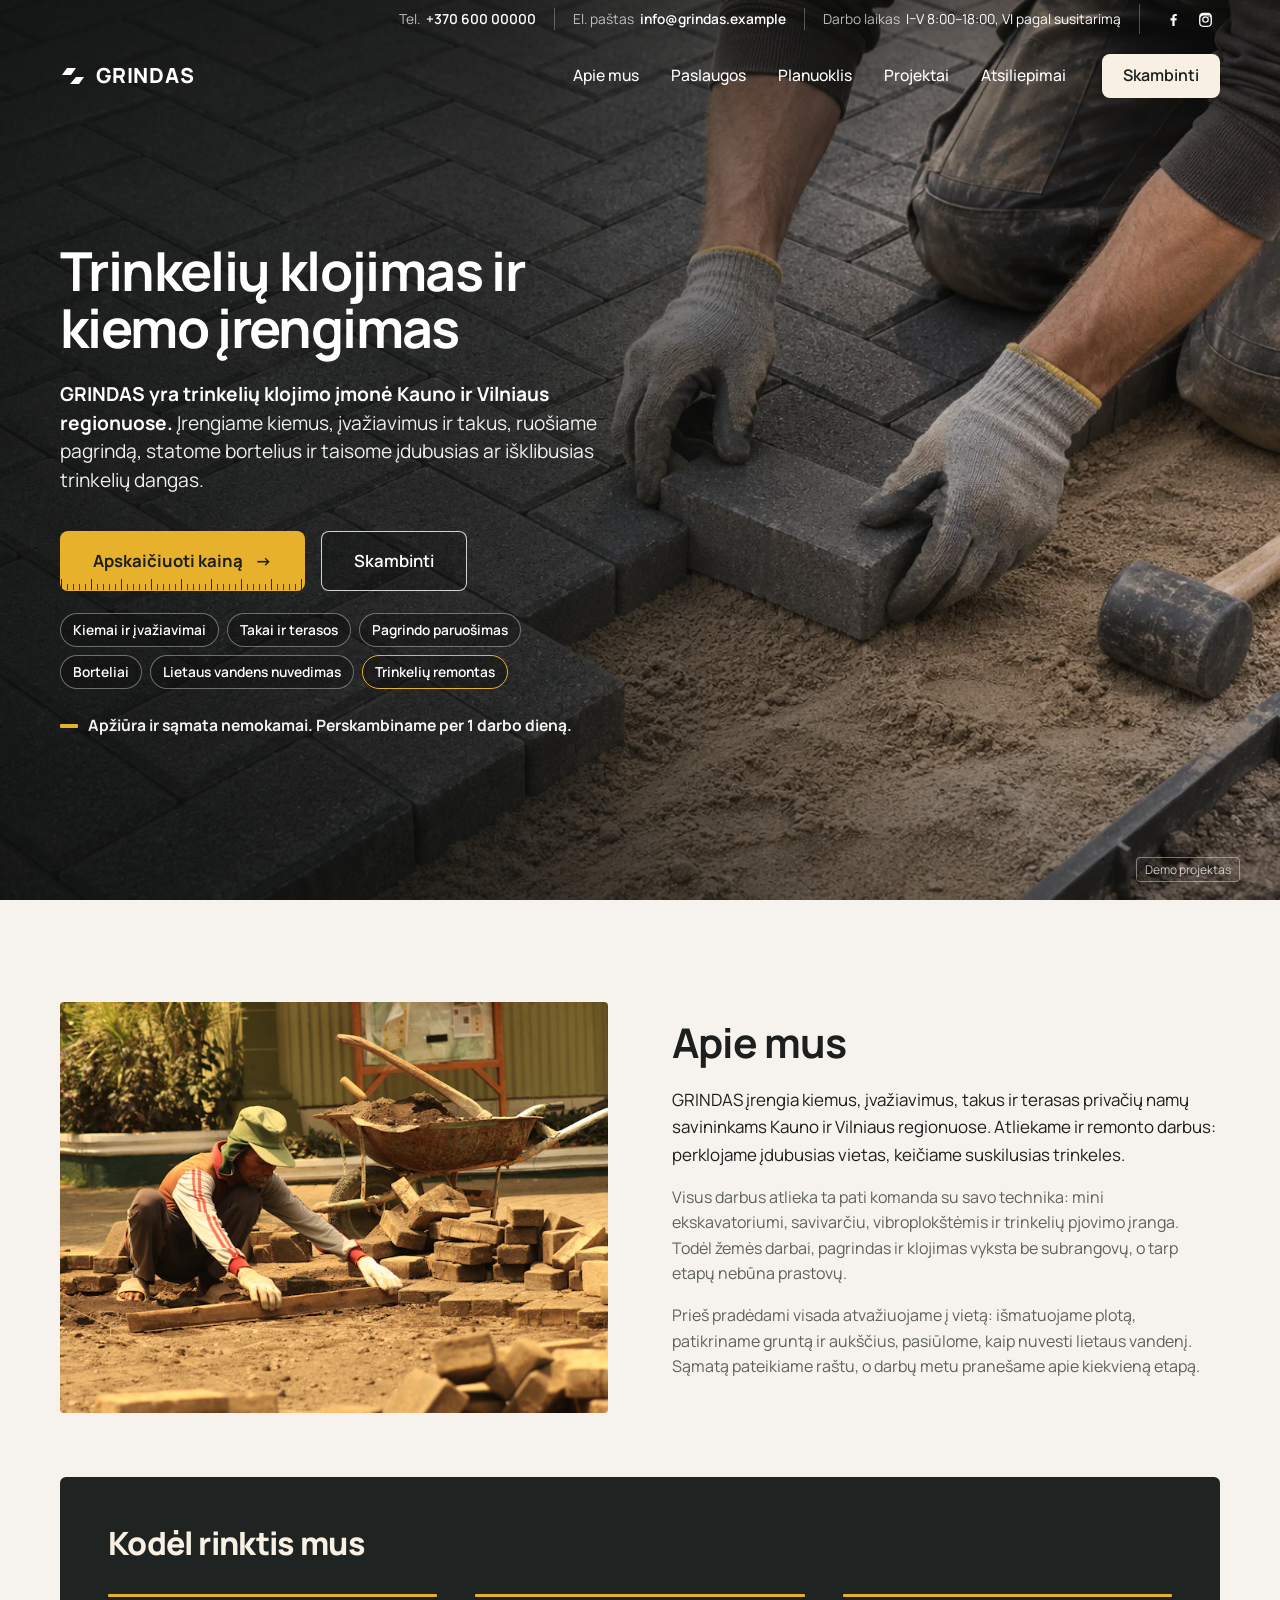
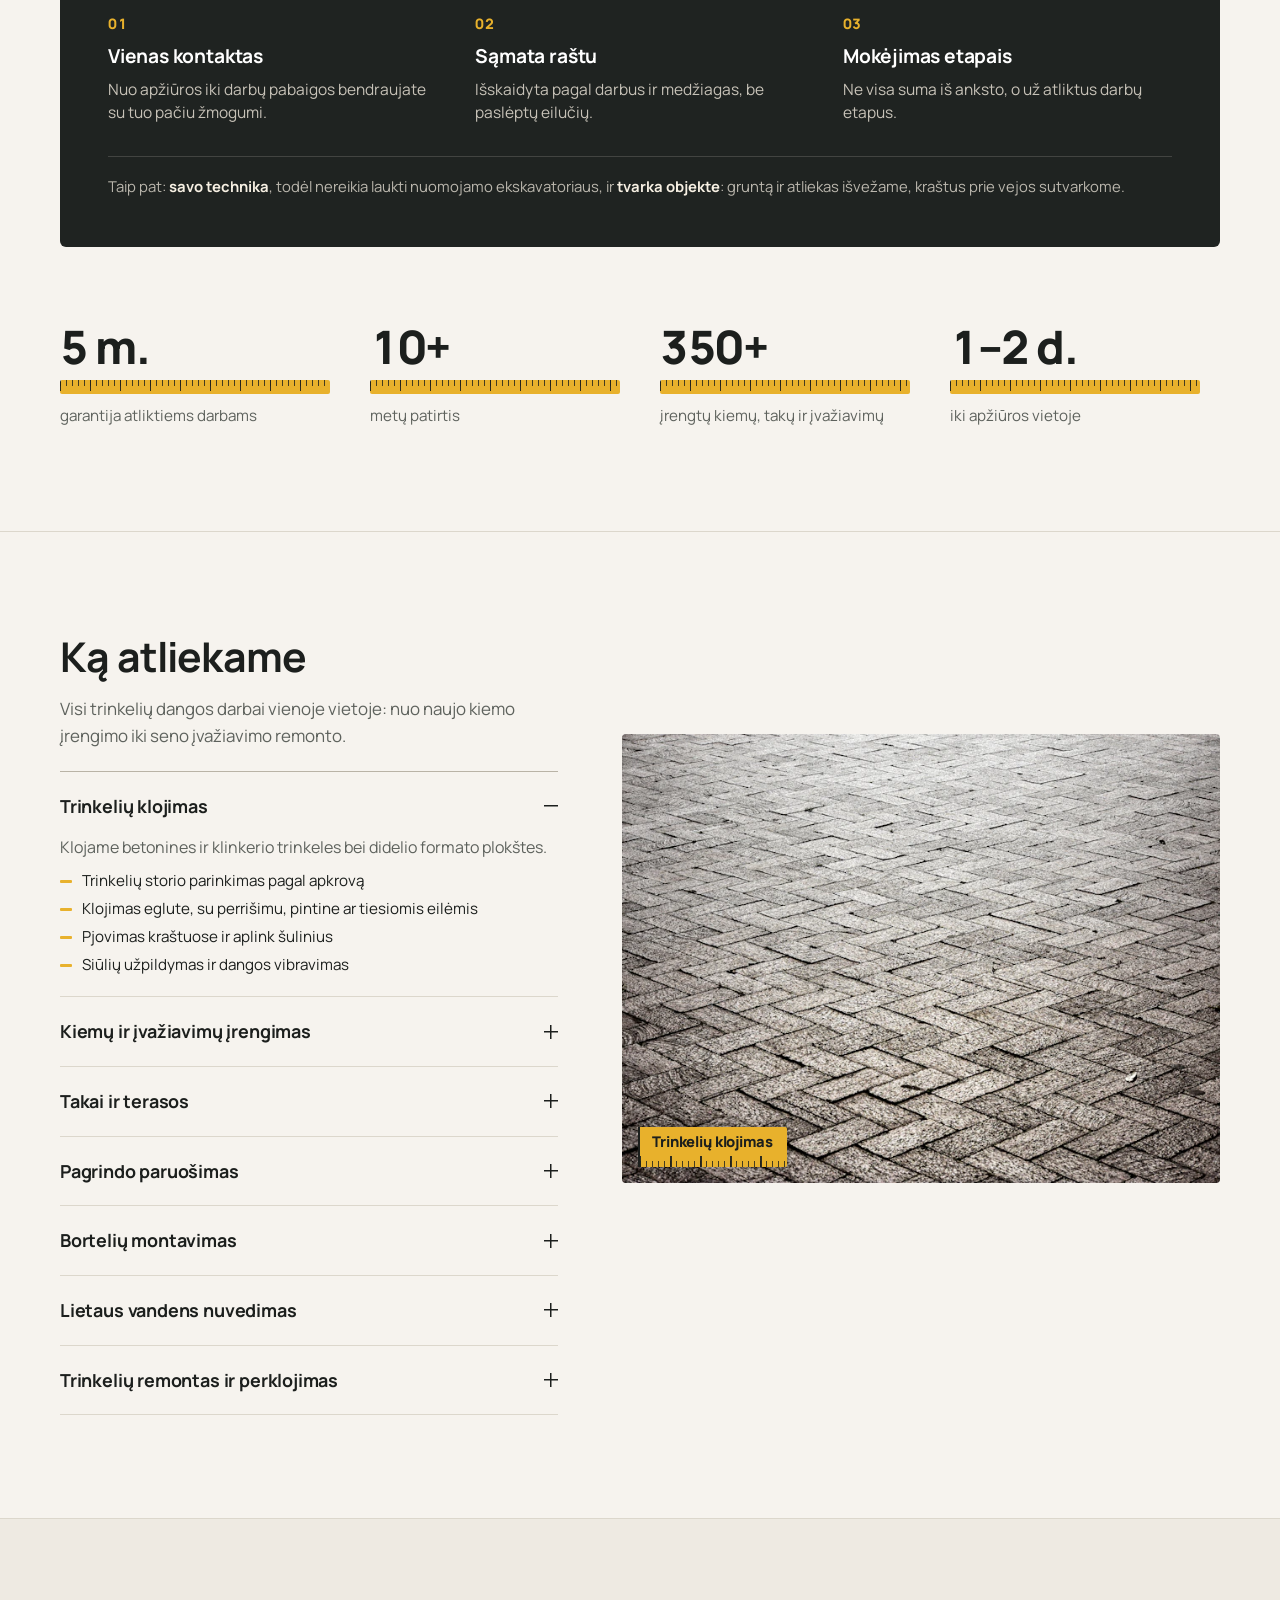
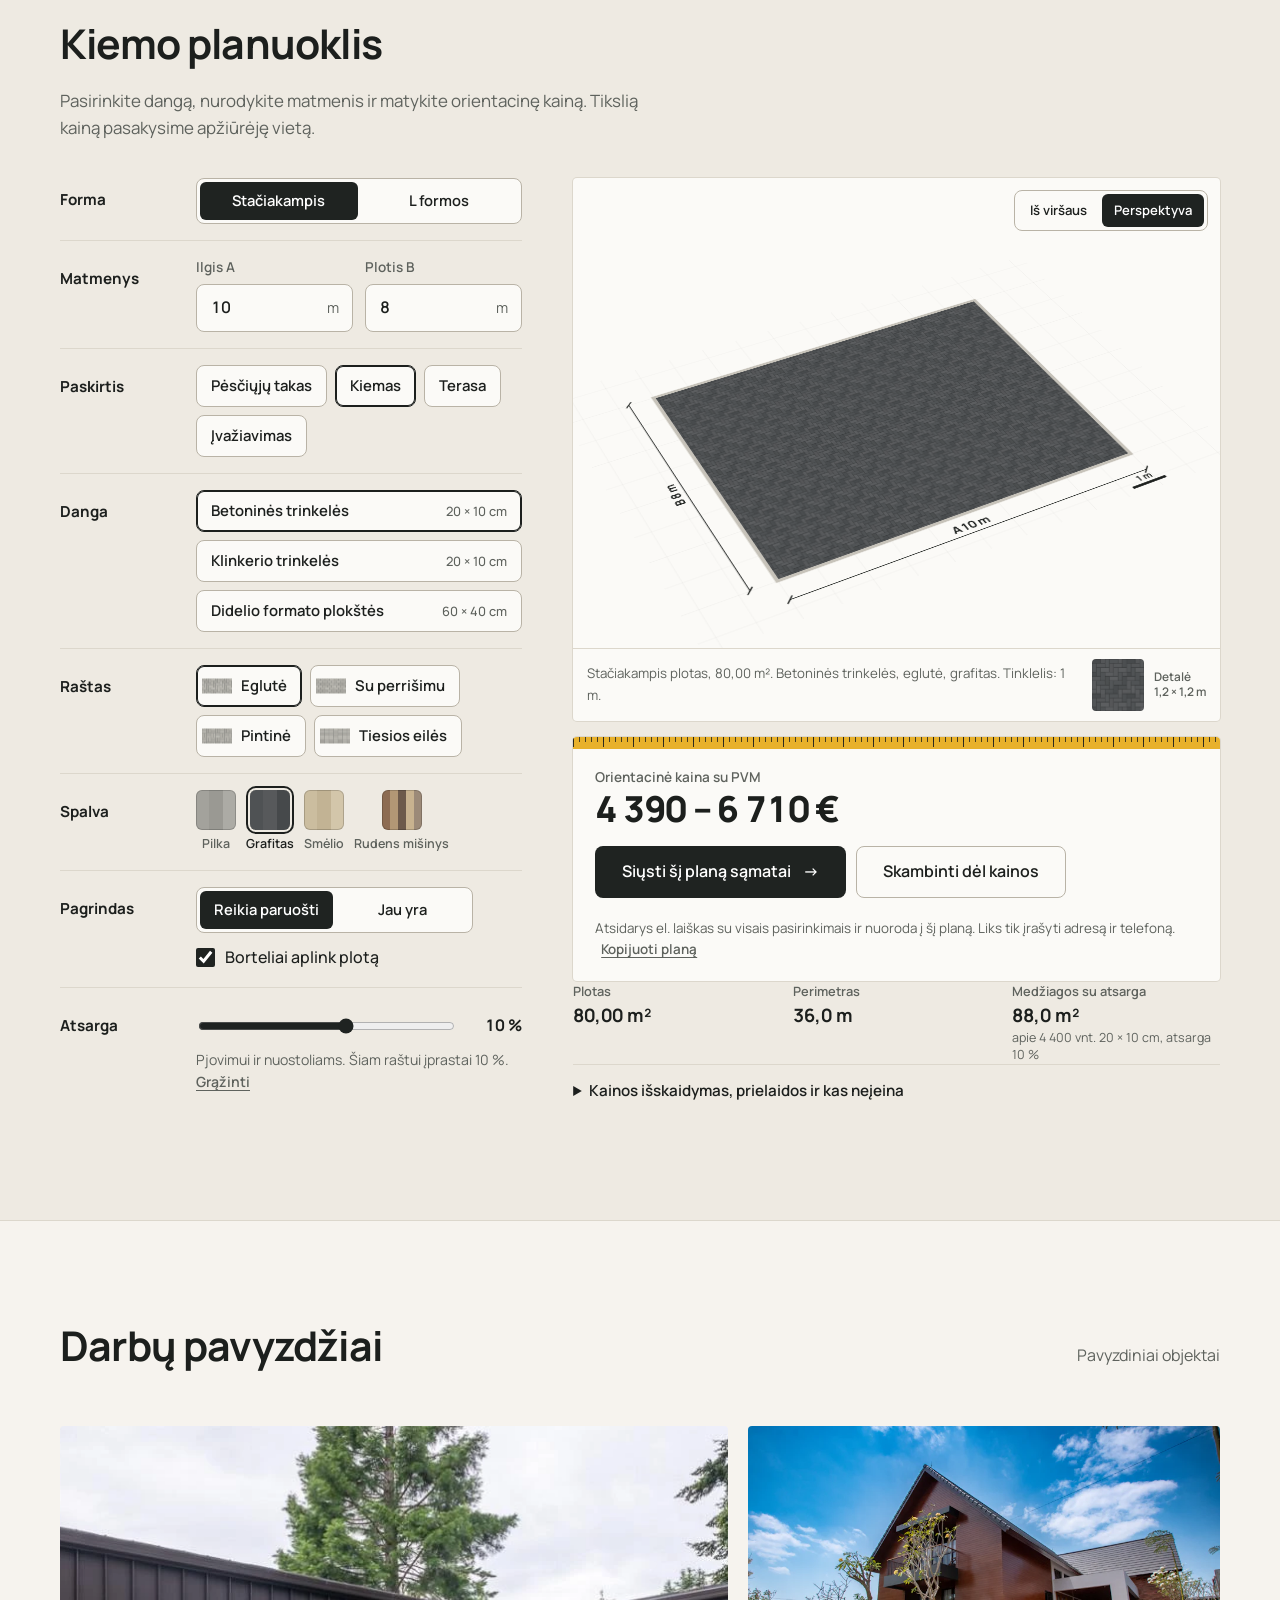
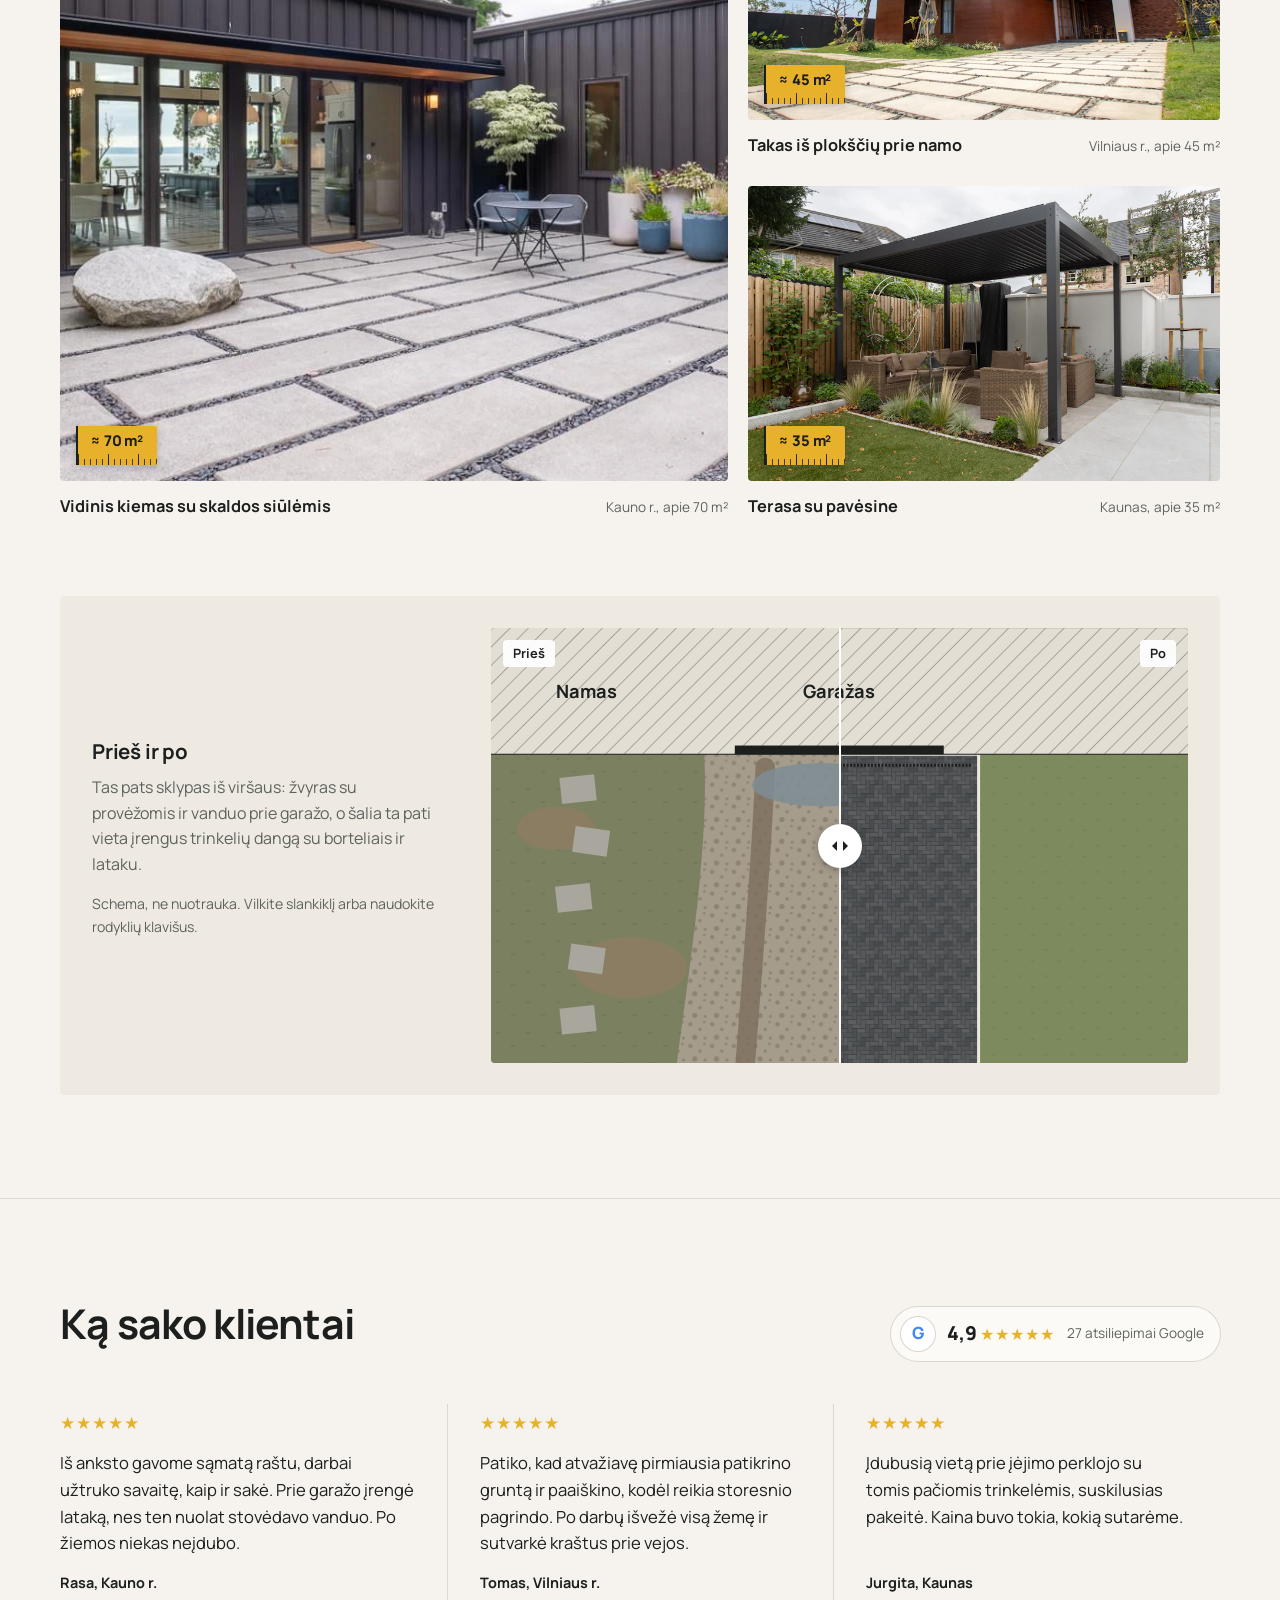
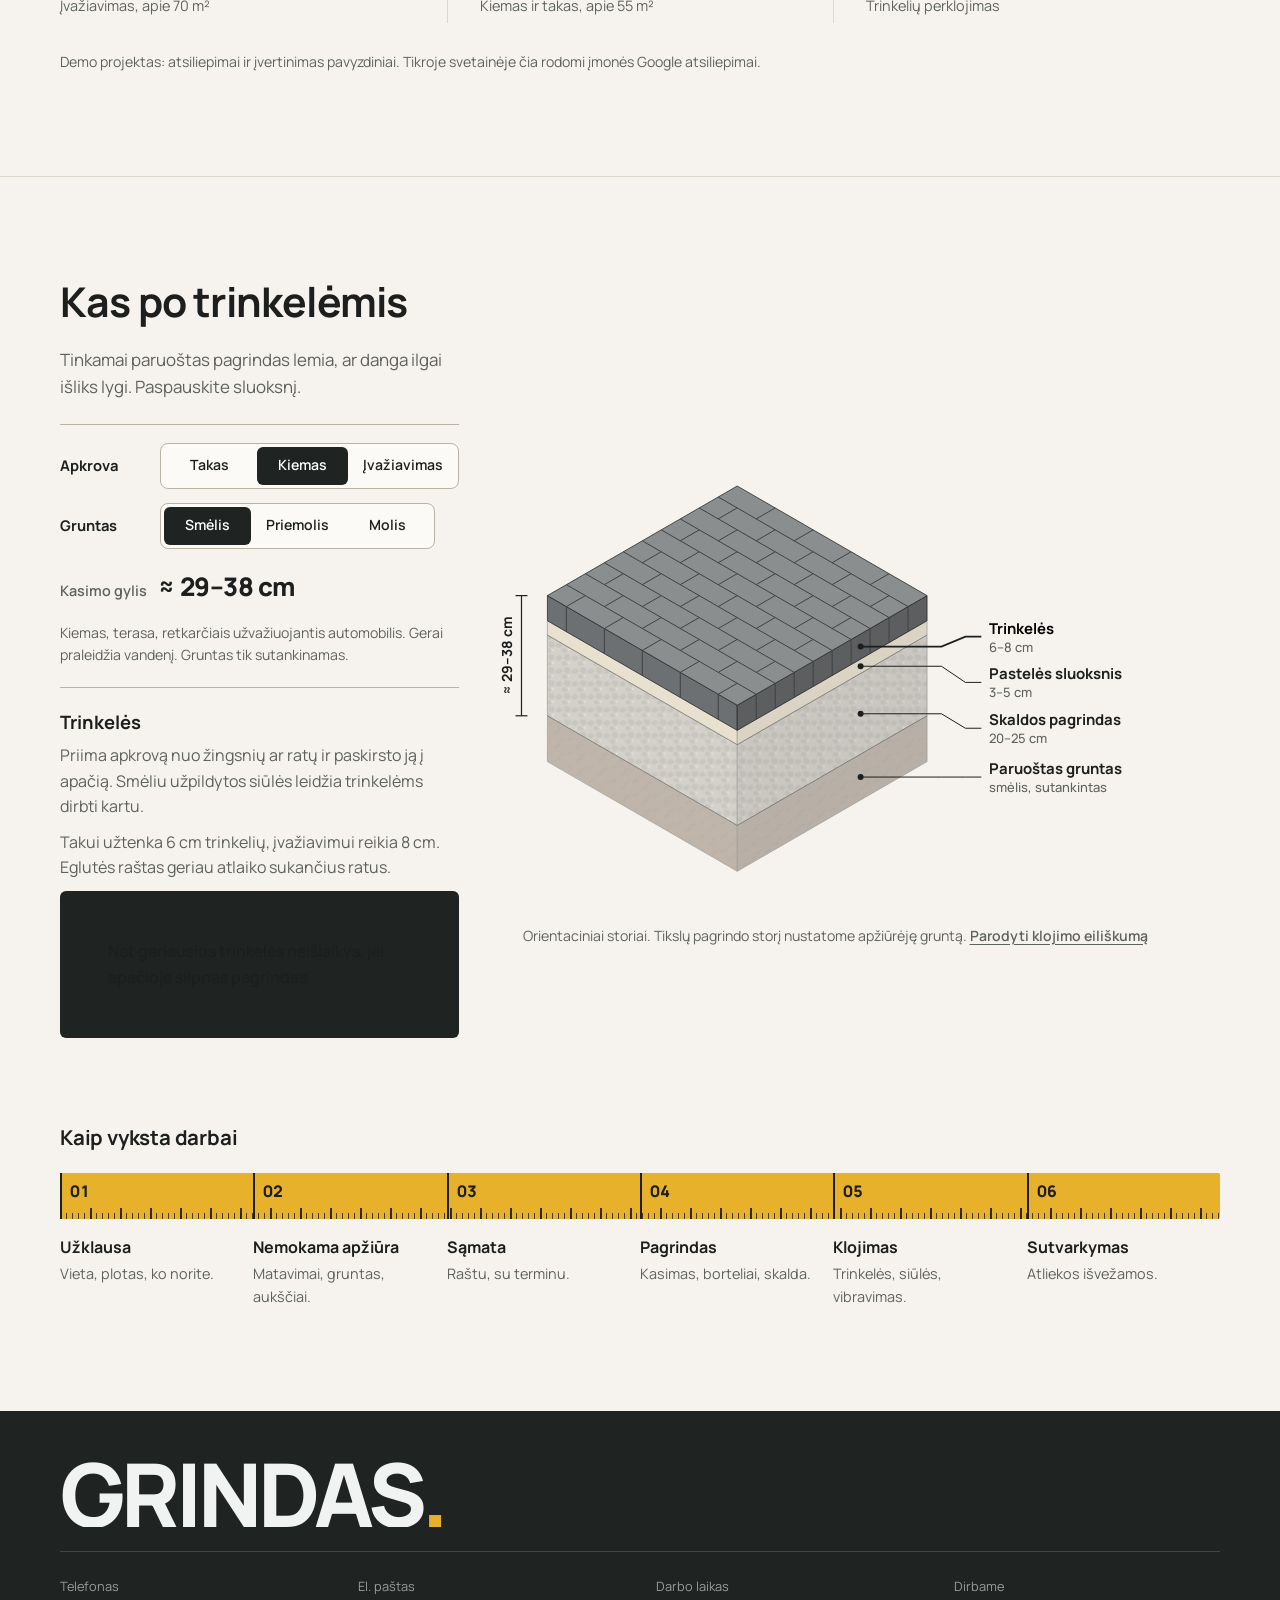
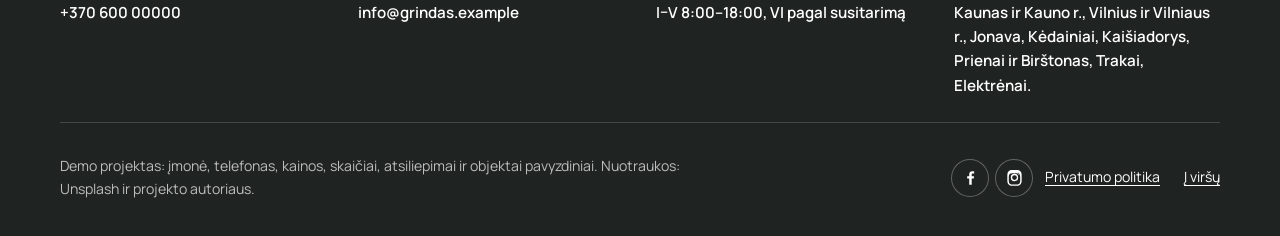
==== index.html @ e2dc3838 "Apie mus po hero, Kodėl rinktis mus blokas, telefone paslaugų nuotrauka neuždengia teksto Co-Authore" ====
<!doctype html>
<html lang="lt">
<head>
  <meta charset="utf-8">
  <meta name="viewport" content="width=device-width, initial-scale=1">
  <title>GRINDAS — trinkelių klojimas ir kiemo įrengimas</title>
  <meta name="description" content="Trinkelių klojimas, pagrindo paruošimas, bortelių montavimas ir kiemo įrengimas Kauno ir Vilniaus regionuose. Apskaičiuokite orientacinę kainą internetu.">
  <meta name="theme-color" content="#1C1F1D">
  <meta property="og:type" content="website">
  <meta property="og:locale" content="lt_LT">
  <meta property="og:title" content="GRINDAS — trinkelių klojimas ir kiemo įrengimas">
  <meta property="og:description" content="Pagrindo paruošimas, trinkelių klojimas, borteliai. Kiemo planuoklis su orientacine kaina.">
  <link rel="icon" href="assets/img/favicon.svg" type="image/svg+xml">
  <link rel="preconnect" href="https://fonts.googleapis.com">
  <link rel="preconnect" href="https://fonts.gstatic.com" crossorigin>
  <link rel="preload" as="style" href="https://fonts.googleapis.com/css2?family=Manrope:wght@400;500;600;700;800&display=swap" onload="this.onload=null;this.rel='stylesheet'">
  <noscript><link rel="stylesheet" href="https://fonts.googleapis.com/css2?family=Manrope:wght@400;500;600;700;800&display=swap"></noscript>
  <link rel="preload" as="image" href="assets/img/photos/trinkeliu-klojimas.webp" imagesrcset="assets/img/photos/trinkeliu-klojimas-900.webp 900w, assets/img/photos/trinkeliu-klojimas.webp 1672w" imagesizes="100vw" fetchpriority="high">
  <link rel="stylesheet" href="assets/css/styles.css?v=20261122-4">
  <script>
    if ("IntersectionObserver" in window && !(window.matchMedia && matchMedia("(prefers-reduced-motion: reduce)").matches)) {
      document.documentElement.classList.add("hero-anim");
    }
  </script>
</head>
<body>
  <a class="skip" href="#turinys">Pereiti prie turinio</a>

  <header class="site-header" id="virsus">
    <div class="topbar">
      <div class="wrap topbar-inner">
        <span class="tb-item"><span class="tb-label">Tel.</span> <a href="#" data-biz="phone">—</a></span>
        <span class="tb-item tb-email"><span class="tb-label">El. paštas</span> <a href="#" data-biz="email">—</a></span>
        <span class="tb-item tb-hours"><span class="tb-label">Darbo laikas</span> <span data-biz="hours">—</span></span>
        <span class="tb-item tb-social" data-social></span>
      </div>
    </div>
    <div class="wrap header-inner">
      <a class="brand" href="#virsus" aria-label="GRINDAS — į puslapio pradžią">
        <svg class="brand-mark" viewBox="0 0 26 16" aria-hidden="true"><path d="M7 0h9l-5 7H2zM16 9h8l-5 7h-9z"/></svg>
        <span>GRINDAS</span>
      </a>
      <button class="nav-toggle" type="button" aria-expanded="false" aria-controls="nav">
        <span class="nav-toggle-bars" aria-hidden="true"></span>
        <span class="nav-toggle-text">Meniu</span>
      </button>
      <nav id="nav" class="nav" aria-label="Pagrindinė navigacija">
        <ul>
          <li><a href="#apie">Apie mus</a></li>
          <li><a href="#paslaugos">Paslaugos</a></li>
          <li><a href="#planuoklis">Planuoklis</a></li>
          <li><a href="#projektai">Projektai</a></li>
          <li><a href="#atsiliepimai">Atsiliepimai</a></li>
        </ul>
        <a class="btn btn-cream nav-cta" href="#kontaktai" data-tel>Skambinti</a>
      </nav>
    </div>
  </header>

  <main id="turinys">

    <!-- 01 HERO -->
    <section class="hero" aria-labelledby="hero-title">
      <figure class="hero-photo" id="heroPhoto">
        <img src="assets/img/photos/trinkeliu-klojimas.webp"
             srcset="assets/img/photos/trinkeliu-klojimas-900.webp 900w, assets/img/photos/trinkeliu-klojimas.webp 1672w"
             sizes="100vw" width="1672" height="941" fetchpriority="high" decoding="async"
             alt="Meistras kloja trinkelę eglute ant išlyginto smėlio pagrindo">
      </figure>
      <div class="hero-shade" aria-hidden="true"></div>
      <div class="wrap hero-inner">
        <h1 id="hero-title" class="hero-title">Trinkelių klojimas ir kiemo įrengimas</h1>
        <p class="hero-lead"><strong>GRINDAS yra trinkelių klojimo įmonė Kauno ir Vilniaus regionuose.</strong> Įrengiame kiemus, įvažiavimus ir takus, ruošiame pagrindą, statome bortelius ir taisome įdubusias ar išklibusias trinkelių dangas.</p>
        <div class="hero-actions">
          <a class="btn btn-tape" href="#planuoklis">Apskaičiuoti kainą <span class="arrow" aria-hidden="true">→</span></a>
          <a class="btn btn-ghost" href="#kontaktai" data-tel>Skambinti</a>
        </div>
        <nav class="hero-services" aria-label="Paslaugos">
          <a href="#p-kiemai" data-open-service="p-kiemai">Kiemai ir įvažiavimai</a>
          <a href="#p-takai" data-open-service="p-takai">Takai ir terasos</a>
          <a href="#p-pagrindas" data-open-service="p-pagrindas">Pagrindo paruošimas</a>
          <a href="#p-borteliai" data-open-service="p-borteliai">Borteliai</a>
          <a href="#p-vanduo" data-open-service="p-vanduo">Lietaus vandens nuvedimas</a>
          <a href="#p-remontas" data-open-service="p-remontas">Trinkelių remontas</a>
        </nav>
        <ul class="hero-notes" role="list">
          <li data-promise></li>
        </ul>
      </div>
      <p class="demo-tag">Demo projektas</p>
    </section>

    <!-- APIE -->
    <section class="section about" id="apie" aria-labelledby="about-title">
      <div class="wrap about-grid">
        <figure class="about-photo">
          <img src="assets/img/photos/klojimas-darbas-800.webp"
               srcset="assets/img/photos/klojimas-darbas-800.webp 800w, assets/img/photos/klojimas-darbas.webp 1600w"
               sizes="(max-width: 900px) 100vw, 46vw" width="1600" height="1067" loading="lazy" decoding="async"
               alt="Darbininkas kloja trinkeles ant paruošto pagrindo, šalia karutis su trinkelėmis">
        </figure>
        <div class="about-text">
          <h2 id="about-title" class="h2">Apie mus</h2>
          <p class="lede">GRINDAS įrengia kiemus, įvažiavimus, takus ir terasas privačių namų savininkams Kauno ir Vilniaus regionuose. Atliekame ir remonto darbus: perklojame įdubusias vietas, keičiame suskilusias trinkeles.</p>
          <p>Visus darbus atlieka ta pati komanda su savo technika: mini ekskavatoriumi, savivarčiu, vibroplokštėmis ir trinkelių pjovimo įranga. Todėl žemės darbai, pagrindas ir klojimas vyksta be subrangovų, o tarp etapų nebūna prastovų.</p>
          <p>Prieš pradėdami visada atvažiuojame į vietą: išmatuojame plotą, patikriname gruntą ir aukščius, pasiūlome, kaip nuvesti lietaus vandenį. Sąmatą pateikiame raštu, o darbų metu pranešame apie kiekvieną etapą.</p>
        </div>
      </div>

      <div class="wrap">
        <div class="why">
          <h3 id="why-title" class="why-title">Kodėl rinktis mus</h3>
          <ol class="why-list" role="list">
            <li><span class="why-n" aria-hidden="true">01</span><h4>Vienas kontaktas</h4><p>Nuo apžiūros iki darbų pabaigos bendraujate su tuo pačiu žmogumi.</p></li>
            <li><span class="why-n" aria-hidden="true">02</span><h4>Sąmata raštu</h4><p>Išskaidyta pagal darbus ir medžiagas, be paslėptų eilučių.</p></li>
            <li><span class="why-n" aria-hidden="true">03</span><h4>Mokėjimas etapais</h4><p>Ne visa suma iš anksto, o už atliktus darbų etapus.</p></li>
          </ol>
          <p class="why-more">Taip pat: <strong>savo technika</strong>, todėl nereikia laukti nuomojamo ekskavatoriaus, ir <strong>tvarka objekte</strong>: gruntą ir atliekas išvežame, kraštus prie vejos sutvarkome.</p>
        </div>
      </div>

      <div class="wrap">
        <ul class="stats" id="trustStats" role="list"></ul>
      </div>
    </section>

    <!-- 02 PASLAUGOS -->
    <section class="section services" id="paslaugos" aria-labelledby="services-title">
      <div class="wrap services-grid">
        <div class="services-list">
          <h2 id="services-title" class="h2">Ką atliekame</h2>
          <p class="lede services-lede">Visi trinkelių dangos darbai vienoje vietoje: nuo naujo kiemo įrengimo iki seno įvažiavimo remonto.</p>
          <ul class="acc" id="serviceAcc" role="list">
            <li class="acc-item is-open" id="p-klojimas" data-photo="egle-detale" data-alt="Trinkelės, išklotos eglute, iš arti">
              <h3><button type="button" class="acc-btn" aria-expanded="true" aria-controls="acc-1" id="accb-1">Trinkelių klojimas</button></h3>
              <div class="acc-panel" id="acc-1" role="region" aria-labelledby="accb-1">
                <p>Klojame betonines ir klinkerio trinkeles bei didelio formato plokštes.</p>
                <ul class="acc-list">
                  <li>Trinkelių storio parinkimas pagal apkrovą</li>
                  <li>Klojimas eglute, su perrišimu, pintine ar tiesiomis eilėmis</li>
                  <li>Pjovimas kraštuose ir aplink šulinius</li>
                  <li>Siūlių užpildymas ir dangos vibravimas</li>
                </ul>
              </div>
            </li>
            <li class="acc-item" id="p-kiemai" data-photo="kiemas-aikstele" data-alt="Trinkelėmis išklota aikštelė kieme">
              <h3><button type="button" class="acc-btn" aria-expanded="false" aria-controls="acc-2" id="accb-2">Kiemų ir įvažiavimų įrengimas</button></h3>
              <div class="acc-panel" id="acc-2" role="region" aria-labelledby="accb-2" hidden>
                <p>Naujas kiemas ar įvažiavimas nuo nulio arba žvyro pakeitimas trinkelėmis.</p>
                <ul class="acc-list">
                  <li>Vietos automobiliams ir posūkių planavimas</li>
                  <li>Nuolydžiai nuo namo ir garažo</li>
                  <li>Storesnės trinkelės ir tvirtesnis pagrindas įvažiavimui</li>
                  <li>Sujungimas su gatve, vartais ir laiptais</li>
                </ul>
              </div>
            </li>
            <li class="acc-item" id="p-takai" data-photo="takas-sodas" data-alt="Trinkelių takas per sodą">
              <h3><button type="button" class="acc-btn" aria-expanded="false" aria-controls="acc-3" id="accb-3">Takai ir terasos</button></h3>
              <div class="acc-panel" id="acc-3" role="region" aria-labelledby="accb-3" hidden>
                <p>Takai nuo vartų iki durų, aplink namą ar į sodą ir terasos prie namo.</p>
                <ul class="acc-list">
                  <li>Patogaus pločio parinkimas</li>
                  <li>Vejos borteliai, kad žolė neužaugtų ant tako</li>
                  <li>Laipteliai ir aukščių perėjimai</li>
                  <li>Terasos iš plokščių su nuolydžiu nuo sienos</li>
                </ul>
              </div>
            </li>
            <li class="acc-item" id="p-pagrindas" data-photo="ivaziavimas-pries" data-alt="Žvyruotas privažiavimas su provėžomis prieš darbus">
              <h3><button type="button" class="acc-btn" aria-expanded="false" aria-controls="acc-4" id="accb-4">Pagrindo paruošimas</button></h3>
              <div class="acc-panel" id="acc-4" role="region" aria-labelledby="accb-4" hidden>
                <p>Nuo pagrindo priklauso, ar danga po kelių žiemų neįdubs.</p>
                <ul class="acc-list">
                  <li>Augalinio sluoksnio nukasimas ir grunto išvežimas</li>
                  <li>Geotekstilė molingame grunte</li>
                  <li>Skaldos pagrindas, tankinamas sluoksniais</li>
                  <li>Aukščių ir nuolydžių formavimas</li>
                </ul>
              </div>
            </li>
            <li class="acc-item" id="p-borteliai" data-photo="takas-borteliai" data-alt="Lenktas trinkelių takas su borteliais tarp krūmų">
              <h3><button type="button" class="acc-btn" aria-expanded="false" aria-controls="acc-5" id="accb-5">Bortelių montavimas</button></h3>
              <div class="acc-panel" id="acc-5" role="region" aria-labelledby="accb-5" hidden>
                <p>Bortelis laiko dangos kraštą, kad trinkelės neišsiskirstytų.</p>
                <ul class="acc-list">
                  <li>Kelio ir šaligatvio borteliai ant betono pado</li>
                  <li>Vejos ir plastikiniai borteliai</li>
                  <li>Pakelti borteliai prie gatvės ir įvažiavimo</li>
                  <li>Senų, išvirtusių bortelių perstatymas</li>
                </ul>
              </div>
            </li>
            <li class="acc-item" id="p-vanduo" data-photo="terasa-plokstes" data-alt="Plokščių terasa palei namą su lietaus vandens grotelėmis">
              <h3><button type="button" class="acc-btn" aria-expanded="false" aria-controls="acc-6" id="accb-6">Lietaus vandens nuvedimas</button></h3>
              <div class="acc-panel" id="acc-6" role="region" aria-labelledby="accb-6" hidden>
                <p>Kad vanduo nebėgtų į garažą, rūsį ar prie pamatų.</p>
                <ul class="acc-list">
                  <li>Nuolydžiai nuo pastato</li>
                  <li>Linijiniai latakai prie garažo vartų ir įvažiavimo</li>
                  <li>Lietaus šulinėliai ir vamzdynai</li>
                  <li>Prijungimas prie drenažo ar esamos sistemos</li>
                </ul>
              </div>
            </li>
            <li class="acc-item" id="p-remontas" data-photo="klojimas-eiga" data-alt="Perklojamos trinkelės, šalia sukrauti blokeliai">
              <h3><button type="button" class="acc-btn" aria-expanded="false" aria-controls="acc-7" id="accb-7">Trinkelių remontas ir perklojimas</button></h3>
              <div class="acc-panel" id="acc-7" role="region" aria-labelledby="accb-7" hidden>
                <p>Taisome esamas trinkelių dangas, net jei jas klojo kiti.</p>
                <ul class="acc-list">
                  <li>Įdubusių vietų ir provėžų išlyginimas</li>
                  <li>Iškilusių ir išklibusių trinkelių perklojimas</li>
                  <li>Suskilusių trinkelių keitimas naujomis</li>
                  <li>Dangos atstatymas po vandentiekio, kanalizacijos ar kabelių darbų</li>
                  <li>Išplautų siūlių užpildymas ir žolės pašalinimas</li>
                </ul>
              </div>
            </li>
          </ul>
        </div>
        <figure class="services-photo" aria-live="polite">
          <img id="servicePhoto" src="assets/img/photos/egle-detale-800.webp"
               width="800" height="533" decoding="async"
               alt="Trinkelės, išklotos eglute, iš arti">
          <span class="tape-tag" id="servicePhotoTag" aria-hidden="true">Trinkelių klojimas</span>
        </figure>
      </div>
    </section>

    <!-- 03 PLANUOKLIS -->
    <section class="section planner" id="planuoklis" aria-labelledby="planner-title">
      <div class="wrap">
        <header class="section-head">
          <h2 id="planner-title" class="h2">Kiemo planuoklis</h2>
          <p class="lede">Pasirinkite dangą, nurodykite matmenis ir matykite orientacinę kainą. Tikslią kainą pasakysime apžiūrėję vietą.</p>
        </header>

        <div class="planner-grid">
          <form class="planner-form" id="plannerForm" novalidate aria-label="Kiemo parametrai">

            <div class="pf-row">
              <span class="pf-label" id="lbl-shape">Forma</span>
              <div class="seg" role="radiogroup" aria-labelledby="lbl-shape">
                <label><input type="radio" name="shape" value="rect" checked><span>Stačiakampis</span></label>
                <label><input type="radio" name="shape" value="l"><span>L formos</span></label>
              </div>
            </div>

            <div class="pf-row">
              <span class="pf-label">Matmenys</span>
              <div class="dims">
                <label class="field">
                  <span class="field-label">Ilgis A</span>
                  <span class="unit-wrap"><input type="text" inputmode="decimal" name="a" value="10" autocomplete="off" aria-describedby="err-a"><span class="unit">m</span></span>
                  <span class="field-err" id="err-a" aria-live="polite"></span>
                </label>
                <label class="field">
                  <span class="field-label">Plotis B</span>
                  <span class="unit-wrap"><input type="text" inputmode="decimal" name="b" value="8" autocomplete="off" aria-describedby="err-b"><span class="unit">m</span></span>
                  <span class="field-err" id="err-b" aria-live="polite"></span>
                </label>
                <label class="field l-only">
                  <span class="field-label">Išpjova a</span>
                  <span class="unit-wrap"><input type="text" inputmode="decimal" name="ca" value="4" autocomplete="off" aria-describedby="err-ca"><span class="unit">m</span></span>
                  <span class="field-err" id="err-ca" aria-live="polite"></span>
                </label>
                <label class="field l-only">
                  <span class="field-label">Išpjova b</span>
                  <span class="unit-wrap"><input type="text" inputmode="decimal" name="cb" value="3" autocomplete="off" aria-describedby="err-cb"><span class="unit">m</span></span>
                  <span class="field-err" id="err-cb" aria-live="polite"></span>
                </label>
              </div>
            </div>
            <p class="hint l-only">Iš stačiakampio A × B atimamas kampas a × b, pvz., ten, kur stovi namas.</p>

            <div class="pf-row">
              <span class="pf-label" id="lbl-use">Paskirtis</span>
              <div class="chips" id="useChips" role="radiogroup" aria-labelledby="lbl-use"></div>
            </div>

            <div class="pf-row">
              <span class="pf-label" id="lbl-mat">Danga</span>
              <div>
                <div class="chips chips-stack" id="materialChips" role="radiogroup" aria-labelledby="lbl-mat"></div>
                <p class="hint warn" id="materialWarn" hidden></p>
              </div>
            </div>

            <div class="pf-row">
              <span class="pf-label" id="lbl-pat">Raštas</span>
              <div class="chips" id="patternChips" role="radiogroup" aria-labelledby="lbl-pat"></div>
            </div>

            <div class="pf-row">
              <span class="pf-label" id="lbl-col">Spalva</span>
              <div class="swatches" id="colorChips" role="radiogroup" aria-labelledby="lbl-col"></div>
            </div>

            <div class="pf-row">
              <span class="pf-label" id="lbl-prep">Pagrindas</span>
              <div>
                <div class="seg" role="radiogroup" aria-labelledby="lbl-prep">
                  <label><input type="radio" name="prep" value="yes" checked><span>Reikia paruošti</span></label>
                  <label><input type="radio" name="prep" value="no"><span>Jau yra</span></label>
                </div>
                <label class="check"><input type="checkbox" name="curbs" checked><span>Borteliai aplink plotą</span></label>
              </div>
            </div>

            <div class="pf-row">
              <span class="pf-label" id="lbl-waste">Atsarga</span>
              <div>
                <div class="range-row">
                  <input type="range" name="waste" min="3" max="15" step="1" value="10" aria-labelledby="lbl-waste" aria-describedby="wasteHint">
                  <output name="wasteOut" for="waste">10 %</output>
                </div>
                <p class="hint" id="wasteHint">Pjovimui ir nuostoliams. Šiam raštui įprastai <span id="wasteSuggest">10</span> %. <button type="button" class="link-btn" id="wasteReset">Grąžinti</button></p>
              </div>
            </div>
          </form>

          <div class="planner-view">
            <figure class="pv-figure is-iso">
              <div class="pv-toolbar">
                <div class="pv-views" role="group" aria-label="Plano vaizdas">
                  <button type="button" class="pv-view" data-view="top" aria-pressed="false">Iš viršaus</button>
                  <button type="button" class="pv-view" data-view="iso" aria-pressed="true">Perspektyva</button>
                </div>
              </div>
              <div class="pv-stage">
                <svg id="plannerSvg" role="img" aria-labelledby="plannerSvgDesc" preserveAspectRatio="xMidYMid meet"></svg>
              </div>
              <div class="pv-foot">
                <figcaption id="plannerSvgDesc" class="pv-caption" aria-live="polite"></figcaption>
                <div class="pv-detail" aria-hidden="true">
                  <svg viewBox="0 0 1.2 1.2"><rect id="pvDetailRect" width="1.2" height="1.2"/></svg>
                  <span>Detalė<br>1,2 × 1,2 m</span>
                </div>
              </div>
            </figure>

            <p class="plan-shared" id="planShared" role="status" hidden>Atidarytas planas iš nuorodos: rodomi tie patys matmenys ir pasirinkimai, kuriuos matė klientas.</p>
            <div class="pv-results" aria-live="polite">
              <div class="price-box">
                <div>
                  <span class="price-label">Orientacinė kaina su PVM</span>
                  <span class="price-big" id="priceBig">—</span>
                </div>
                <div class="price-actions">
                  <button type="button" class="btn btn-dark" id="sendPlan">Siųsti šį planą sąmatai <span class="arrow" aria-hidden="true">→</span></button>
                  <a class="btn btn-line-dark" href="#kontaktai" data-tel>Skambinti dėl kainos</a>
                </div>
                <p class="send-note">
                  Atsidarys el. laiškas su visais pasirinkimais ir nuoroda į šį planą. Liks tik įrašyti adresą ir telefoną.
                  <button type="button" class="link-btn" id="copyPlan">Kopijuoti planą</button>
                  <span class="copy-status" id="copyStatus" role="status"></span>
                </p>
              </div>
              <div class="pv-key">
                <div class="pv-metric"><span class="pvm-label">Plotas</span><span class="pvm-value" id="rArea">—</span></div>
                <div class="pv-metric"><span class="pvm-label">Perimetras</span><span class="pvm-value" id="rPerim">—</span></div>
                <div class="pv-metric"><span class="pvm-label">Medžiagos su atsarga</span><span class="pvm-value" id="rQty">—</span><span class="pvm-sub" id="rQtySub"></span></div>
              </div>
              <p class="pv-error" id="plannerError" role="alert" hidden></p>
              <p class="hint" id="minOrderNote" hidden></p>

              <details class="breakdown">
                <summary>Kainos išskaidymas, prielaidos ir kas neįeina</summary>
                <table class="estimate" id="estimateTable">
                  <caption class="sr-only">Orientacinė kaina, EUR su PVM</caption>
                  <thead><tr><th scope="col">Darbai ir medžiagos</th><th scope="col">Nuo</th><th scope="col">Iki</th></tr></thead>
                  <tbody id="estimateBody"></tbody>
                  <tfoot><tr><th scope="row">Iš viso</th><td id="tLow">—</td><td id="tHigh">—</td></tr></tfoot>
                </table>
                <div class="assumptions-grid">
                  <div>
                    <h3 class="h4">Neįeina</h3>
                    <ul>
                      <li>Latakai, šulinėliai, drenažas.</li>
                      <li>Senos dangos ardymas ir išvežimas.</li>
                      <li>Atraminės sienelės, laiptai.</li>
                      <li>Vejos atkūrimas.</li>
                    </ul>
                  </div>
                  <div>
                    <h3 class="h4">Svarbu</h3>
                    <p>Tai orientacinis skaičiavimas, ne pasiūlymas. Kaina priklauso nuo grunto, aukščių, privažiavimo ir gamintojo. Pagrindo storį ir dangos tinkamumą nustatome tik apžiūrėję vietą.</p>
                  </div>
                </div>
              </details>
            </div>
          </div>
        </div>
      </div>
    </section>

    <!-- 04 PROJEKTAI -->
    <section class="section works" id="projektai" aria-labelledby="works-title">
      <div class="wrap">
        <header class="section-head section-head-row">
          <h2 id="works-title" class="h2">Darbų pavyzdžiai</h2>
          <p class="muted">Pavyzdiniai objektai</p>
        </header>
        <ul class="projects" id="projects" role="list"></ul>

        <div class="ba">
          <div class="ba-text">
            <h3 class="h3">Prieš ir po</h3>
            <p>Tas pats sklypas iš viršaus: žvyras su provėžomis ir vanduo prie garažo, o šalia ta pati vieta įrengus trinkelių dangą su borteliais ir lataku.</p>
            <p class="hint">Schema, ne nuotrauka. Vilkite slankiklį arba naudokite rodyklių klavišus.</p>
          </div>
          <div class="ba-stage" id="baStage">
            <svg class="ba-img ba-before" id="baBefore" viewBox="0 0 16 10" preserveAspectRatio="xMidYMid slice" role="img" aria-label="Prieš: žvyruotas įvažiavimas su provėžomis ir balomis"></svg>
            <div class="ba-clip" id="baClip">
              <svg class="ba-img ba-after" id="baAfter" viewBox="0 0 16 10" preserveAspectRatio="xMidYMid slice" role="img" aria-label="Po: įvažiavimas iš trinkelių eglute, su borteliais ir lataku"></svg>
            </div>
            <div class="ba-handle" id="baHandle" aria-hidden="true"><span></span></div>
            <span class="ba-tag ba-tag-before">Prieš</span>
            <span class="ba-tag ba-tag-after">Po</span>
            <label class="sr-only" for="baRange">Palyginimo slankiklis</label>
            <input type="range" id="baRange" class="ba-range" min="0" max="100" value="50" step="1">
          </div>
        </div>
      </div>
    </section>

    <!-- ATSILIEPIMAI -->
    <section class="section reviews" id="atsiliepimai" aria-labelledby="reviews-title">
      <div class="wrap">
        <header class="section-head section-head-row">
          <h2 id="reviews-title" class="h2">Ką sako klientai</h2>
          <a class="g-rating" id="gRating" href="#" target="_blank" rel="noopener">
            <span class="g-mark" aria-hidden="true">G</span>
            <span class="g-score"><strong id="gScore">—</strong> <span class="stars" aria-hidden="true">★★★★★</span></span>
            <span class="g-count" id="gCount">—</span>
          </a>
        </header>
        <ul class="review-list" id="reviewList" role="list"></ul>
        <p class="hint" id="reviewsDemo" hidden>Demo projektas: atsiliepimai ir įvertinimas pavyzdiniai. Tikroje svetainėje čia rodomi įmonės Google atsiliepimai.</p>
      </div>
    </section>

    <!-- 05 SLUOKSNIAI + EIGA -->
    <section class="section layers" id="pagrindas" aria-labelledby="base-title">
      <div class="wrap">
        <div class="layers-grid">
          <div class="layers-text">
            <h2 id="base-title" class="h2">Kas po trinkelėmis</h2>
            <p class="lede">Tinkamai paruoštas pagrindas lemia, ar danga ilgai išliks lygi. Paspauskite sluoksnį.</p>
            <div class="xs-controls">
              <div class="xs-control">
                <span class="xs-control-label" id="lbl-load">Apkrova</span>
                <div class="seg" role="radiogroup" aria-labelledby="lbl-load" id="loadSeg"></div>
              </div>
              <div class="xs-control">
                <span class="xs-control-label" id="lbl-soil">Gruntas</span>
                <div class="seg" role="radiogroup" aria-labelledby="lbl-soil" id="soilSeg"></div>
              </div>
              <p class="xs-depth" aria-live="polite"><span>Kasimo gylis</span> <strong id="xsDepth">—</strong></p>
              <p class="hint" id="xsSoilNote"></p>
            </div>
            <div class="xsec-info" id="xsecInfo" aria-live="polite"></div>
          </div>
          <figure class="xsec-figure">
            <svg id="xsecSvg" viewBox="0 0 700 540" role="group" aria-label="Dangos sluoksnių pjūvis"></svg>
            <figcaption class="hint">Orientaciniai storiai. Tikslų pagrindo storį nustatome apžiūrėję gruntą. <button type="button" class="link-btn" id="xsecReplay">Parodyti klojimo eiliškumą</button></figcaption>
          </figure>
        </div>

        <div class="process" id="eiga">
          <h3 class="h3">Kaip vyksta darbai</h3>
          <ol class="steps">
            <li><span class="step-n">01</span><strong>Užklausa</strong><span>Vieta, plotas, ko norite.</span></li>
            <li><span class="step-n">02</span><strong>Nemokama apžiūra</strong><span>Matavimai, gruntas, aukščiai.</span></li>
            <li><span class="step-n">03</span><strong>Sąmata</strong><span>Raštu, su terminu.</span></li>
            <li><span class="step-n">04</span><strong>Pagrindas</strong><span>Kasimas, borteliai, skalda.</span></li>
            <li><span class="step-n">05</span><strong>Klojimas</strong><span>Trinkelės, siūlės, vibravimas.</span></li>
            <li><span class="step-n">06</span><strong>Sutvarkymas</strong><span>Atliekos išvežamos.</span></li>
          </ol>
        </div>
      </div>
    </section>

  </main>

  <footer class="site-footer">
    <div class="wrap">
      <span class="footer-mark" aria-hidden="true">GRINDAS<span>.</span></span>
    </div>
    <div class="wrap">
      <dl class="footer-contacts">
        <div><dt>Telefonas</dt><dd><a href="#" data-biz="phone">—</a></dd></div>
        <div><dt>El. paštas</dt><dd><a href="#" data-biz="email">—</a></dd></div>
        <div><dt>Darbo laikas</dt><dd data-biz="hours">—</dd></div>
        <div><dt>Dirbame</dt><dd id="areaFoot">—</dd></div>
      </dl>
    </div>
    <div class="wrap footer-inner">
      <p>Demo projektas: įmonė, telefonas, kainos, skaičiai, atsiliepimai ir objektai pavyzdiniai. Nuotraukos: Unsplash ir projekto autoriaus.</p>
      <span class="foot-links"><span class="foot-social" data-social></span> <a href="privatumas.html">Privatumo politika</a> <a href="#virsus">Į viršų</a></span>
    </div>
  </footer>

  <a class="call-bar" href="#kontaktai" data-tel aria-label="Skambinti">Skambinti <span data-biz="phoneText"></span></a>

  <script src="assets/js/config.js?v=20261122-4"></script>
  <script src="assets/js/calc.js?v=20261122-4"></script>
  <script src="assets/js/paving.js?v=20261122-4"></script>
  <script src="assets/js/planner.js?v=20261122-4"></script>
  <script src="assets/js/main.js?v=20261122-4"></script>
</body>
</html>
---- assets/css/styles.css ----
/* =========================================================
   GRINDAS — stiliai
   Tamsus nuotraukos hero, šviesus kūnas, ramios linijos.
   ========================================================= */

:root {
  --bg: #F6F3EE;          /* šiltas šviesus fonas */
  --bg-2: #EEEAE2;        /* paryškintas skyrius / kainos laukas */
  --paper: #FBFAF7;       /* laukai, planas */
  --ink: #1C1F1D;         /* tekstas */
  --muted: #5E625D;       /* antrinis tekstas */
  --line: #DCD7CC;        /* linijos */
  --line-strong: #B9B3A6;
  --cream: #F7F0E3;       /* mygtukas ant tamsaus */
  --dark: #1F2321;        /* tamsus mygtukas, poraštė */
  --dim: #8A4B2E;         /* klaidos */
  --tape: #E8B12C;        /* matavimo ruletės geltona: tik tam, kas matuojama ar eina seka */
  --tape-ticks: repeating-linear-gradient(90deg, rgba(28,31,29,.8) 0 1px, transparent 1px 6px) left bottom / 100% 6px no-repeat, repeating-linear-gradient(90deg, rgba(28,31,29,.9) 0 1.5px, transparent 1.5px 30px) left bottom / 100% 11px no-repeat;

  --font: "Manrope", "Helvetica Neue", Arial, sans-serif;
  --ease: cubic-bezier(.2, .7, .2, 1);
  --radius: 8px;
  --wrap: 1240px;
  --gutter: clamp(16px, 4vw, 40px);
  --sec: clamp(64px, 8vw, 112px);
}

*, *::before, *::after { box-sizing: border-box; }
html { -webkit-text-size-adjust: 100%; scroll-padding-top: 76px; }
@media (prefers-reduced-motion: no-preference) { html { scroll-behavior: smooth; } }
body { margin: 0; background: var(--bg); color: var(--ink); font-family: var(--font); font-size: 1rem; line-height: 1.6; }
img, svg { display: block; max-width: 100%; }
img { height: auto; }
figure { margin: 0; }
a { color: inherit; text-underline-offset: .2em; }
button, input, select, textarea { font: inherit; color: inherit; }
:focus-visible { outline: 2px solid var(--ink); outline-offset: 3px; }
.wrap { max-width: var(--wrap); margin: 0 auto; padding: 0 var(--gutter); }
.sr-only { position: absolute; width: 1px; height: 1px; margin: -1px; overflow: hidden; clip: rect(0 0 0 0); white-space: nowrap; border: 0; }
.skip { position: absolute; left: 12px; top: -60px; background: var(--ink); color: var(--bg); padding: 10px 14px; z-index: 100; border-radius: var(--radius); }
.skip:focus { top: 12px; }

/* ---------- Tipografija ---------- */
.h2 { font-weight: 700; font-size: clamp(1.85rem, 3.2vw, 2.6rem); line-height: 1.12; letter-spacing: -.02em; margin: 0 0 .5em; }
.h3 { font-weight: 700; font-size: clamp(1.2rem, 1.6vw, 1.4rem); line-height: 1.25; letter-spacing: -.01em; margin: 0 0 .5em; }
.h4 { font-weight: 700; font-size: 1rem; margin: 0 0 .4em; }
.lede { font-size: 1.06rem; color: var(--muted); max-width: 36em; margin: 0 0 1.4em; }
.muted { color: var(--muted); margin: 0; }
.hint { font-size: .88rem; color: var(--muted); margin: .5em 0 0; }
.hint.warn { color: var(--dim); }
.link-btn { background: none; border: 0; padding: 0; cursor: pointer; font-weight: 600; text-decoration: underline; text-underline-offset: .2em; }

.section { padding: var(--sec) 0; }
.section + .section { border-top: 1px solid var(--line); }
.section-head { margin-bottom: 36px; }
.section-head-row { display: flex; justify-content: space-between; align-items: baseline; gap: 16px; flex-wrap: wrap; }

/* ---------- Mygtukai ---------- */
.btn {
  display: inline-flex; align-items: center; justify-content: center; gap: 12px;
  min-height: 52px; padding: 0 26px; border-radius: var(--radius);
  font-weight: 600; font-size: 1rem; text-decoration: none; cursor: pointer;
  border: 1.5px solid transparent; transition: background-color .18s, color .18s, border-color .18s, transform .18s;
}
.btn .arrow { transition: transform .18s var(--ease); }
.btn:hover .arrow { transform: translateX(3px); }
.btn-cream { background: var(--cream); color: var(--ink); }
.btn-cream:hover { background: #fff; }
.btn-ghost { background: rgba(0,0,0,.18); color: #fff; border-color: rgba(255,255,255,.8); }
.btn-ghost:hover { background: rgba(255,255,255,.12); }
.btn-dark { background: var(--dark); color: #fff; }
.btn-dark:hover { background: #000; }
.btn:disabled { opacity: .45; cursor: not-allowed; }

/* ---------- Antraštė ---------- */
.site-header { position: fixed; top: 0; left: 0; right: 0; z-index: 50; color: #fff; transition: background-color .25s, color .25s, box-shadow .25s; }
.header-inner { display: flex; align-items: center; gap: 24px; min-height: 76px; border-bottom: 1px solid rgba(255,255,255,.35); transition: border-color .25s; }
.site-header.is-solid { background: rgba(246, 243, 238, .96); color: var(--ink); box-shadow: 0 1px 0 var(--line); }
.site-header.is-solid .header-inner { border-color: transparent; }
@supports (backdrop-filter: blur(1px)) { .site-header.is-solid { background: rgba(246, 243, 238, .86); backdrop-filter: blur(12px); } }
.brand { display: inline-flex; align-items: center; gap: 10px; text-decoration: none; font-weight: 800; font-size: 1.3rem; letter-spacing: .04em; }
.brand-mark { width: 26px; height: 16px; fill: currentColor; }
.nav { display: flex; align-items: center; gap: 36px; margin-left: auto; }
.nav ul { display: flex; gap: 32px; list-style: none; margin: 0; padding: 0; }
.nav ul a { text-decoration: none; font-weight: 500; font-size: .98rem; padding: 6px 0; border-bottom: 1.5px solid transparent; }
.nav ul a:hover { border-color: currentColor; }
.nav-cta { min-height: 44px; padding: 0 20px; }
.site-header.is-solid .nav-cta { background: var(--dark); color: #fff; }
.nav-toggle { display: none; }

@media (max-width: 860px) {
  .nav-toggle { display: inline-flex; align-items: center; gap: 10px; margin-left: auto; background: none; border: 1.5px solid currentColor; border-radius: var(--radius); min-height: 42px; padding: 0 14px; cursor: pointer; font-weight: 600; }
  .nav-toggle-bars, .nav-toggle-bars::before, .nav-toggle-bars::after { display: block; width: 16px; height: 1.5px; background: currentColor; position: relative; transition: transform .2s; }
  .nav-toggle-bars::before, .nav-toggle-bars::after { content: ""; position: absolute; left: 0; }
  .nav-toggle-bars::before { top: -5px; }
  .nav-toggle-bars::after { top: 5px; }
  .nav-open .nav-toggle-bars { background: transparent; }
  .nav-open .nav-toggle-bars::before { transform: translateY(5px) rotate(45deg); }
  .nav-open .nav-toggle-bars::after { transform: translateY(-5px) rotate(-45deg); }
  .nav { position: absolute; left: 0; right: 0; top: 100%; flex-direction: column; align-items: stretch; gap: 0; background: var(--bg); color: var(--ink); padding: 8px var(--gutter) 24px; box-shadow: 0 12px 24px rgba(0,0,0,.12); display: none; }
  .nav-open .nav { display: flex; }
  .nav-open .site-header { background: var(--bg); color: var(--ink); }
  .nav ul { flex-direction: column; gap: 0; }
  .nav ul a { display: block; padding: 14px 0; border-bottom: 1px solid var(--line); font-size: 1.08rem; }
  .nav-cta { margin-top: 18px; min-height: 50px; background: var(--dark); color: #fff; }
}

/* ---------- 01 HERO ---------- */
.hero { position: relative; min-height: min(92vh, 860px); display: flex; align-items: center; color: #fff; overflow: hidden; background: #1a1d1b; }
.hero-photo { position: absolute; inset: 0; background: #1a1d1b url("[data-uri]") 65% 50% / cover no-repeat; }
.hero-photo img { width: 100%; height: 100%; object-fit: cover; object-position: 65% 50%; transition: opacity .3s; }
.hero-anim .hero-photo:not(.is-done) img, .hero-photo.is-assembling img { opacity: 0; }
.hero-tile { position: absolute; background-repeat: no-repeat; animation: tileIn .5s var(--ease) var(--d, 0s) backwards; }
@keyframes tileIn { from { opacity: 0; transform: translateY(-12px); } }
.hero-shade { position: absolute; inset: 0; background: linear-gradient(90deg, rgba(12,14,13,.86) 0%, rgba(12,14,13,.68) 40%, rgba(12,14,13,.22) 72%, rgba(12,14,13,.08) 100%), linear-gradient(0deg, rgba(12,14,13,.35), rgba(12,14,13,0) 35%), linear-gradient(180deg, rgba(12,14,13,.45), rgba(12,14,13,0) 22%); pointer-events: none; }
.hero-inner { position: relative; width: 100%; padding-top: 120px; padding-bottom: 80px; }
.hero-title { font-weight: 700; font-size: clamp(2.4rem, 5.4vw, 4.4rem); line-height: 1.06; letter-spacing: -.03em; margin: 0 0 24px; max-width: 12em; }
.hero-lead { font-size: clamp(1.05rem, 1.5vw, 1.3rem); line-height: 1.5; max-width: 30em; margin: 0 0 36px; color: rgba(255,255,255,.92); }
.hero-actions { display: flex; flex-wrap: wrap; gap: 16px; }
.hero-actions .btn { min-height: 60px; padding: 0 32px; font-size: 1.05rem; }
.demo-tag { position: absolute; right: var(--gutter); bottom: 18px; margin: 0; font-size: .75rem; color: rgba(255,255,255,.75); border: 1px solid rgba(255,255,255,.4); border-radius: 4px; padding: 2px 8px; }
@media (max-width: 600px) {
  .hero { min-height: 640px; align-items: flex-end; }
  .hero-shade { background: linear-gradient(0deg, rgba(12,14,13,.88) 0%, rgba(12,14,13,.6) 55%, rgba(12,14,13,.35) 100%); }
  .hero-inner { padding-bottom: 64px; }
  .hero-actions .btn { flex: 1 1 100%; }
}

/* ---------- 02 PASLAUGOS ---------- */
.services-grid { display: grid; grid-template-columns: minmax(0, 5fr) minmax(0, 6fr); gap: clamp(32px, 5vw, 72px); align-items: start; }
.acc { list-style: none; margin: 0; padding: 0; border-top: 1px solid var(--line-strong); }
.acc-item { border-bottom: 1px solid var(--line); }
.acc-item h3 { margin: 0; }
.acc-btn { width: 100%; display: flex; justify-content: space-between; align-items: center; gap: 16px; background: none; border: 0; padding: 20px 0; cursor: pointer; text-align: left; font-weight: 700; font-size: 1.12rem; letter-spacing: -.01em; }
.acc-btn::after { content: ""; flex: none; width: 14px; height: 14px; background: linear-gradient(currentColor, currentColor) center / 14px 1.5px no-repeat, linear-gradient(currentColor, currentColor) center / 1.5px 14px no-repeat; transition: transform .2s var(--ease); }
.acc-btn[aria-expanded="true"]::after { background: linear-gradient(currentColor, currentColor) center / 14px 1.5px no-repeat; }
.acc-btn:hover { color: #000; }
.acc-panel p { margin: -6px 0 22px; color: var(--muted); max-width: 34em; }
.services-photo { position: sticky; top: 100px; aspect-ratio: 4 / 3; overflow: hidden; border-radius: 4px; background: var(--bg-2); }
.services-photo img { width: 100%; height: 100%; object-fit: cover; }
.services-photo .services-photo-next { position: absolute; inset: 0; opacity: 0; transition: opacity .18s ease; }
.services-photo .services-photo-next.is-in { opacity: 1; }
@media (max-width: 900px) {
  .services-grid { display: flex; flex-direction: column; gap: 0; }
  .services-list { display: contents; }
  .services-list .h2, .services-list .services-lede { order: 1; }
  .services-photo { position: relative; top: auto; order: 2; flex: none; width: 100%; margin: 0 0 20px; }
  .acc { order: 3; }
}

/* ---------- 03 PLANUOKLIS ---------- */
.planner { background: var(--bg-2); }
.planner-grid { display: grid; grid-template-columns: minmax(300px, 5fr) minmax(0, 7fr); gap: clamp(28px, 4vw, 56px); align-items: start; }
.planner-form { display: grid; gap: 0; }
.pf-row { display: grid; grid-template-columns: 7.5em minmax(0, 1fr); gap: 12px 16px; align-items: start; padding: 16px 0; border-top: 1px solid var(--line); }
.pf-row:first-child { border-top: 0; padding-top: 0; }
.pf-label { font-weight: 700; font-size: .95rem; padding-top: 10px; }
.planner-form > .hint.l-only { margin: -8px 0 8px calc(7.5em + 16px); }
.planner-form:not(.is-l) .l-only { display: none; }

.seg { display: inline-grid; grid-auto-flow: column; grid-auto-columns: 1fr; background: var(--paper); border: 1px solid var(--line-strong); border-radius: var(--radius); padding: 3px; gap: 3px; }
.seg label { position: relative; cursor: pointer; }
.seg input { position: absolute; opacity: 0; inset: 0; margin: 0; cursor: pointer; }
.seg span { display: flex; align-items: center; justify-content: center; min-height: 38px; padding: 0 14px; border-radius: 6px; font-weight: 600; font-size: .92rem; white-space: nowrap; transition: background-color .15s, color .15s; }
.seg input:checked + span { background: var(--dark); color: #fff; }
.seg input:focus-visible + span { outline: 2px solid var(--ink); outline-offset: 2px; }

.dims { display: grid; grid-template-columns: 1fr 1fr; gap: 10px 12px; }
.field { display: flex; flex-direction: column; gap: 6px; min-width: 0; }
.field-label { font-size: .85rem; font-weight: 600; color: var(--muted); }
.field-label .opt { font-weight: 400; }
.field input, .field select, .field textarea { width: 100%; min-height: 46px; padding: 10px 14px; background: var(--paper); border: 1px solid var(--line-strong); border-radius: var(--radius); font-size: 1rem; }
.field textarea { min-height: 120px; resize: vertical; }
.field input:focus, .field select:focus, .field textarea:focus { border-color: var(--ink); outline: 2px solid var(--ink); outline-offset: 0; }
.field [aria-invalid="true"] { border-color: var(--dim); background: #fbf1ec; }
.field-err { font-size: .83rem; color: var(--dim); font-weight: 600; }
.field-err:empty { display: none; }
.unit-wrap { position: relative; display: block; }
.unit-wrap input { padding-right: 38px; font-weight: 600; font-variant-numeric: tabular-nums; }
.unit { position: absolute; right: 14px; top: 50%; transform: translateY(-50%); color: var(--muted); font-size: .9rem; pointer-events: none; }

.chips { display: flex; flex-wrap: wrap; gap: 8px; }
.chips-stack { flex-direction: column; align-items: stretch; }
.chip { position: relative; cursor: pointer; }
.chip input { position: absolute; opacity: 0; inset: 0; margin: 0; cursor: pointer; }
.chip span { display: inline-flex; align-items: center; justify-content: space-between; gap: 10px; min-height: 42px; padding: 0 14px; width: 100%; background: var(--paper); border: 1px solid var(--line-strong); border-radius: var(--radius); font-size: .93rem; font-weight: 600; transition: border-color .15s, box-shadow .15s; }
.chip span small { font-weight: 500; color: var(--muted); font-size: .8rem; }
.chip:hover span { border-color: var(--ink); }
.chip input:checked ~ span { border-color: var(--ink); box-shadow: inset 0 0 0 1px var(--ink); }
.chip input:focus-visible ~ span { outline: 2px solid var(--ink); outline-offset: 2px; }
.chip-pat { position: absolute; left: 6px; top: 6px; width: 30px; height: calc(100% - 12px); border-radius: 4px; overflow: hidden; pointer-events: none; z-index: 1; }
#patternChips .chip span { padding-left: 44px; }

.swatches { display: flex; flex-wrap: wrap; gap: 10px; }
.swatch { position: relative; cursor: pointer; display: inline-flex; flex-direction: column; align-items: center; gap: 4px; font-size: .78rem; font-weight: 600; color: var(--muted); }
.swatch input { position: absolute; opacity: 0; inset: 0; margin: 0; cursor: pointer; }
.swatch .sw { width: 40px; height: 40px; border-radius: 6px; box-shadow: inset 0 0 0 1px rgba(0,0,0,.18); pointer-events: none; }
.swatch .sw-label { pointer-events: none; }
.swatch:has(input:checked) .sw { box-shadow: 0 0 0 2px var(--bg-2), 0 0 0 4px var(--ink); }
.swatch:has(input:checked) { color: var(--ink); }
.swatch:has(input:focus-visible) .sw { outline: 2px solid var(--ink); outline-offset: 5px; }

.check { display: flex; align-items: center; gap: 10px; margin-top: 12px; cursor: pointer; font-weight: 500; }
.check input { width: 19px; height: 19px; margin: 0; accent-color: var(--dark); flex: none; }
.range-row { display: flex; align-items: center; gap: 14px; padding-top: 6px; }
.range-row input[type=range] { flex: 1; accent-color: var(--dark); height: 28px; }
.range-row output { font-weight: 700; min-width: 3.2em; text-align: right; font-variant-numeric: tabular-nums; }

.planner-view { position: sticky; top: 96px; display: grid; gap: 16px; }
.pv-figure { position: relative; background: var(--paper); border-radius: 4px; overflow: hidden; box-shadow: 0 0 0 1px var(--line); }
.pv-toolbar { position: absolute; right: 12px; top: 12px; z-index: 2; }
.pv-views { display: inline-flex; background: var(--paper); border: 1px solid var(--line-strong); border-radius: var(--radius); padding: 3px; gap: 3px; }
.pv-view { background: none; border: 0; padding: 6px 12px; border-radius: 6px; font-size: .82rem; font-weight: 600; cursor: pointer; }
.pv-view[aria-pressed="true"] { background: var(--dark); color: #fff; }
.pv-stage { overflow: hidden; perspective: 1600px; }
.pv-stage > svg { width: 100%; height: clamp(280px, 38vw, 470px); transform-origin: 50% 55%; transition: transform .55s var(--ease); }
.pv-figure.is-iso .pv-stage > svg { transform: rotateX(52deg) rotateZ(-28deg) scale(.88); }
.reduce-motion .pv-stage > svg { transition: none; }
.pv-foot { display: flex; align-items: center; gap: 14px; padding: 10px 14px; border-top: 1px solid var(--line); }
.pv-caption { flex: 1; font-size: .83rem; color: var(--muted); }
.pv-detail { display: flex; align-items: center; gap: 10px; flex: none; }
.pv-detail svg { width: 52px; height: 52px; border-radius: 4px; }
.pv-detail span { font-size: .74rem; font-weight: 600; line-height: 1.25; color: var(--muted); }
.pv-gridline { stroke: rgba(28, 31, 29, .07); stroke-width: 1; vector-effect: non-scaling-stroke; }
.pv-fill { transition: opacity .34s ease; }
.pv-fill.is-entering { opacity: 0; transition: none; }
.pv-edge { stroke: #9a978f; }
.pv-edge.has-curbs { stroke: #c7c3ba; }
.pv-house { fill: rgba(28, 31, 29, .06); stroke: var(--ink); stroke-width: 1; stroke-dasharray: 4 3; vector-effect: non-scaling-stroke; }
.pv-house-label { font-family: var(--font); font-weight: 700; fill: var(--muted); }
.pv-scale rect { fill: var(--ink); }
.pv-scale text { font-family: var(--font); font-weight: 700; fill: var(--ink); }
.dim-line, .dim-tick { stroke: var(--ink); stroke-width: 1; vector-effect: non-scaling-stroke; }
.dim-tick { stroke-width: 1.4; }
.dim-text { font-family: var(--font); font-weight: 700; fill: var(--ink); paint-order: stroke; stroke: var(--paper); stroke-width: .08px; }

.price-box { position: relative; overflow: hidden; display: flex; align-items: center; justify-content: space-between; gap: 16px; flex-wrap: wrap; padding: 30px 22px 20px; background: var(--paper); border-radius: 4px; box-shadow: 0 0 0 1px var(--line); }
.price-label { display: block; font-size: .85rem; color: var(--muted); font-weight: 600; }
.price-big { display: block; font-weight: 800; font-size: clamp(1.6rem, 2.8vw, 2.25rem); letter-spacing: -.02em; line-height: 1.15; font-variant-numeric: tabular-nums; }
.pv-key { display: grid; grid-template-columns: repeat(3, minmax(0, 1fr)); gap: 12px; }
.pv-metric { display: flex; flex-direction: column; }
.pvm-label { font-size: .8rem; color: var(--muted); font-weight: 600; }
.pvm-value { font-weight: 700; font-size: 1.15rem; font-variant-numeric: tabular-nums; }
.pvm-sub { font-size: .78rem; color: var(--muted); line-height: 1.35; }
.pv-results.is-stale .price-box, .pv-results.is-stale .pv-key { opacity: .45; }
.pv-error { margin: 0; padding: 10px 14px; background: #fbf1ec; border-radius: var(--radius); color: var(--dim); font-weight: 600; font-size: .93rem; }
.breakdown { border-top: 1px solid var(--line); }
.breakdown summary { cursor: pointer; padding: 14px 0; font-weight: 600; font-size: .95rem; }
.estimate { width: 100%; border-collapse: collapse; font-variant-numeric: tabular-nums; font-size: .93rem; }
.estimate th, .estimate td { padding: 9px 0; border-bottom: 1px solid var(--line); text-align: right; vertical-align: top; }
.estimate thead th { font-size: .8rem; color: var(--muted); font-weight: 600; }
.estimate th[scope=row], .estimate thead th:first-child { text-align: left; font-weight: 500; padding-right: 14px; }
.estimate td { white-space: nowrap; width: 6em; }
.estimate tfoot th, .estimate tfoot td { border-bottom: 0; font-weight: 800; }
.assumptions-grid { display: grid; grid-template-columns: 1fr 1fr; gap: 24px; padding: 18px 0 8px; font-size: .9rem; color: var(--muted); }
.assumptions-grid ul { margin: 0; padding-left: 1.1em; }
.assumptions-grid p { margin: 0; }
@media (max-width: 980px) {
  .planner-grid { grid-template-columns: 1fr; }
  .planner-view { position: static; order: -1; }
}
@media (max-width: 520px) {
  .pf-row { grid-template-columns: 1fr; gap: 8px; }
  .pf-label { padding-top: 0; }
  .planner-form > .hint.l-only { margin-left: 0; }
  .pv-key { grid-template-columns: 1fr 1fr; }
  .pv-metric:nth-child(3) { grid-column: 1 / -1; }
  .assumptions-grid { grid-template-columns: 1fr; }
  .price-box .btn { width: 100%; }
}

/* plano SVG elementai (prieš/po) */
.hatch-line { stroke: rgba(28, 31, 29, .4); stroke-width: .035; }
.bld { stroke: var(--ink); stroke-width: 1.2; vector-effect: non-scaling-stroke; }
.plan-label { font-family: var(--font); font-weight: 700; font-size: .42px; fill: var(--ink); }
.curb { fill: none; stroke: #ebe8e1; stroke-width: 3; vector-effect: non-scaling-stroke; }
.curb-thin { stroke-width: 2; }
.channel { stroke: var(--ink); stroke-width: 3; stroke-dasharray: 2 1.5; vector-effect: non-scaling-stroke; }
.garage-door { fill: var(--ink); }

/* ---------- 04 PROJEKTAI ---------- */
.projects { list-style: none; margin: 0; padding: 0; display: grid; grid-template-columns: repeat(12, minmax(0, 1fr)); gap: 28px 20px; }
.project { grid-column: span 4; }
.project-1 { grid-column: 1 / span 7; grid-row: span 2; }
.project-2, .project-3 { grid-column: 8 / span 5; }
.project-photo { overflow: hidden; border-radius: 4px; background: var(--bg-2); aspect-ratio: 16 / 10; }
.project-1 .project-photo { aspect-ratio: auto; height: calc(100% - 64px); min-height: 420px; }
.project-photo img { width: 100%; height: 100%; object-fit: cover; transition: transform .6s var(--ease); }
.project:hover .project-photo img { transform: scale(1.02); }
.reduce-motion .project:hover .project-photo img { transform: none; }
.project-cap { display: flex; justify-content: space-between; align-items: baseline; gap: 12px; padding-top: 12px; }
.project-cap h3 { margin: 0; font-size: 1.02rem; font-weight: 700; }
.project-cap p { margin: 0; font-size: .85rem; color: var(--muted); text-align: right; }
.project-1 { display: flex; flex-direction: column; }
.project-1 .project-photo { flex: 1; }
@media (max-width: 860px) {
  .project-1, .project-2, .project-3 { grid-column: 1 / -1; grid-row: auto; }
  .project-1 .project-photo { min-height: 0; height: auto; aspect-ratio: 4 / 3; flex: none; }
}

.ba { display: grid; grid-template-columns: minmax(0, 4fr) minmax(0, 8fr); gap: clamp(24px, 4vw, 56px); align-items: center; margin-top: clamp(48px, 6vw, 80px); padding: clamp(20px, 3vw, 32px); background: var(--bg-2); border-radius: 4px; }
.ba-text p { color: var(--muted); margin: 0 0 1em; }
.ba-stage { position: relative; aspect-ratio: 16 / 10; overflow: hidden; border-radius: 4px; background: #8e9673; user-select: none; touch-action: pan-y; cursor: ew-resize; }
.ba-img { position: absolute; inset: 0; width: 100%; height: 100%; }
.ba-clip { position: absolute; inset: 0; clip-path: inset(0 0 0 50%); }
.ba-handle { position: absolute; top: 0; bottom: 0; left: 50%; width: 0; pointer-events: none; }
.ba-handle::before { content: ""; position: absolute; top: 0; bottom: 0; left: -1px; width: 2px; background: #fff; }
.ba-handle span { position: absolute; top: 50%; left: 0; transform: translate(-50%, -50%); width: 44px; height: 44px; background: #fff; border-radius: 50%; box-shadow: 0 2px 10px rgba(0,0,0,.25); }
.ba-handle span::before, .ba-handle span::after { content: ""; position: absolute; top: 50%; border: 5px solid transparent; margin-top: -5px; }
.ba-handle span::before { left: 9px; border-right-color: var(--ink); }
.ba-handle span::after { right: 9px; border-left-color: var(--ink); }
.ba-stage:has(.ba-range:focus-visible) .ba-handle span { outline: 2px solid var(--ink); outline-offset: 3px; }
.ba-range { position: absolute; left: 0; right: 0; bottom: 0; width: 100%; opacity: 0; pointer-events: none; margin: 0; }
.ba-tag { position: absolute; top: 12px; background: rgba(255,255,255,.92); font-weight: 700; font-size: .8rem; padding: 3px 10px; border-radius: 4px; pointer-events: none; }
.ba-tag-before { left: 12px; }
.ba-tag-after { right: 12px; }
@media (max-width: 860px) { .ba { grid-template-columns: 1fr; } .ba-stage { order: -1; } }

/* ---------- APIE ---------- */
.about-grid { display: grid; grid-template-columns: minmax(0, 5fr) minmax(0, 7fr); gap: clamp(28px, 5vw, 72px); }
.facts { display: grid; grid-template-columns: 1fr 1fr; gap: 0 28px; margin: 0; }
.facts div { padding: 16px 0; border-top: 1px solid var(--line-strong); }
.facts dt { font-weight: 700; }
.facts dd { margin: 2px 0 0; color: var(--muted); font-size: .95rem; }
@media (max-width: 860px) { .about-grid { grid-template-columns: 1fr; } }
@media (max-width: 520px) { .facts { grid-template-columns: 1fr; } }

/* ---------- 05 SLUOKSNIAI ---------- */
.layers-grid { display: grid; grid-template-columns: minmax(0, 4fr) minmax(0, 7fr); gap: clamp(28px, 5vw, 64px); align-items: center; }
.xsec-info { min-height: 210px; padding-top: 4px; border-top: 1px solid var(--line-strong); }
.xsec-info h3 { margin: 16px 0 6px; font-size: 1.15rem; }
.xsec-info p { margin: 0 0 10px; color: var(--muted); }
.xsec-info .why { color: var(--ink); font-weight: 500; }
.xsec-info.swap { animation: fadeIn .3s ease; }
@keyframes fadeIn { from { opacity: 0; } }
.reduce-motion .xsec-info.swap { animation: none; }
.xsec-figure svg { width: 100%; height: auto; overflow: visible; }
.xsec-figure figcaption { margin-top: 6px; }
.xs-layer { cursor: pointer; transition: opacity .25s ease; }
.xs-layer:focus, .xs-layer:focus-visible { outline: none; }
.xs-layer:focus-visible .xs-label-title { text-decoration: underline; }
.xsec-figure.has-selection .xs-layer:not(.is-active) .xs-body { opacity: .4; }
.xs-label-title { font-family: var(--font); font-weight: 700; font-size: 15px; fill: var(--ink); }
.xs-label-sub { font-family: var(--font); font-weight: 500; font-size: 13px; fill: var(--muted); }
.xs-leader { stroke: var(--ink); stroke-width: 1; }
.xs-dot { fill: var(--ink); }
.xs-layer.is-active .xs-label-title { fill: #000; }
.xs-layer.is-active .xs-leader { stroke-width: 1.8; }
.xs-hit { fill: transparent; }
.pre-build .xs-body:not(.xs-soil) { opacity: 0; }
.is-building .xs-aggregate { animation: settle .55s var(--ease) .1s backwards; }
.is-building .xs-bedding { animation: settle .5s var(--ease) .55s backwards; }
.is-building .xs-pavers { animation: settle .55s var(--ease) .95s backwards; }
@keyframes settle { from { opacity: 0; transform: translateY(-40px); } }
@media (max-width: 900px) {
  .layers-grid { grid-template-columns: 1fr; gap: 0; }
  .layers-text { display: contents; }
  .layers-text .h2 { order: 1; }
  .layers-text .lede { order: 2; }
  .xsec-figure { order: 3; margin-bottom: 20px; }
  .xsec-info { order: 4; min-height: 0; }
}

.process { margin-top: clamp(48px, 6vw, 80px); }
.steps { list-style: none; margin: 22px 0 0; padding: 0; display: grid; grid-template-columns: repeat(6, minmax(0, 1fr)); position: relative; }
.steps::before { content: ""; position: absolute; left: 0; right: 0; top: 0; height: 46px; background: var(--tape-ticks), var(--tape); border-radius: 2px; }
.steps li { position: relative; display: flex; flex-direction: column; gap: 2px; padding: 0 16px 0 0; }
.step-n { display: flex; align-items: flex-start; height: 46px; padding: 6px 0 0 8px; margin-bottom: 14px; border-left: 2px solid var(--ink); font-size: 1rem; font-weight: 800; color: var(--ink); font-variant-numeric: tabular-nums; }
.steps strong { font-weight: 700; }
.steps li > span:last-child { font-size: .9rem; color: var(--muted); }
@media (max-width: 900px) { .steps { grid-template-columns: repeat(3, minmax(0, 1fr)); row-gap: 8px; } }
@media (max-width: 520px) {
  .steps { grid-template-columns: 1fr; }
  .steps::before { right: auto; bottom: 0; height: auto; width: 46px; background: repeating-linear-gradient(180deg, rgba(28,31,29,.8) 0 1px, transparent 1px 6px) right top / 6px 100% no-repeat, repeating-linear-gradient(180deg, rgba(28,31,29,.9) 0 1.5px, transparent 1.5px 30px) right top / 11px 100% no-repeat, var(--tape); }
  .steps li { display: grid; grid-template-columns: 46px 1fr; padding: 0 0 18px; gap: 0 14px; }
  .step-n { height: auto; margin: 0; padding: 4px 0 0 6px; border-left: 0; border-top: 2px solid var(--ink); grid-row: span 2; }
  .steps li > span:last-child { grid-column: 2; }
}

/* ---------- 06 DUK + UŽKLAUSA ---------- */
.contact { background: var(--bg-2); }
.contact-grid { display: grid; grid-template-columns: minmax(0, 5fr) minmax(0, 6fr); gap: clamp(32px, 6vw, 88px); align-items: start; }
.faq-list { border-top: 1px solid var(--line-strong); }
.faq details { border-bottom: 1px solid var(--line); }
.faq summary { list-style: none; cursor: pointer; display: flex; justify-content: space-between; gap: 16px; align-items: center; padding: 16px 0; font-weight: 600; }
.faq summary::-webkit-details-marker { display: none; }
.faq summary::after { content: ""; flex: none; width: 12px; height: 12px; background: linear-gradient(currentColor, currentColor) center / 12px 1.5px no-repeat, linear-gradient(currentColor, currentColor) center / 1.5px 12px no-repeat; }
.faq details[open] summary::after { background: linear-gradient(currentColor, currentColor) center / 12px 1.5px no-repeat; }
.faq details p { margin: -4px 0 16px; color: var(--muted); font-size: .95rem; }
.contacts { margin: 32px 0 0; }
.contacts > div { display: grid; grid-template-columns: 8em 1fr; gap: 12px; padding: 8px 0; }
.contacts dt { color: var(--muted); font-size: .9rem; }
.contacts dd { margin: 0; font-weight: 600; }
@media (max-width: 900px) { .contact-grid { grid-template-columns: 1fr; } .call-card { order: -1; } }

/* ---------- PORAŠTĖ ---------- */
.site-footer { background: var(--dark); color: rgba(255,255,255,.7); padding: 36px 0; font-size: .88rem; }
.footer-inner { display: flex; flex-wrap: wrap; gap: 16px 32px; align-items: center; justify-content: space-between; }
.brand-foot { color: #fff; font-size: 1.1rem; }
.site-footer p { margin: 0; max-width: 46em; }
.site-footer a { color: #fff; }

/* privatumo puslapis */
.page-light .site-header { position: sticky; color: var(--ink); background: var(--bg); box-shadow: 0 1px 0 var(--line); }
.page-light .header-inner { border-color: transparent; }
.page-light .demo-tag { position: static; color: var(--muted); border-color: var(--line-strong); }

@media print { .site-header, .hero-actions, .quote, #toQuote { display: none !important; } }

/* =========================================================
   Signatūra: matavimo ruletė ir eglutės kraštas
   ========================================================= */

/* pagrindinis veiksmas: ruletės juosta */
.btn-tape { background: var(--tape-ticks), var(--tape); color: var(--ink); font-weight: 700; padding-bottom: 6px; }
.btn-tape:hover { background: var(--tape-ticks), #F2C24A; }

/* ruletės etiketė ant nuotraukų: plotas ar paslauga */
.project-photo, .services-photo { position: relative; }
.tape-tag {
  position: absolute; left: 16px; bottom: 16px; z-index: 2;
  display: inline-block; padding: 6px 14px 17px 12px;
  background: var(--tape-ticks), var(--tape); color: var(--ink);
  border-left: 2px solid var(--ink);
  font-weight: 800; font-size: .92rem; letter-spacing: -.01em; line-height: 1.1;
  border-radius: 0 2px 2px 0; box-shadow: 0 2px 10px rgba(0,0,0,.2); pointer-events: none;
}

/* kainos laukelis: ruletė viršuje */
.price-box::before { content: ""; position: absolute; left: 0; right: 0; top: 0; height: 12px; background: repeating-linear-gradient(90deg, rgba(28,31,29,.8) 0 1px, transparent 1px 6px) left top / 100% 5px no-repeat, repeating-linear-gradient(90deg, rgba(28,31,29,.9) 0 1.5px, transparent 1.5px 30px) left top / 100% 10px no-repeat, var(--tape); }

/* poraštė: didelis žodženklis */
.footer-mark { display: block; font-weight: 800; letter-spacing: -.045em; line-height: .78; color: rgba(255,255,255,.94); font-size: clamp(3.6rem, 17vw, 15rem); margin: 8px 0 32px; white-space: nowrap; overflow: hidden; }
.footer-mark span { color: var(--tape); }

@media (max-width: 600px) { .demo-tag { top: 132px; bottom: auto; } }

/* ---------- Skambinimas vietoj užklausos formos ---------- */
.call-card { position: relative; overflow: hidden; background: var(--paper); border-radius: 4px; padding: clamp(34px, 4vw, 48px) clamp(22px, 3vw, 40px) clamp(22px, 3vw, 36px); box-shadow: 0 0 0 1px var(--line); }
.call-card::before { content: ""; position: absolute; left: 0; right: 0; top: 0; height: 12px; background: repeating-linear-gradient(90deg, rgba(28,31,29,.8) 0 1px, transparent 1px 6px) left top / 100% 5px no-repeat, repeating-linear-gradient(90deg, rgba(28,31,29,.9) 0 1.5px, transparent 1.5px 30px) left top / 100% 10px no-repeat, var(--tape); }
.call-number { display: block; margin: 4px 0 20px; font-weight: 800; font-size: clamp(2rem, 4.2vw, 3.1rem); letter-spacing: -.02em; line-height: 1.05; text-decoration: none; font-variant-numeric: tabular-nums; white-space: nowrap; }
.call-number:hover { text-decoration: underline; text-decoration-thickness: 2px; }
.btn-call { min-height: 58px; padding: 0 34px; font-size: 1.05rem; }
.call-card .contacts { margin-top: 28px; border-top: 1px solid var(--line); padding-top: 10px; }
.call-card .hint { margin-top: 16px; }

.call-bar { display: none; }
@media (max-width: 760px) {
  .call-bar {
    display: flex; align-items: center; justify-content: center; gap: 10px;
    position: fixed; left: 12px; right: 12px; bottom: 12px; z-index: 60;
    min-height: 56px; padding-bottom: 6px; border-radius: var(--radius);
    background: var(--tape-ticks), var(--tape); color: var(--ink);
    font-weight: 800; font-size: 1.02rem; text-decoration: none;
    box-shadow: 0 8px 24px rgba(0,0,0,.25);
    transform: translateY(140%); transition: transform .25s var(--ease);
  }
  .call-bar.is-visible { transform: none; }
  .site-footer { padding-bottom: 92px; }
}
.reduce-motion .call-bar { transition: none; }

/* ---------- Kontaktų juosta hero viršuje ---------- */
.topbar { max-height: 40px; overflow: hidden; border-bottom: 1px solid rgba(255,255,255,.22); font-size: .86rem; transition: max-height .25s var(--ease), border-color .25s; }
.topbar-inner { display: flex; align-items: center; justify-content: flex-end; gap: 0; min-height: 38px; }
.tb-item { display: inline-flex; gap: 6px; align-items: center; padding: 0 0 0 18px; margin-left: 18px; border-left: 1px solid rgba(255,255,255,.28); white-space: nowrap; }
.tb-item:first-child { border-left: 0; margin-left: 0; padding-left: 0; }
.tb-label { opacity: .7; }
.topbar a { text-decoration: none; font-weight: 600; }
.topbar a:hover { text-decoration: underline; }
.site-header.is-solid .topbar { max-height: 0; border-color: transparent; }
.hero-inner { padding-top: 160px; }
@media (max-width: 760px) {
  .tb-email, .tb-hours { display: none; }
  .topbar-inner { justify-content: center; }
}
.nav-open .topbar { max-height: 0; border-color: transparent; }

/* ---------- Kontaktai poraštėje ---------- */
.footer-contacts { display: grid; grid-template-columns: repeat(4, minmax(0, 1fr)); gap: 20px 32px; margin: 0 0 32px; padding: 24px 0; border-top: 1px solid rgba(255,255,255,.16); border-bottom: 1px solid rgba(255,255,255,.16); }
.footer-contacts dt { font-size: .8rem; color: rgba(255,255,255,.55); margin-bottom: 4px; }
.footer-contacts dd { margin: 0; color: #fff; font-weight: 600; font-size: .95rem; }
.footer-contacts a { color: #fff; text-decoration: none; }
.footer-contacts a:hover { text-decoration: underline; }
@media (max-width: 860px) { .footer-contacts { grid-template-columns: 1fr 1fr; } }
@media (max-width: 480px) { .footer-contacts { grid-template-columns: 1fr; } }

/* ---------- Pataisymai: pilno ekrano hero, be linijų, DUK, mažesnis žodženklis ---------- */
/* hero užpildo visą ekraną, kad apačioje nesimatytų šviesios juostos */
.hero { min-height: 100vh; min-height: 100svh; }
@media (max-width: 600px) { .hero { min-height: 100svh; } }
/* be plonų baltų linijų antraštėje virš nuotraukos */
.topbar { border-bottom: 0; }
.header-inner { border-bottom: 0; }

/* DUK vienas: antraštė kairėje, klausimai dešinėje */
.contact-grid { display: block; }
.faq { display: grid; grid-template-columns: minmax(0, 4fr) minmax(0, 7fr); gap: 24px clamp(32px, 6vw, 88px); align-items: start; }
.faq .h2 { margin: 0; }
@media (max-width: 860px) { .faq { grid-template-columns: 1fr; } }

/* mažesnis žodženklis poraštėje */
.footer-mark { font-size: clamp(2.4rem, 7vw, 5.5rem); margin: 0 0 24px; }
.site-footer { padding-top: 48px; }
.footer-inner a + a { margin-left: 24px; }

/* ---------- Atsiliepimai ---------- */
.g-rating { display: inline-flex; align-items: center; gap: 12px; padding: 10px 16px 10px 10px; background: var(--paper); border-radius: 999px; box-shadow: 0 0 0 1px var(--line); text-decoration: none; }
.g-mark { display: inline-grid; place-items: center; width: 34px; height: 34px; border-radius: 50%; background: #fff; box-shadow: 0 0 0 1px var(--line); font-weight: 800; font-size: 1.05rem; color: #4285F4; }
.g-score strong { font-size: 1.2rem; font-weight: 800; }
.stars, .review-stars { color: var(--tape); letter-spacing: 1px; }
.g-count { font-size: .85rem; color: var(--muted); }
a.g-rating[href]:not([href="#"]):hover { box-shadow: 0 0 0 1.5px var(--ink); }
.review-list { list-style: none; margin: 0; padding: 0; display: grid; grid-template-columns: repeat(3, minmax(0, 1fr)); }
.review { display: flex; flex-direction: column; gap: 14px; padding: 6px 32px 6px 0; }
.review + .review { padding-left: 32px; border-left: 1px solid var(--line); }
.review-stars { font-size: 1.05rem; }
.review blockquote { margin: 0; font-size: 1.04rem; line-height: 1.6; color: var(--ink); flex: 1; }
.review-who { margin: 0; display: flex; flex-direction: column; font-size: .9rem; }
.review-who strong { font-weight: 700; }
.review-who span { color: var(--muted); }
#reviewsDemo { margin-top: 28px; }
@media (max-width: 900px) {
  .review-list { grid-template-columns: 1fr; }
  .review, .review + .review { padding: 20px 0; border-left: 0; border-top: 1px solid var(--line); }
}

/* ---------- Pasitikėjimo skaičiai ir gamintojai ---------- */
.stats { list-style: none; margin: 0 0 clamp(40px, 5vw, 64px); padding: 0; display: grid; grid-template-columns: repeat(4, minmax(0, 1fr)); gap: 0; }
.stats li { display: flex; flex-direction: column; gap: 6px; padding: 18px 20px 0 0; border-top: 2px solid var(--ink); }
.stats li + li { padding-left: 20px; }
.stat-value { font-weight: 800; font-size: clamp(2rem, 3.6vw, 3rem); letter-spacing: -.03em; line-height: 1; }
.stat-label { color: var(--muted); font-size: .95rem; max-width: 16em; }
@media (max-width: 860px) {
  .stats { grid-template-columns: 1fr 1fr; row-gap: 28px; }
  .stats li:nth-child(odd) { padding-left: 0; }
}
.brands { margin-top: clamp(40px, 5vw, 64px); }
.brands-title { margin: 0 0 14px; font-weight: 700; }
.brand-list { list-style: none; margin: 0; padding: 0; display: grid; grid-template-columns: repeat(4, minmax(0, 1fr)); gap: 12px; }
.brand-item { display: grid; place-items: center; min-height: 72px; padding: 12px; background: var(--paper); border-radius: 4px; box-shadow: 0 0 0 1px var(--line); font-weight: 700; color: var(--muted); }
.brand-item img { max-height: 40px; width: auto; filter: grayscale(1); opacity: .8; }
.brand-item.is-placeholder { background: transparent; box-shadow: none; border: 1.5px dashed var(--line-strong); font-weight: 600; font-size: .9rem; }
#trustDemo { margin-top: 14px; }
@media (max-width: 600px) { .brand-list { grid-template-columns: 1fr 1fr; } }

/* ---------- Facebook ir Instagram ---------- */
.social-link { display: inline-grid; place-items: center; width: 30px; height: 30px; border-radius: 50%; color: inherit; transition: background-color .15s; }
.social-link svg { width: 17px; height: 17px; fill: currentColor; }
.social-link:hover { background: rgba(255,255,255,.14); }
.tb-social { gap: 2px; }
.foot-social { display: inline-flex; gap: 6px; margin-right: 12px; vertical-align: middle; }
.foot-social .social-link { width: 38px; height: 38px; box-shadow: inset 0 0 0 1px rgba(255,255,255,.3); color: #fff; }
.foot-social .social-link svg { width: 19px; height: 19px; }
.foot-links { display: inline-flex; align-items: center; flex-wrap: wrap; gap: 8px 0; }
@media (max-width: 760px) { .topbar-inner { justify-content: space-between; } .tb-social { border-left: 0; } }
.foot-social a + a { margin-left: 0; }
.about .stats { margin: clamp(40px, 5vw, 64px) 0 0; }

/* ---------- Pažadas hero ---------- */
.hero-promise { margin: 22px 0 0; display: inline-flex; align-items: center; gap: 10px; font-size: .98rem; font-weight: 500; color: rgba(255,255,255,.92); }
.hero-promise::before { content: ""; width: 18px; height: 4px; background: var(--tape); border-radius: 1px; flex: none; }
.hero-promise:empty { display: none; }

/* ---------- Kainos ---------- */
.prices { background: var(--bg); }
.price-full { list-style: none; margin: 0 0 clamp(32px, 4vw, 48px); padding: 0; display: grid; grid-template-columns: repeat(3, minmax(0, 1fr)); gap: 16px; }
.price-full li { position: relative; overflow: hidden; display: flex; flex-direction: column; gap: 4px; padding: 30px 22px 22px; background: var(--paper); border-radius: 4px; box-shadow: 0 0 0 1px var(--line); }
.price-full li::before { content: ""; position: absolute; left: 0; right: 0; top: 0; height: 12px; background: repeating-linear-gradient(90deg, rgba(28,31,29,.8) 0 1px, transparent 1px 6px) left top / 100% 5px no-repeat, repeating-linear-gradient(90deg, rgba(28,31,29,.9) 0 1.5px, transparent 1.5px 30px) left top / 100% 10px no-repeat, var(--tape); }
.pf-use { font-weight: 700; }
.pf-price { font-weight: 800; font-size: clamp(1.9rem, 3.4vw, 2.6rem); letter-spacing: -.02em; line-height: 1.1; font-variant-numeric: tabular-nums; }
.pf-price small { font-size: .5em; font-weight: 700; color: var(--muted); letter-spacing: 0; }
.pf-sub { font-size: .88rem; color: var(--muted); }
.price-tables { display: grid; grid-template-columns: minmax(0, 1fr) minmax(0, 1fr); gap: clamp(24px, 4vw, 56px); align-items: start; }
.price-table { width: 100%; border-collapse: collapse; font-size: .96rem; }
.price-table caption { text-align: left; font-weight: 700; font-size: 1.05rem; padding-bottom: 10px; }
.price-table thead th { font-size: .8rem; color: var(--muted); font-weight: 600; text-align: left; padding: 0 0 8px; border-bottom: 1px solid var(--line-strong); }
.price-table thead th:last-child { text-align: right; }
.price-table th[scope=row] { text-align: left; font-weight: 500; padding: 11px 16px 11px 0; border-bottom: 1px solid var(--line); }
.price-table td { text-align: right; white-space: nowrap; font-weight: 700; padding: 11px 0; border-bottom: 1px solid var(--line); font-variant-numeric: tabular-nums; }
#priceNote { margin-top: 20px; max-width: 60em; }
@media (max-width: 860px) { .price-full, .price-tables { grid-template-columns: 1fr; } }

/* ---------- Sluoksnių valdikliai ---------- */
.xs-controls { display: grid; gap: 14px; padding: 18px 0 20px; border-top: 1px solid var(--line-strong); }
.xs-control { display: grid; grid-template-columns: 5.5em minmax(0, 1fr); align-items: center; gap: 12px; }
.xs-control-label { font-weight: 700; font-size: .92rem; }
.xs-controls .seg { justify-self: start; }
.xs-controls .seg span { padding: 0 12px; font-size: .88rem; }
.xs-depth { margin: 4px 0 0; display: flex; align-items: baseline; gap: 10px; }
.xs-depth span { font-size: .9rem; color: var(--muted); font-weight: 600; }
.xs-depth strong { font-size: 1.6rem; font-weight: 800; letter-spacing: -.02em; }
#xsSoilNote { margin: 0; }
.xs-dimline { stroke: var(--ink); stroke-width: 1.2; }
.xs-dimtext { font-family: var(--font); font-weight: 700; font-size: 14px; fill: var(--ink); }
.xs-redraw svg { animation: fadeIn .28s ease; }
.is-building .xs-sand { animation: settle .5s var(--ease) .05s backwards; }
@media (max-width: 420px) { .xs-control { grid-template-columns: 1fr; gap: 6px; } }
@media (max-width: 900px) {
  .layers-text .xs-controls { order: 3; }
  .xsec-figure { order: 4; }
  .xsec-info { order: 5; }
}

/* ---------- Apie mus: nuotrauka, tekstas, faktai, animuoti skaičiai ---------- */
.about .about-grid { grid-template-columns: minmax(0, 6fr) minmax(0, 6fr); align-items: center; gap: clamp(28px, 5vw, 72px); }
.about-photo { position: relative; aspect-ratio: 4 / 3; overflow: hidden; border-radius: 4px; background: var(--bg-2); }
.about-photo img { width: 100%; height: 100%; object-fit: cover; }
.about-text p { color: var(--muted); max-width: 36em; margin: 0 0 1em; }
.about-text .lede { color: var(--ink); }
.about .facts { grid-template-columns: repeat(3, minmax(0, 1fr)); margin-top: clamp(40px, 5vw, 64px); }
@media (max-width: 900px) {
  .about .about-grid { grid-template-columns: 1fr; }
  .about .facts { grid-template-columns: 1fr 1fr; }
}
@media (max-width: 520px) { .about .facts { grid-template-columns: 1fr; } }

.about .stats { margin: clamp(48px, 6vw, 80px) 0 0; }
.stats li { border-top: 0; padding-top: 0; gap: 10px; }
.stat-value { font-variant-numeric: tabular-nums; }
.stat-tape {
  display: block; height: 14px; border-radius: 2px;
  background: repeating-linear-gradient(90deg, rgba(28,31,29,.8) 0 1px, transparent 1px 6px) left top / 100% 6px no-repeat,
              repeating-linear-gradient(90deg, rgba(28,31,29,.9) 0 1.5px, transparent 1.5px 30px) left top / 100% 11px no-repeat,
              var(--tape);
  transform-origin: left center;
}
/* ruletė išsivynioja kartu su skaičiavimu, kiekviena šiek tiek vėliau */
.stats:not(.is-counting):not(.is-counted) .stat-tape { transform: scaleX(0); }
.stats.is-counting .stat-tape { animation: tapeOut 1.2s var(--ease) calc(var(--i, 0) * .12s) backwards; }
@keyframes tapeOut { from { transform: scaleX(0); } }
.reduce-motion .stat-tape { animation: none !important; transform: none !important; }

/* ---------- Hero: darbo teritorija ir pažadas ---------- */
.hero-notes { list-style: none; margin: 24px 0 0; padding: 0; display: flex; flex-wrap: wrap; gap: 8px 28px; }
.hero-notes li { display: inline-flex; align-items: center; gap: 10px; font-size: .98rem; font-weight: 500; color: rgba(255,255,255,.94); }
.hero-notes li::before { content: ""; width: 18px; height: 4px; background: var(--tape); border-radius: 1px; flex: none; }
.hero-notes li:first-child { font-weight: 700; }
.hero-notes li:empty { display: none; }
@media (max-width: 600px) { .hero-notes { flex-direction: column; } }

/* ---------- Plano siuntimas ---------- */
.price-box { align-items: flex-start; }
.price-actions { display: flex; flex-wrap: wrap; gap: 10px; }
.btn-line-dark { background: transparent; color: var(--ink); border-color: var(--line-strong); }
.btn-line-dark:hover { border-color: var(--ink); }
.send-note { flex-basis: 100%; margin: 4px 0 0; font-size: .84rem; color: var(--muted); }
.send-note .link-btn { margin-left: 6px; font-size: .84rem; }
.copy-status { margin-left: 8px; color: var(--ink); font-weight: 600; }
.copy-status:empty { display: none; }
.plan-shared { margin: 0; padding: 10px 14px; background: #fff6dc; border-left: 3px solid var(--tape); border-radius: 4px; font-size: .9rem; font-weight: 600; }
@media (max-width: 520px) { .price-actions { width: 100%; } .price-actions .btn { width: 100%; } }

/* ---------- Hero nuotrauka: meistro rankos dešinėje, telefone kadras virš teksto ---------- */
@media (max-width: 600px) {
  .hero { display: block; min-height: 0; padding: 0; }
  .hero-photo { position: relative; inset: auto; height: 56svh; min-height: 380px; background-position: 84% 50%; }
  .hero-photo img { object-position: 84% 50%; }
  .hero-shade { inset: 0 0 auto 0; height: 56svh; min-height: 380px;
    background: linear-gradient(180deg, rgba(12,14,13,.6) 0%, rgba(12,14,13,0) 32%, rgba(12,14,13,0) 72%, #1a1d1b 100%); }
  .hero-inner { padding-top: 4px; padding-bottom: 56px; background: #1a1d1b; }
}
/* kompiuteryje tekstas laikosi kairėje, tamsių trinkelių zonoje, kad neuždengtų meistro rankų */
@media (min-width: 601px) {
  .hero-title { font-size: clamp(2.4rem, 4.2vw, 3.6rem); max-width: 600px; }
  .hero-lead { max-width: 560px; }
  .hero-notes { flex-direction: column; gap: 8px; }
}
@media (max-width: 600px) {
  .hero-photo, .hero-shade { height: max(56svh, 470px); min-height: 0; }
}

/* ---------- Telefone: mygtukai turi tilpti pirmame ekrane be slinkimo ---------- */
@media (max-width: 600px) {
  /* nuotrauka prasideda po meniu juosta (≈114 px), todėl rankų neuždengia */
  .hero { padding-top: 114px; }
  .hero-photo, .hero-shade { height: clamp(210px, 33svh, 320px); }
  .hero-shade { top: 114px; background: linear-gradient(180deg, rgba(12,14,13,0) 62%, #1a1d1b 100%); }
  .hero-inner { padding-top: 12px; padding-bottom: 40px; }
  .hero-title { font-size: clamp(1.8rem, 8.4vw, 2.2rem); line-height: 1.08; margin-bottom: 10px; }
  .hero-lead { font-size: .97rem; line-height: 1.45; margin-bottom: 16px; }
  .hero-actions { flex-wrap: nowrap; gap: 10px; }
  .hero-actions .btn { flex: 0 0 auto; min-height: 52px; padding: 0 18px; font-size: .98rem; }
  .hero-actions .btn-tape { flex: 1 1 auto; padding-left: 14px; padding-right: 14px; }
  .hero-notes { margin-top: 16px; gap: 6px; }
  .demo-tag { top: 124px; }
}

/* ---------- Hero: kas yra įmonė ir paslaugų nuorodos ---------- */
.hero-lead strong { font-weight: 700; color: #fff; }
.hero-services { display: flex; flex-wrap: wrap; gap: 8px; margin-top: 22px; max-width: 600px; }
.hero-services a {
  display: inline-flex; align-items: center; min-height: 34px; padding: 0 12px;
  border: 1px solid rgba(255,255,255,.38); border-radius: 999px; background: rgba(12,14,13,.35);
  color: #fff; font-size: .86rem; font-weight: 600; text-decoration: none; white-space: nowrap;
  transition: background-color .15s, border-color .15s;
}
.hero-services a:hover { background: rgba(255,255,255,.14); border-color: #fff; }
.hero-services a[data-open-service="p-remontas"] { border-color: var(--tape); }
@media (max-width: 600px) {
  .hero-services { margin-top: 16px; gap: 6px; }
  .hero-services a { min-height: 32px; padding: 0 10px; font-size: .8rem; }
  .hero-lead { font-size: .95rem; }
}

/* ---------- Paslaugų punktų darbų sąrašai ---------- */
.services-lede { margin: -6px 0 22px; }
.acc-panel p { margin: -6px 0 10px; }
.acc-list { list-style: none; margin: 0 0 20px; padding: 0; display: grid; gap: 6px; }
.acc-list li { position: relative; padding-left: 22px; color: var(--ink); font-size: .95rem; line-height: 1.45; }
.acc-list li::before { content: ""; position: absolute; left: 0; top: .62em; width: 12px; height: 3px; background: var(--tape); border-radius: 1px; }
@media (min-width: 601px) { .hero-services { max-width: 520px; } }

/* ---------- KODĖL RINKTIS MUS ---------- */
.why { margin-top: clamp(40px, 5vw, 64px); background: var(--dark); color: var(--cream); border-radius: 6px; padding: clamp(28px, 4vw, 48px); }
.why-title { margin: 0 0 clamp(20px, 3vw, 32px); font-size: clamp(1.5rem, 2.6vw, 2rem); font-weight: 800; letter-spacing: -.02em; line-height: 1.15; }
.why-list { list-style: none; margin: 0; padding: 0; display: grid; grid-template-columns: repeat(3, minmax(0, 1fr)); gap: clamp(20px, 3vw, 40px); }
.why-list li { position: relative; padding-top: 18px; }
.why-list li::before { content: ""; position: absolute; left: 0; right: 0; top: 0; height: 3px; background: var(--tape); border-radius: 1px; }
.why-n { display: block; color: var(--tape); font-weight: 800; font-size: .9rem; letter-spacing: .04em; font-variant-numeric: tabular-nums; }
.why-list h4 { margin: 6px 0 6px; font-size: 1.2rem; font-weight: 700; letter-spacing: -.01em; color: #fff; }
.why-list p { margin: 0; color: rgba(247,240,227,.78); font-size: .97rem; line-height: 1.5; }
.why-more { margin: clamp(22px, 3vw, 32px) 0 0; padding-top: 18px; border-top: 1px solid rgba(247,240,227,.16); color: rgba(247,240,227,.72); font-size: .93rem; }
.why-more strong { color: var(--cream); font-weight: 700; }
@media (max-width: 760px) { .why-list { grid-template-columns: 1fr; gap: 22px; } }
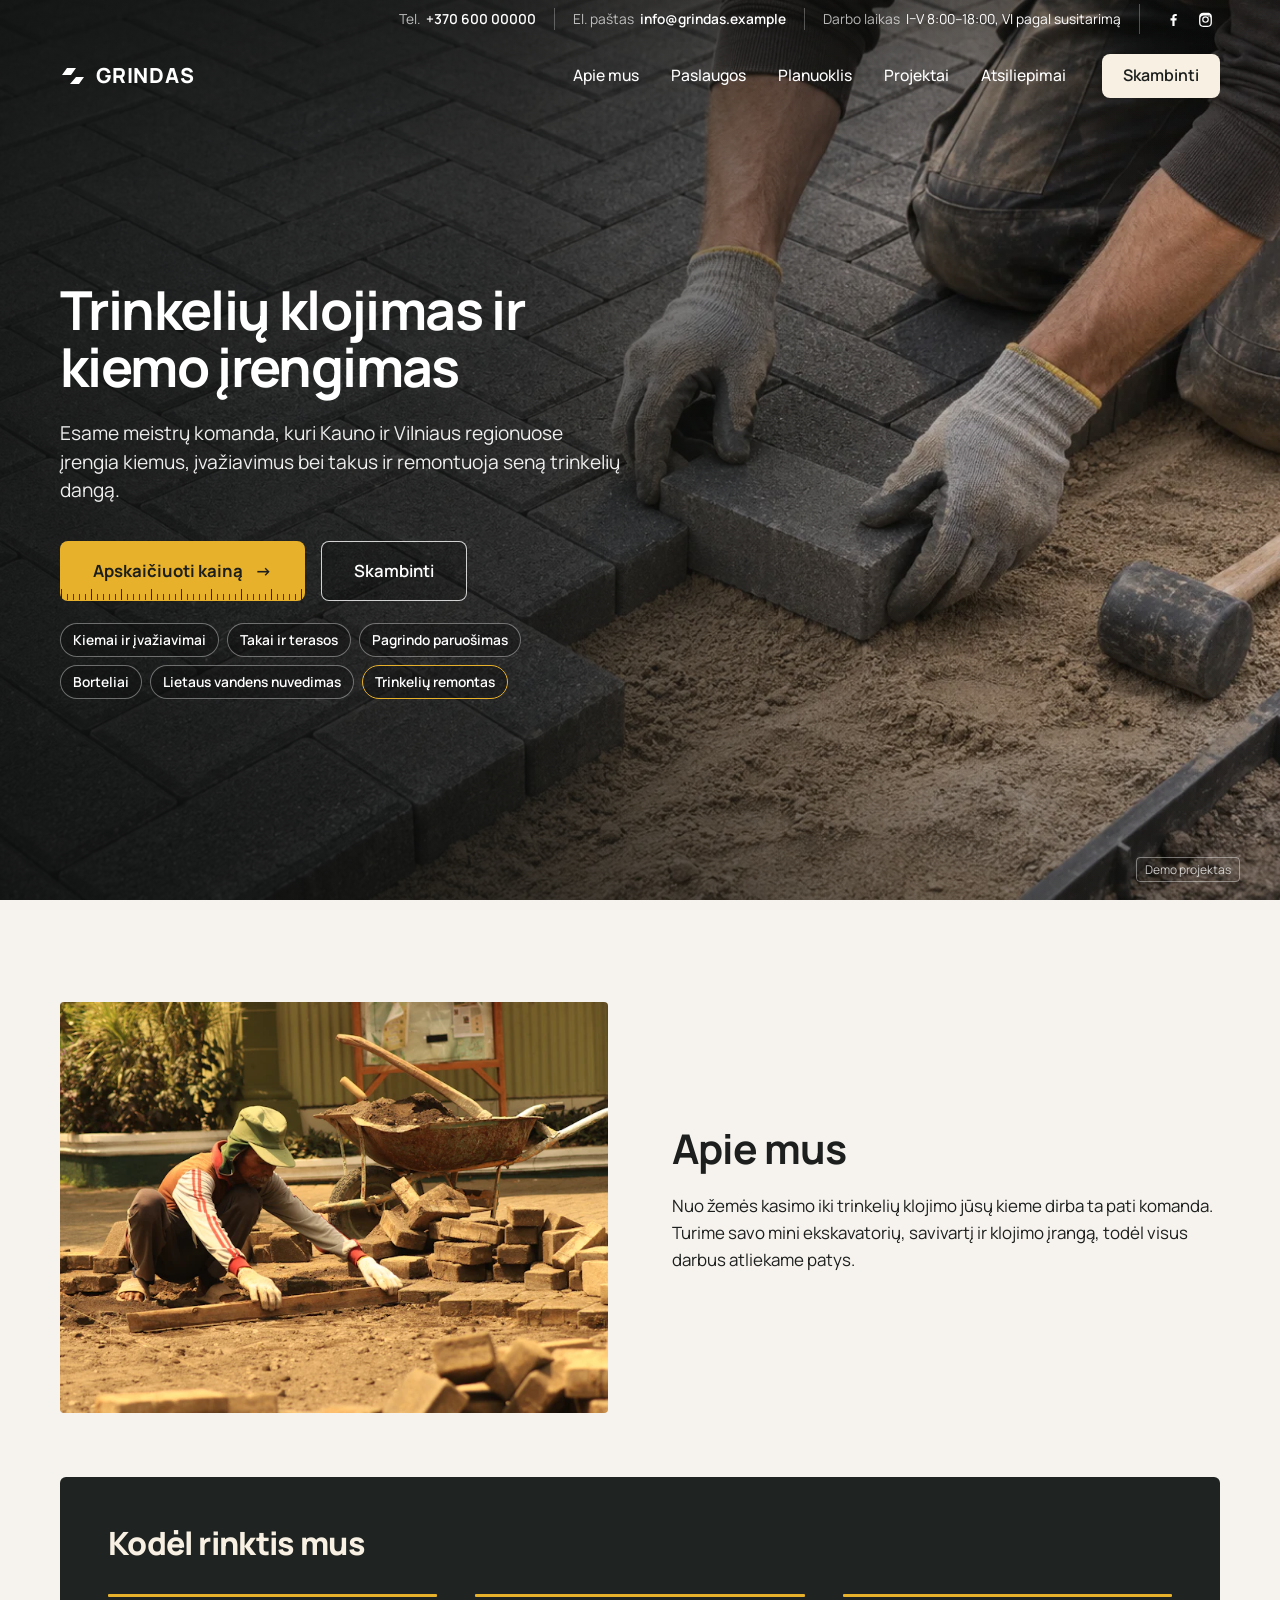
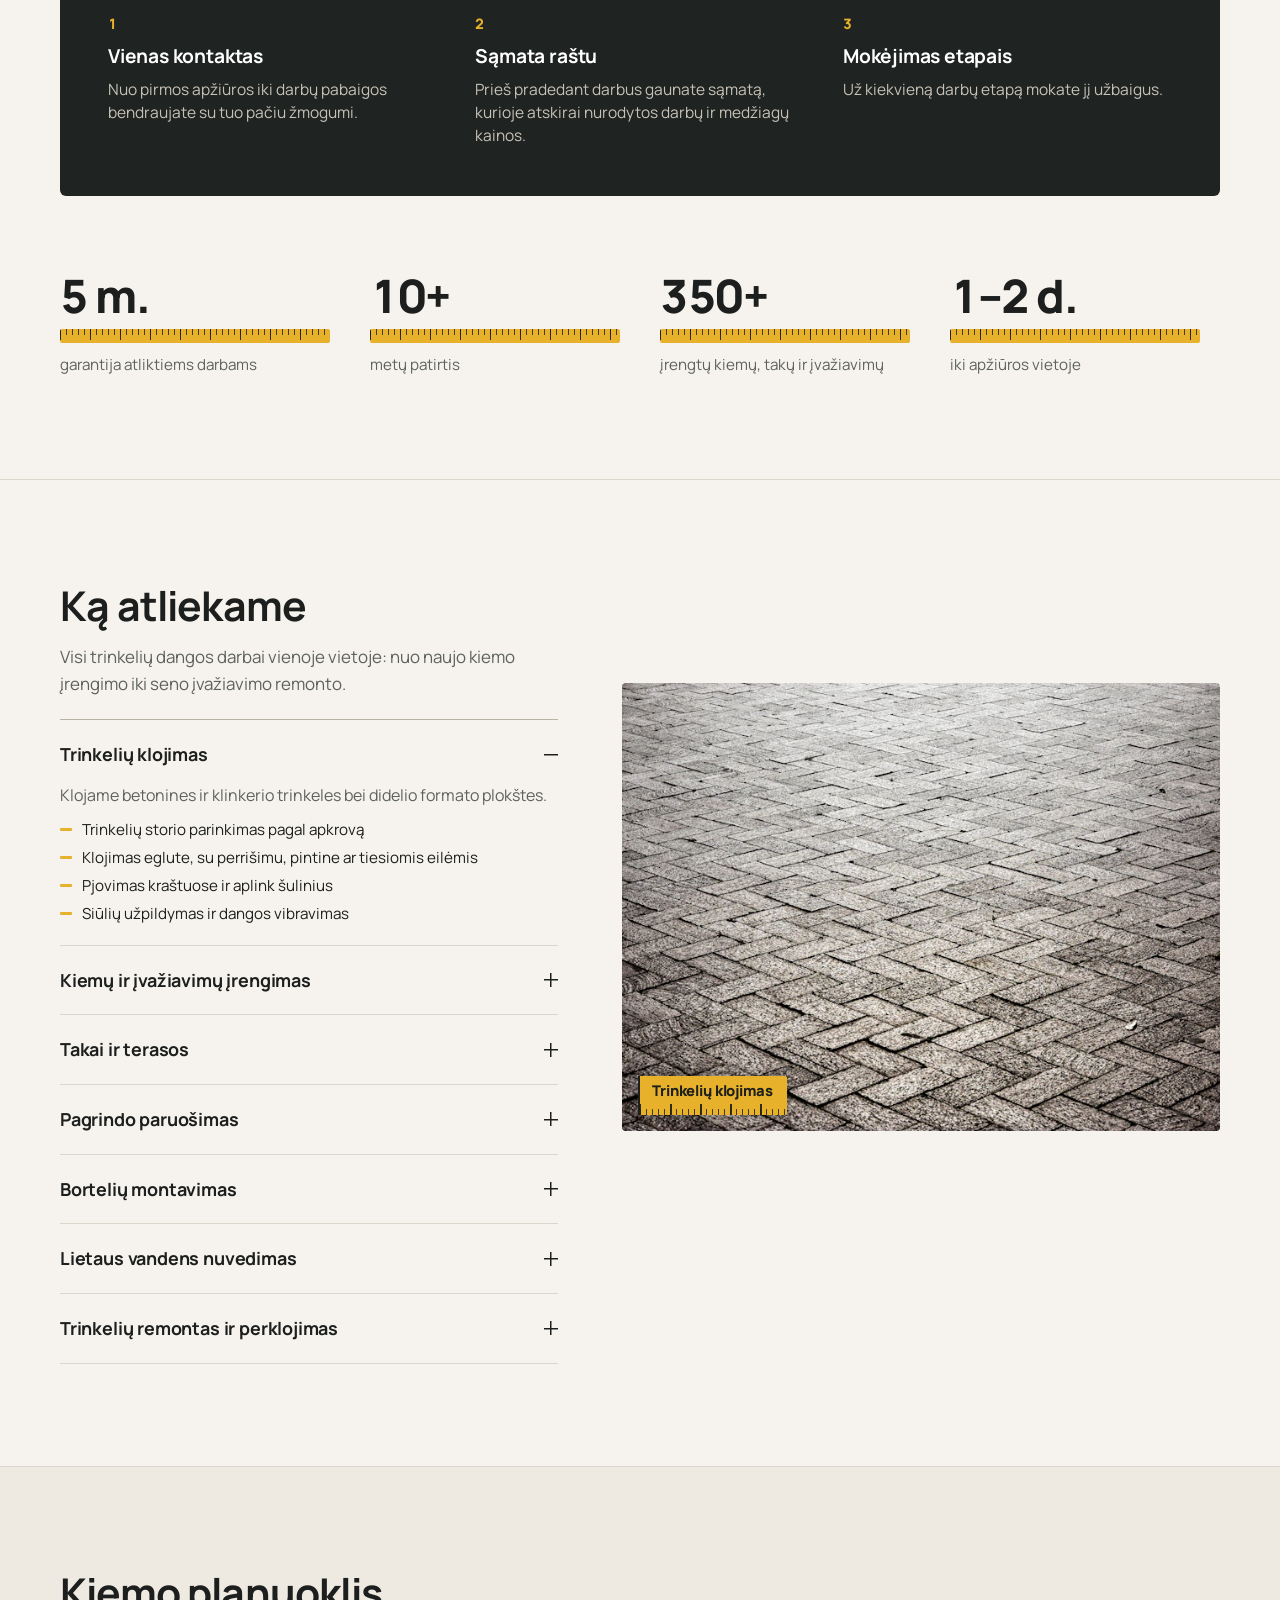
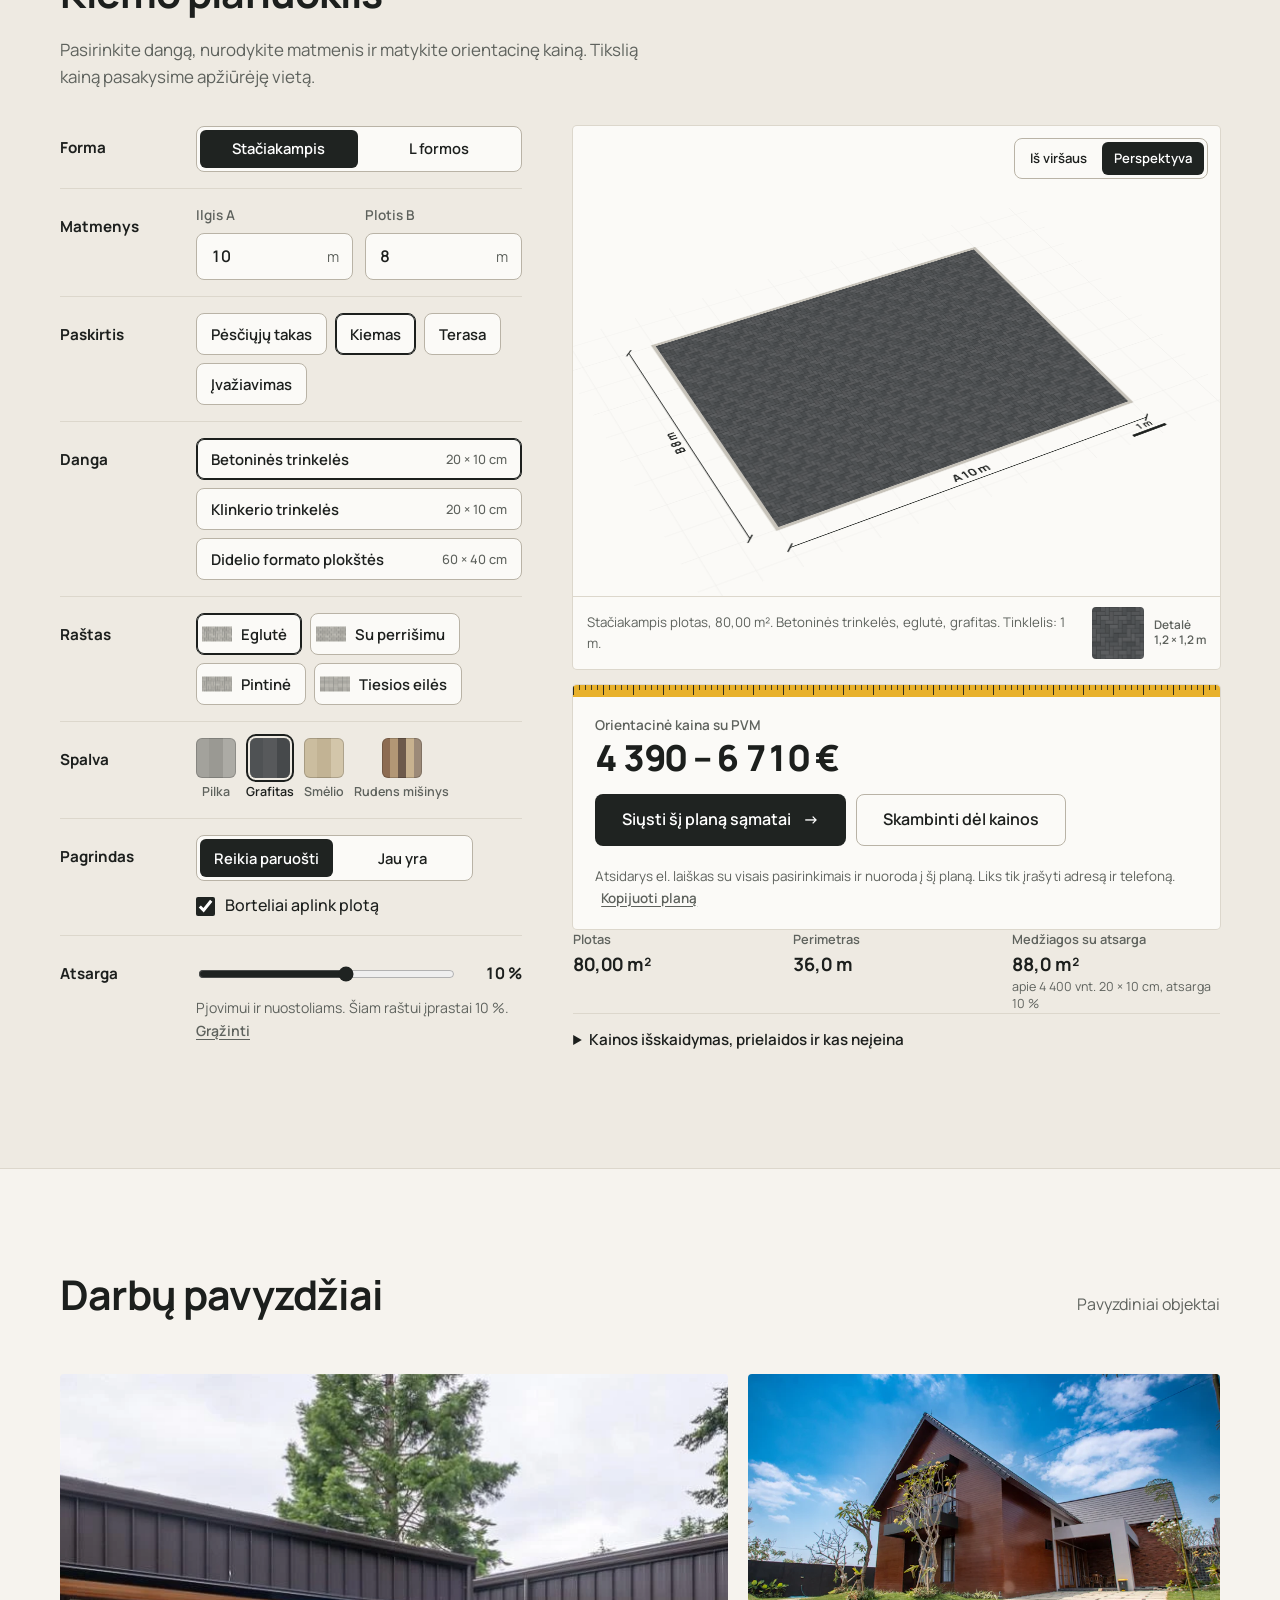
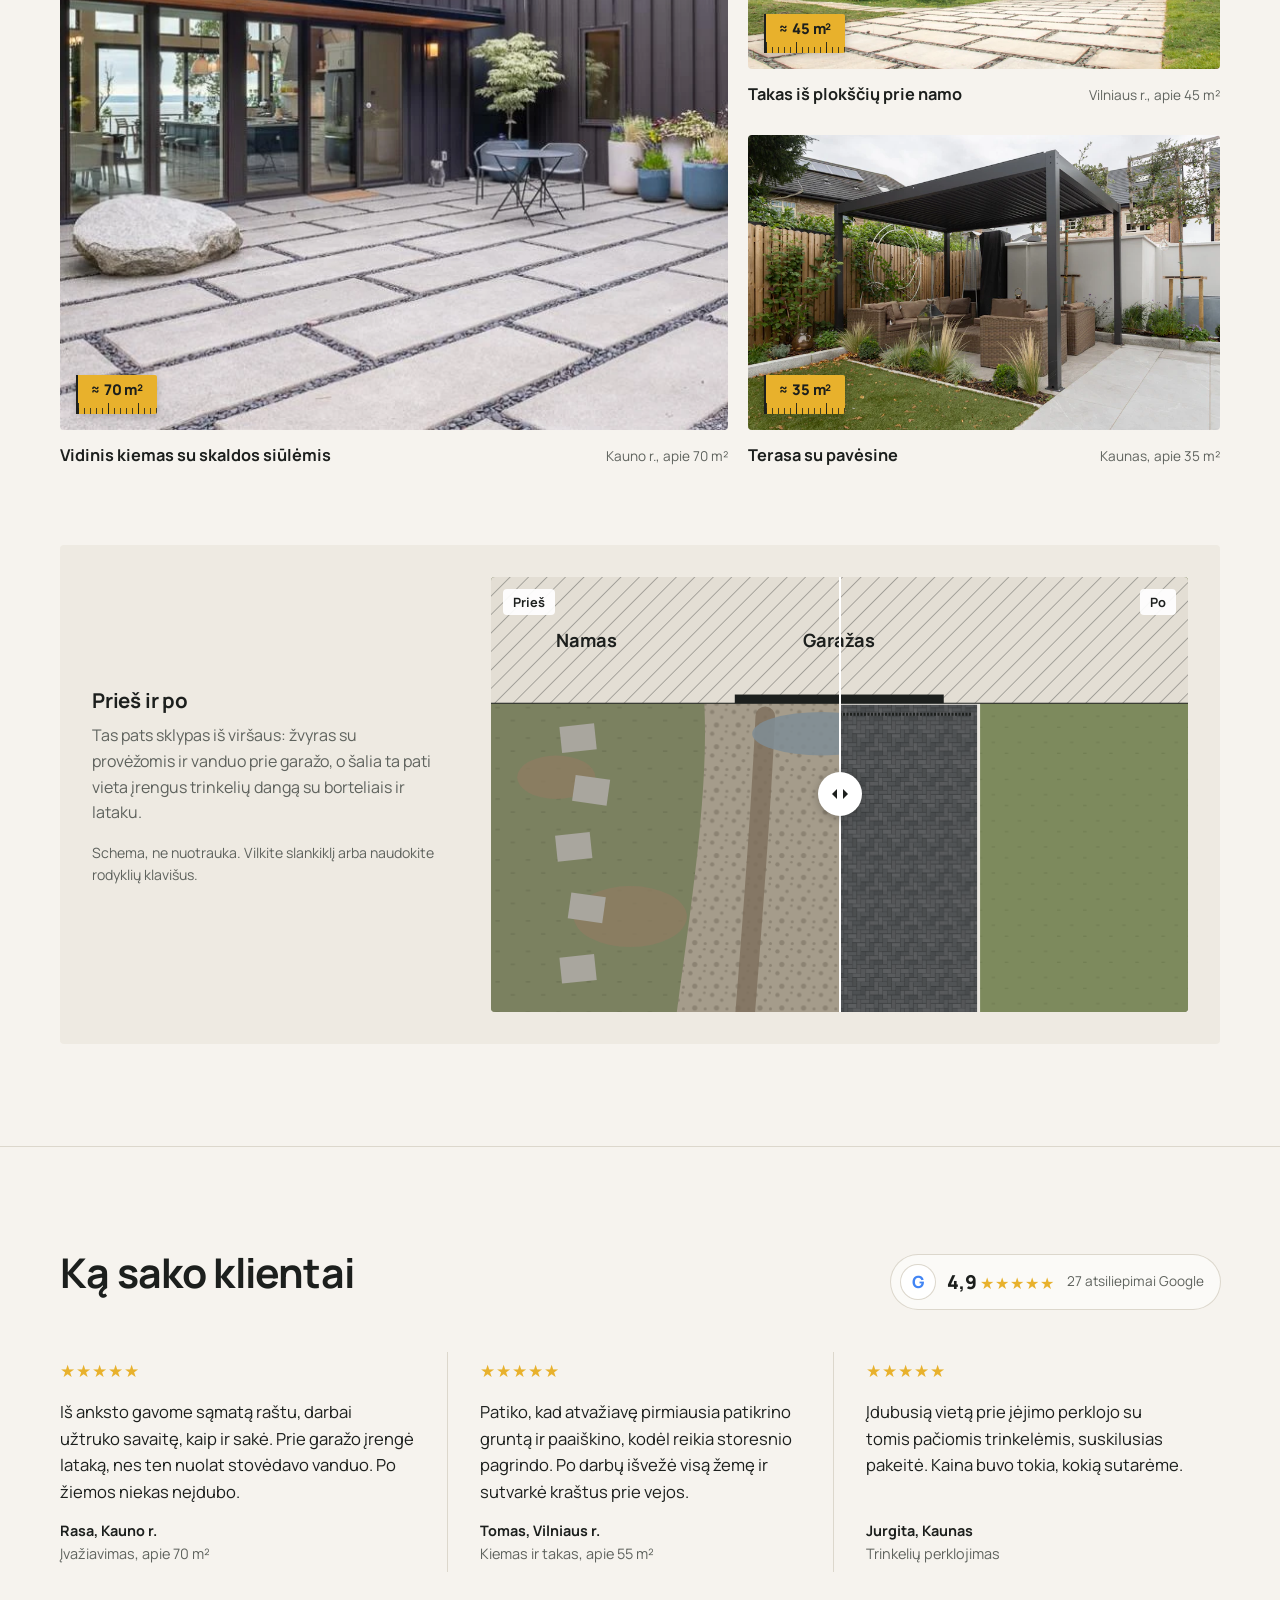
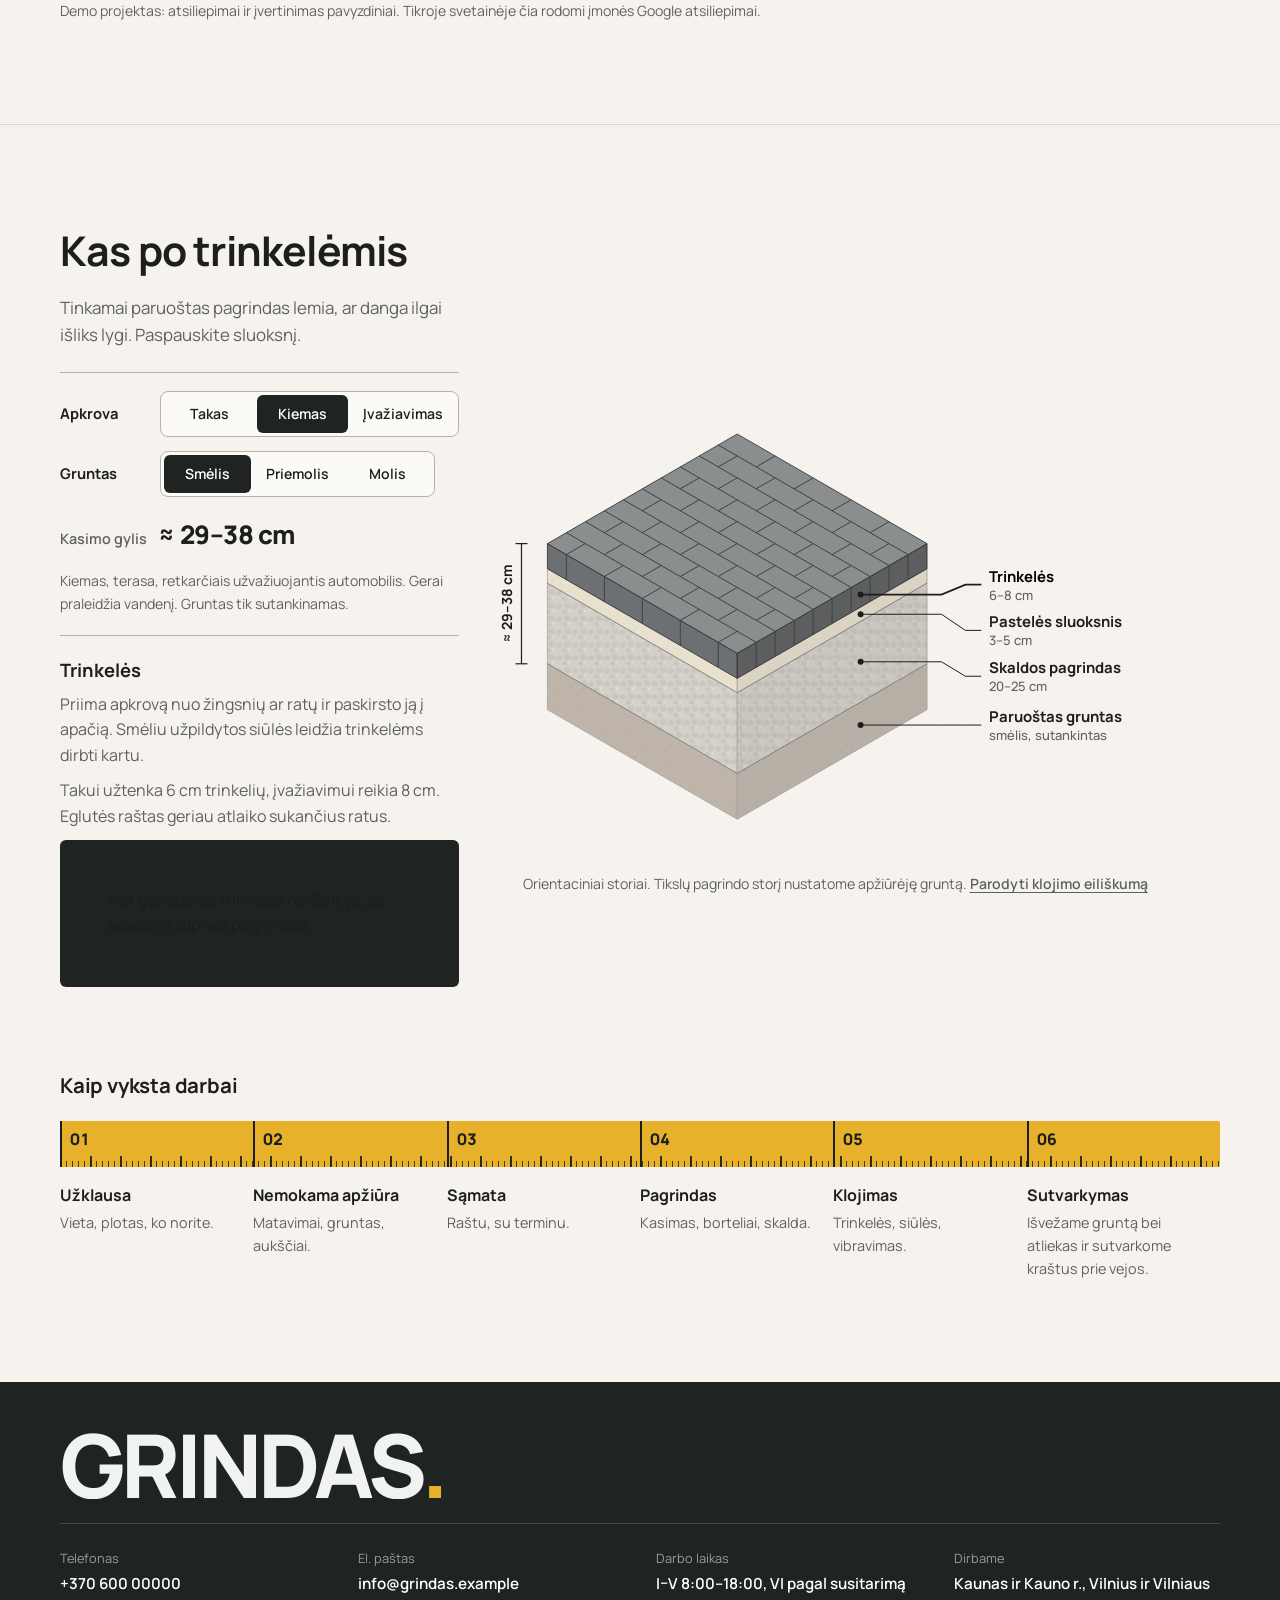
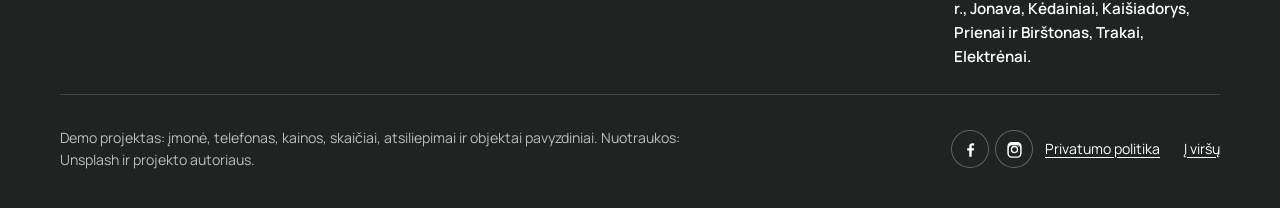
==== commit c03597ca: "Trumpesni hero ir Apie mus tekstai, Kodėl rinktis mus be nulių, be pažado eilutės Co-Authored-By: Cl" ====
--- a/index.html
+++ b/index.html
@@ -16,7 +16,7 @@
   <link rel="preload" as="style" href="https://fonts.googleapis.com/css2?family=Manrope:wght@400;500;600;700;800&display=swap" onload="this.onload=null;this.rel='stylesheet'">
   <noscript><link rel="stylesheet" href="https://fonts.googleapis.com/css2?family=Manrope:wght@400;500;600;700;800&display=swap"></noscript>
   <link rel="preload" as="image" href="assets/img/photos/trinkeliu-klojimas.webp" imagesrcset="assets/img/photos/trinkeliu-klojimas-900.webp 900w, assets/img/photos/trinkeliu-klojimas.webp 1672w" imagesizes="100vw" fetchpriority="high">
-  <link rel="stylesheet" href="assets/css/styles.css?v=20261122-4">
+  <link rel="stylesheet" href="assets/css/styles.css?v=20261122-6">
   <script>
     if ("IntersectionObserver" in window && !(window.matchMedia && matchMedia("(prefers-reduced-motion: reduce)").matches)) {
       document.documentElement.classList.add("hero-anim");
@@ -70,7 +70,7 @@
       <div class="hero-shade" aria-hidden="true"></div>
       <div class="wrap hero-inner">
         <h1 id="hero-title" class="hero-title">Trinkelių klojimas ir kiemo įrengimas</h1>
-        <p class="hero-lead"><strong>GRINDAS yra trinkelių klojimo įmonė Kauno ir Vilniaus regionuose.</strong> Įrengiame kiemus, įvažiavimus ir takus, ruošiame pagrindą, statome bortelius ir taisome įdubusias ar išklibusias trinkelių dangas.</p>
+        <p class="hero-lead">Esame meistrų komanda, kuri Kauno ir Vilniaus regionuose įrengia kiemus, įvažiavimus bei takus ir remontuoja seną trinkelių dangą.</p>
         <div class="hero-actions">
           <a class="btn btn-tape" href="#planuoklis">Apskaičiuoti kainą <span class="arrow" aria-hidden="true">→</span></a>
           <a class="btn btn-ghost" href="#kontaktai" data-tel>Skambinti</a>
@@ -83,9 +83,6 @@
           <a href="#p-vanduo" data-open-service="p-vanduo">Lietaus vandens nuvedimas</a>
           <a href="#p-remontas" data-open-service="p-remontas">Trinkelių remontas</a>
         </nav>
-        <ul class="hero-notes" role="list">
-          <li data-promise></li>
-        </ul>
       </div>
       <p class="demo-tag">Demo projektas</p>
     </section>
@@ -101,21 +98,18 @@
         </figure>
         <div class="about-text">
           <h2 id="about-title" class="h2">Apie mus</h2>
-          <p class="lede">GRINDAS įrengia kiemus, įvažiavimus, takus ir terasas privačių namų savininkams Kauno ir Vilniaus regionuose. Atliekame ir remonto darbus: perklojame įdubusias vietas, keičiame suskilusias trinkeles.</p>
-          <p>Visus darbus atlieka ta pati komanda su savo technika: mini ekskavatoriumi, savivarčiu, vibroplokštėmis ir trinkelių pjovimo įranga. Todėl žemės darbai, pagrindas ir klojimas vyksta be subrangovų, o tarp etapų nebūna prastovų.</p>
-          <p>Prieš pradėdami visada atvažiuojame į vietą: išmatuojame plotą, patikriname gruntą ir aukščius, pasiūlome, kaip nuvesti lietaus vandenį. Sąmatą pateikiame raštu, o darbų metu pranešame apie kiekvieną etapą.</p>
+          <p class="lede">Nuo žemės kasimo iki trinkelių klojimo jūsų kieme dirba ta pati komanda. Turime savo mini ekskavatorių, savivartį ir klojimo įrangą, todėl visus darbus atliekame patys.</p>
         </div>
       </div>
 
       <div class="wrap">
         <div class="why">
           <h3 id="why-title" class="why-title">Kodėl rinktis mus</h3>
-          <ol class="why-list" role="list">
-            <li><span class="why-n" aria-hidden="true">01</span><h4>Vienas kontaktas</h4><p>Nuo apžiūros iki darbų pabaigos bendraujate su tuo pačiu žmogumi.</p></li>
-            <li><span class="why-n" aria-hidden="true">02</span><h4>Sąmata raštu</h4><p>Išskaidyta pagal darbus ir medžiagas, be paslėptų eilučių.</p></li>
-            <li><span class="why-n" aria-hidden="true">03</span><h4>Mokėjimas etapais</h4><p>Ne visa suma iš anksto, o už atliktus darbų etapus.</p></li>
-          </ol>
-          <p class="why-more">Taip pat: <strong>savo technika</strong>, todėl nereikia laukti nuomojamo ekskavatoriaus, ir <strong>tvarka objekte</strong>: gruntą ir atliekas išvežame, kraštus prie vejos sutvarkome.</p>
+          <ul class="why-list" role="list">
+            <li><span class="why-n" aria-hidden="true">1</span><h4>Vienas kontaktas</h4><p>Nuo pirmos apžiūros iki darbų pabaigos bendraujate su tuo pačiu žmogumi.</p></li>
+            <li><span class="why-n" aria-hidden="true">2</span><h4>Sąmata raštu</h4><p>Prieš pradedant darbus gaunate sąmatą, kurioje atskirai nurodytos darbų ir medžiagų kainos.</p></li>
+            <li><span class="why-n" aria-hidden="true">3</span><h4>Mokėjimas etapais</h4><p>Už kiekvieną darbų etapą mokate jį užbaigus.</p></li>
+          </ul>
         </div>
       </div>
 
@@ -475,7 +469,7 @@
             <li><span class="step-n">03</span><strong>Sąmata</strong><span>Raštu, su terminu.</span></li>
             <li><span class="step-n">04</span><strong>Pagrindas</strong><span>Kasimas, borteliai, skalda.</span></li>
             <li><span class="step-n">05</span><strong>Klojimas</strong><span>Trinkelės, siūlės, vibravimas.</span></li>
-            <li><span class="step-n">06</span><strong>Sutvarkymas</strong><span>Atliekos išvežamos.</span></li>
+            <li><span class="step-n">06</span><strong>Sutvarkymas</strong><span>Išvežame gruntą bei atliekas ir sutvarkome kraštus prie vejos.</span></li>
           </ol>
         </div>
       </div>
@@ -503,10 +497,10 @@
 
   <a class="call-bar" href="#kontaktai" data-tel aria-label="Skambinti">Skambinti <span data-biz="phoneText"></span></a>
 
-  <script src="assets/js/config.js?v=20261122-4"></script>
-  <script src="assets/js/calc.js?v=20261122-4"></script>
-  <script src="assets/js/paving.js?v=20261122-4"></script>
-  <script src="assets/js/planner.js?v=20261122-4"></script>
-  <script src="assets/js/main.js?v=20261122-4"></script>
+  <script src="assets/js/config.js?v=20261122-6"></script>
+  <script src="assets/js/calc.js?v=20261122-6"></script>
+  <script src="assets/js/paving.js?v=20261122-6"></script>
+  <script src="assets/js/planner.js?v=20261122-6"></script>
+  <script src="assets/js/main.js?v=20261122-6"></script>
 </body>
 </html>
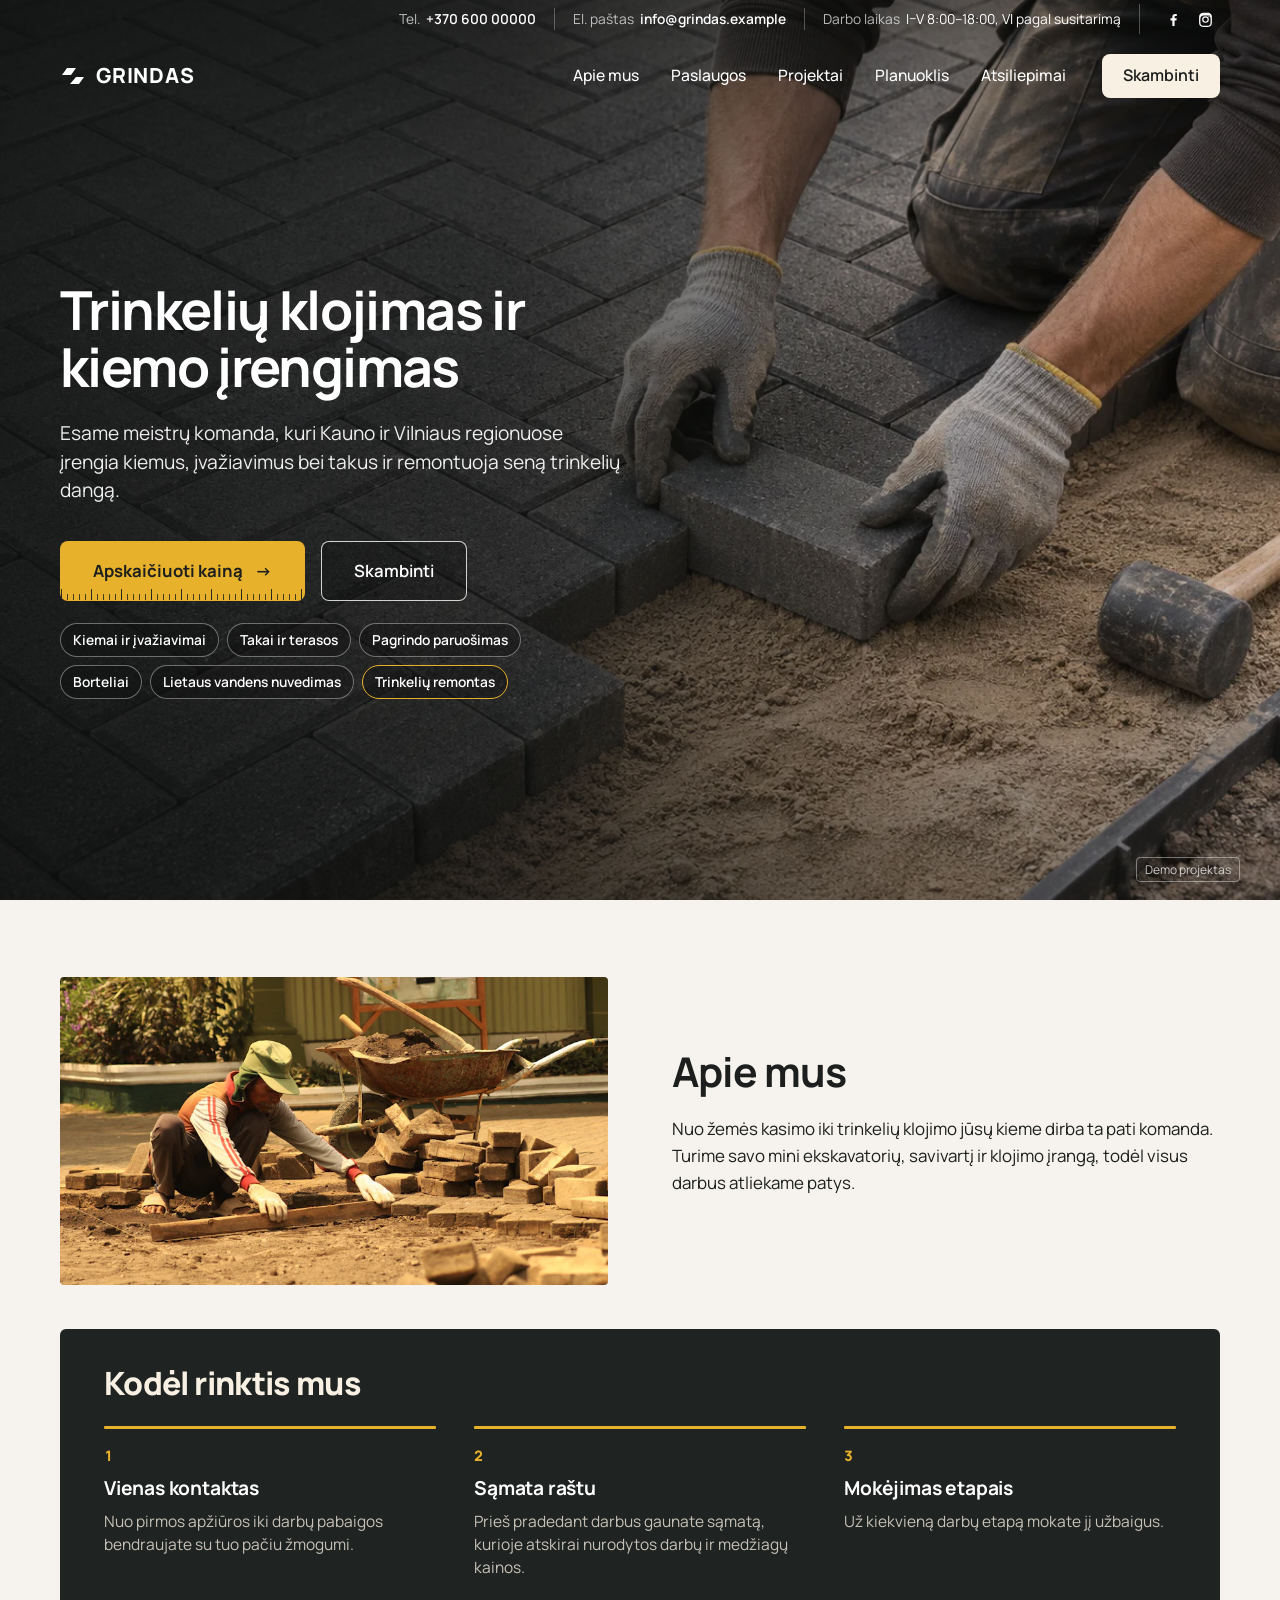
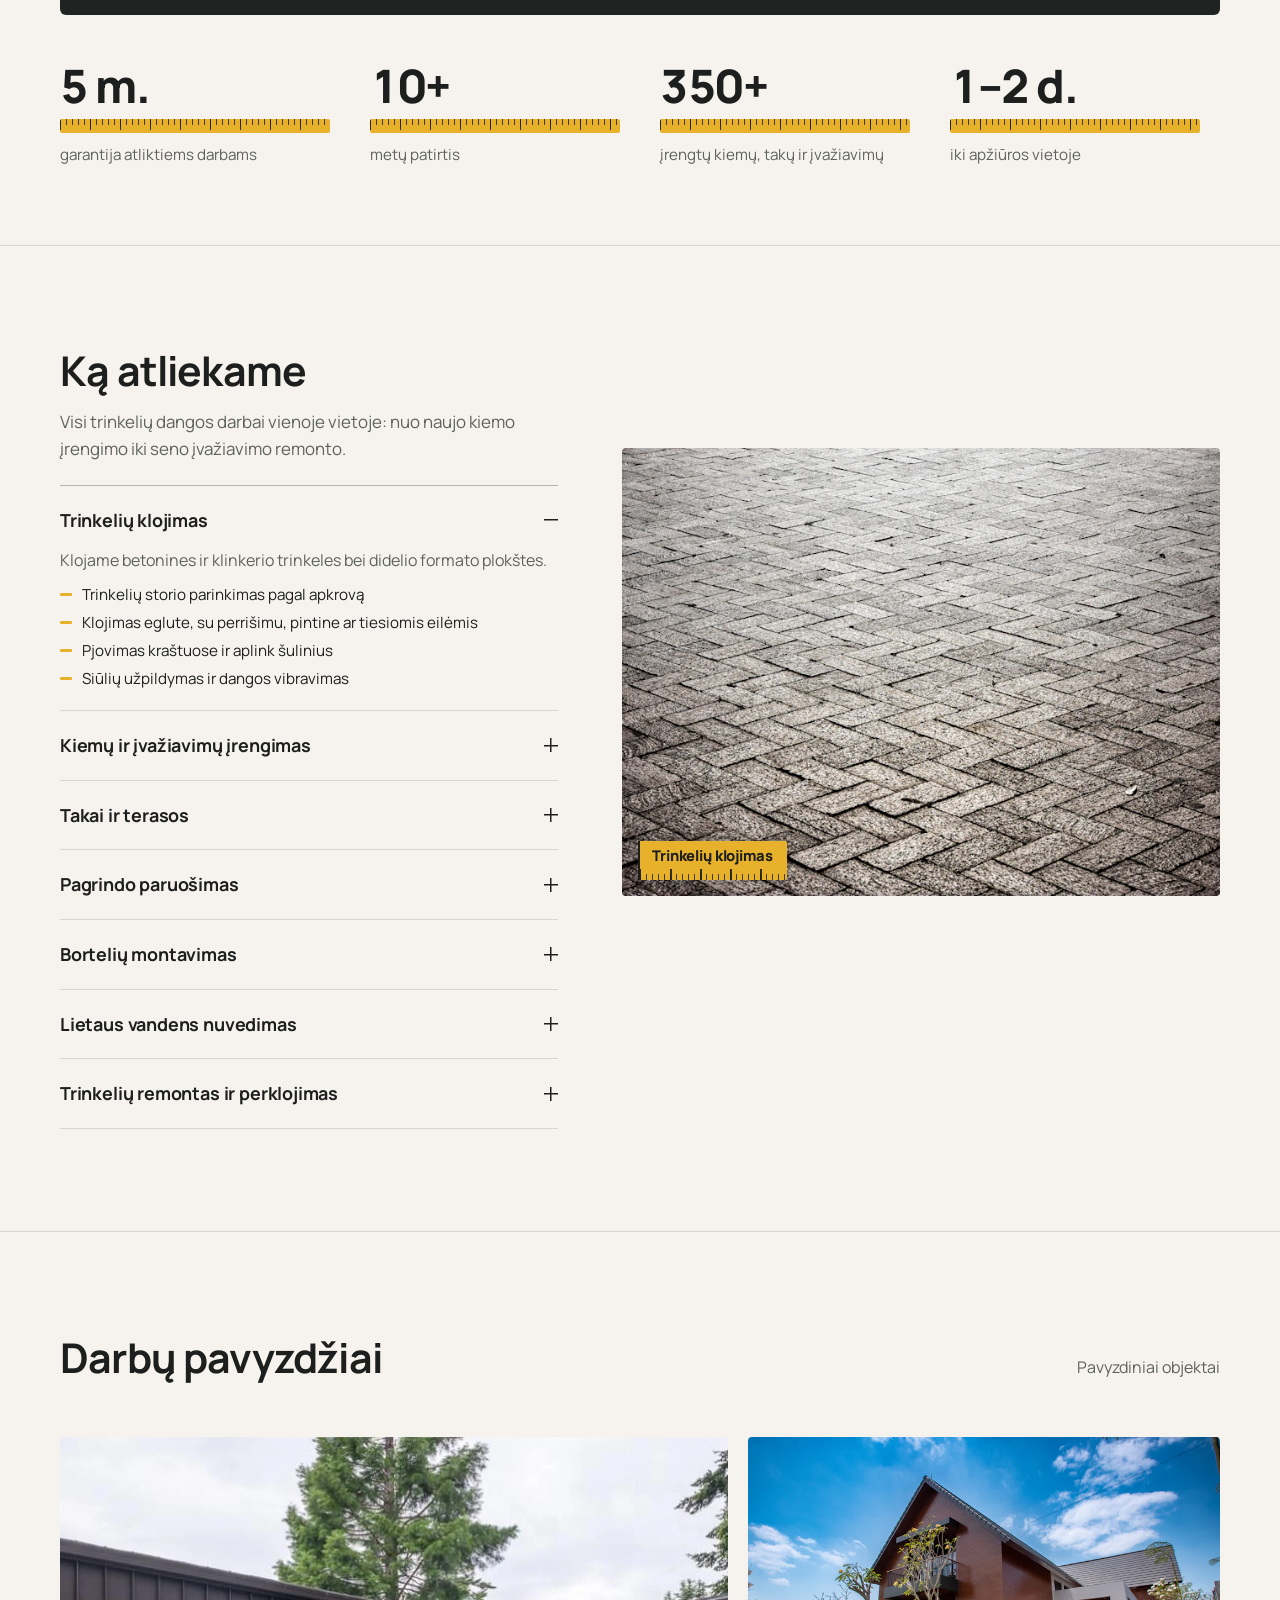
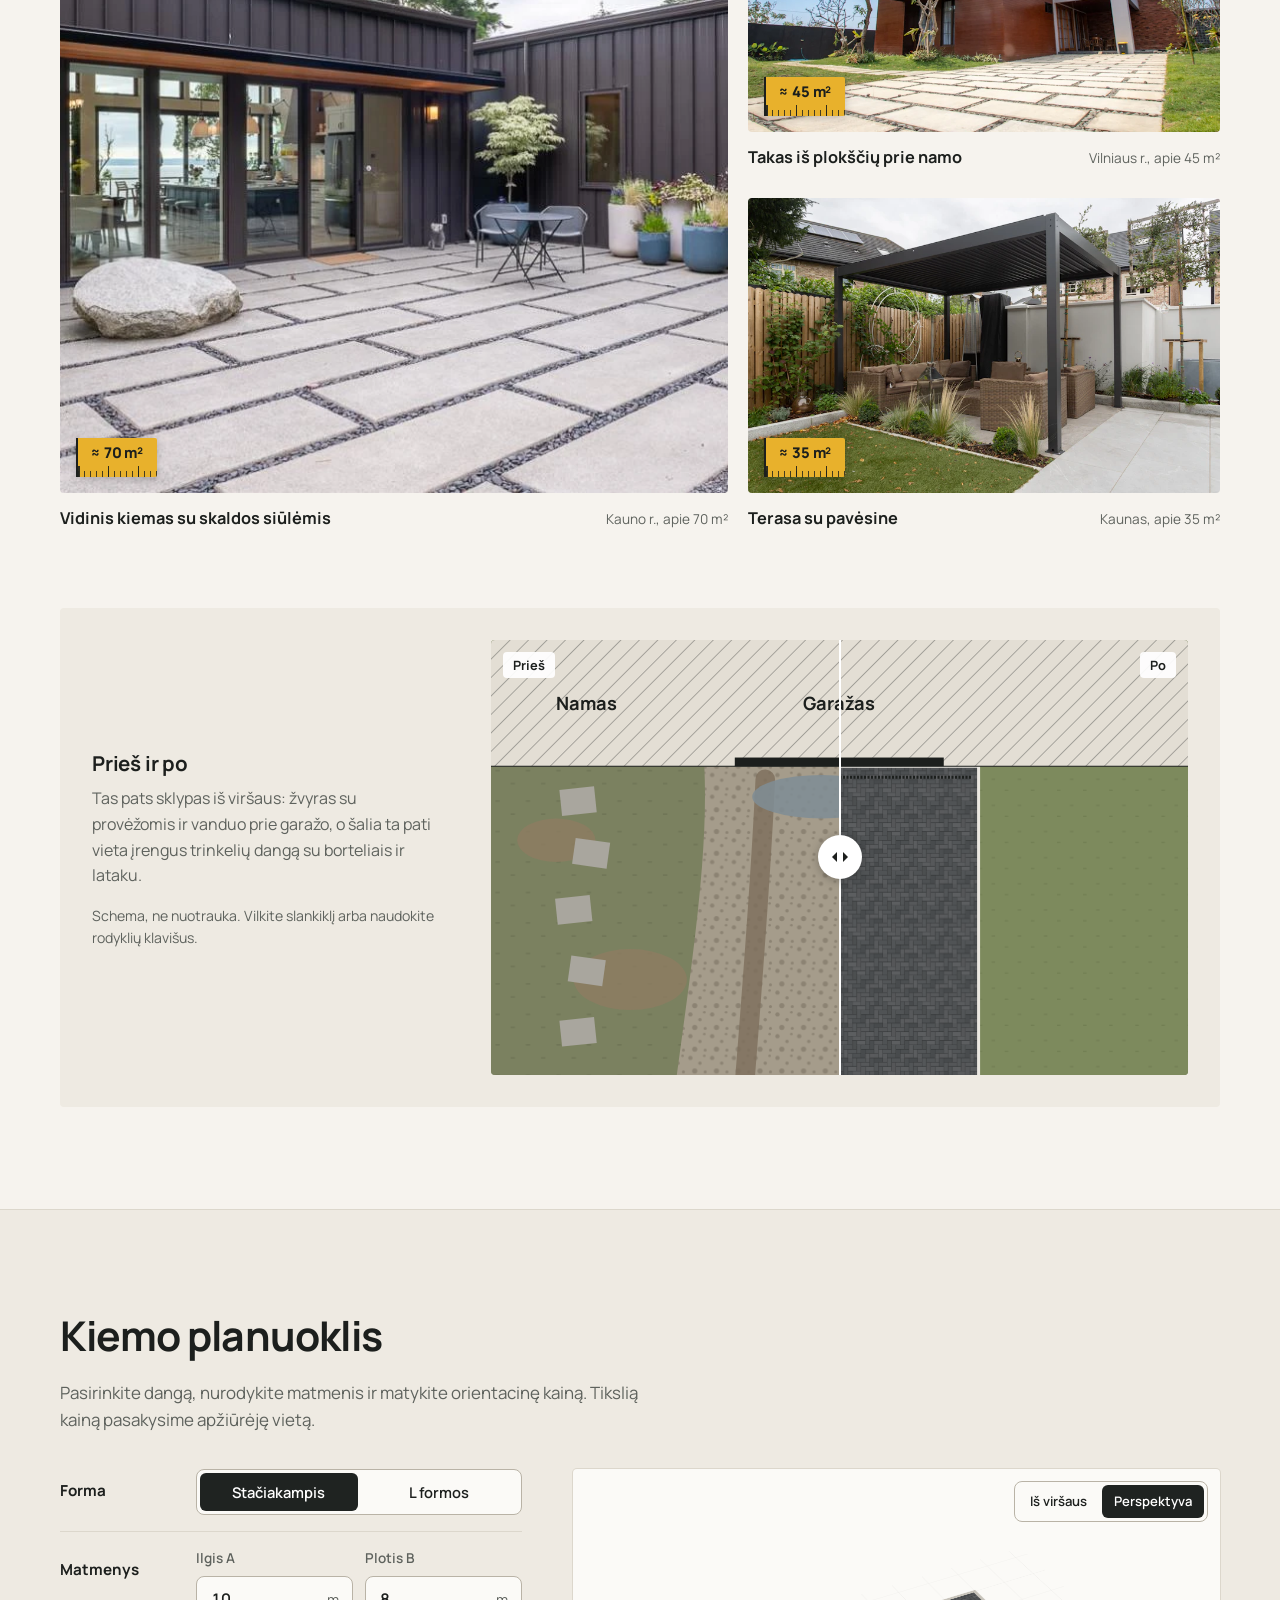
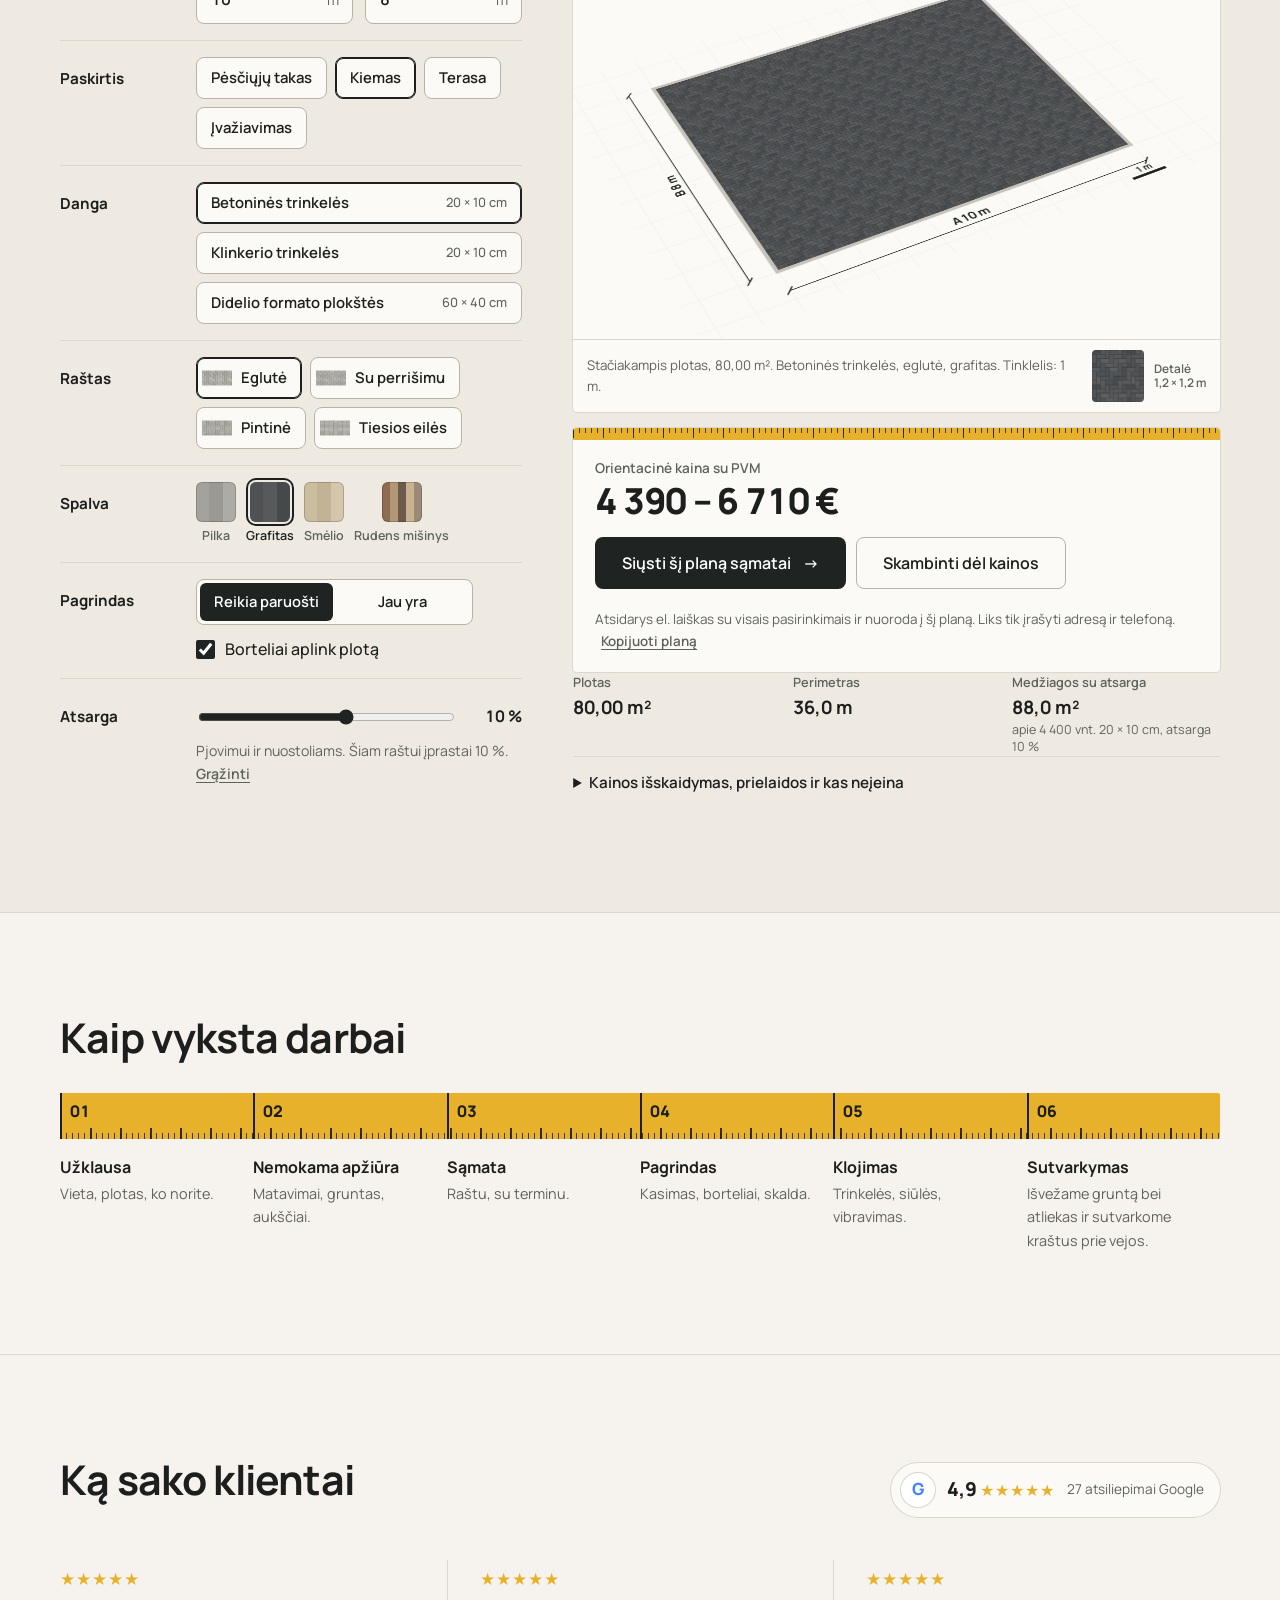
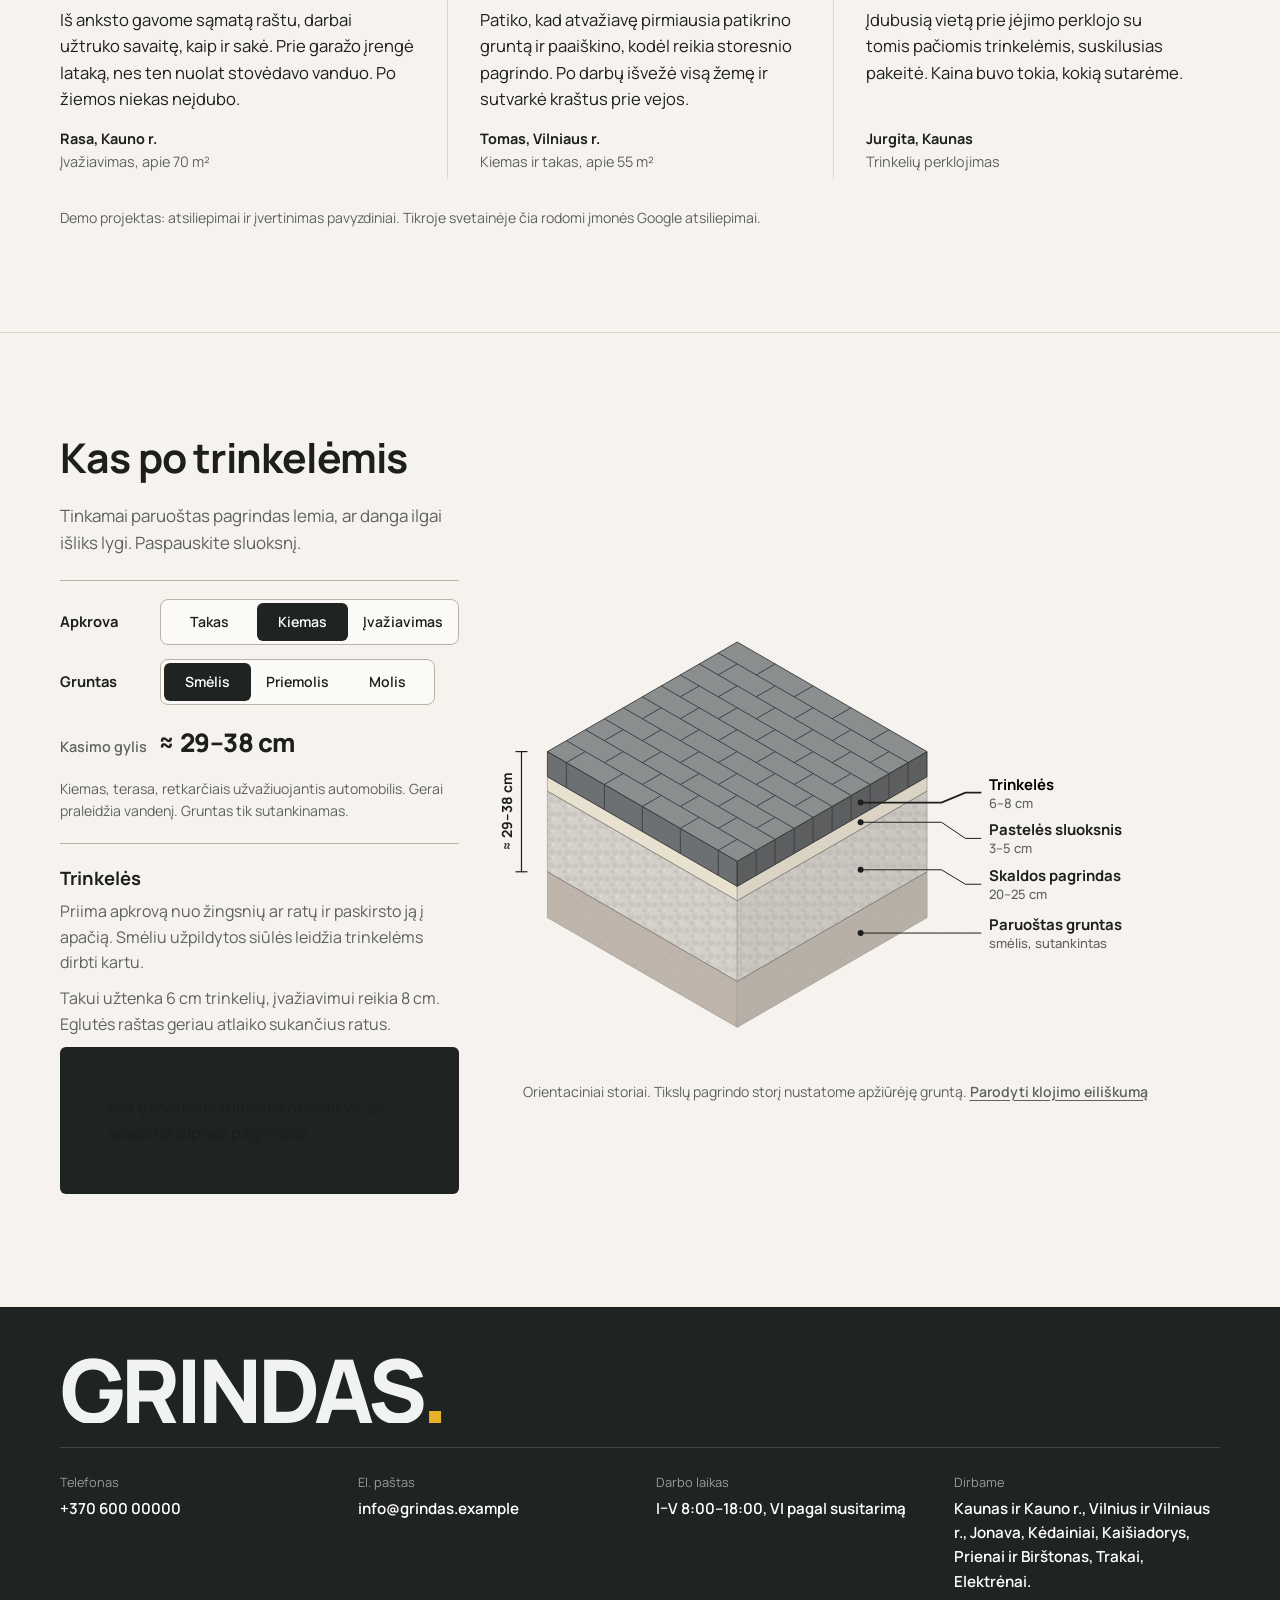
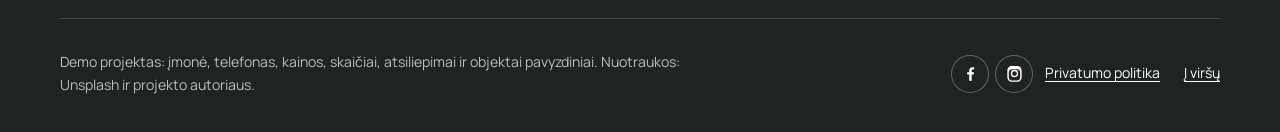
==== commit 4b3b0ab3: "Projektai prieš planuoklį, darbų eiga prieš atsiliepimus, kompaktiškesnis Apie mus Co-Authored-By: C" ====
--- a/index.html
+++ b/index.html
@@ -16,7 +16,7 @@
   <link rel="preload" as="style" href="https://fonts.googleapis.com/css2?family=Manrope:wght@400;500;600;700;800&display=swap" onload="this.onload=null;this.rel='stylesheet'">
   <noscript><link rel="stylesheet" href="https://fonts.googleapis.com/css2?family=Manrope:wght@400;500;600;700;800&display=swap"></noscript>
   <link rel="preload" as="image" href="assets/img/photos/trinkeliu-klojimas.webp" imagesrcset="assets/img/photos/trinkeliu-klojimas-900.webp 900w, assets/img/photos/trinkeliu-klojimas.webp 1672w" imagesizes="100vw" fetchpriority="high">
-  <link rel="stylesheet" href="assets/css/styles.css?v=20261122-6">
+  <link rel="stylesheet" href="assets/css/styles.css?v=20261122-7">
   <script>
     if ("IntersectionObserver" in window && !(window.matchMedia && matchMedia("(prefers-reduced-motion: reduce)").matches)) {
       document.documentElement.classList.add("hero-anim");
@@ -48,8 +48,8 @@
         <ul>
           <li><a href="#apie">Apie mus</a></li>
           <li><a href="#paslaugos">Paslaugos</a></li>
+          <li><a href="#projektai">Projektai</a></li>
           <li><a href="#planuoklis">Planuoklis</a></li>
-          <li><a href="#projektai">Projektai</a></li>
           <li><a href="#atsiliepimai">Atsiliepimai</a></li>
         </ul>
         <a class="btn btn-cream nav-cta" href="#kontaktai" data-tel>Skambinti</a>
@@ -218,6 +218,36 @@
                alt="Trinkelės, išklotos eglute, iš arti">
           <span class="tape-tag" id="servicePhotoTag" aria-hidden="true">Trinkelių klojimas</span>
         </figure>
+      </div>
+    </section>
+
+    <!-- 04 PROJEKTAI -->
+    <section class="section works" id="projektai" aria-labelledby="works-title">
+      <div class="wrap">
+        <header class="section-head section-head-row">
+          <h2 id="works-title" class="h2">Darbų pavyzdžiai</h2>
+          <p class="muted">Pavyzdiniai objektai</p>
+        </header>
+        <ul class="projects" id="projects" role="list"></ul>
+
+        <div class="ba">
+          <div class="ba-text">
+            <h3 class="h3">Prieš ir po</h3>
+            <p>Tas pats sklypas iš viršaus: žvyras su provėžomis ir vanduo prie garažo, o šalia ta pati vieta įrengus trinkelių dangą su borteliais ir lataku.</p>
+            <p class="hint">Schema, ne nuotrauka. Vilkite slankiklį arba naudokite rodyklių klavišus.</p>
+          </div>
+          <div class="ba-stage" id="baStage">
+            <svg class="ba-img ba-before" id="baBefore" viewBox="0 0 16 10" preserveAspectRatio="xMidYMid slice" role="img" aria-label="Prieš: žvyruotas įvažiavimas su provėžomis ir balomis"></svg>
+            <div class="ba-clip" id="baClip">
+              <svg class="ba-img ba-after" id="baAfter" viewBox="0 0 16 10" preserveAspectRatio="xMidYMid slice" role="img" aria-label="Po: įvažiavimas iš trinkelių eglute, su borteliais ir lataku"></svg>
+            </div>
+            <div class="ba-handle" id="baHandle" aria-hidden="true"><span></span></div>
+            <span class="ba-tag ba-tag-before">Prieš</span>
+            <span class="ba-tag ba-tag-after">Po</span>
+            <label class="sr-only" for="baRange">Palyginimo slankiklis</label>
+            <input type="range" id="baRange" class="ba-range" min="0" max="100" value="50" step="1">
+          </div>
+        </div>
       </div>
     </section>
 
@@ -388,33 +418,18 @@
       </div>
     </section>
 
-    <!-- 04 PROJEKTAI -->
-    <section class="section works" id="projektai" aria-labelledby="works-title">
-      <div class="wrap">
-        <header class="section-head section-head-row">
-          <h2 id="works-title" class="h2">Darbų pavyzdžiai</h2>
-          <p class="muted">Pavyzdiniai objektai</p>
-        </header>
-        <ul class="projects" id="projects" role="list"></ul>
-
-        <div class="ba">
-          <div class="ba-text">
-            <h3 class="h3">Prieš ir po</h3>
-            <p>Tas pats sklypas iš viršaus: žvyras su provėžomis ir vanduo prie garažo, o šalia ta pati vieta įrengus trinkelių dangą su borteliais ir lataku.</p>
-            <p class="hint">Schema, ne nuotrauka. Vilkite slankiklį arba naudokite rodyklių klavišus.</p>
-          </div>
-          <div class="ba-stage" id="baStage">
-            <svg class="ba-img ba-before" id="baBefore" viewBox="0 0 16 10" preserveAspectRatio="xMidYMid slice" role="img" aria-label="Prieš: žvyruotas įvažiavimas su provėžomis ir balomis"></svg>
-            <div class="ba-clip" id="baClip">
-              <svg class="ba-img ba-after" id="baAfter" viewBox="0 0 16 10" preserveAspectRatio="xMidYMid slice" role="img" aria-label="Po: įvažiavimas iš trinkelių eglute, su borteliais ir lataku"></svg>
-            </div>
-            <div class="ba-handle" id="baHandle" aria-hidden="true"><span></span></div>
-            <span class="ba-tag ba-tag-before">Prieš</span>
-            <span class="ba-tag ba-tag-after">Po</span>
-            <label class="sr-only" for="baRange">Palyginimo slankiklis</label>
-            <input type="range" id="baRange" class="ba-range" min="0" max="100" value="50" step="1">
-          </div>
-        </div>
+    <!-- KAIP VYKSTA DARBAI -->
+    <section class="section process-sec" id="eiga" aria-labelledby="process-title">
+      <div class="wrap">
+        <h2 id="process-title" class="h2">Kaip vyksta darbai</h2>
+        <ol class="steps">
+          <li><span class="step-n">01</span><strong>Užklausa</strong><span>Vieta, plotas, ko norite.</span></li>
+          <li><span class="step-n">02</span><strong>Nemokama apžiūra</strong><span>Matavimai, gruntas, aukščiai.</span></li>
+          <li><span class="step-n">03</span><strong>Sąmata</strong><span>Raštu, su terminu.</span></li>
+          <li><span class="step-n">04</span><strong>Pagrindas</strong><span>Kasimas, borteliai, skalda.</span></li>
+          <li><span class="step-n">05</span><strong>Klojimas</strong><span>Trinkelės, siūlės, vibravimas.</span></li>
+          <li><span class="step-n">06</span><strong>Sutvarkymas</strong><span>Išvežame gruntą bei atliekas ir sutvarkome kraštus prie vejos.</span></li>
+        </ol>
       </div>
     </section>
 
@@ -434,7 +449,7 @@
       </div>
     </section>
 
-    <!-- 05 SLUOKSNIAI + EIGA -->
+    <!-- KAS PO TRINKELĖMIS -->
     <section class="section layers" id="pagrindas" aria-labelledby="base-title">
       <div class="wrap">
         <div class="layers-grid">
@@ -459,18 +474,6 @@
             <svg id="xsecSvg" viewBox="0 0 700 540" role="group" aria-label="Dangos sluoksnių pjūvis"></svg>
             <figcaption class="hint">Orientaciniai storiai. Tikslų pagrindo storį nustatome apžiūrėję gruntą. <button type="button" class="link-btn" id="xsecReplay">Parodyti klojimo eiliškumą</button></figcaption>
           </figure>
-        </div>
-
-        <div class="process" id="eiga">
-          <h3 class="h3">Kaip vyksta darbai</h3>
-          <ol class="steps">
-            <li><span class="step-n">01</span><strong>Užklausa</strong><span>Vieta, plotas, ko norite.</span></li>
-            <li><span class="step-n">02</span><strong>Nemokama apžiūra</strong><span>Matavimai, gruntas, aukščiai.</span></li>
-            <li><span class="step-n">03</span><strong>Sąmata</strong><span>Raštu, su terminu.</span></li>
-            <li><span class="step-n">04</span><strong>Pagrindas</strong><span>Kasimas, borteliai, skalda.</span></li>
-            <li><span class="step-n">05</span><strong>Klojimas</strong><span>Trinkelės, siūlės, vibravimas.</span></li>
-            <li><span class="step-n">06</span><strong>Sutvarkymas</strong><span>Išvežame gruntą bei atliekas ir sutvarkome kraštus prie vejos.</span></li>
-          </ol>
         </div>
       </div>
     </section>
@@ -497,10 +500,10 @@
 
   <a class="call-bar" href="#kontaktai" data-tel aria-label="Skambinti">Skambinti <span data-biz="phoneText"></span></a>
 
-  <script src="assets/js/config.js?v=20261122-6"></script>
-  <script src="assets/js/calc.js?v=20261122-6"></script>
-  <script src="assets/js/paving.js?v=20261122-6"></script>
-  <script src="assets/js/planner.js?v=20261122-6"></script>
-  <script src="assets/js/main.js?v=20261122-6"></script>
+  <script src="assets/js/config.js?v=20261122-7"></script>
+  <script src="assets/js/calc.js?v=20261122-7"></script>
+  <script src="assets/js/paving.js?v=20261122-7"></script>
+  <script src="assets/js/planner.js?v=20261122-7"></script>
+  <script src="assets/js/main.js?v=20261122-7"></script>
 </body>
 </html>
--- a/assets/css/styles.css
+++ b/assets/css/styles.css
@@ -723,3 +723,15 @@
 .why-more { margin: clamp(22px, 3vw, 32px) 0 0; padding-top: 18px; border-top: 1px solid rgba(247,240,227,.16); color: rgba(247,240,227,.72); font-size: .93rem; }
 .why-more strong { color: var(--cream); font-weight: 700; }
 @media (max-width: 760px) { .why-list { grid-template-columns: 1fr; gap: 22px; } }
+
+/* ---------- APIE MUS: kompaktiškiau ---------- */
+.section.about { padding-block: clamp(48px, 6vw, 80px); }
+.about-photo { aspect-ratio: 16 / 10; }
+@media (min-width: 861px) { .about-photo { aspect-ratio: 16 / 9; } }
+.about .why { margin-top: clamp(28px, 3.5vw, 44px); padding: clamp(24px, 3vw, 36px) clamp(24px, 3.5vw, 44px); }
+.about .why-title { margin-bottom: clamp(16px, 2vw, 24px); }
+.about .stats { margin-top: clamp(32px, 4vw, 48px); }
+@media (max-width: 860px) { .about-text .h2 { margin-top: 0; } .about .about-grid { gap: 22px; } }
+
+/* ---------- KAIP VYKSTA DARBAI (atskira skiltis) ---------- */
+.process-sec .steps { margin-top: clamp(20px, 3vw, 32px); }
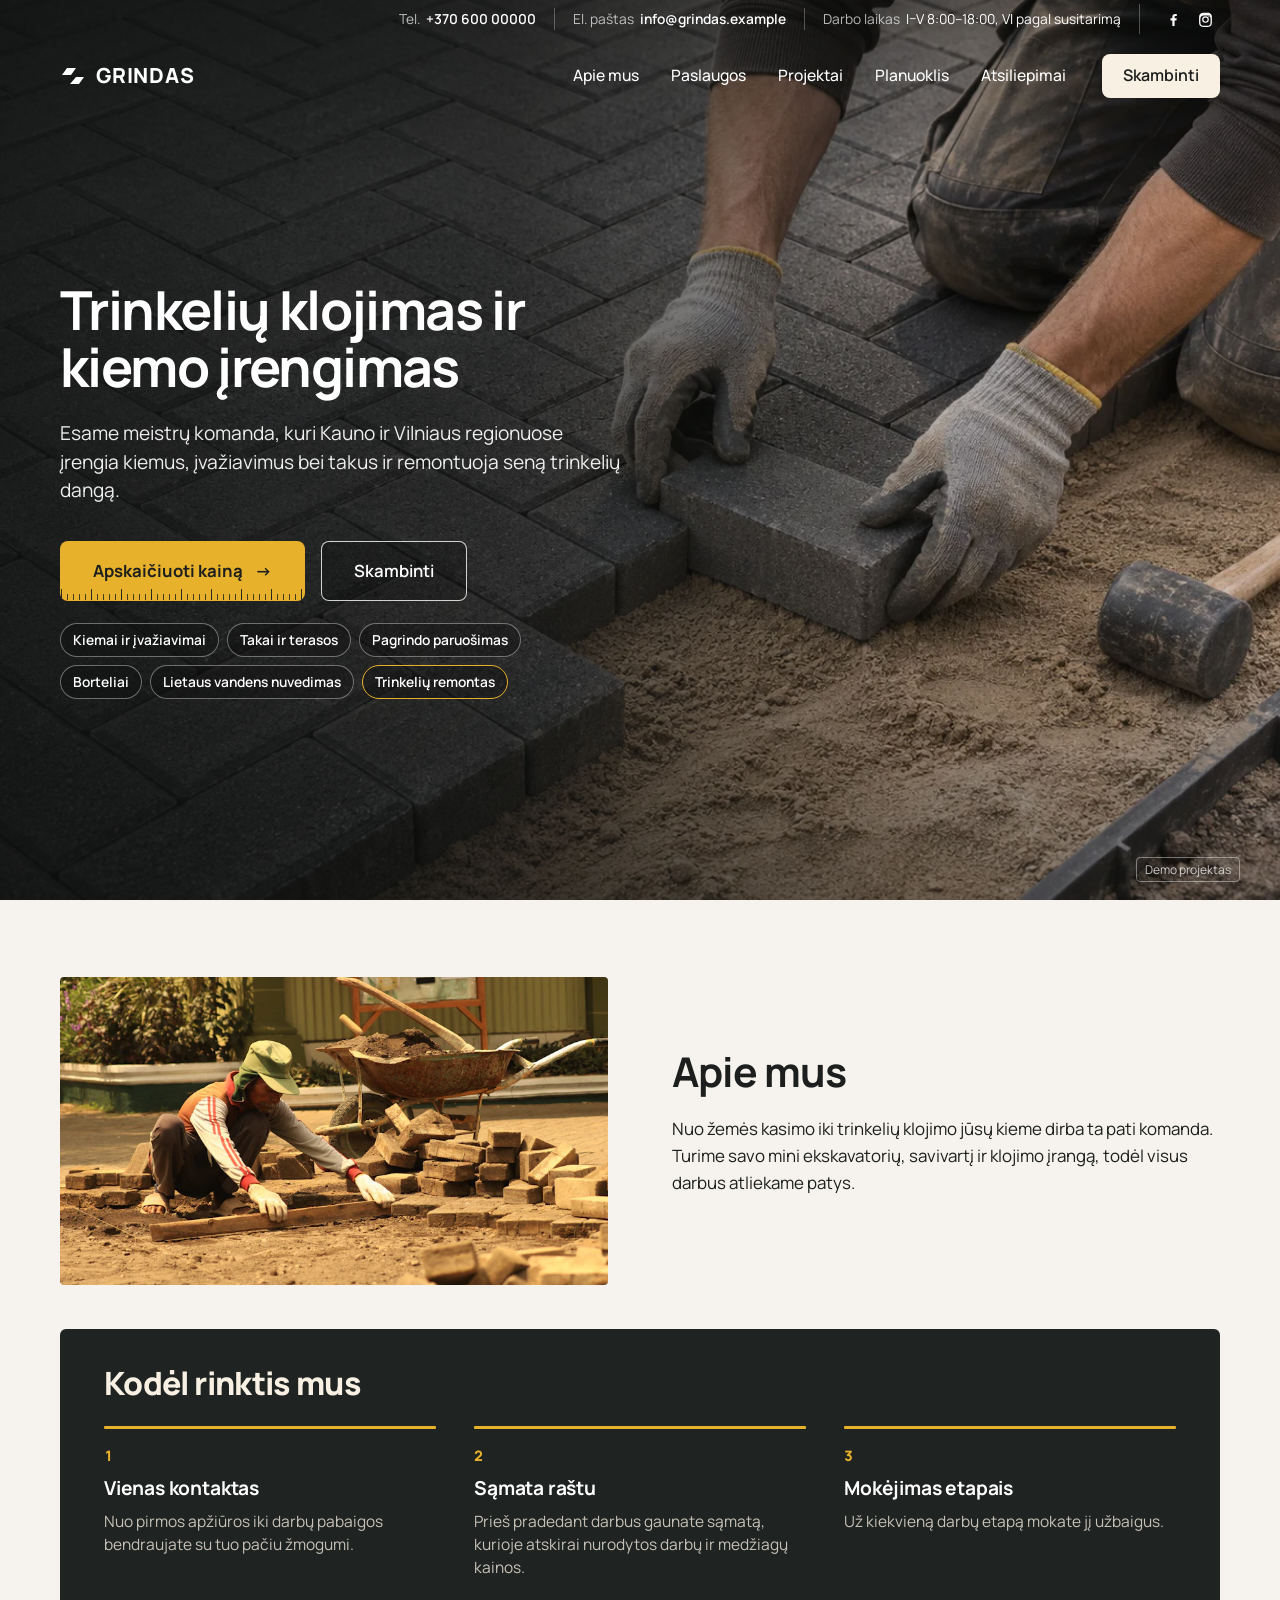
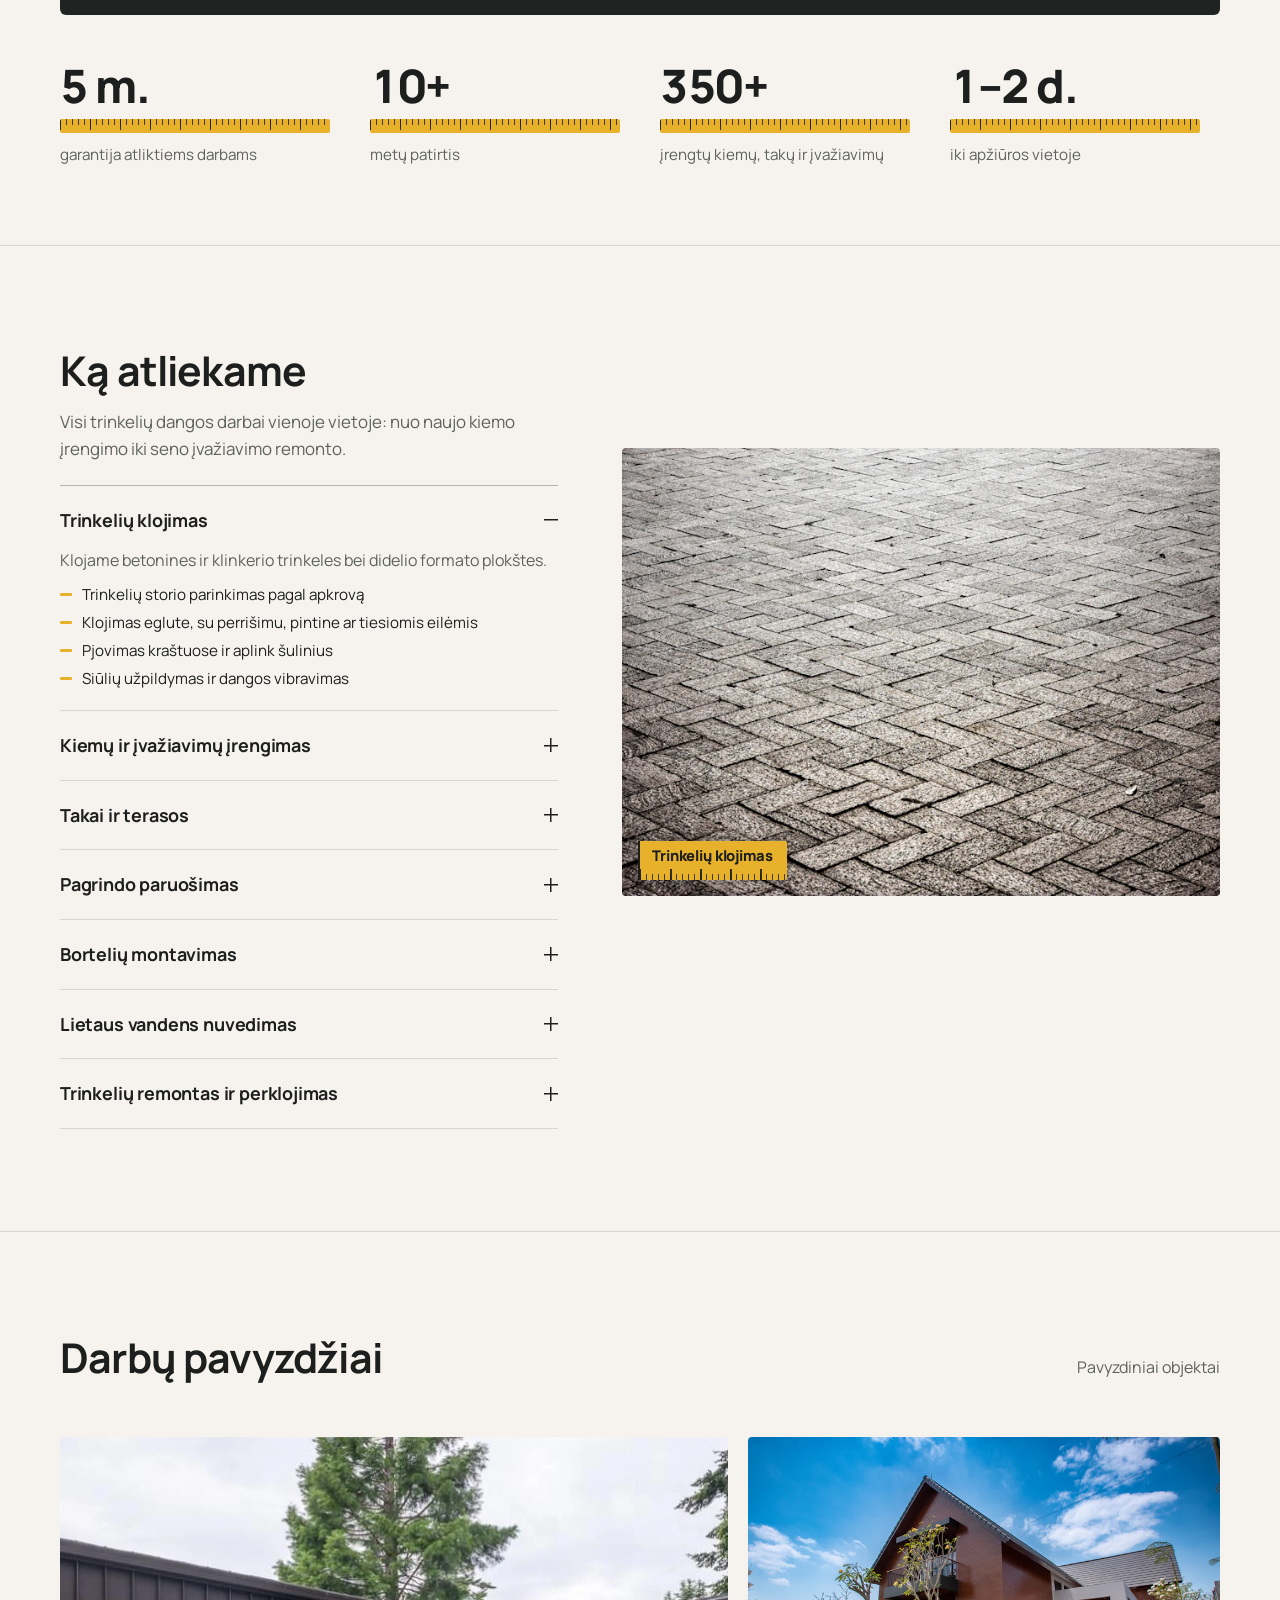
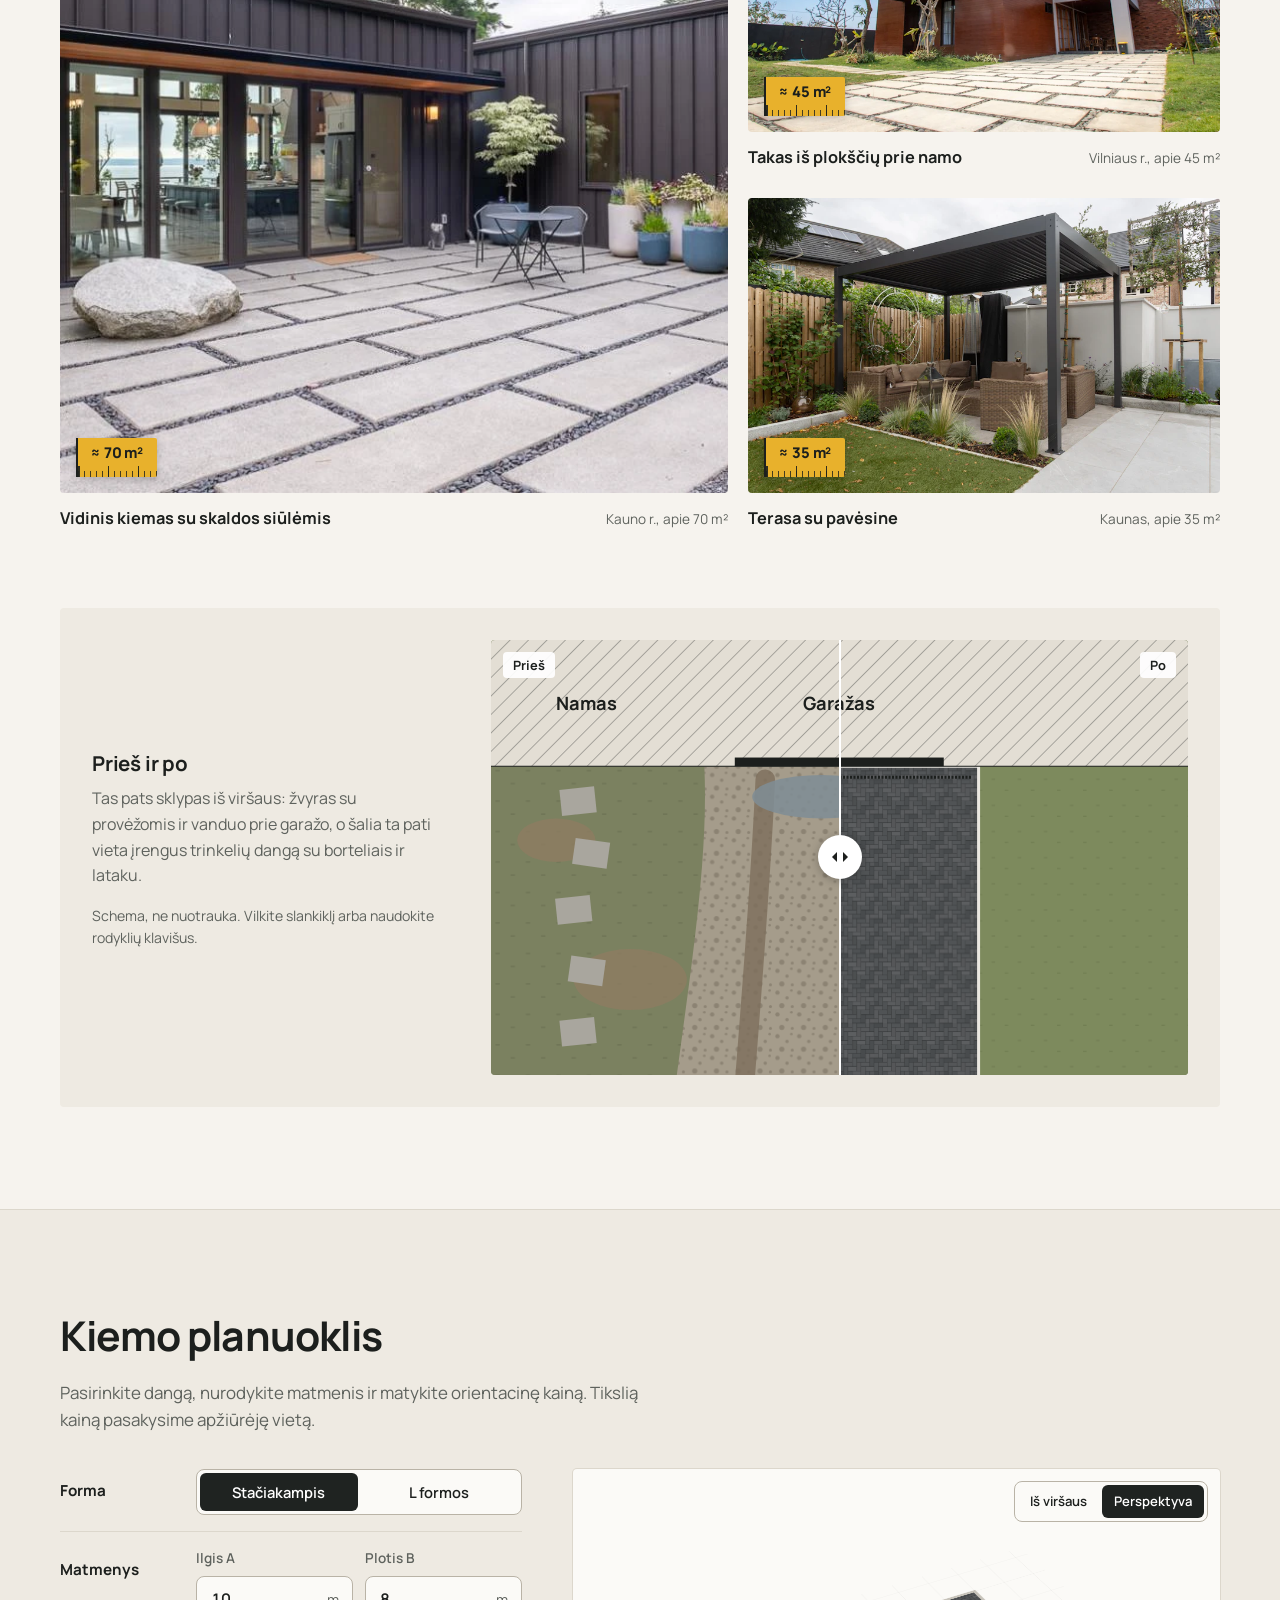
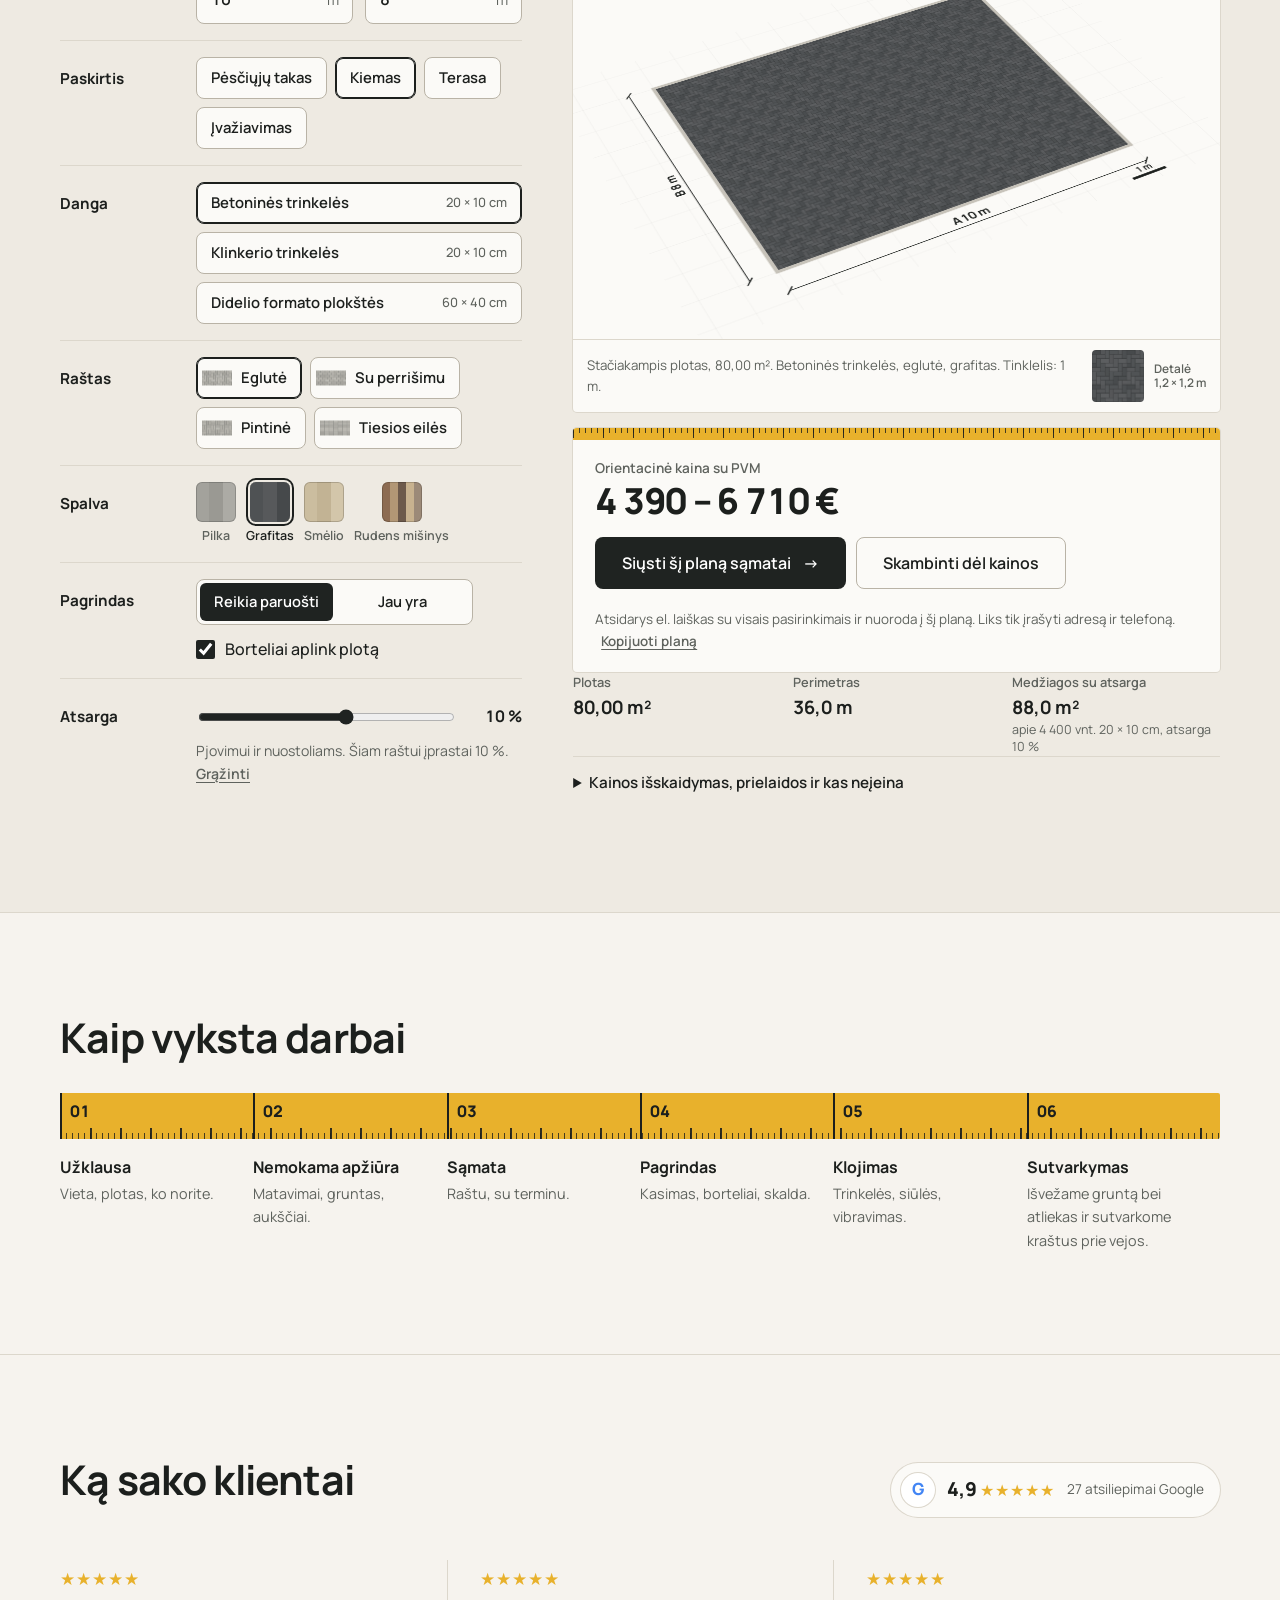
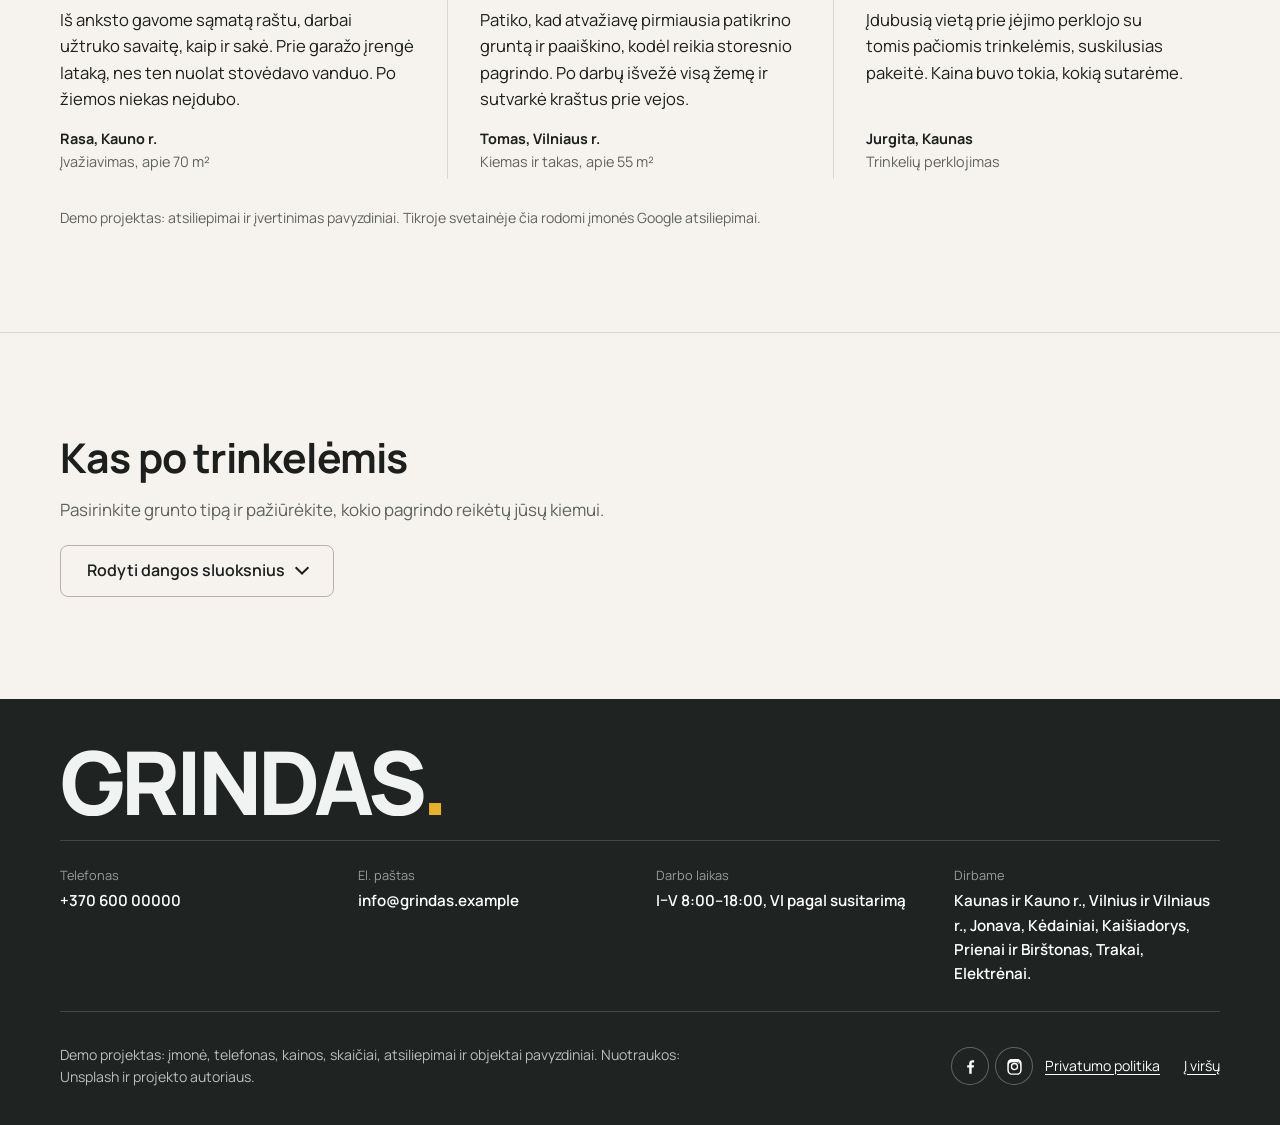
==== commit 42db5865: "Suskleidžiama skiltis Kas po trinkelėmis, pataisytas sluoksnio aprašymo stilius, pašalintos testų nu" ====
--- a/index.html
+++ b/index.html
@@ -16,7 +16,7 @@
   <link rel="preload" as="style" href="https://fonts.googleapis.com/css2?family=Manrope:wght@400;500;600;700;800&display=swap" onload="this.onload=null;this.rel='stylesheet'">
   <noscript><link rel="stylesheet" href="https://fonts.googleapis.com/css2?family=Manrope:wght@400;500;600;700;800&display=swap"></noscript>
   <link rel="preload" as="image" href="assets/img/photos/trinkeliu-klojimas.webp" imagesrcset="assets/img/photos/trinkeliu-klojimas-900.webp 900w, assets/img/photos/trinkeliu-klojimas.webp 1672w" imagesizes="100vw" fetchpriority="high">
-  <link rel="stylesheet" href="assets/css/styles.css?v=20261122-7">
+  <link rel="stylesheet" href="assets/css/styles.css?v=20261122-8">
   <script>
     if ("IntersectionObserver" in window && !(window.matchMedia && matchMedia("(prefers-reduced-motion: reduce)").matches)) {
       document.documentElement.classList.add("hero-anim");
@@ -103,7 +103,7 @@
       </div>
 
       <div class="wrap">
-        <div class="why">
+        <div class="why-us">
           <h3 id="why-title" class="why-title">Kodėl rinktis mus</h3>
           <ul class="why-list" role="list">
             <li><span class="why-n" aria-hidden="true">1</span><h4>Vienas kontaktas</h4><p>Nuo pirmos apžiūros iki darbų pabaigos bendraujate su tuo pačiu žmogumi.</p></li>
@@ -452,9 +452,14 @@
     <!-- KAS PO TRINKELĖMIS -->
     <section class="section layers" id="pagrindas" aria-labelledby="base-title">
       <div class="wrap">
+        <div class="layers-head">
+          <h2 id="base-title" class="h2">Kas po trinkelėmis</h2>
+          <p class="lede layers-teaser">Pasirinkite grunto tipą ir pažiūrėkite, kokio pagrindo reikėtų jūsų kiemui.</p>
+          <button type="button" class="btn btn-line-dark layers-toggle" id="layersToggle" aria-expanded="false" aria-controls="layersBody"><span class="layers-toggle-label">Rodyti dangos sluoksnius</span><span class="layers-toggle-icon" aria-hidden="true"></span></button>
+        </div>
+        <div class="layers-body" id="layersBody" hidden>
         <div class="layers-grid">
           <div class="layers-text">
-            <h2 id="base-title" class="h2">Kas po trinkelėmis</h2>
             <p class="lede">Tinkamai paruoštas pagrindas lemia, ar danga ilgai išliks lygi. Paspauskite sluoksnį.</p>
             <div class="xs-controls">
               <div class="xs-control">
@@ -474,6 +479,7 @@
             <svg id="xsecSvg" viewBox="0 0 700 540" role="group" aria-label="Dangos sluoksnių pjūvis"></svg>
             <figcaption class="hint">Orientaciniai storiai. Tikslų pagrindo storį nustatome apžiūrėję gruntą. <button type="button" class="link-btn" id="xsecReplay">Parodyti klojimo eiliškumą</button></figcaption>
           </figure>
+        </div>
         </div>
       </div>
     </section>
@@ -500,10 +506,10 @@
 
   <a class="call-bar" href="#kontaktai" data-tel aria-label="Skambinti">Skambinti <span data-biz="phoneText"></span></a>
 
-  <script src="assets/js/config.js?v=20261122-7"></script>
-  <script src="assets/js/calc.js?v=20261122-7"></script>
-  <script src="assets/js/paving.js?v=20261122-7"></script>
-  <script src="assets/js/planner.js?v=20261122-7"></script>
-  <script src="assets/js/main.js?v=20261122-7"></script>
+  <script src="assets/js/config.js?v=20261122-8"></script>
+  <script src="assets/js/calc.js?v=20261122-8"></script>
+  <script src="assets/js/paving.js?v=20261122-8"></script>
+  <script src="assets/js/planner.js?v=20261122-8"></script>
+  <script src="assets/js/main.js?v=20261122-8"></script>
 </body>
 </html>
--- a/assets/css/styles.css
+++ b/assets/css/styles.css
@@ -712,7 +712,7 @@
 @media (min-width: 601px) { .hero-services { max-width: 520px; } }
 
 /* ---------- KODĖL RINKTIS MUS ---------- */
-.why { margin-top: clamp(40px, 5vw, 64px); background: var(--dark); color: var(--cream); border-radius: 6px; padding: clamp(28px, 4vw, 48px); }
+.why-us { margin-top: clamp(40px, 5vw, 64px); background: var(--dark); color: var(--cream); border-radius: 6px; padding: clamp(28px, 4vw, 48px); }
 .why-title { margin: 0 0 clamp(20px, 3vw, 32px); font-size: clamp(1.5rem, 2.6vw, 2rem); font-weight: 800; letter-spacing: -.02em; line-height: 1.15; }
 .why-list { list-style: none; margin: 0; padding: 0; display: grid; grid-template-columns: repeat(3, minmax(0, 1fr)); gap: clamp(20px, 3vw, 40px); }
 .why-list li { position: relative; padding-top: 18px; }
@@ -720,18 +720,26 @@
 .why-n { display: block; color: var(--tape); font-weight: 800; font-size: .9rem; letter-spacing: .04em; font-variant-numeric: tabular-nums; }
 .why-list h4 { margin: 6px 0 6px; font-size: 1.2rem; font-weight: 700; letter-spacing: -.01em; color: #fff; }
 .why-list p { margin: 0; color: rgba(247,240,227,.78); font-size: .97rem; line-height: 1.5; }
-.why-more { margin: clamp(22px, 3vw, 32px) 0 0; padding-top: 18px; border-top: 1px solid rgba(247,240,227,.16); color: rgba(247,240,227,.72); font-size: .93rem; }
-.why-more strong { color: var(--cream); font-weight: 700; }
 @media (max-width: 760px) { .why-list { grid-template-columns: 1fr; gap: 22px; } }
 
 /* ---------- APIE MUS: kompaktiškiau ---------- */
 .section.about { padding-block: clamp(48px, 6vw, 80px); }
 .about-photo { aspect-ratio: 16 / 10; }
 @media (min-width: 861px) { .about-photo { aspect-ratio: 16 / 9; } }
-.about .why { margin-top: clamp(28px, 3.5vw, 44px); padding: clamp(24px, 3vw, 36px) clamp(24px, 3.5vw, 44px); }
+.about .why-us { margin-top: clamp(28px, 3.5vw, 44px); padding: clamp(24px, 3vw, 36px) clamp(24px, 3.5vw, 44px); }
 .about .why-title { margin-bottom: clamp(16px, 2vw, 24px); }
 .about .stats { margin-top: clamp(32px, 4vw, 48px); }
 @media (max-width: 860px) { .about-text .h2 { margin-top: 0; } .about .about-grid { gap: 22px; } }
 
 /* ---------- KAIP VYKSTA DARBAI (atskira skiltis) ---------- */
 .process-sec .steps { margin-top: clamp(20px, 3vw, 32px); }
+
+/* ---------- KAS PO TRINKELĖMIS: suskleidžiama ---------- */
+.layers-head .h2 { margin-bottom: .35em; }
+.layers-teaser { margin: 0 0 22px; max-width: 36em; }
+.layers-toggle { gap: 12px; }
+.layers-toggle-icon { width: 10px; height: 10px; border-right: 2px solid currentColor; border-bottom: 2px solid currentColor; transform: translateY(-3px) rotate(45deg); transition: transform .2s var(--ease); }
+.layers-toggle[aria-expanded="true"] .layers-toggle-icon { transform: translateY(2px) rotate(-135deg); }
+.layers-body[hidden] { display: none; }
+.layers-body { margin-top: clamp(32px, 4vw, 48px); }
+@media (max-width: 600px) { .layers-toggle { width: 100%; justify-content: space-between; } }
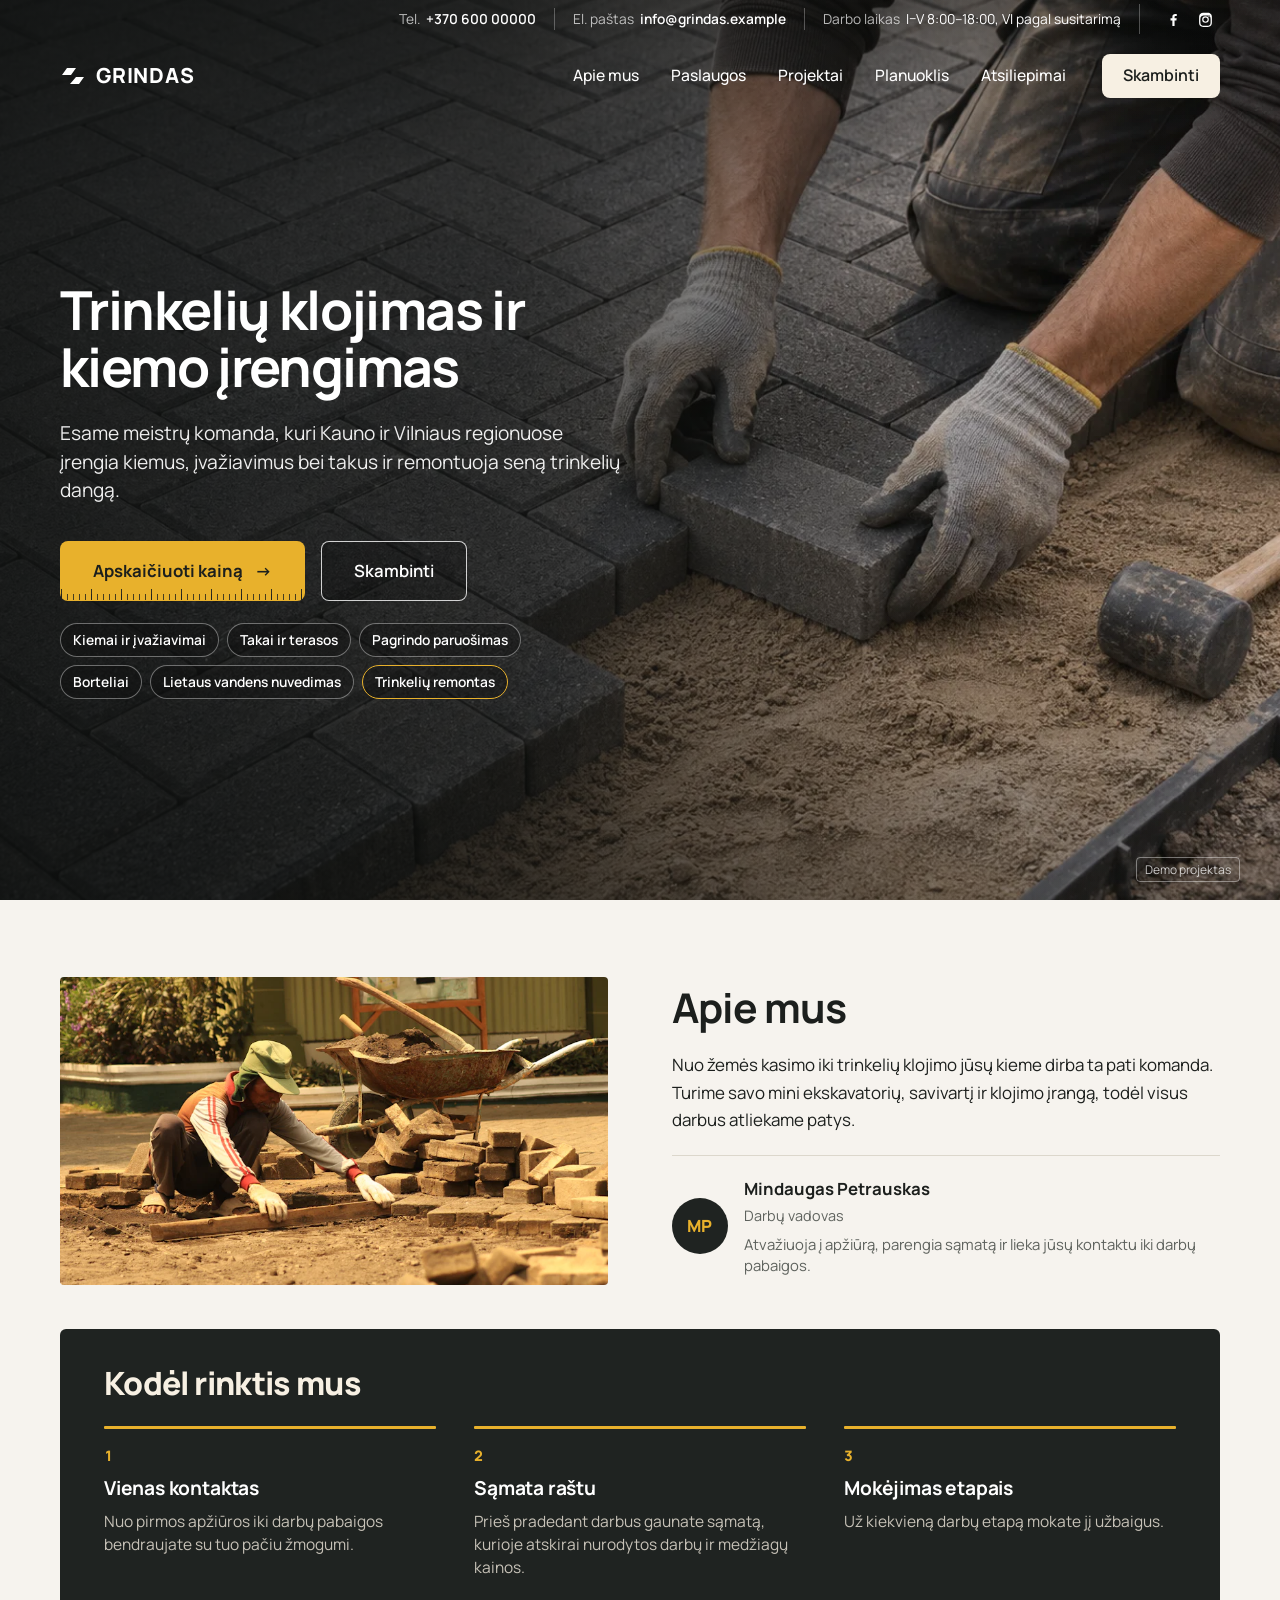
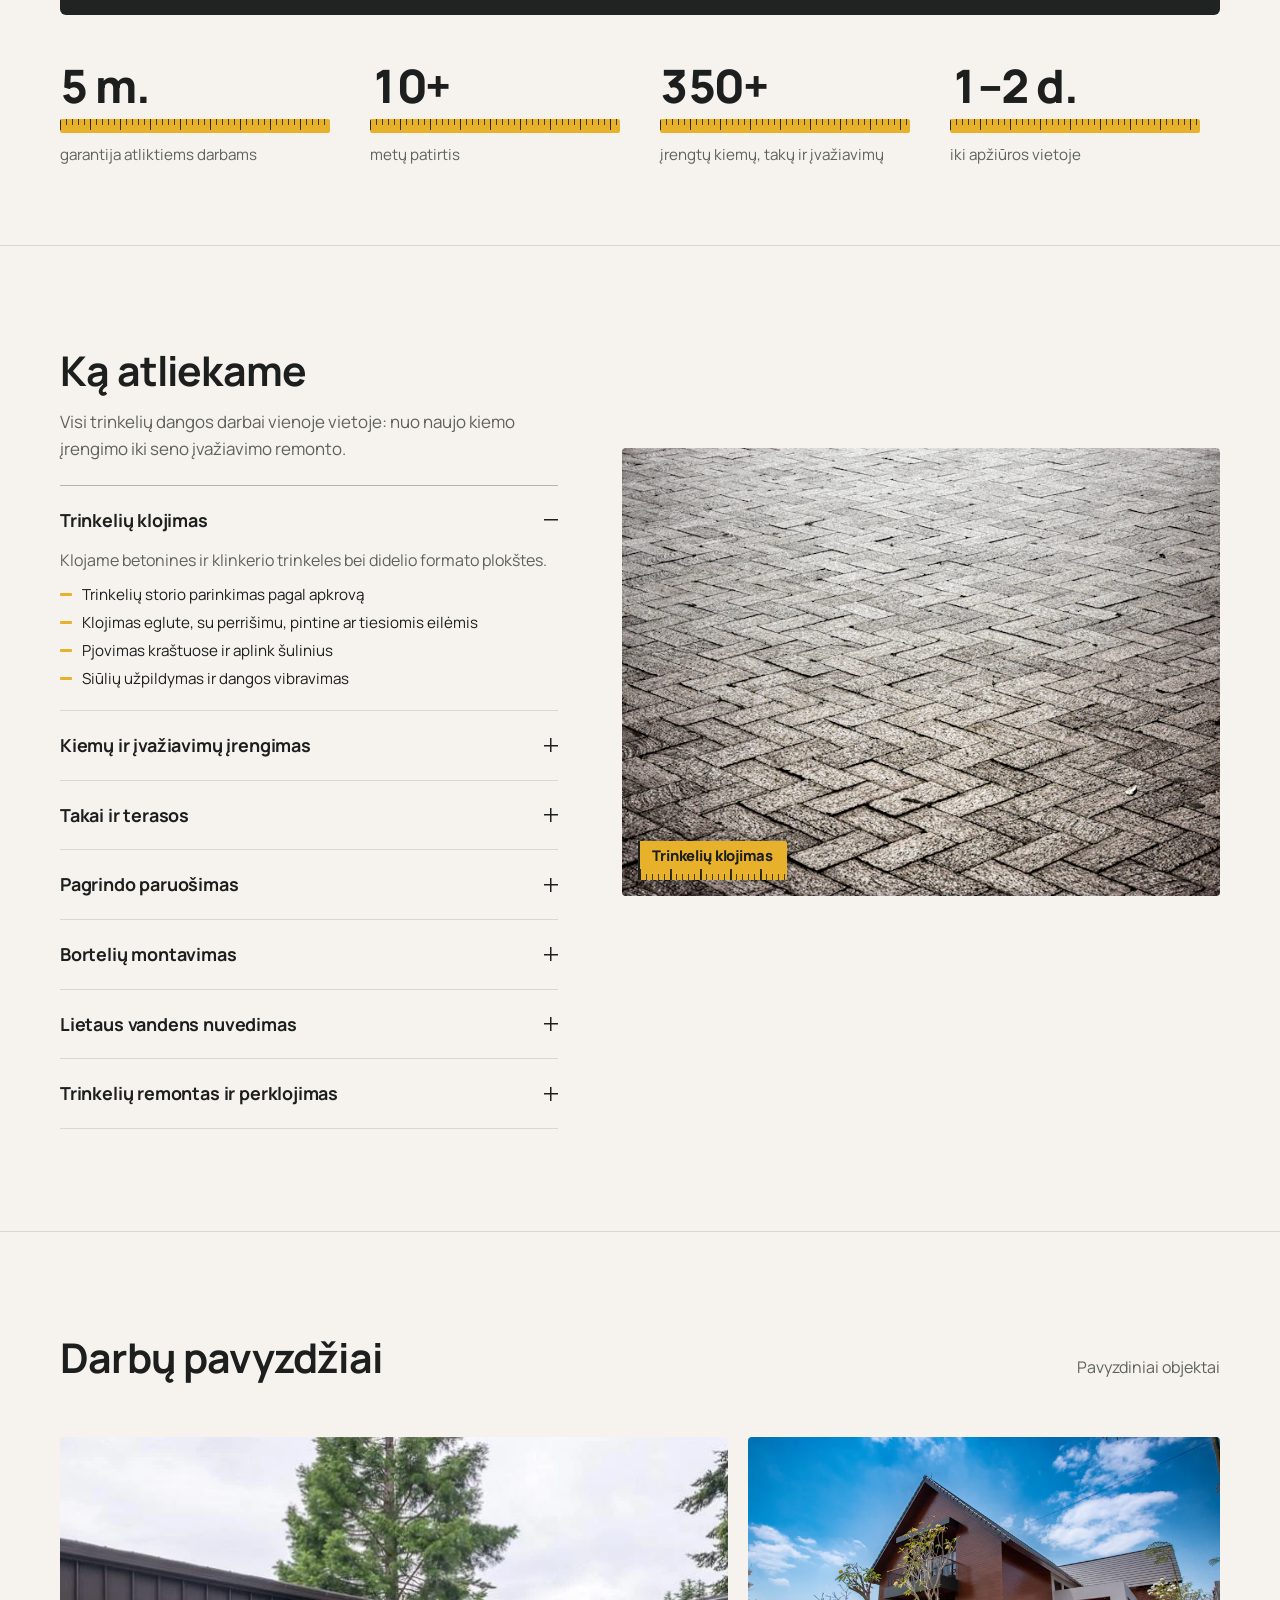
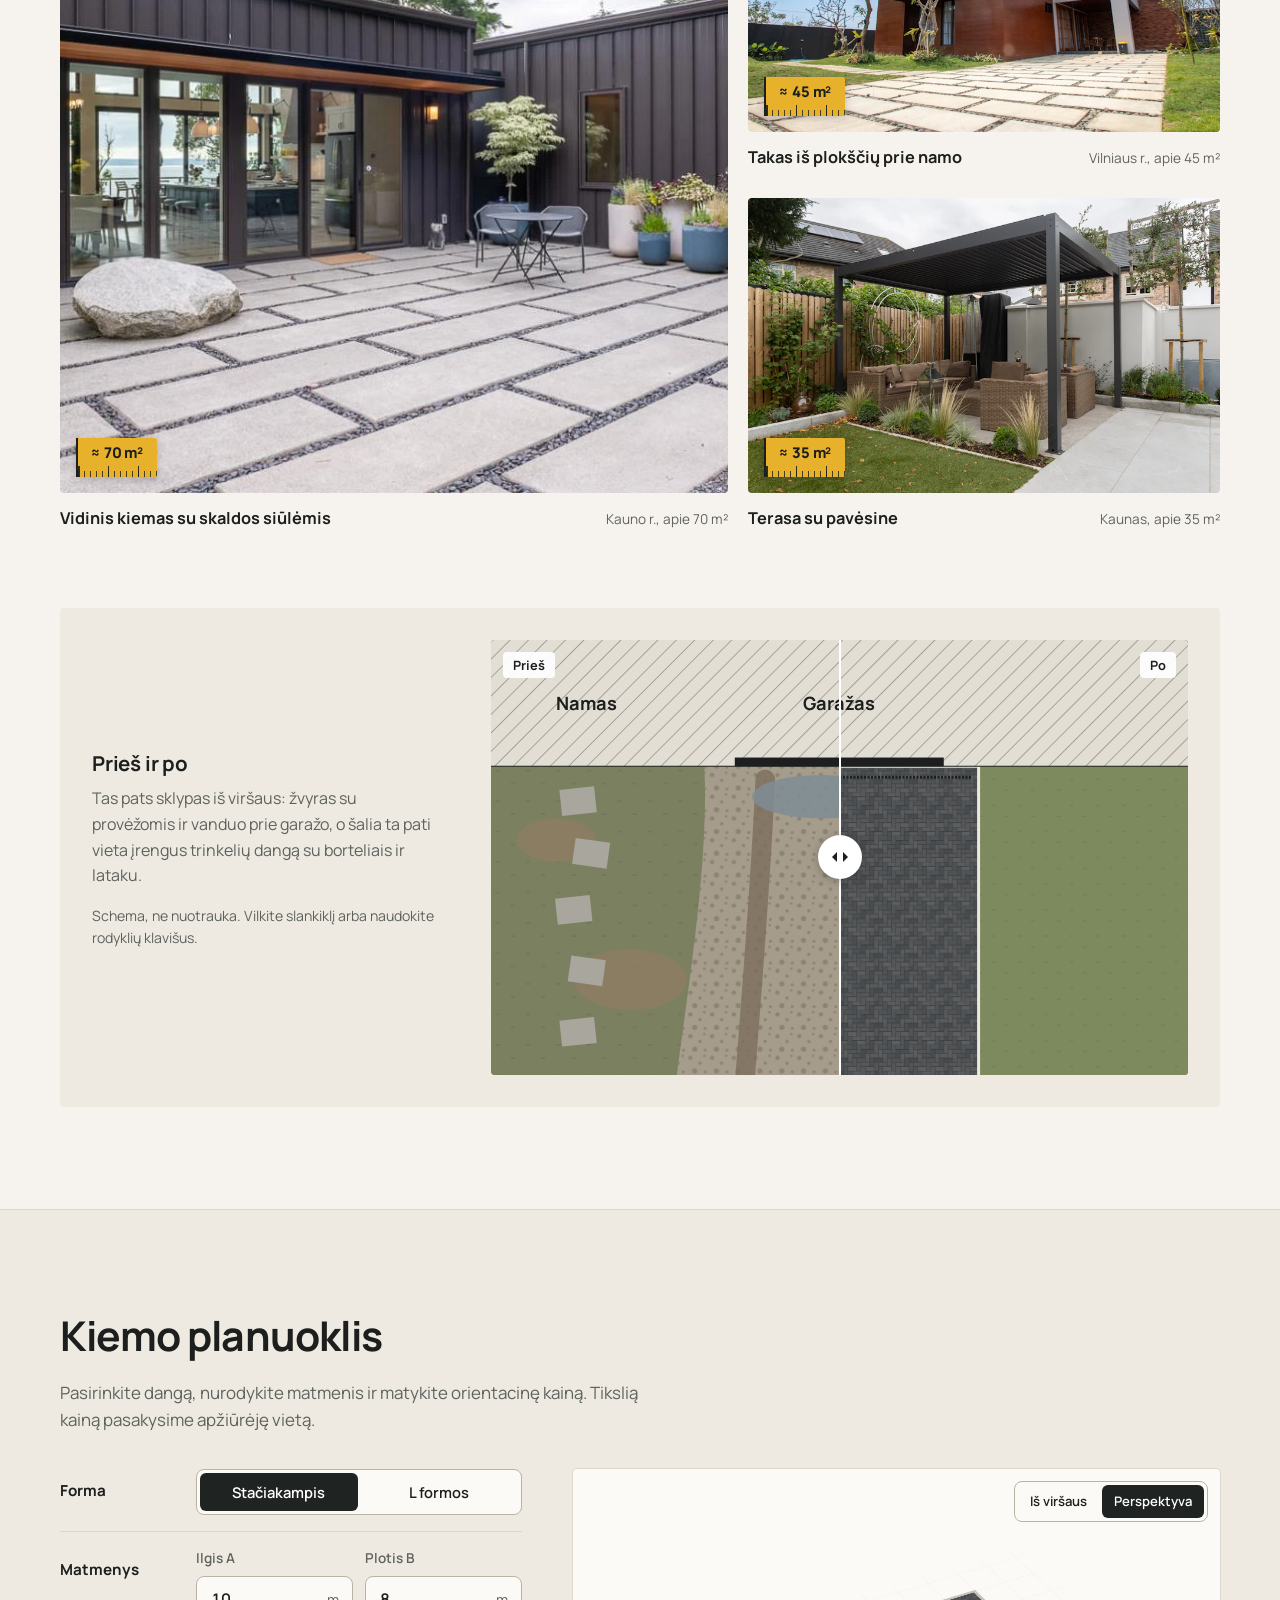
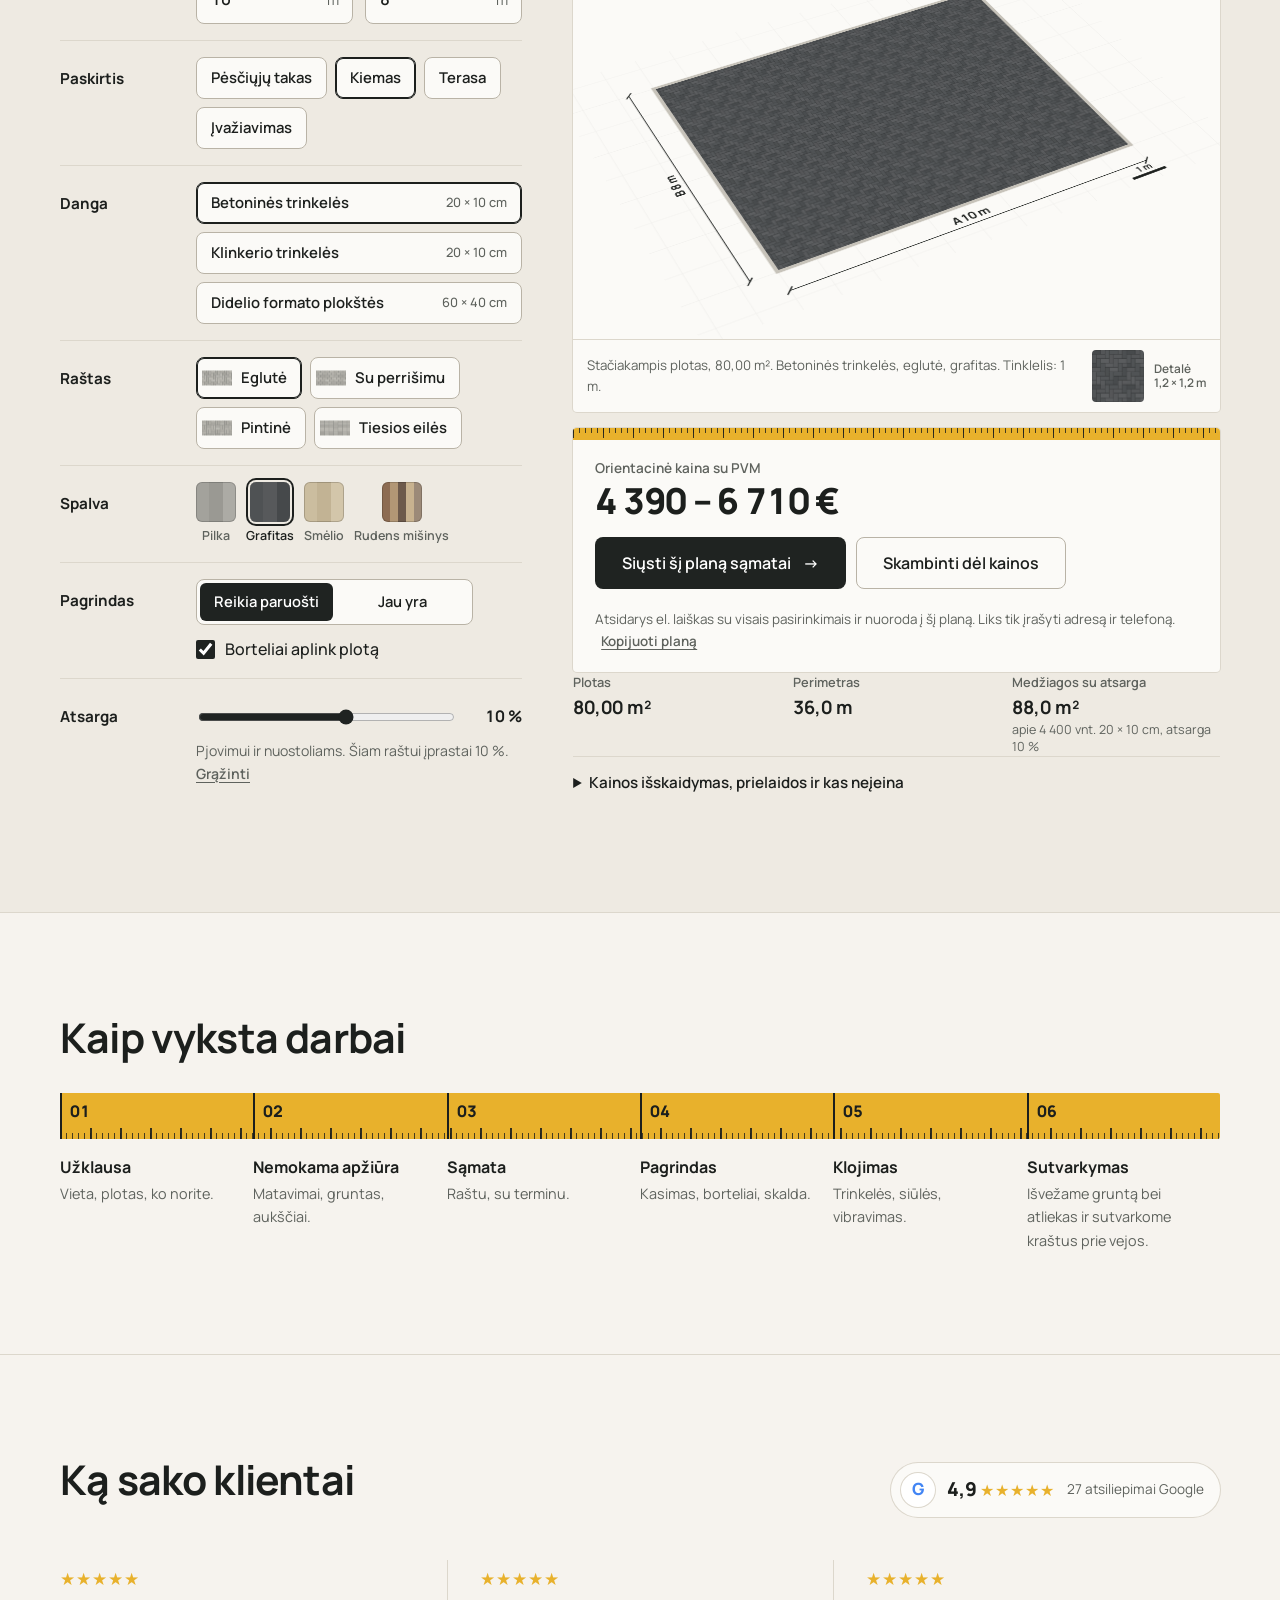
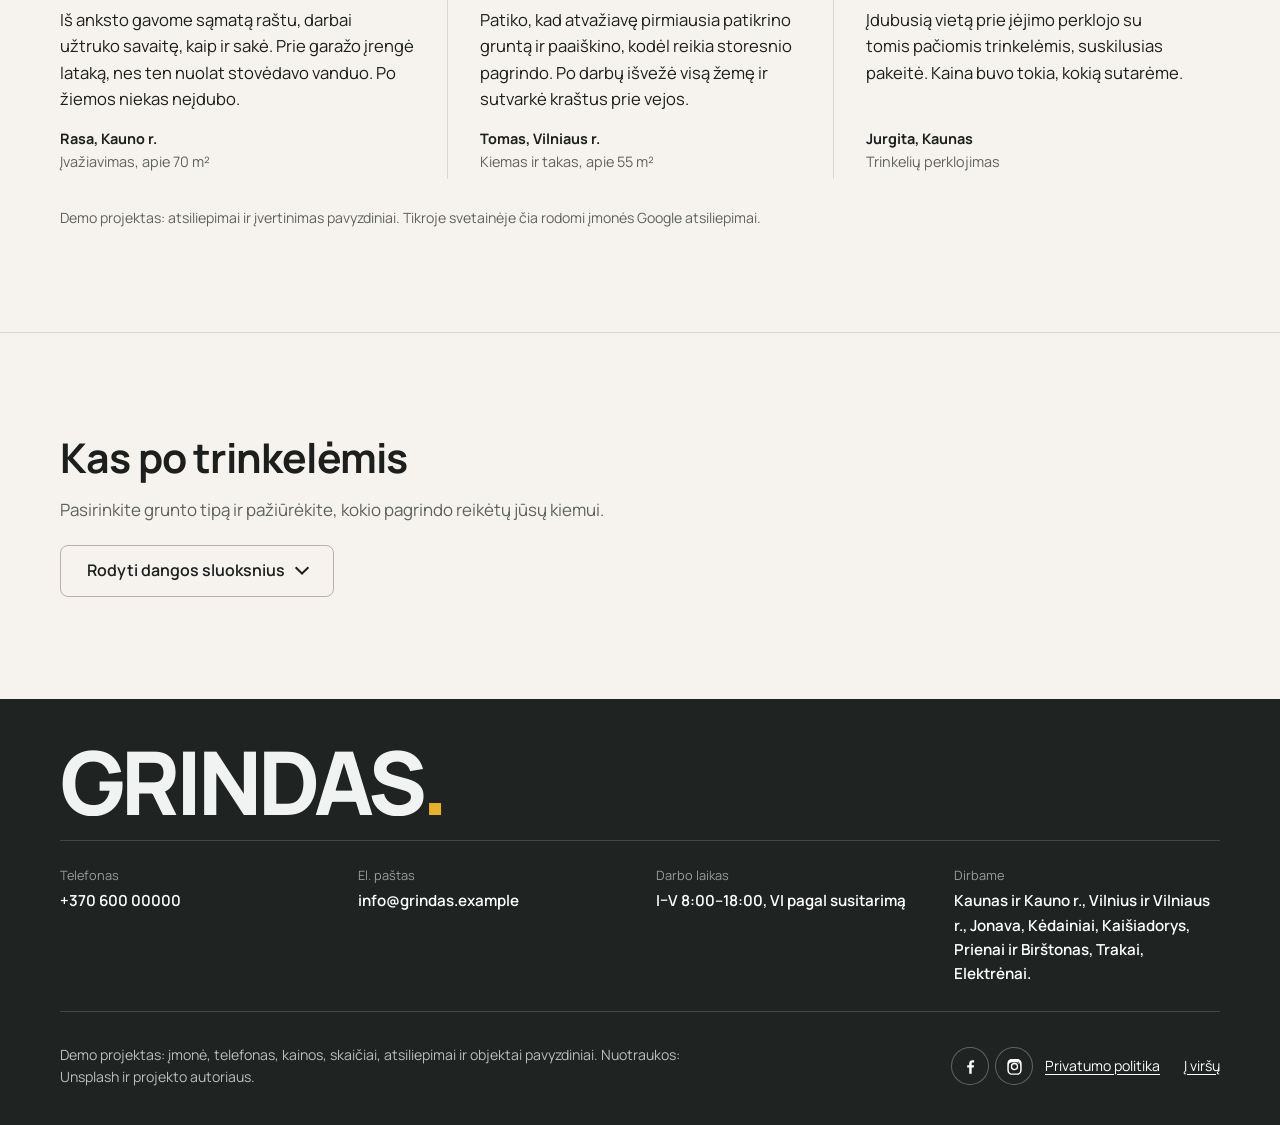
==== commit c4b5d09f: "Darbų vadovas skiltyje Apie mus, sutvarkytas styles.css, paslaugų nuotrauka lieka matoma slenkant Co" ====
--- a/index.html
+++ b/index.html
@@ -16,7 +16,7 @@
   <link rel="preload" as="style" href="https://fonts.googleapis.com/css2?family=Manrope:wght@400;500;600;700;800&display=swap" onload="this.onload=null;this.rel='stylesheet'">
   <noscript><link rel="stylesheet" href="https://fonts.googleapis.com/css2?family=Manrope:wght@400;500;600;700;800&display=swap"></noscript>
   <link rel="preload" as="image" href="assets/img/photos/trinkeliu-klojimas.webp" imagesrcset="assets/img/photos/trinkeliu-klojimas-900.webp 900w, assets/img/photos/trinkeliu-klojimas.webp 1672w" imagesizes="100vw" fetchpriority="high">
-  <link rel="stylesheet" href="assets/css/styles.css?v=20261122-8">
+  <link rel="stylesheet" href="assets/css/styles.css?v=20261122-10">
   <script>
     if ("IntersectionObserver" in window && !(window.matchMedia && matchMedia("(prefers-reduced-motion: reduce)").matches)) {
       document.documentElement.classList.add("hero-anim");
@@ -99,6 +99,14 @@
         <div class="about-text">
           <h2 id="about-title" class="h2">Apie mus</h2>
           <p class="lede">Nuo žemės kasimo iki trinkelių klojimo jūsų kieme dirba ta pati komanda. Turime savo mini ekskavatorių, savivartį ir klojimo įrangą, todėl visus darbus atliekame patys.</p>
+          <div class="about-person">
+            <span class="about-person-avatar" aria-hidden="true" data-biz="managerInitials">MP</span>
+            <p class="about-person-text">
+              <strong data-biz="manager">Mindaugas Petrauskas</strong>
+              <span class="about-person-role" data-biz="managerRole">Darbų vadovas</span>
+              <span class="about-person-note">Atvažiuoja į apžiūrą, parengia sąmatą ir lieka jūsų kontaktu iki darbų pabaigos.</span>
+            </p>
+          </div>
         </div>
       </div>
 
@@ -506,10 +514,10 @@
 
   <a class="call-bar" href="#kontaktai" data-tel aria-label="Skambinti">Skambinti <span data-biz="phoneText"></span></a>
 
-  <script src="assets/js/config.js?v=20261122-8"></script>
-  <script src="assets/js/calc.js?v=20261122-8"></script>
-  <script src="assets/js/paving.js?v=20261122-8"></script>
-  <script src="assets/js/planner.js?v=20261122-8"></script>
-  <script src="assets/js/main.js?v=20261122-8"></script>
+  <script src="assets/js/config.js?v=20261122-10"></script>
+  <script src="assets/js/calc.js?v=20261122-10"></script>
+  <script src="assets/js/paving.js?v=20261122-10"></script>
+  <script src="assets/js/planner.js?v=20261122-10"></script>
+  <script src="assets/js/main.js?v=20261122-10"></script>
 </body>
 </html>
--- a/assets/css/styles.css
+++ b/assets/css/styles.css
@@ -1,6 +1,7 @@
 /* =========================================================
    GRINDAS — stiliai
-   Tamsus nuotraukos hero, šviesus kūnas, ramios linijos.
+   Tamsus nuotraukos hero, šviesus kūnas, ruletės geltona tam,
+   kas matuojama ar eina seka. Skiltys išdėstytos puslapio tvarka.
    ========================================================= */
 
 :root {
@@ -40,7 +41,7 @@
 .skip { position: absolute; left: 12px; top: -60px; background: var(--ink); color: var(--bg); padding: 10px 14px; z-index: 100; border-radius: var(--radius); }
 .skip:focus { top: 12px; }
 
-/* ---------- Tipografija ---------- */
+/* ---------- Tipografija ir skiltys ---------- */
 .h2 { font-weight: 700; font-size: clamp(1.85rem, 3.2vw, 2.6rem); line-height: 1.12; letter-spacing: -.02em; margin: 0 0 .5em; }
 .h3 { font-weight: 700; font-size: clamp(1.2rem, 1.6vw, 1.4rem); line-height: 1.25; letter-spacing: -.01em; margin: 0 0 .5em; }
 .h4 { font-weight: 700; font-size: 1rem; margin: 0 0 .4em; }
@@ -71,13 +72,29 @@
 .btn-dark { background: var(--dark); color: #fff; }
 .btn-dark:hover { background: #000; }
 .btn:disabled { opacity: .45; cursor: not-allowed; }
-
-/* ---------- Antraštė ---------- */
+/* pagrindinis veiksmas: ruletės juosta */
+.btn-tape { background: var(--tape-ticks), var(--tape); color: var(--ink); font-weight: 700; padding-bottom: 6px; }
+.btn-tape:hover { background: var(--tape-ticks), #F2C24A; }
+.btn-line-dark { background: transparent; color: var(--ink); border-color: var(--line-strong); }
+.btn-line-dark:hover { border-color: var(--ink); }
+
+/* ---------- Antraštė ir kontaktų juosta ---------- */
 .site-header { position: fixed; top: 0; left: 0; right: 0; z-index: 50; color: #fff; transition: background-color .25s, color .25s, box-shadow .25s; }
-.header-inner { display: flex; align-items: center; gap: 24px; min-height: 76px; border-bottom: 1px solid rgba(255,255,255,.35); transition: border-color .25s; }
+.header-inner { display: flex; align-items: center; gap: 24px; min-height: 76px; }
 .site-header.is-solid { background: rgba(246, 243, 238, .96); color: var(--ink); box-shadow: 0 1px 0 var(--line); }
-.site-header.is-solid .header-inner { border-color: transparent; }
 @supports (backdrop-filter: blur(1px)) { .site-header.is-solid { background: rgba(246, 243, 238, .86); backdrop-filter: blur(12px); } }
+.topbar { max-height: 40px; overflow: hidden; font-size: .86rem; transition: max-height .25s var(--ease); }
+.topbar-inner { display: flex; align-items: center; justify-content: flex-end; gap: 0; min-height: 38px; }
+.tb-item { display: inline-flex; gap: 6px; align-items: center; padding: 0 0 0 18px; margin-left: 18px; border-left: 1px solid rgba(255,255,255,.28); white-space: nowrap; }
+.tb-item:first-child { border-left: 0; margin-left: 0; padding-left: 0; }
+.tb-label { opacity: .7; }
+.topbar a { text-decoration: none; font-weight: 600; }
+.topbar a:hover { text-decoration: underline; }
+.site-header.is-solid .topbar, .nav-open .topbar { max-height: 0; }
+.tb-social { gap: 2px; }
+.social-link { display: inline-grid; place-items: center; width: 30px; height: 30px; border-radius: 50%; color: inherit; transition: background-color .15s; }
+.social-link svg { width: 17px; height: 17px; fill: currentColor; }
+.social-link:hover { background: rgba(255,255,255,.14); }
 .brand { display: inline-flex; align-items: center; gap: 10px; text-decoration: none; font-weight: 800; font-size: 1.3rem; letter-spacing: .04em; }
 .brand-mark { width: 26px; height: 16px; fill: currentColor; }
 .nav { display: flex; align-items: center; gap: 36px; margin-left: auto; }
@@ -104,30 +121,106 @@
   .nav ul a { display: block; padding: 14px 0; border-bottom: 1px solid var(--line); font-size: 1.08rem; }
   .nav-cta { margin-top: 18px; min-height: 50px; background: var(--dark); color: #fff; }
 }
-
-/* ---------- 01 HERO ---------- */
-.hero { position: relative; min-height: min(92vh, 860px); display: flex; align-items: center; color: #fff; overflow: hidden; background: #1a1d1b; }
+@media (max-width: 760px) {
+  .tb-email, .tb-hours { display: none; }
+  .topbar-inner { justify-content: space-between; }
+  .tb-social { border-left: 0; }
+}
+
+/* ---------- Hero ---------- */
+.hero { position: relative; min-height: 100vh; min-height: 100svh; display: flex; align-items: center; color: #fff; overflow: hidden; background: #1a1d1b; }
 .hero-photo { position: absolute; inset: 0; background: #1a1d1b url("[data-uri]") 65% 50% / cover no-repeat; }
 .hero-photo img { width: 100%; height: 100%; object-fit: cover; object-position: 65% 50%; transition: opacity .3s; }
 .hero-anim .hero-photo:not(.is-done) img, .hero-photo.is-assembling img { opacity: 0; }
 .hero-tile { position: absolute; background-repeat: no-repeat; animation: tileIn .5s var(--ease) var(--d, 0s) backwards; }
 @keyframes tileIn { from { opacity: 0; transform: translateY(-12px); } }
 .hero-shade { position: absolute; inset: 0; background: linear-gradient(90deg, rgba(12,14,13,.86) 0%, rgba(12,14,13,.68) 40%, rgba(12,14,13,.22) 72%, rgba(12,14,13,.08) 100%), linear-gradient(0deg, rgba(12,14,13,.35), rgba(12,14,13,0) 35%), linear-gradient(180deg, rgba(12,14,13,.45), rgba(12,14,13,0) 22%); pointer-events: none; }
-.hero-inner { position: relative; width: 100%; padding-top: 120px; padding-bottom: 80px; }
-.hero-title { font-weight: 700; font-size: clamp(2.4rem, 5.4vw, 4.4rem); line-height: 1.06; letter-spacing: -.03em; margin: 0 0 24px; max-width: 12em; }
-.hero-lead { font-size: clamp(1.05rem, 1.5vw, 1.3rem); line-height: 1.5; max-width: 30em; margin: 0 0 36px; color: rgba(255,255,255,.92); }
+/* kompiuteryje tekstas laikosi kairėje, tamsių trinkelių zonoje, kad neuždengtų meistro rankų */
+.hero-inner { position: relative; width: 100%; padding-top: 160px; padding-bottom: 80px; }
+.hero-title { font-weight: 700; font-size: clamp(2.4rem, 4.2vw, 3.6rem); line-height: 1.06; letter-spacing: -.03em; margin: 0 0 24px; max-width: 600px; }
+.hero-lead { font-size: clamp(1.05rem, 1.5vw, 1.3rem); line-height: 1.5; max-width: 560px; margin: 0 0 36px; color: rgba(255,255,255,.92); }
 .hero-actions { display: flex; flex-wrap: wrap; gap: 16px; }
 .hero-actions .btn { min-height: 60px; padding: 0 32px; font-size: 1.05rem; }
+.hero-services { display: flex; flex-wrap: wrap; gap: 8px; margin-top: 22px; max-width: 520px; }
+.hero-services a {
+  display: inline-flex; align-items: center; min-height: 34px; padding: 0 12px;
+  border: 1px solid rgba(255,255,255,.38); border-radius: 999px; background: rgba(12,14,13,.35);
+  color: #fff; font-size: .86rem; font-weight: 600; text-decoration: none; white-space: nowrap;
+  transition: background-color .15s, border-color .15s;
+}
+.hero-services a:hover { background: rgba(255,255,255,.14); border-color: #fff; }
+.hero-services a[data-open-service="p-remontas"] { border-color: var(--tape); }
 .demo-tag { position: absolute; right: var(--gutter); bottom: 18px; margin: 0; font-size: .75rem; color: rgba(255,255,255,.75); border: 1px solid rgba(255,255,255,.4); border-radius: 4px; padding: 2px 8px; }
+/* telefone nuotrauka prasideda po meniu juosta (≈114 px), tekstas po ja; mygtukai telpa pirmame ekrane */
 @media (max-width: 600px) {
-  .hero { min-height: 640px; align-items: flex-end; }
-  .hero-shade { background: linear-gradient(0deg, rgba(12,14,13,.88) 0%, rgba(12,14,13,.6) 55%, rgba(12,14,13,.35) 100%); }
-  .hero-inner { padding-bottom: 64px; }
-  .hero-actions .btn { flex: 1 1 100%; }
-}
-
-/* ---------- 02 PASLAUGOS ---------- */
+  .hero { display: block; min-height: 0; padding: 114px 0 0; align-items: flex-end; }
+  .hero-photo { position: relative; inset: auto; height: clamp(210px, 33svh, 320px); min-height: 0; background-position: 84% 50%; }
+  .hero-photo img { object-position: 84% 50%; }
+  .hero-shade { inset: 114px 0 auto 0; height: clamp(210px, 33svh, 320px); min-height: 0; background: linear-gradient(180deg, rgba(12,14,13,0) 62%, #1a1d1b 100%); }
+  .hero-inner { padding-top: 12px; padding-bottom: 40px; background: #1a1d1b; }
+  .hero-title { font-size: clamp(1.8rem, 8.4vw, 2.2rem); line-height: 1.08; margin-bottom: 10px; max-width: 12em; }
+  .hero-lead { font-size: .95rem; line-height: 1.45; max-width: 30em; margin-bottom: 16px; }
+  .hero-actions { flex-wrap: nowrap; gap: 10px; }
+  .hero-actions .btn { flex: 0 0 auto; min-height: 52px; padding: 0 18px; font-size: .98rem; }
+  .hero-actions .btn-tape { flex: 1 1 auto; padding-left: 14px; padding-right: 14px; }
+  .hero-services { margin-top: 16px; gap: 6px; max-width: 600px; }
+  .hero-services a { min-height: 32px; padding: 0 10px; font-size: .8rem; }
+  .demo-tag { top: 124px; bottom: auto; }
+}
+
+/* ---------- Apie mus ---------- */
+.section.about { padding-block: clamp(48px, 6vw, 80px); }
+.about-grid { display: grid; grid-template-columns: minmax(0, 6fr) minmax(0, 6fr); align-items: center; gap: clamp(28px, 5vw, 72px); }
+.about-photo { position: relative; aspect-ratio: 16 / 10; overflow: hidden; border-radius: 4px; background: var(--bg-2); }
+.about-photo img { width: 100%; height: 100%; object-fit: cover; }
+.about-text p { color: var(--muted); max-width: 36em; margin: 0 0 1em; }
+.about-text .lede { color: var(--ink); }
+/* kontaktinis žmogus */
+.about-person { display: flex; align-items: center; gap: 16px; margin-top: 22px; padding-top: 20px; border-top: 1px solid var(--line); max-width: 36em; }
+.about-person-avatar { flex: none; display: grid; place-items: center; width: 56px; height: 56px; border-radius: 50%; background: var(--dark); color: var(--tape); font-weight: 800; font-size: 1.05rem; letter-spacing: .02em; }
+.about-text .about-person-text { margin: 0; display: flex; flex-direction: column; gap: 1px; color: var(--ink); }
+.about-person-text strong { font-weight: 700; font-size: 1.05rem; }
+.about-person-role { color: var(--muted); font-size: .9rem; }
+.about-person-note { color: var(--muted); font-size: .93rem; margin-top: 6px; line-height: 1.45; }
+@media (min-width: 861px) { .about-photo { aspect-ratio: 16 / 9; } }
+@media (max-width: 900px) { .about-grid { grid-template-columns: 1fr; } }
+@media (max-width: 860px) { .about-grid { gap: 22px; } }
+
+/* kodėl rinktis mus */
+.why-us { margin-top: clamp(28px, 3.5vw, 44px); background: var(--dark); color: var(--cream); border-radius: 6px; padding: clamp(24px, 3vw, 36px) clamp(24px, 3.5vw, 44px); }
+.why-title { margin: 0 0 clamp(16px, 2vw, 24px); font-size: clamp(1.5rem, 2.6vw, 2rem); font-weight: 800; letter-spacing: -.02em; line-height: 1.15; }
+.why-list { list-style: none; margin: 0; padding: 0; display: grid; grid-template-columns: repeat(3, minmax(0, 1fr)); gap: clamp(20px, 3vw, 40px); }
+.why-list li { position: relative; padding-top: 18px; }
+.why-list li::before { content: ""; position: absolute; left: 0; right: 0; top: 0; height: 3px; background: var(--tape); border-radius: 1px; }
+.why-n { display: block; color: var(--tape); font-weight: 800; font-size: .9rem; letter-spacing: .04em; font-variant-numeric: tabular-nums; }
+.why-list h4 { margin: 6px 0 6px; font-size: 1.2rem; font-weight: 700; letter-spacing: -.01em; color: #fff; }
+.why-list p { margin: 0; color: rgba(247,240,227,.78); font-size: .97rem; line-height: 1.5; }
+@media (max-width: 760px) { .why-list { grid-template-columns: 1fr; gap: 22px; } }
+/* rodikliai: ruletė išsivynioja kartu su skaičiavimu, kiekviena šiek tiek vėliau */
+.stats { list-style: none; margin: clamp(32px, 4vw, 48px) 0 0; padding: 0; display: grid; grid-template-columns: repeat(4, minmax(0, 1fr)); gap: 0; }
+.stats li { display: flex; flex-direction: column; gap: 10px; padding: 0 20px 0 0; }
+.stats li + li { padding-left: 20px; }
+.stat-value { font-weight: 800; font-size: clamp(2rem, 3.6vw, 3rem); letter-spacing: -.03em; line-height: 1; font-variant-numeric: tabular-nums; }
+.stat-label { color: var(--muted); font-size: .95rem; max-width: 16em; }
+@media (max-width: 860px) {
+  .stats { grid-template-columns: 1fr 1fr; row-gap: 28px; }
+  .stats li:nth-child(odd) { padding-left: 0; }
+}
+.stat-tape {
+  display: block; height: 14px; border-radius: 2px;
+  background: repeating-linear-gradient(90deg, rgba(28,31,29,.8) 0 1px, transparent 1px 6px) left top / 100% 6px no-repeat,
+              repeating-linear-gradient(90deg, rgba(28,31,29,.9) 0 1.5px, transparent 1.5px 30px) left top / 100% 11px no-repeat,
+              var(--tape);
+  transform-origin: left center;
+}
+.stats:not(.is-counting):not(.is-counted) .stat-tape { transform: scaleX(0); }
+.stats.is-counting .stat-tape { animation: tapeOut 1.2s var(--ease) calc(var(--i, 0) * .12s) backwards; }
+@keyframes tapeOut { from { transform: scaleX(0); } }
+.reduce-motion .stat-tape { animation: none !important; transform: none !important; }
+
+/* ---------- Paslaugos ---------- */
 .services-grid { display: grid; grid-template-columns: minmax(0, 5fr) minmax(0, 6fr); gap: clamp(32px, 5vw, 72px); align-items: start; }
+.services-lede { margin: -6px 0 22px; }
 .acc { list-style: none; margin: 0; padding: 0; border-top: 1px solid var(--line-strong); }
 .acc-item { border-bottom: 1px solid var(--line); }
 .acc-item h3 { margin: 0; }
@@ -135,8 +228,12 @@
 .acc-btn::after { content: ""; flex: none; width: 14px; height: 14px; background: linear-gradient(currentColor, currentColor) center / 14px 1.5px no-repeat, linear-gradient(currentColor, currentColor) center / 1.5px 14px no-repeat; transition: transform .2s var(--ease); }
 .acc-btn[aria-expanded="true"]::after { background: linear-gradient(currentColor, currentColor) center / 14px 1.5px no-repeat; }
 .acc-btn:hover { color: #000; }
-.acc-panel p { margin: -6px 0 22px; color: var(--muted); max-width: 34em; }
-.services-photo { position: sticky; top: 100px; aspect-ratio: 4 / 3; overflow: hidden; border-radius: 4px; background: var(--bg-2); }
+.acc-panel p { margin: -6px 0 10px; color: var(--muted); max-width: 34em; }
+.acc-list { list-style: none; margin: 0 0 20px; padding: 0; display: grid; gap: 6px; }
+.acc-list li { position: relative; padding-left: 22px; color: var(--ink); font-size: .95rem; line-height: 1.45; }
+.acc-list li::before { content: ""; position: absolute; left: 0; top: .62em; width: 12px; height: 3px; background: var(--tape); border-radius: 1px; }
+/* kompiuteryje nuotrauka lieka matoma, kol slenkate per paslaugų sąrašą */
+.services-photo { position: sticky; top: 100px; margin-top: 100px; aspect-ratio: 4 / 3; overflow: hidden; border-radius: 4px; background: var(--bg-2); }
 .services-photo img { width: 100%; height: 100%; object-fit: cover; }
 .services-photo .services-photo-next { position: absolute; inset: 0; opacity: 0; transition: opacity .18s ease; }
 .services-photo .services-photo-next.is-in { opacity: 1; }
@@ -148,7 +245,52 @@
   .acc { order: 3; }
 }
 
-/* ---------- 03 PLANUOKLIS ---------- */
+/* ---------- Darbų pavyzdžiai ---------- */
+.projects { list-style: none; margin: 0; padding: 0; display: grid; grid-template-columns: repeat(12, minmax(0, 1fr)); gap: 28px 20px; }
+.project { grid-column: span 4; }
+.project-1 { grid-column: 1 / span 7; grid-row: span 2; display: flex; flex-direction: column; }
+.project-2, .project-3 { grid-column: 8 / span 5; }
+.project-photo { position: relative; overflow: hidden; border-radius: 4px; background: var(--bg-2); aspect-ratio: 16 / 10; }
+.project-1 .project-photo { flex: 1; aspect-ratio: auto; height: calc(100% - 64px); min-height: 420px; }
+.project-photo img { width: 100%; height: 100%; object-fit: cover; transition: transform .6s var(--ease); }
+.project:hover .project-photo img { transform: scale(1.02); }
+.reduce-motion .project:hover .project-photo img { transform: none; }
+.project-cap { display: flex; justify-content: space-between; align-items: baseline; gap: 12px; padding-top: 12px; }
+.project-cap h3 { margin: 0; font-size: 1.02rem; font-weight: 700; }
+.project-cap p { margin: 0; font-size: .85rem; color: var(--muted); text-align: right; }
+@media (max-width: 860px) {
+  .project-1, .project-2, .project-3 { grid-column: 1 / -1; grid-row: auto; }
+  .project-1 .project-photo { min-height: 0; height: auto; aspect-ratio: 4 / 3; flex: none; }
+}
+/* ruletės etiketė ant nuotraukų: plotas ar paslauga */
+.tape-tag {
+  position: absolute; left: 16px; bottom: 16px; z-index: 2;
+  display: inline-block; padding: 6px 14px 17px 12px;
+  background: var(--tape-ticks), var(--tape); color: var(--ink);
+  border-left: 2px solid var(--ink);
+  font-weight: 800; font-size: .92rem; letter-spacing: -.01em; line-height: 1.1;
+  border-radius: 0 2px 2px 0; box-shadow: 0 2px 10px rgba(0,0,0,.2); pointer-events: none;
+}
+/* prieš / po */
+.ba { display: grid; grid-template-columns: minmax(0, 4fr) minmax(0, 8fr); gap: clamp(24px, 4vw, 56px); align-items: center; margin-top: clamp(48px, 6vw, 80px); padding: clamp(20px, 3vw, 32px); background: var(--bg-2); border-radius: 4px; }
+.ba-text p { color: var(--muted); margin: 0 0 1em; }
+.ba-stage { position: relative; aspect-ratio: 16 / 10; overflow: hidden; border-radius: 4px; background: #8e9673; user-select: none; touch-action: pan-y; cursor: ew-resize; }
+.ba-img { position: absolute; inset: 0; width: 100%; height: 100%; }
+.ba-clip { position: absolute; inset: 0; clip-path: inset(0 0 0 50%); }
+.ba-handle { position: absolute; top: 0; bottom: 0; left: 50%; width: 0; pointer-events: none; }
+.ba-handle::before { content: ""; position: absolute; top: 0; bottom: 0; left: -1px; width: 2px; background: #fff; }
+.ba-handle span { position: absolute; top: 50%; left: 0; transform: translate(-50%, -50%); width: 44px; height: 44px; background: #fff; border-radius: 50%; box-shadow: 0 2px 10px rgba(0,0,0,.25); }
+.ba-handle span::before, .ba-handle span::after { content: ""; position: absolute; top: 50%; border: 5px solid transparent; margin-top: -5px; }
+.ba-handle span::before { left: 9px; border-right-color: var(--ink); }
+.ba-handle span::after { right: 9px; border-left-color: var(--ink); }
+.ba-stage:has(.ba-range:focus-visible) .ba-handle span { outline: 2px solid var(--ink); outline-offset: 3px; }
+.ba-range { position: absolute; left: 0; right: 0; bottom: 0; width: 100%; opacity: 0; pointer-events: none; margin: 0; }
+.ba-tag { position: absolute; top: 12px; background: rgba(255,255,255,.92); font-weight: 700; font-size: .8rem; padding: 3px 10px; border-radius: 4px; pointer-events: none; }
+.ba-tag-before { left: 12px; }
+.ba-tag-after { right: 12px; }
+@media (max-width: 860px) { .ba { grid-template-columns: 1fr; } .ba-stage { order: -1; } }
+
+/* ---------- Kiemo planuoklis ---------- */
 .planner { background: var(--bg-2); }
 .planner-grid { display: grid; grid-template-columns: minmax(300px, 5fr) minmax(0, 7fr); gap: clamp(28px, 4vw, 56px); align-items: start; }
 .planner-form { display: grid; gap: 0; }
@@ -234,7 +376,8 @@
 .dim-tick { stroke-width: 1.4; }
 .dim-text { font-family: var(--font); font-weight: 700; fill: var(--ink); paint-order: stroke; stroke: var(--paper); stroke-width: .08px; }
 
-.price-box { position: relative; overflow: hidden; display: flex; align-items: center; justify-content: space-between; gap: 16px; flex-wrap: wrap; padding: 30px 22px 20px; background: var(--paper); border-radius: 4px; box-shadow: 0 0 0 1px var(--line); }
+.price-box { position: relative; overflow: hidden; display: flex; align-items: flex-start; justify-content: space-between; gap: 16px; flex-wrap: wrap; padding: 30px 22px 20px; background: var(--paper); border-radius: 4px; box-shadow: 0 0 0 1px var(--line); }
+.price-box::before { content: ""; position: absolute; left: 0; right: 0; top: 0; height: 12px; background: repeating-linear-gradient(90deg, rgba(28,31,29,.8) 0 1px, transparent 1px 6px) left top / 100% 5px no-repeat, repeating-linear-gradient(90deg, rgba(28,31,29,.9) 0 1.5px, transparent 1.5px 30px) left top / 100% 10px no-repeat, var(--tape); }
 .price-label { display: block; font-size: .85rem; color: var(--muted); font-weight: 600; }
 .price-big { display: block; font-weight: 800; font-size: clamp(1.6rem, 2.8vw, 2.25rem); letter-spacing: -.02em; line-height: 1.15; font-variant-numeric: tabular-nums; }
 .pv-key { display: grid; grid-template-columns: repeat(3, minmax(0, 1fr)); gap: 12px; }
@@ -268,6 +411,14 @@
   .assumptions-grid { grid-template-columns: 1fr; }
   .price-box .btn { width: 100%; }
 }
+/* plano siuntimas */
+.price-actions { display: flex; flex-wrap: wrap; gap: 10px; }
+.send-note { flex-basis: 100%; margin: 4px 0 0; font-size: .84rem; color: var(--muted); }
+.send-note .link-btn { margin-left: 6px; font-size: .84rem; }
+.copy-status { margin-left: 8px; color: var(--ink); font-weight: 600; }
+.copy-status:empty { display: none; }
+.plan-shared { margin: 0; padding: 10px 14px; background: #fff6dc; border-left: 3px solid var(--tape); border-radius: 4px; font-size: .9rem; font-weight: 600; }
+@media (max-width: 520px) { .price-actions { width: 100%; } .price-actions .btn { width: 100%; } }
 
 /* plano SVG elementai (prieš/po) */
 .hatch-line { stroke: rgba(28, 31, 29, .4); stroke-width: .035; }
@@ -278,54 +429,53 @@
 .channel { stroke: var(--ink); stroke-width: 3; stroke-dasharray: 2 1.5; vector-effect: non-scaling-stroke; }
 .garage-door { fill: var(--ink); }
 
-/* ---------- 04 PROJEKTAI ---------- */
-.projects { list-style: none; margin: 0; padding: 0; display: grid; grid-template-columns: repeat(12, minmax(0, 1fr)); gap: 28px 20px; }
-.project { grid-column: span 4; }
-.project-1 { grid-column: 1 / span 7; grid-row: span 2; }
-.project-2, .project-3 { grid-column: 8 / span 5; }
-.project-photo { overflow: hidden; border-radius: 4px; background: var(--bg-2); aspect-ratio: 16 / 10; }
-.project-1 .project-photo { aspect-ratio: auto; height: calc(100% - 64px); min-height: 420px; }
-.project-photo img { width: 100%; height: 100%; object-fit: cover; transition: transform .6s var(--ease); }
-.project:hover .project-photo img { transform: scale(1.02); }
-.reduce-motion .project:hover .project-photo img { transform: none; }
-.project-cap { display: flex; justify-content: space-between; align-items: baseline; gap: 12px; padding-top: 12px; }
-.project-cap h3 { margin: 0; font-size: 1.02rem; font-weight: 700; }
-.project-cap p { margin: 0; font-size: .85rem; color: var(--muted); text-align: right; }
-.project-1 { display: flex; flex-direction: column; }
-.project-1 .project-photo { flex: 1; }
-@media (max-width: 860px) {
-  .project-1, .project-2, .project-3 { grid-column: 1 / -1; grid-row: auto; }
-  .project-1 .project-photo { min-height: 0; height: auto; aspect-ratio: 4 / 3; flex: none; }
-}
-
-.ba { display: grid; grid-template-columns: minmax(0, 4fr) minmax(0, 8fr); gap: clamp(24px, 4vw, 56px); align-items: center; margin-top: clamp(48px, 6vw, 80px); padding: clamp(20px, 3vw, 32px); background: var(--bg-2); border-radius: 4px; }
-.ba-text p { color: var(--muted); margin: 0 0 1em; }
-.ba-stage { position: relative; aspect-ratio: 16 / 10; overflow: hidden; border-radius: 4px; background: #8e9673; user-select: none; touch-action: pan-y; cursor: ew-resize; }
-.ba-img { position: absolute; inset: 0; width: 100%; height: 100%; }
-.ba-clip { position: absolute; inset: 0; clip-path: inset(0 0 0 50%); }
-.ba-handle { position: absolute; top: 0; bottom: 0; left: 50%; width: 0; pointer-events: none; }
-.ba-handle::before { content: ""; position: absolute; top: 0; bottom: 0; left: -1px; width: 2px; background: #fff; }
-.ba-handle span { position: absolute; top: 50%; left: 0; transform: translate(-50%, -50%); width: 44px; height: 44px; background: #fff; border-radius: 50%; box-shadow: 0 2px 10px rgba(0,0,0,.25); }
-.ba-handle span::before, .ba-handle span::after { content: ""; position: absolute; top: 50%; border: 5px solid transparent; margin-top: -5px; }
-.ba-handle span::before { left: 9px; border-right-color: var(--ink); }
-.ba-handle span::after { right: 9px; border-left-color: var(--ink); }
-.ba-stage:has(.ba-range:focus-visible) .ba-handle span { outline: 2px solid var(--ink); outline-offset: 3px; }
-.ba-range { position: absolute; left: 0; right: 0; bottom: 0; width: 100%; opacity: 0; pointer-events: none; margin: 0; }
-.ba-tag { position: absolute; top: 12px; background: rgba(255,255,255,.92); font-weight: 700; font-size: .8rem; padding: 3px 10px; border-radius: 4px; pointer-events: none; }
-.ba-tag-before { left: 12px; }
-.ba-tag-after { right: 12px; }
-@media (max-width: 860px) { .ba { grid-template-columns: 1fr; } .ba-stage { order: -1; } }
-
-/* ---------- APIE ---------- */
-.about-grid { display: grid; grid-template-columns: minmax(0, 5fr) minmax(0, 7fr); gap: clamp(28px, 5vw, 72px); }
-.facts { display: grid; grid-template-columns: 1fr 1fr; gap: 0 28px; margin: 0; }
-.facts div { padding: 16px 0; border-top: 1px solid var(--line-strong); }
-.facts dt { font-weight: 700; }
-.facts dd { margin: 2px 0 0; color: var(--muted); font-size: .95rem; }
-@media (max-width: 860px) { .about-grid { grid-template-columns: 1fr; } }
-@media (max-width: 520px) { .facts { grid-template-columns: 1fr; } }
-
-/* ---------- 05 SLUOKSNIAI ---------- */
+/* ---------- Kaip vyksta darbai ---------- */
+.steps { list-style: none; margin: clamp(20px, 3vw, 32px) 0 0; padding: 0; display: grid; grid-template-columns: repeat(6, minmax(0, 1fr)); position: relative; }
+.steps::before { content: ""; position: absolute; left: 0; right: 0; top: 0; height: 46px; background: var(--tape-ticks), var(--tape); border-radius: 2px; }
+.steps li { position: relative; display: flex; flex-direction: column; gap: 2px; padding: 0 16px 0 0; }
+.step-n { display: flex; align-items: flex-start; height: 46px; padding: 6px 0 0 8px; margin-bottom: 14px; border-left: 2px solid var(--ink); font-size: 1rem; font-weight: 800; color: var(--ink); font-variant-numeric: tabular-nums; }
+.steps strong { font-weight: 700; }
+.steps li > span:last-child { font-size: .9rem; color: var(--muted); }
+@media (max-width: 900px) { .steps { grid-template-columns: repeat(3, minmax(0, 1fr)); row-gap: 8px; } }
+@media (max-width: 520px) {
+  .steps { grid-template-columns: 1fr; }
+  .steps::before { right: auto; bottom: 0; height: auto; width: 46px; background: repeating-linear-gradient(180deg, rgba(28,31,29,.8) 0 1px, transparent 1px 6px) right top / 6px 100% no-repeat, repeating-linear-gradient(180deg, rgba(28,31,29,.9) 0 1.5px, transparent 1.5px 30px) right top / 11px 100% no-repeat, var(--tape); }
+  .steps li { display: grid; grid-template-columns: 46px 1fr; padding: 0 0 18px; gap: 0 14px; }
+  .step-n { height: auto; margin: 0; padding: 4px 0 0 6px; border-left: 0; border-top: 2px solid var(--ink); grid-row: span 2; }
+  .steps li > span:last-child { grid-column: 2; }
+}
+
+/* ---------- Atsiliepimai ---------- */
+.g-rating { display: inline-flex; align-items: center; gap: 12px; padding: 10px 16px 10px 10px; background: var(--paper); border-radius: 999px; box-shadow: 0 0 0 1px var(--line); text-decoration: none; }
+.g-mark { display: inline-grid; place-items: center; width: 34px; height: 34px; border-radius: 50%; background: #fff; box-shadow: 0 0 0 1px var(--line); font-weight: 800; font-size: 1.05rem; color: #4285F4; }
+.g-score strong { font-size: 1.2rem; font-weight: 800; }
+.stars, .review-stars { color: var(--tape); letter-spacing: 1px; }
+.g-count { font-size: .85rem; color: var(--muted); }
+a.g-rating[href]:not([href="#"]):hover { box-shadow: 0 0 0 1.5px var(--ink); }
+.review-list { list-style: none; margin: 0; padding: 0; display: grid; grid-template-columns: repeat(3, minmax(0, 1fr)); }
+.review { display: flex; flex-direction: column; gap: 14px; padding: 6px 32px 6px 0; }
+.review + .review { padding-left: 32px; border-left: 1px solid var(--line); }
+.review-stars { font-size: 1.05rem; }
+.review blockquote { margin: 0; font-size: 1.04rem; line-height: 1.6; color: var(--ink); flex: 1; }
+.review-who { margin: 0; display: flex; flex-direction: column; font-size: .9rem; }
+.review-who strong { font-weight: 700; }
+.review-who span { color: var(--muted); }
+#reviewsDemo { margin-top: 28px; }
+@media (max-width: 900px) {
+  .review-list { grid-template-columns: 1fr; }
+  .review, .review + .review { padding: 20px 0; border-left: 0; border-top: 1px solid var(--line); }
+}
+
+/* ---------- Kas po trinkelėmis ---------- */
+/* skiltis suskleista, kol lankytojas jos neatveria */
+.layers-head .h2 { margin-bottom: .35em; }
+.layers-teaser { margin: 0 0 22px; max-width: 36em; }
+.layers-toggle { gap: 12px; }
+.layers-toggle-icon { width: 10px; height: 10px; border-right: 2px solid currentColor; border-bottom: 2px solid currentColor; transform: translateY(-3px) rotate(45deg); transition: transform .2s var(--ease); }
+.layers-toggle[aria-expanded="true"] .layers-toggle-icon { transform: translateY(2px) rotate(-135deg); }
+.layers-body[hidden] { display: none; }
+.layers-body { margin-top: clamp(32px, 4vw, 48px); }
+@media (max-width: 600px) { .layers-toggle { width: 100%; justify-content: space-between; } }
 .layers-grid { display: grid; grid-template-columns: minmax(0, 4fr) minmax(0, 7fr); gap: clamp(28px, 5vw, 64px); align-items: center; }
 .xsec-info { min-height: 210px; padding-top: 4px; border-top: 1px solid var(--line-strong); }
 .xsec-info h3 { margin: 16px 0 6px; font-size: 1.15rem; }
@@ -352,236 +502,7 @@
 .is-building .xs-bedding { animation: settle .5s var(--ease) .55s backwards; }
 .is-building .xs-pavers { animation: settle .55s var(--ease) .95s backwards; }
 @keyframes settle { from { opacity: 0; transform: translateY(-40px); } }
-@media (max-width: 900px) {
-  .layers-grid { grid-template-columns: 1fr; gap: 0; }
-  .layers-text { display: contents; }
-  .layers-text .h2 { order: 1; }
-  .layers-text .lede { order: 2; }
-  .xsec-figure { order: 3; margin-bottom: 20px; }
-  .xsec-info { order: 4; min-height: 0; }
-}
-
-.process { margin-top: clamp(48px, 6vw, 80px); }
-.steps { list-style: none; margin: 22px 0 0; padding: 0; display: grid; grid-template-columns: repeat(6, minmax(0, 1fr)); position: relative; }
-.steps::before { content: ""; position: absolute; left: 0; right: 0; top: 0; height: 46px; background: var(--tape-ticks), var(--tape); border-radius: 2px; }
-.steps li { position: relative; display: flex; flex-direction: column; gap: 2px; padding: 0 16px 0 0; }
-.step-n { display: flex; align-items: flex-start; height: 46px; padding: 6px 0 0 8px; margin-bottom: 14px; border-left: 2px solid var(--ink); font-size: 1rem; font-weight: 800; color: var(--ink); font-variant-numeric: tabular-nums; }
-.steps strong { font-weight: 700; }
-.steps li > span:last-child { font-size: .9rem; color: var(--muted); }
-@media (max-width: 900px) { .steps { grid-template-columns: repeat(3, minmax(0, 1fr)); row-gap: 8px; } }
-@media (max-width: 520px) {
-  .steps { grid-template-columns: 1fr; }
-  .steps::before { right: auto; bottom: 0; height: auto; width: 46px; background: repeating-linear-gradient(180deg, rgba(28,31,29,.8) 0 1px, transparent 1px 6px) right top / 6px 100% no-repeat, repeating-linear-gradient(180deg, rgba(28,31,29,.9) 0 1.5px, transparent 1.5px 30px) right top / 11px 100% no-repeat, var(--tape); }
-  .steps li { display: grid; grid-template-columns: 46px 1fr; padding: 0 0 18px; gap: 0 14px; }
-  .step-n { height: auto; margin: 0; padding: 4px 0 0 6px; border-left: 0; border-top: 2px solid var(--ink); grid-row: span 2; }
-  .steps li > span:last-child { grid-column: 2; }
-}
-
-/* ---------- 06 DUK + UŽKLAUSA ---------- */
-.contact { background: var(--bg-2); }
-.contact-grid { display: grid; grid-template-columns: minmax(0, 5fr) minmax(0, 6fr); gap: clamp(32px, 6vw, 88px); align-items: start; }
-.faq-list { border-top: 1px solid var(--line-strong); }
-.faq details { border-bottom: 1px solid var(--line); }
-.faq summary { list-style: none; cursor: pointer; display: flex; justify-content: space-between; gap: 16px; align-items: center; padding: 16px 0; font-weight: 600; }
-.faq summary::-webkit-details-marker { display: none; }
-.faq summary::after { content: ""; flex: none; width: 12px; height: 12px; background: linear-gradient(currentColor, currentColor) center / 12px 1.5px no-repeat, linear-gradient(currentColor, currentColor) center / 1.5px 12px no-repeat; }
-.faq details[open] summary::after { background: linear-gradient(currentColor, currentColor) center / 12px 1.5px no-repeat; }
-.faq details p { margin: -4px 0 16px; color: var(--muted); font-size: .95rem; }
-.contacts { margin: 32px 0 0; }
-.contacts > div { display: grid; grid-template-columns: 8em 1fr; gap: 12px; padding: 8px 0; }
-.contacts dt { color: var(--muted); font-size: .9rem; }
-.contacts dd { margin: 0; font-weight: 600; }
-@media (max-width: 900px) { .contact-grid { grid-template-columns: 1fr; } .call-card { order: -1; } }
-
-/* ---------- PORAŠTĖ ---------- */
-.site-footer { background: var(--dark); color: rgba(255,255,255,.7); padding: 36px 0; font-size: .88rem; }
-.footer-inner { display: flex; flex-wrap: wrap; gap: 16px 32px; align-items: center; justify-content: space-between; }
-.brand-foot { color: #fff; font-size: 1.1rem; }
-.site-footer p { margin: 0; max-width: 46em; }
-.site-footer a { color: #fff; }
-
-/* privatumo puslapis */
-.page-light .site-header { position: sticky; color: var(--ink); background: var(--bg); box-shadow: 0 1px 0 var(--line); }
-.page-light .header-inner { border-color: transparent; }
-.page-light .demo-tag { position: static; color: var(--muted); border-color: var(--line-strong); }
-
-@media print { .site-header, .hero-actions, .quote, #toQuote { display: none !important; } }
-
-/* =========================================================
-   Signatūra: matavimo ruletė ir eglutės kraštas
-   ========================================================= */
-
-/* pagrindinis veiksmas: ruletės juosta */
-.btn-tape { background: var(--tape-ticks), var(--tape); color: var(--ink); font-weight: 700; padding-bottom: 6px; }
-.btn-tape:hover { background: var(--tape-ticks), #F2C24A; }
-
-/* ruletės etiketė ant nuotraukų: plotas ar paslauga */
-.project-photo, .services-photo { position: relative; }
-.tape-tag {
-  position: absolute; left: 16px; bottom: 16px; z-index: 2;
-  display: inline-block; padding: 6px 14px 17px 12px;
-  background: var(--tape-ticks), var(--tape); color: var(--ink);
-  border-left: 2px solid var(--ink);
-  font-weight: 800; font-size: .92rem; letter-spacing: -.01em; line-height: 1.1;
-  border-radius: 0 2px 2px 0; box-shadow: 0 2px 10px rgba(0,0,0,.2); pointer-events: none;
-}
-
-/* kainos laukelis: ruletė viršuje */
-.price-box::before { content: ""; position: absolute; left: 0; right: 0; top: 0; height: 12px; background: repeating-linear-gradient(90deg, rgba(28,31,29,.8) 0 1px, transparent 1px 6px) left top / 100% 5px no-repeat, repeating-linear-gradient(90deg, rgba(28,31,29,.9) 0 1.5px, transparent 1.5px 30px) left top / 100% 10px no-repeat, var(--tape); }
-
-/* poraštė: didelis žodženklis */
-.footer-mark { display: block; font-weight: 800; letter-spacing: -.045em; line-height: .78; color: rgba(255,255,255,.94); font-size: clamp(3.6rem, 17vw, 15rem); margin: 8px 0 32px; white-space: nowrap; overflow: hidden; }
-.footer-mark span { color: var(--tape); }
-
-@media (max-width: 600px) { .demo-tag { top: 132px; bottom: auto; } }
-
-/* ---------- Skambinimas vietoj užklausos formos ---------- */
-.call-card { position: relative; overflow: hidden; background: var(--paper); border-radius: 4px; padding: clamp(34px, 4vw, 48px) clamp(22px, 3vw, 40px) clamp(22px, 3vw, 36px); box-shadow: 0 0 0 1px var(--line); }
-.call-card::before { content: ""; position: absolute; left: 0; right: 0; top: 0; height: 12px; background: repeating-linear-gradient(90deg, rgba(28,31,29,.8) 0 1px, transparent 1px 6px) left top / 100% 5px no-repeat, repeating-linear-gradient(90deg, rgba(28,31,29,.9) 0 1.5px, transparent 1.5px 30px) left top / 100% 10px no-repeat, var(--tape); }
-.call-number { display: block; margin: 4px 0 20px; font-weight: 800; font-size: clamp(2rem, 4.2vw, 3.1rem); letter-spacing: -.02em; line-height: 1.05; text-decoration: none; font-variant-numeric: tabular-nums; white-space: nowrap; }
-.call-number:hover { text-decoration: underline; text-decoration-thickness: 2px; }
-.btn-call { min-height: 58px; padding: 0 34px; font-size: 1.05rem; }
-.call-card .contacts { margin-top: 28px; border-top: 1px solid var(--line); padding-top: 10px; }
-.call-card .hint { margin-top: 16px; }
-
-.call-bar { display: none; }
-@media (max-width: 760px) {
-  .call-bar {
-    display: flex; align-items: center; justify-content: center; gap: 10px;
-    position: fixed; left: 12px; right: 12px; bottom: 12px; z-index: 60;
-    min-height: 56px; padding-bottom: 6px; border-radius: var(--radius);
-    background: var(--tape-ticks), var(--tape); color: var(--ink);
-    font-weight: 800; font-size: 1.02rem; text-decoration: none;
-    box-shadow: 0 8px 24px rgba(0,0,0,.25);
-    transform: translateY(140%); transition: transform .25s var(--ease);
-  }
-  .call-bar.is-visible { transform: none; }
-  .site-footer { padding-bottom: 92px; }
-}
-.reduce-motion .call-bar { transition: none; }
-
-/* ---------- Kontaktų juosta hero viršuje ---------- */
-.topbar { max-height: 40px; overflow: hidden; border-bottom: 1px solid rgba(255,255,255,.22); font-size: .86rem; transition: max-height .25s var(--ease), border-color .25s; }
-.topbar-inner { display: flex; align-items: center; justify-content: flex-end; gap: 0; min-height: 38px; }
-.tb-item { display: inline-flex; gap: 6px; align-items: center; padding: 0 0 0 18px; margin-left: 18px; border-left: 1px solid rgba(255,255,255,.28); white-space: nowrap; }
-.tb-item:first-child { border-left: 0; margin-left: 0; padding-left: 0; }
-.tb-label { opacity: .7; }
-.topbar a { text-decoration: none; font-weight: 600; }
-.topbar a:hover { text-decoration: underline; }
-.site-header.is-solid .topbar { max-height: 0; border-color: transparent; }
-.hero-inner { padding-top: 160px; }
-@media (max-width: 760px) {
-  .tb-email, .tb-hours { display: none; }
-  .topbar-inner { justify-content: center; }
-}
-.nav-open .topbar { max-height: 0; border-color: transparent; }
-
-/* ---------- Kontaktai poraštėje ---------- */
-.footer-contacts { display: grid; grid-template-columns: repeat(4, minmax(0, 1fr)); gap: 20px 32px; margin: 0 0 32px; padding: 24px 0; border-top: 1px solid rgba(255,255,255,.16); border-bottom: 1px solid rgba(255,255,255,.16); }
-.footer-contacts dt { font-size: .8rem; color: rgba(255,255,255,.55); margin-bottom: 4px; }
-.footer-contacts dd { margin: 0; color: #fff; font-weight: 600; font-size: .95rem; }
-.footer-contacts a { color: #fff; text-decoration: none; }
-.footer-contacts a:hover { text-decoration: underline; }
-@media (max-width: 860px) { .footer-contacts { grid-template-columns: 1fr 1fr; } }
-@media (max-width: 480px) { .footer-contacts { grid-template-columns: 1fr; } }
-
-/* ---------- Pataisymai: pilno ekrano hero, be linijų, DUK, mažesnis žodženklis ---------- */
-/* hero užpildo visą ekraną, kad apačioje nesimatytų šviesios juostos */
-.hero { min-height: 100vh; min-height: 100svh; }
-@media (max-width: 600px) { .hero { min-height: 100svh; } }
-/* be plonų baltų linijų antraštėje virš nuotraukos */
-.topbar { border-bottom: 0; }
-.header-inner { border-bottom: 0; }
-
-/* DUK vienas: antraštė kairėje, klausimai dešinėje */
-.contact-grid { display: block; }
-.faq { display: grid; grid-template-columns: minmax(0, 4fr) minmax(0, 7fr); gap: 24px clamp(32px, 6vw, 88px); align-items: start; }
-.faq .h2 { margin: 0; }
-@media (max-width: 860px) { .faq { grid-template-columns: 1fr; } }
-
-/* mažesnis žodženklis poraštėje */
-.footer-mark { font-size: clamp(2.4rem, 7vw, 5.5rem); margin: 0 0 24px; }
-.site-footer { padding-top: 48px; }
-.footer-inner a + a { margin-left: 24px; }
-
-/* ---------- Atsiliepimai ---------- */
-.g-rating { display: inline-flex; align-items: center; gap: 12px; padding: 10px 16px 10px 10px; background: var(--paper); border-radius: 999px; box-shadow: 0 0 0 1px var(--line); text-decoration: none; }
-.g-mark { display: inline-grid; place-items: center; width: 34px; height: 34px; border-radius: 50%; background: #fff; box-shadow: 0 0 0 1px var(--line); font-weight: 800; font-size: 1.05rem; color: #4285F4; }
-.g-score strong { font-size: 1.2rem; font-weight: 800; }
-.stars, .review-stars { color: var(--tape); letter-spacing: 1px; }
-.g-count { font-size: .85rem; color: var(--muted); }
-a.g-rating[href]:not([href="#"]):hover { box-shadow: 0 0 0 1.5px var(--ink); }
-.review-list { list-style: none; margin: 0; padding: 0; display: grid; grid-template-columns: repeat(3, minmax(0, 1fr)); }
-.review { display: flex; flex-direction: column; gap: 14px; padding: 6px 32px 6px 0; }
-.review + .review { padding-left: 32px; border-left: 1px solid var(--line); }
-.review-stars { font-size: 1.05rem; }
-.review blockquote { margin: 0; font-size: 1.04rem; line-height: 1.6; color: var(--ink); flex: 1; }
-.review-who { margin: 0; display: flex; flex-direction: column; font-size: .9rem; }
-.review-who strong { font-weight: 700; }
-.review-who span { color: var(--muted); }
-#reviewsDemo { margin-top: 28px; }
-@media (max-width: 900px) {
-  .review-list { grid-template-columns: 1fr; }
-  .review, .review + .review { padding: 20px 0; border-left: 0; border-top: 1px solid var(--line); }
-}
-
-/* ---------- Pasitikėjimo skaičiai ir gamintojai ---------- */
-.stats { list-style: none; margin: 0 0 clamp(40px, 5vw, 64px); padding: 0; display: grid; grid-template-columns: repeat(4, minmax(0, 1fr)); gap: 0; }
-.stats li { display: flex; flex-direction: column; gap: 6px; padding: 18px 20px 0 0; border-top: 2px solid var(--ink); }
-.stats li + li { padding-left: 20px; }
-.stat-value { font-weight: 800; font-size: clamp(2rem, 3.6vw, 3rem); letter-spacing: -.03em; line-height: 1; }
-.stat-label { color: var(--muted); font-size: .95rem; max-width: 16em; }
-@media (max-width: 860px) {
-  .stats { grid-template-columns: 1fr 1fr; row-gap: 28px; }
-  .stats li:nth-child(odd) { padding-left: 0; }
-}
-.brands { margin-top: clamp(40px, 5vw, 64px); }
-.brands-title { margin: 0 0 14px; font-weight: 700; }
-.brand-list { list-style: none; margin: 0; padding: 0; display: grid; grid-template-columns: repeat(4, minmax(0, 1fr)); gap: 12px; }
-.brand-item { display: grid; place-items: center; min-height: 72px; padding: 12px; background: var(--paper); border-radius: 4px; box-shadow: 0 0 0 1px var(--line); font-weight: 700; color: var(--muted); }
-.brand-item img { max-height: 40px; width: auto; filter: grayscale(1); opacity: .8; }
-.brand-item.is-placeholder { background: transparent; box-shadow: none; border: 1.5px dashed var(--line-strong); font-weight: 600; font-size: .9rem; }
-#trustDemo { margin-top: 14px; }
-@media (max-width: 600px) { .brand-list { grid-template-columns: 1fr 1fr; } }
-
-/* ---------- Facebook ir Instagram ---------- */
-.social-link { display: inline-grid; place-items: center; width: 30px; height: 30px; border-radius: 50%; color: inherit; transition: background-color .15s; }
-.social-link svg { width: 17px; height: 17px; fill: currentColor; }
-.social-link:hover { background: rgba(255,255,255,.14); }
-.tb-social { gap: 2px; }
-.foot-social { display: inline-flex; gap: 6px; margin-right: 12px; vertical-align: middle; }
-.foot-social .social-link { width: 38px; height: 38px; box-shadow: inset 0 0 0 1px rgba(255,255,255,.3); color: #fff; }
-.foot-social .social-link svg { width: 19px; height: 19px; }
-.foot-links { display: inline-flex; align-items: center; flex-wrap: wrap; gap: 8px 0; }
-@media (max-width: 760px) { .topbar-inner { justify-content: space-between; } .tb-social { border-left: 0; } }
-.foot-social a + a { margin-left: 0; }
-.about .stats { margin: clamp(40px, 5vw, 64px) 0 0; }
-
-/* ---------- Pažadas hero ---------- */
-.hero-promise { margin: 22px 0 0; display: inline-flex; align-items: center; gap: 10px; font-size: .98rem; font-weight: 500; color: rgba(255,255,255,.92); }
-.hero-promise::before { content: ""; width: 18px; height: 4px; background: var(--tape); border-radius: 1px; flex: none; }
-.hero-promise:empty { display: none; }
-
-/* ---------- Kainos ---------- */
-.prices { background: var(--bg); }
-.price-full { list-style: none; margin: 0 0 clamp(32px, 4vw, 48px); padding: 0; display: grid; grid-template-columns: repeat(3, minmax(0, 1fr)); gap: 16px; }
-.price-full li { position: relative; overflow: hidden; display: flex; flex-direction: column; gap: 4px; padding: 30px 22px 22px; background: var(--paper); border-radius: 4px; box-shadow: 0 0 0 1px var(--line); }
-.price-full li::before { content: ""; position: absolute; left: 0; right: 0; top: 0; height: 12px; background: repeating-linear-gradient(90deg, rgba(28,31,29,.8) 0 1px, transparent 1px 6px) left top / 100% 5px no-repeat, repeating-linear-gradient(90deg, rgba(28,31,29,.9) 0 1.5px, transparent 1.5px 30px) left top / 100% 10px no-repeat, var(--tape); }
-.pf-use { font-weight: 700; }
-.pf-price { font-weight: 800; font-size: clamp(1.9rem, 3.4vw, 2.6rem); letter-spacing: -.02em; line-height: 1.1; font-variant-numeric: tabular-nums; }
-.pf-price small { font-size: .5em; font-weight: 700; color: var(--muted); letter-spacing: 0; }
-.pf-sub { font-size: .88rem; color: var(--muted); }
-.price-tables { display: grid; grid-template-columns: minmax(0, 1fr) minmax(0, 1fr); gap: clamp(24px, 4vw, 56px); align-items: start; }
-.price-table { width: 100%; border-collapse: collapse; font-size: .96rem; }
-.price-table caption { text-align: left; font-weight: 700; font-size: 1.05rem; padding-bottom: 10px; }
-.price-table thead th { font-size: .8rem; color: var(--muted); font-weight: 600; text-align: left; padding: 0 0 8px; border-bottom: 1px solid var(--line-strong); }
-.price-table thead th:last-child { text-align: right; }
-.price-table th[scope=row] { text-align: left; font-weight: 500; padding: 11px 16px 11px 0; border-bottom: 1px solid var(--line); }
-.price-table td { text-align: right; white-space: nowrap; font-weight: 700; padding: 11px 0; border-bottom: 1px solid var(--line); font-variant-numeric: tabular-nums; }
-#priceNote { margin-top: 20px; max-width: 60em; }
-@media (max-width: 860px) { .price-full, .price-tables { grid-template-columns: 1fr; } }
-
-/* ---------- Sluoksnių valdikliai ---------- */
+/* apkrovos ir grunto valdikliai */
 .xs-controls { display: grid; gap: 14px; padding: 18px 0 20px; border-top: 1px solid var(--line-strong); }
 .xs-control { display: grid; grid-template-columns: 5.5em minmax(0, 1fr); align-items: center; gap: 12px; }
 .xs-control-label { font-weight: 700; font-size: .92rem; }
@@ -597,149 +518,53 @@
 .is-building .xs-sand { animation: settle .5s var(--ease) .05s backwards; }
 @media (max-width: 420px) { .xs-control { grid-template-columns: 1fr; gap: 6px; } }
 @media (max-width: 900px) {
+  .layers-grid { grid-template-columns: 1fr; gap: 0; }
+  .layers-text { display: contents; }
+  .layers-text .lede { order: 2; }
   .layers-text .xs-controls { order: 3; }
-  .xsec-figure { order: 4; }
-  .xsec-info { order: 5; }
-}
-
-/* ---------- Apie mus: nuotrauka, tekstas, faktai, animuoti skaičiai ---------- */
-.about .about-grid { grid-template-columns: minmax(0, 6fr) minmax(0, 6fr); align-items: center; gap: clamp(28px, 5vw, 72px); }
-.about-photo { position: relative; aspect-ratio: 4 / 3; overflow: hidden; border-radius: 4px; background: var(--bg-2); }
-.about-photo img { width: 100%; height: 100%; object-fit: cover; }
-.about-text p { color: var(--muted); max-width: 36em; margin: 0 0 1em; }
-.about-text .lede { color: var(--ink); }
-.about .facts { grid-template-columns: repeat(3, minmax(0, 1fr)); margin-top: clamp(40px, 5vw, 64px); }
-@media (max-width: 900px) {
-  .about .about-grid { grid-template-columns: 1fr; }
-  .about .facts { grid-template-columns: 1fr 1fr; }
-}
-@media (max-width: 520px) { .about .facts { grid-template-columns: 1fr; } }
-
-.about .stats { margin: clamp(48px, 6vw, 80px) 0 0; }
-.stats li { border-top: 0; padding-top: 0; gap: 10px; }
-.stat-value { font-variant-numeric: tabular-nums; }
-.stat-tape {
-  display: block; height: 14px; border-radius: 2px;
-  background: repeating-linear-gradient(90deg, rgba(28,31,29,.8) 0 1px, transparent 1px 6px) left top / 100% 6px no-repeat,
-              repeating-linear-gradient(90deg, rgba(28,31,29,.9) 0 1.5px, transparent 1.5px 30px) left top / 100% 11px no-repeat,
-              var(--tape);
-  transform-origin: left center;
-}
-/* ruletė išsivynioja kartu su skaičiavimu, kiekviena šiek tiek vėliau */
-.stats:not(.is-counting):not(.is-counted) .stat-tape { transform: scaleX(0); }
-.stats.is-counting .stat-tape { animation: tapeOut 1.2s var(--ease) calc(var(--i, 0) * .12s) backwards; }
-@keyframes tapeOut { from { transform: scaleX(0); } }
-.reduce-motion .stat-tape { animation: none !important; transform: none !important; }
-
-/* ---------- Hero: darbo teritorija ir pažadas ---------- */
-.hero-notes { list-style: none; margin: 24px 0 0; padding: 0; display: flex; flex-wrap: wrap; gap: 8px 28px; }
-.hero-notes li { display: inline-flex; align-items: center; gap: 10px; font-size: .98rem; font-weight: 500; color: rgba(255,255,255,.94); }
-.hero-notes li::before { content: ""; width: 18px; height: 4px; background: var(--tape); border-radius: 1px; flex: none; }
-.hero-notes li:first-child { font-weight: 700; }
-.hero-notes li:empty { display: none; }
-@media (max-width: 600px) { .hero-notes { flex-direction: column; } }
-
-/* ---------- Plano siuntimas ---------- */
-.price-box { align-items: flex-start; }
-.price-actions { display: flex; flex-wrap: wrap; gap: 10px; }
-.btn-line-dark { background: transparent; color: var(--ink); border-color: var(--line-strong); }
-.btn-line-dark:hover { border-color: var(--ink); }
-.send-note { flex-basis: 100%; margin: 4px 0 0; font-size: .84rem; color: var(--muted); }
-.send-note .link-btn { margin-left: 6px; font-size: .84rem; }
-.copy-status { margin-left: 8px; color: var(--ink); font-weight: 600; }
-.copy-status:empty { display: none; }
-.plan-shared { margin: 0; padding: 10px 14px; background: #fff6dc; border-left: 3px solid var(--tape); border-radius: 4px; font-size: .9rem; font-weight: 600; }
-@media (max-width: 520px) { .price-actions { width: 100%; } .price-actions .btn { width: 100%; } }
-
-/* ---------- Hero nuotrauka: meistro rankos dešinėje, telefone kadras virš teksto ---------- */
-@media (max-width: 600px) {
-  .hero { display: block; min-height: 0; padding: 0; }
-  .hero-photo { position: relative; inset: auto; height: 56svh; min-height: 380px; background-position: 84% 50%; }
-  .hero-photo img { object-position: 84% 50%; }
-  .hero-shade { inset: 0 0 auto 0; height: 56svh; min-height: 380px;
-    background: linear-gradient(180deg, rgba(12,14,13,.6) 0%, rgba(12,14,13,0) 32%, rgba(12,14,13,0) 72%, #1a1d1b 100%); }
-  .hero-inner { padding-top: 4px; padding-bottom: 56px; background: #1a1d1b; }
-}
-/* kompiuteryje tekstas laikosi kairėje, tamsių trinkelių zonoje, kad neuždengtų meistro rankų */
-@media (min-width: 601px) {
-  .hero-title { font-size: clamp(2.4rem, 4.2vw, 3.6rem); max-width: 600px; }
-  .hero-lead { max-width: 560px; }
-  .hero-notes { flex-direction: column; gap: 8px; }
-}
-@media (max-width: 600px) {
-  .hero-photo, .hero-shade { height: max(56svh, 470px); min-height: 0; }
-}
-
-/* ---------- Telefone: mygtukai turi tilpti pirmame ekrane be slinkimo ---------- */
-@media (max-width: 600px) {
-  /* nuotrauka prasideda po meniu juosta (≈114 px), todėl rankų neuždengia */
-  .hero { padding-top: 114px; }
-  .hero-photo, .hero-shade { height: clamp(210px, 33svh, 320px); }
-  .hero-shade { top: 114px; background: linear-gradient(180deg, rgba(12,14,13,0) 62%, #1a1d1b 100%); }
-  .hero-inner { padding-top: 12px; padding-bottom: 40px; }
-  .hero-title { font-size: clamp(1.8rem, 8.4vw, 2.2rem); line-height: 1.08; margin-bottom: 10px; }
-  .hero-lead { font-size: .97rem; line-height: 1.45; margin-bottom: 16px; }
-  .hero-actions { flex-wrap: nowrap; gap: 10px; }
-  .hero-actions .btn { flex: 0 0 auto; min-height: 52px; padding: 0 18px; font-size: .98rem; }
-  .hero-actions .btn-tape { flex: 1 1 auto; padding-left: 14px; padding-right: 14px; }
-  .hero-notes { margin-top: 16px; gap: 6px; }
-  .demo-tag { top: 124px; }
-}
-
-/* ---------- Hero: kas yra įmonė ir paslaugų nuorodos ---------- */
-.hero-lead strong { font-weight: 700; color: #fff; }
-.hero-services { display: flex; flex-wrap: wrap; gap: 8px; margin-top: 22px; max-width: 600px; }
-.hero-services a {
-  display: inline-flex; align-items: center; min-height: 34px; padding: 0 12px;
-  border: 1px solid rgba(255,255,255,.38); border-radius: 999px; background: rgba(12,14,13,.35);
-  color: #fff; font-size: .86rem; font-weight: 600; text-decoration: none; white-space: nowrap;
-  transition: background-color .15s, border-color .15s;
-}
-.hero-services a:hover { background: rgba(255,255,255,.14); border-color: #fff; }
-.hero-services a[data-open-service="p-remontas"] { border-color: var(--tape); }
-@media (max-width: 600px) {
-  .hero-services { margin-top: 16px; gap: 6px; }
-  .hero-services a { min-height: 32px; padding: 0 10px; font-size: .8rem; }
-  .hero-lead { font-size: .95rem; }
-}
-
-/* ---------- Paslaugų punktų darbų sąrašai ---------- */
-.services-lede { margin: -6px 0 22px; }
-.acc-panel p { margin: -6px 0 10px; }
-.acc-list { list-style: none; margin: 0 0 20px; padding: 0; display: grid; gap: 6px; }
-.acc-list li { position: relative; padding-left: 22px; color: var(--ink); font-size: .95rem; line-height: 1.45; }
-.acc-list li::before { content: ""; position: absolute; left: 0; top: .62em; width: 12px; height: 3px; background: var(--tape); border-radius: 1px; }
-@media (min-width: 601px) { .hero-services { max-width: 520px; } }
-
-/* ---------- KODĖL RINKTIS MUS ---------- */
-.why-us { margin-top: clamp(40px, 5vw, 64px); background: var(--dark); color: var(--cream); border-radius: 6px; padding: clamp(28px, 4vw, 48px); }
-.why-title { margin: 0 0 clamp(20px, 3vw, 32px); font-size: clamp(1.5rem, 2.6vw, 2rem); font-weight: 800; letter-spacing: -.02em; line-height: 1.15; }
-.why-list { list-style: none; margin: 0; padding: 0; display: grid; grid-template-columns: repeat(3, minmax(0, 1fr)); gap: clamp(20px, 3vw, 40px); }
-.why-list li { position: relative; padding-top: 18px; }
-.why-list li::before { content: ""; position: absolute; left: 0; right: 0; top: 0; height: 3px; background: var(--tape); border-radius: 1px; }
-.why-n { display: block; color: var(--tape); font-weight: 800; font-size: .9rem; letter-spacing: .04em; font-variant-numeric: tabular-nums; }
-.why-list h4 { margin: 6px 0 6px; font-size: 1.2rem; font-weight: 700; letter-spacing: -.01em; color: #fff; }
-.why-list p { margin: 0; color: rgba(247,240,227,.78); font-size: .97rem; line-height: 1.5; }
-@media (max-width: 760px) { .why-list { grid-template-columns: 1fr; gap: 22px; } }
-
-/* ---------- APIE MUS: kompaktiškiau ---------- */
-.section.about { padding-block: clamp(48px, 6vw, 80px); }
-.about-photo { aspect-ratio: 16 / 10; }
-@media (min-width: 861px) { .about-photo { aspect-ratio: 16 / 9; } }
-.about .why-us { margin-top: clamp(28px, 3.5vw, 44px); padding: clamp(24px, 3vw, 36px) clamp(24px, 3.5vw, 44px); }
-.about .why-title { margin-bottom: clamp(16px, 2vw, 24px); }
-.about .stats { margin-top: clamp(32px, 4vw, 48px); }
-@media (max-width: 860px) { .about-text .h2 { margin-top: 0; } .about .about-grid { gap: 22px; } }
-
-/* ---------- KAIP VYKSTA DARBAI (atskira skiltis) ---------- */
-.process-sec .steps { margin-top: clamp(20px, 3vw, 32px); }
-
-/* ---------- KAS PO TRINKELĖMIS: suskleidžiama ---------- */
-.layers-head .h2 { margin-bottom: .35em; }
-.layers-teaser { margin: 0 0 22px; max-width: 36em; }
-.layers-toggle { gap: 12px; }
-.layers-toggle-icon { width: 10px; height: 10px; border-right: 2px solid currentColor; border-bottom: 2px solid currentColor; transform: translateY(-3px) rotate(45deg); transition: transform .2s var(--ease); }
-.layers-toggle[aria-expanded="true"] .layers-toggle-icon { transform: translateY(2px) rotate(-135deg); }
-.layers-body[hidden] { display: none; }
-.layers-body { margin-top: clamp(32px, 4vw, 48px); }
-@media (max-width: 600px) { .layers-toggle { width: 100%; justify-content: space-between; } }
+  .xsec-figure { order: 4; margin-bottom: 20px; }
+  .xsec-info { order: 5; min-height: 0; }
+}
+
+/* ---------- Poraštė ---------- */
+.site-footer { background: var(--dark); color: rgba(255,255,255,.7); padding: 48px 0 36px; font-size: .88rem; }
+.footer-inner { display: flex; flex-wrap: wrap; gap: 16px 32px; align-items: center; justify-content: space-between; }
+.site-footer p { margin: 0; max-width: 46em; }
+.site-footer a { color: #fff; }
+.footer-inner a + a { margin-left: 24px; }
+.footer-mark { display: block; font-weight: 800; letter-spacing: -.045em; line-height: .78; color: rgba(255,255,255,.94); font-size: clamp(2.4rem, 7vw, 5.5rem); margin: 0 0 24px; white-space: nowrap; overflow: hidden; }
+.footer-mark span { color: var(--tape); }
+.footer-contacts { display: grid; grid-template-columns: repeat(4, minmax(0, 1fr)); gap: 20px 32px; margin: 0 0 32px; padding: 24px 0; border-top: 1px solid rgba(255,255,255,.16); border-bottom: 1px solid rgba(255,255,255,.16); }
+.footer-contacts dt { font-size: .8rem; color: rgba(255,255,255,.55); margin-bottom: 4px; }
+.footer-contacts dd { margin: 0; color: #fff; font-weight: 600; font-size: .95rem; }
+.footer-contacts a { color: #fff; text-decoration: none; }
+.footer-contacts a:hover { text-decoration: underline; }
+@media (max-width: 860px) { .footer-contacts { grid-template-columns: 1fr 1fr; } }
+@media (max-width: 480px) { .footer-contacts { grid-template-columns: 1fr; } }
+.foot-social { display: inline-flex; gap: 6px; margin-right: 12px; vertical-align: middle; }
+.foot-social .social-link { width: 38px; height: 38px; box-shadow: inset 0 0 0 1px rgba(255,255,255,.3); color: #fff; }
+.foot-social .social-link svg { width: 19px; height: 19px; }
+.foot-links { display: inline-flex; align-items: center; flex-wrap: wrap; gap: 8px 0; }
+.foot-social a + a { margin-left: 0; }
+/* telefone: skambinimo juosta ekrano apačioje */
+.call-bar { display: none; }
+@media (max-width: 760px) {
+  .call-bar {
+    display: flex; align-items: center; justify-content: center; gap: 10px;
+    position: fixed; left: 12px; right: 12px; bottom: 12px; z-index: 60;
+    min-height: 56px; padding-bottom: 6px; border-radius: var(--radius);
+    background: var(--tape-ticks), var(--tape); color: var(--ink);
+    font-weight: 800; font-size: 1.02rem; text-decoration: none;
+    box-shadow: 0 8px 24px rgba(0,0,0,.25);
+    transform: translateY(140%); transition: transform .25s var(--ease);
+  }
+  .call-bar.is-visible { transform: none; }
+  .site-footer { padding-bottom: 92px; }
+}
+.reduce-motion .call-bar { transition: none; }
+
+/* ---------- Privatumo puslapis ir spausdinimas ---------- */
+.page-light .site-header { position: sticky; color: var(--ink); background: var(--bg); box-shadow: 0 1px 0 var(--line); }
+.page-light .demo-tag { position: static; color: var(--muted); border-color: var(--line-strong); }
+
+@media print { .site-header, .hero-actions { display: none !important; } }
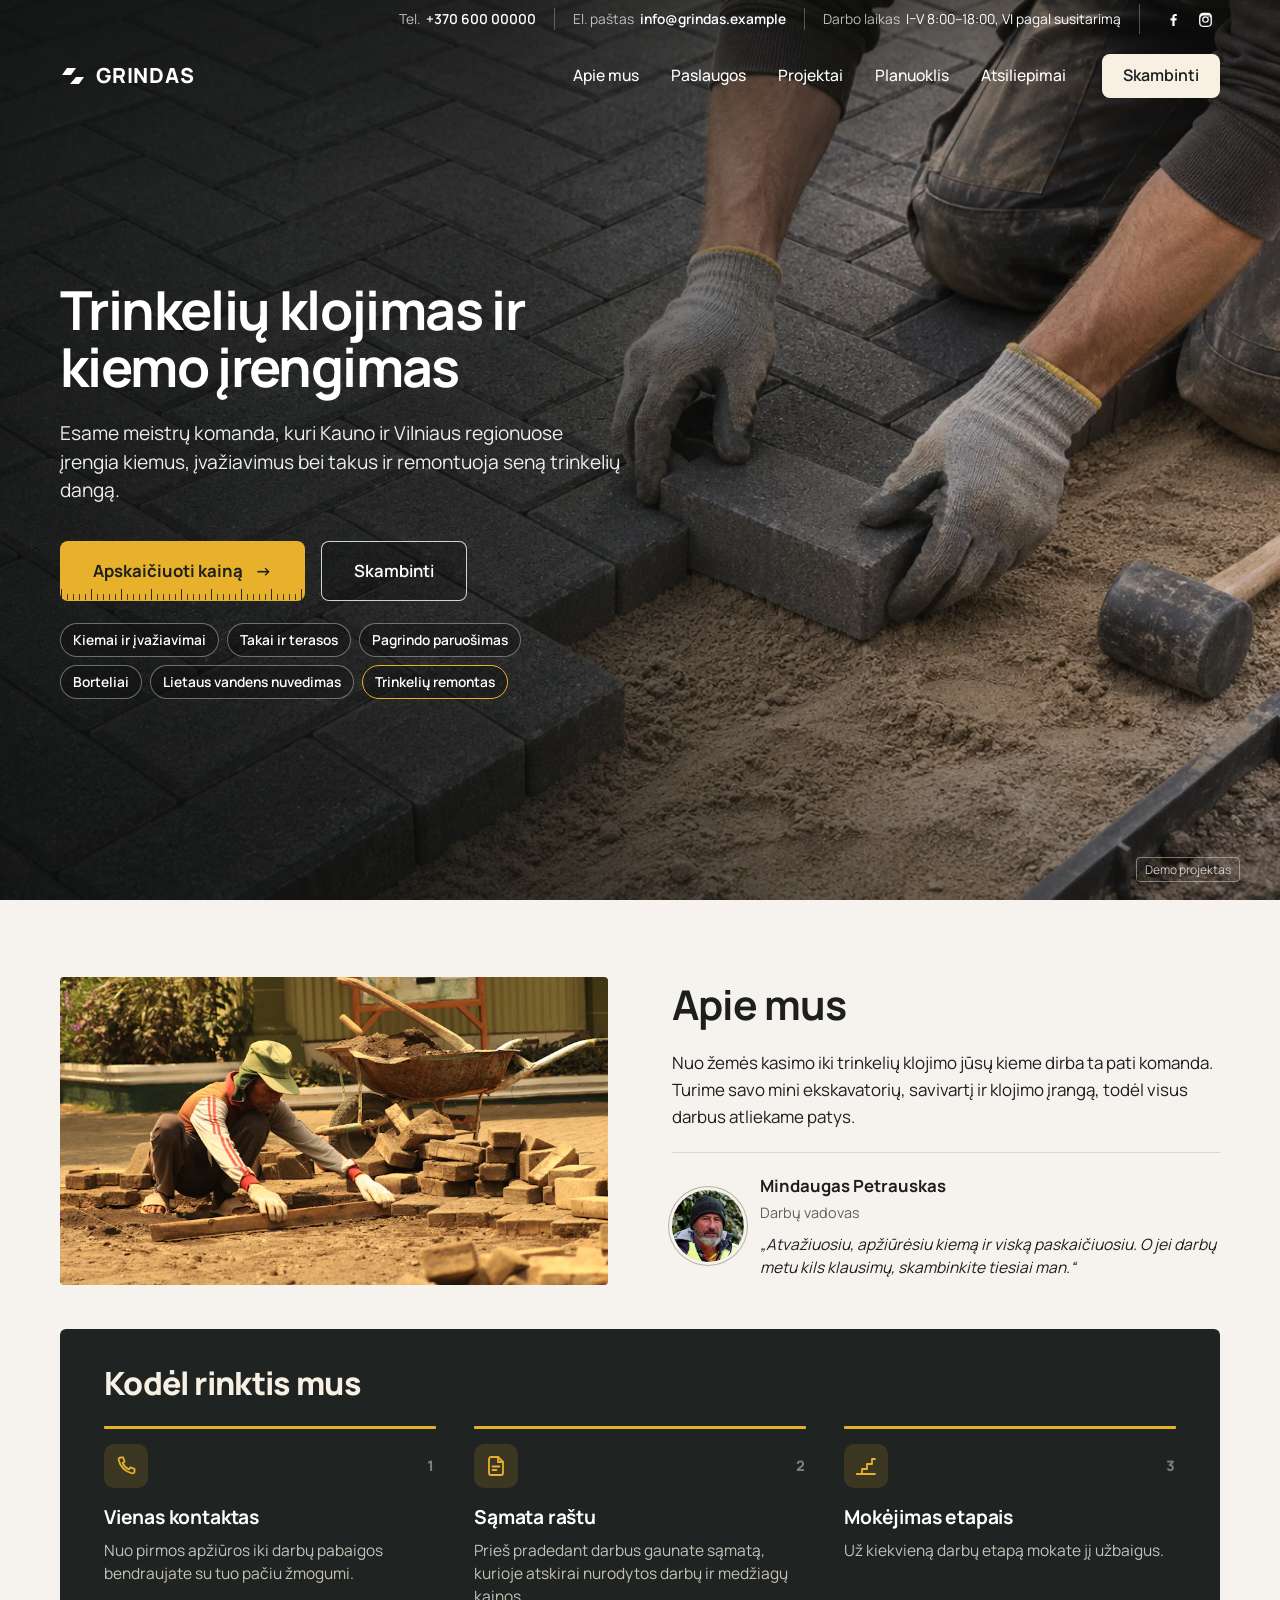
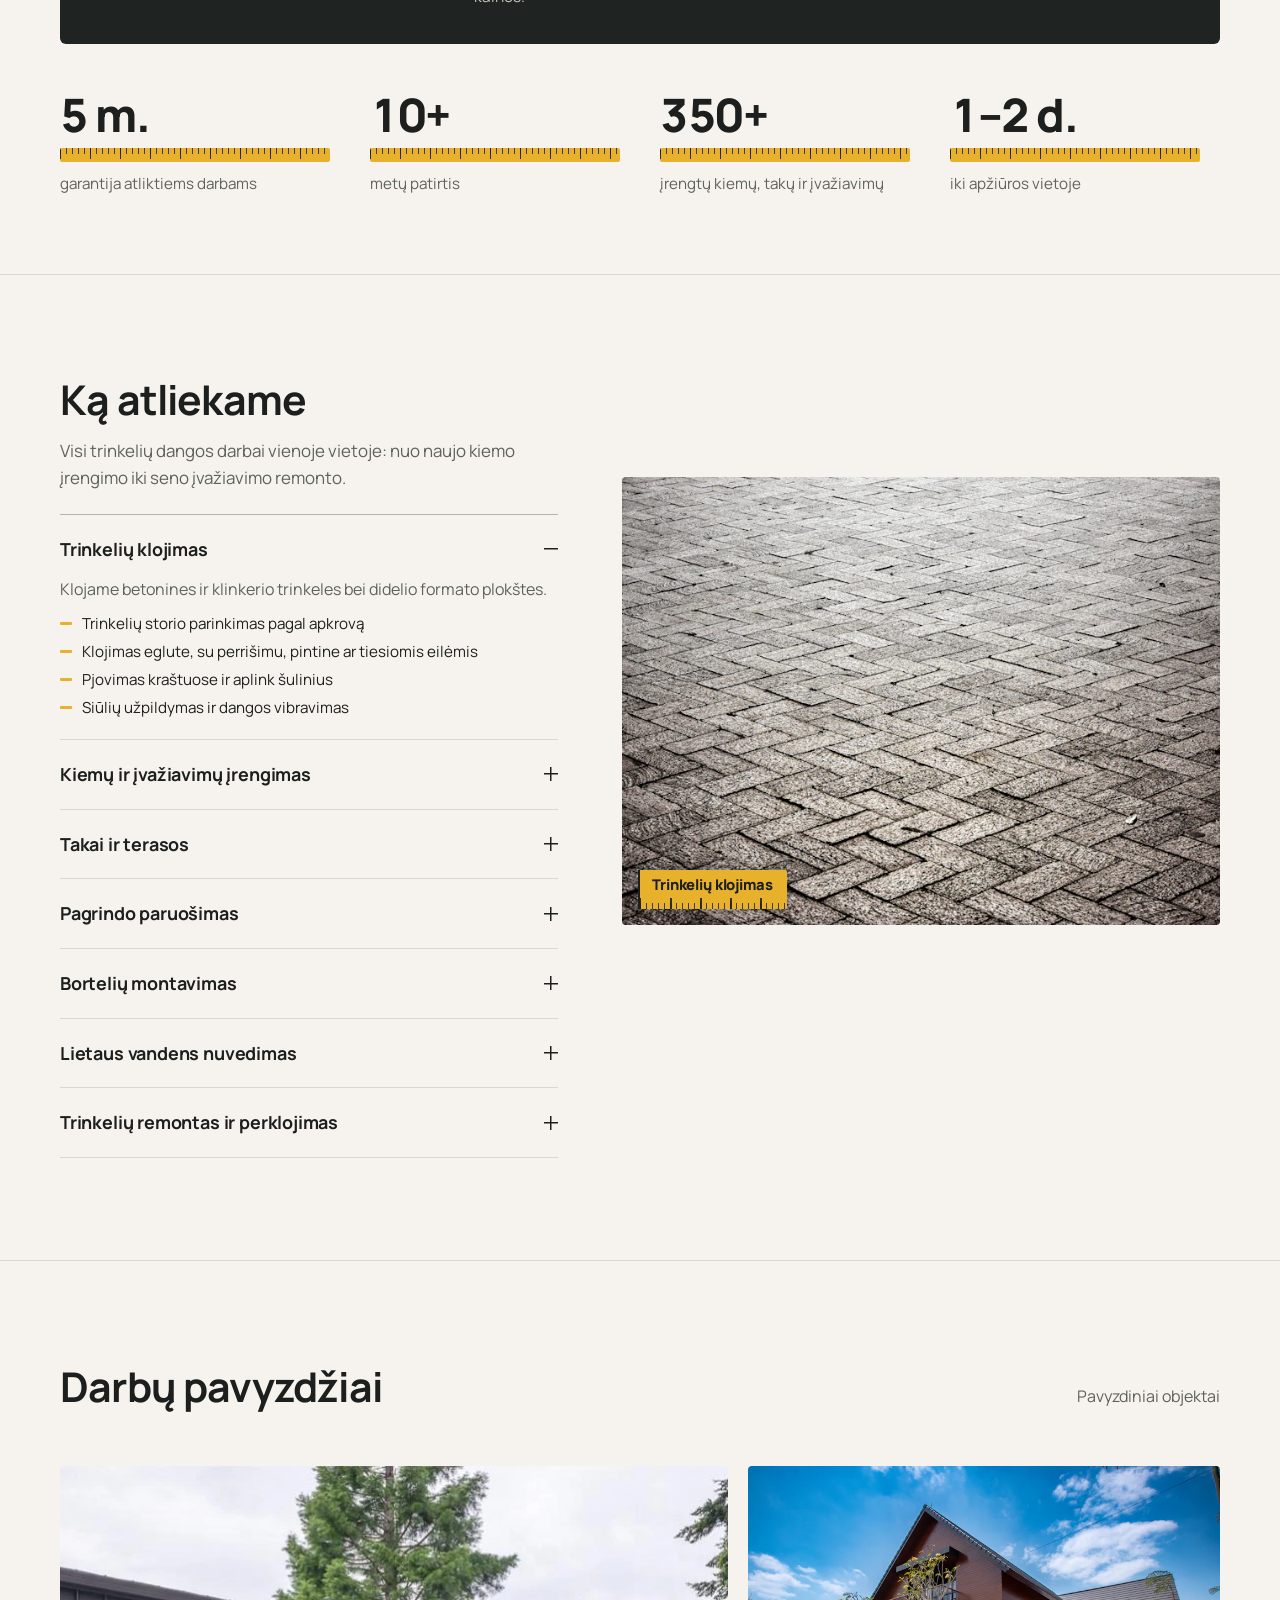
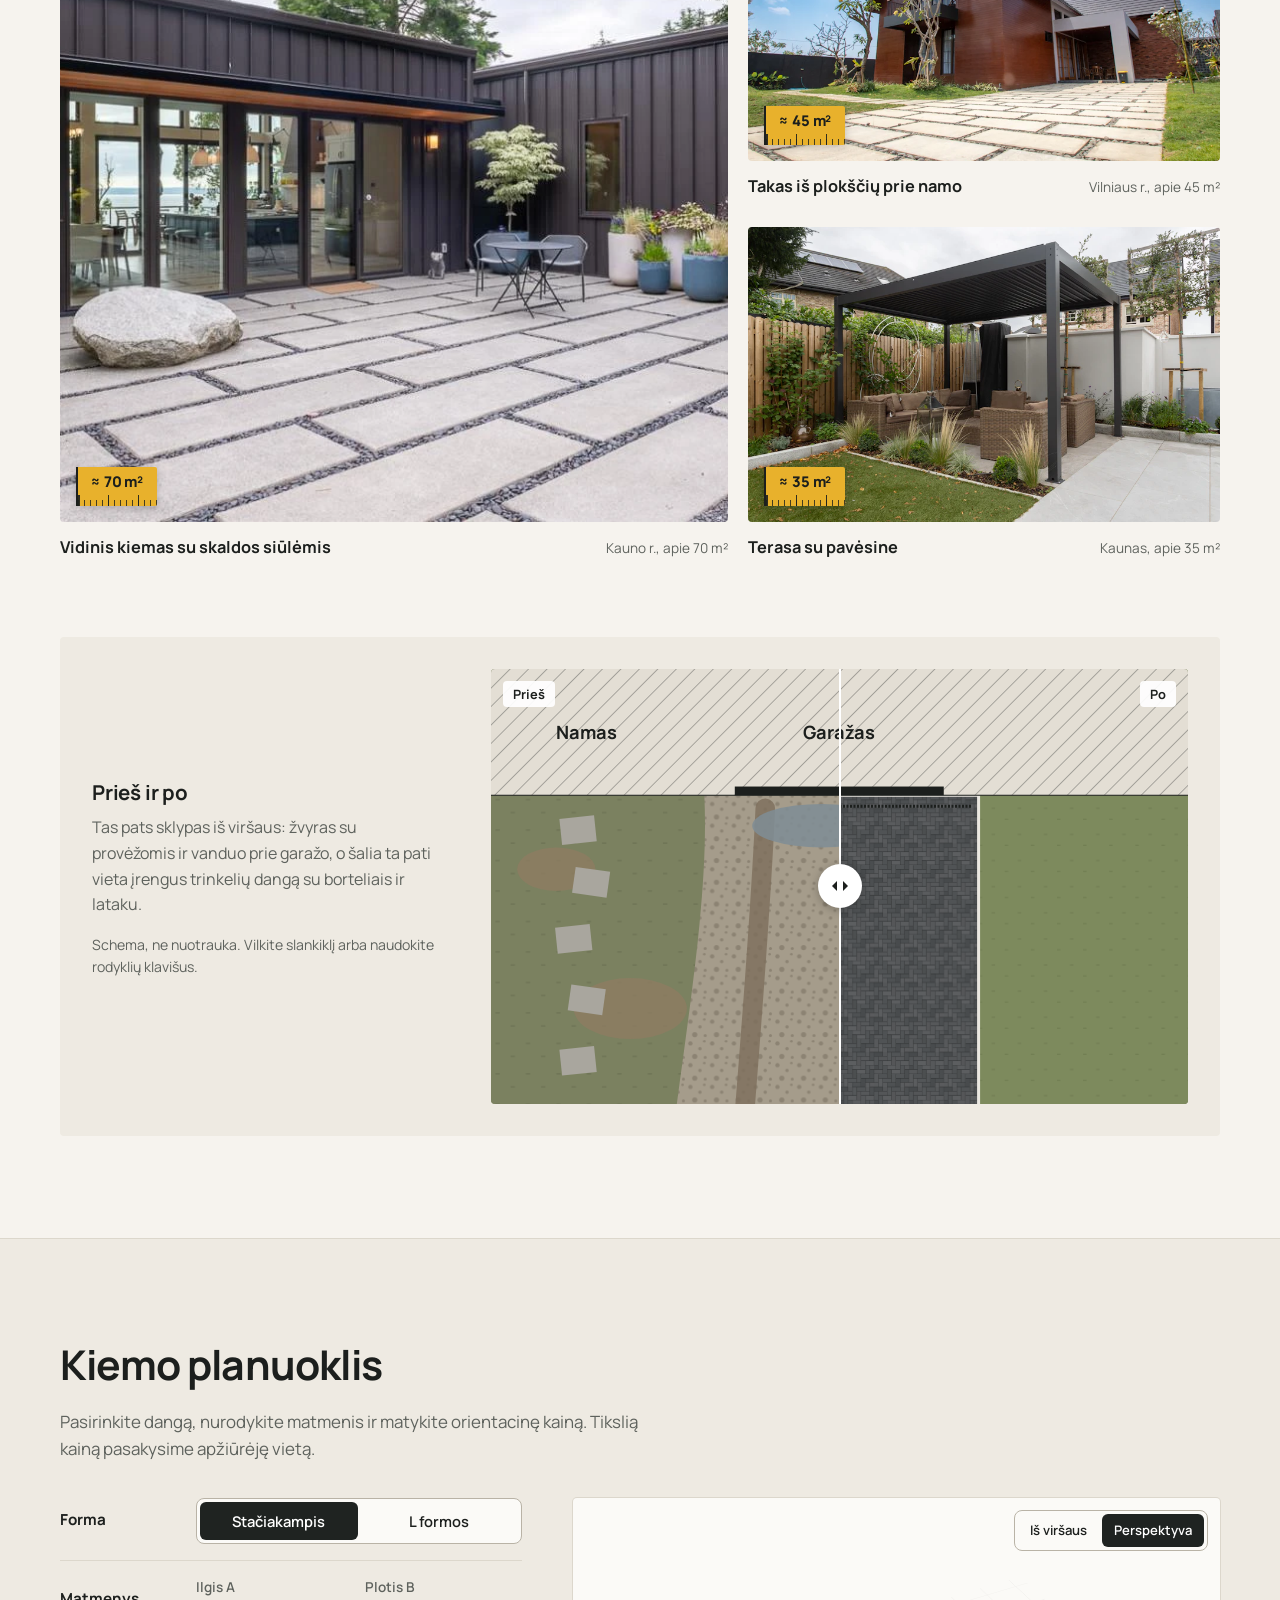
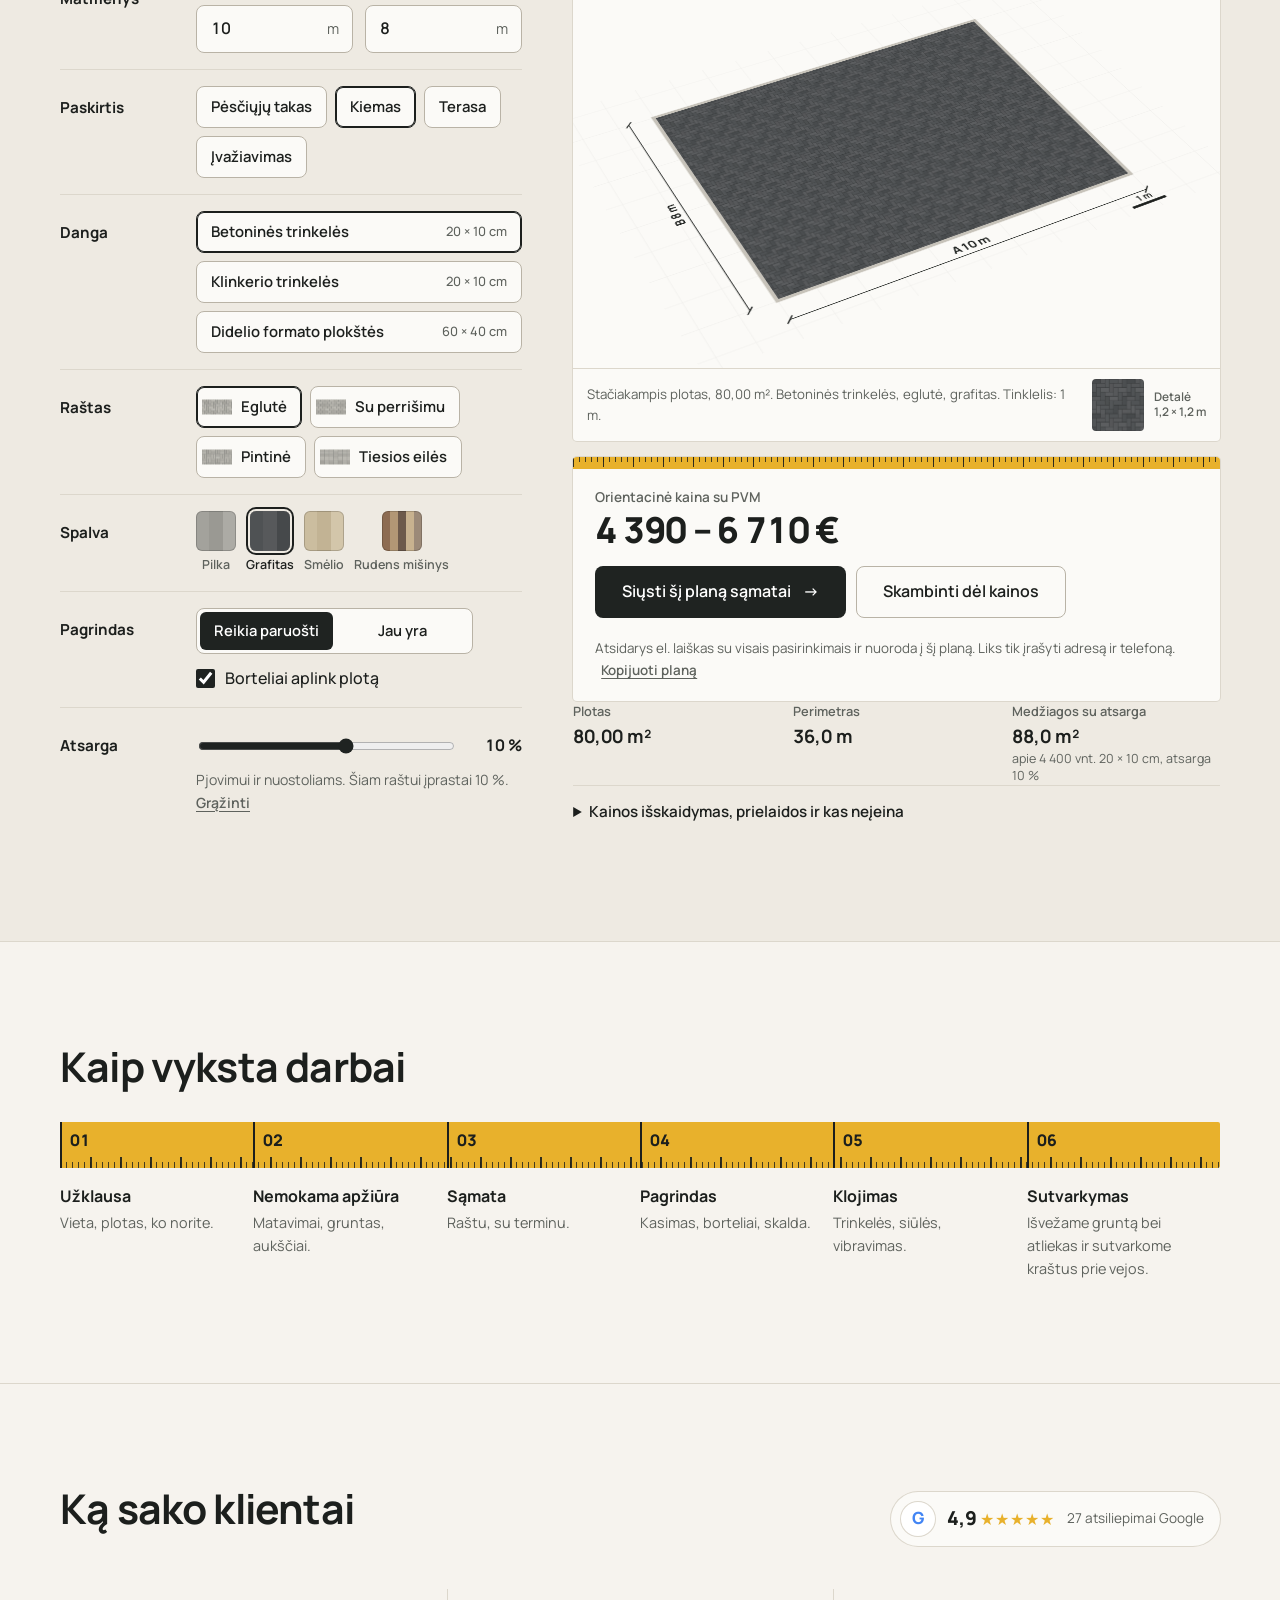
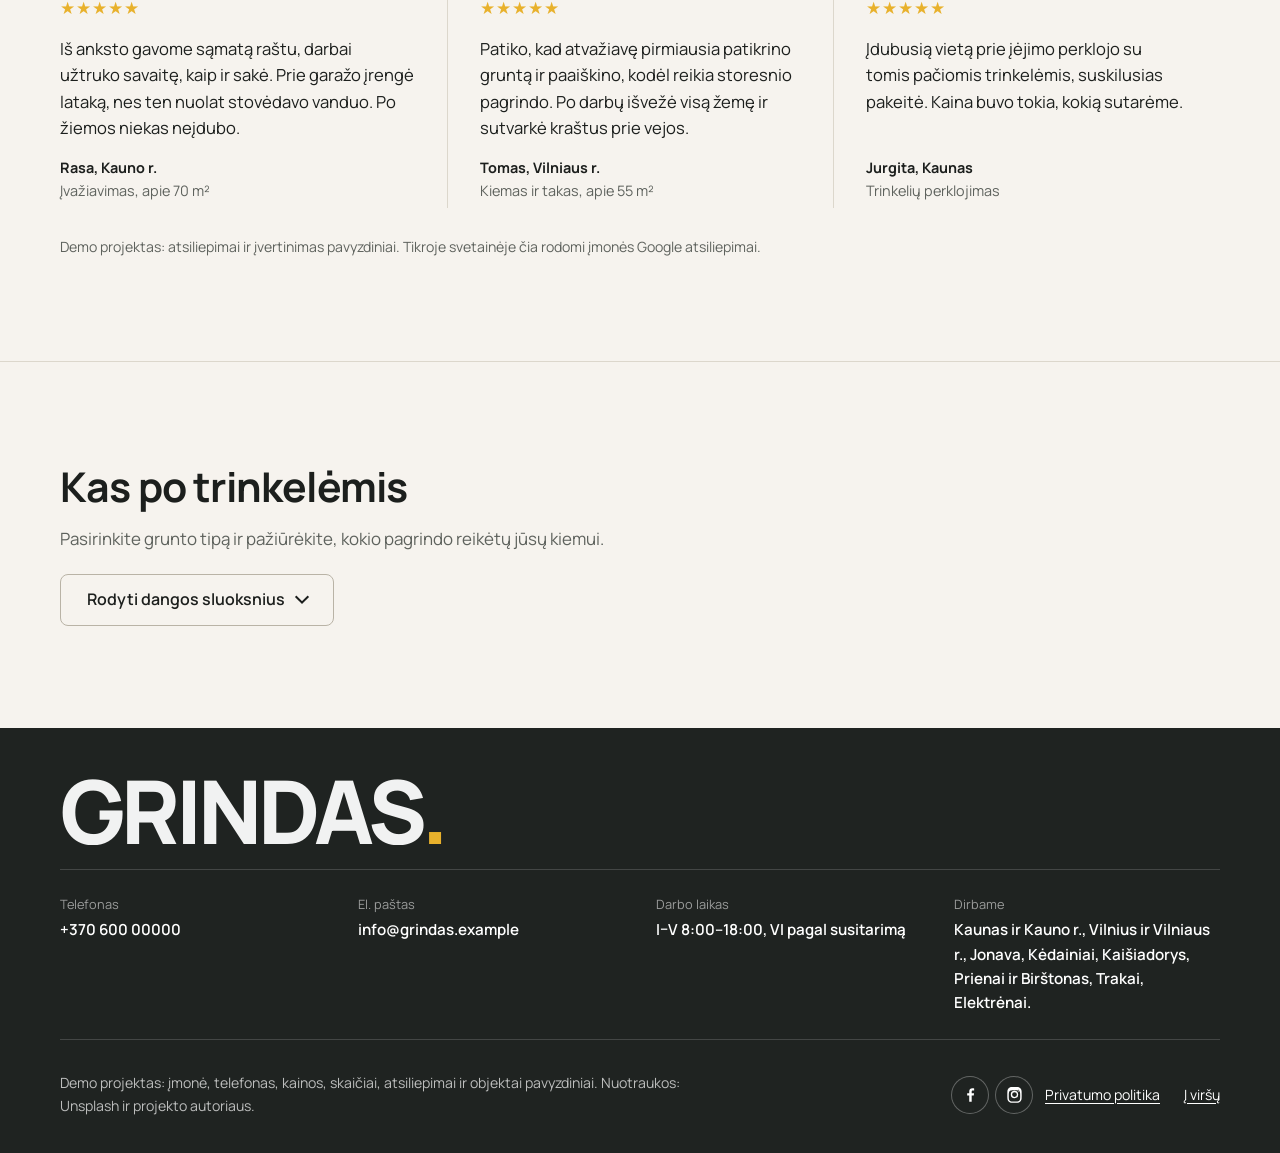
==== commit a84bfcdd: "Darbų vadovo nuotrauka ir žmogiškesnis tekstas, ikonos Kodėl rinktis mus kortelėse Co-Authored-By: C" ====
--- a/index.html
+++ b/index.html
@@ -16,7 +16,7 @@
   <link rel="preload" as="style" href="https://fonts.googleapis.com/css2?family=Manrope:wght@400;500;600;700;800&display=swap" onload="this.onload=null;this.rel='stylesheet'">
   <noscript><link rel="stylesheet" href="https://fonts.googleapis.com/css2?family=Manrope:wght@400;500;600;700;800&display=swap"></noscript>
   <link rel="preload" as="image" href="assets/img/photos/trinkeliu-klojimas.webp" imagesrcset="assets/img/photos/trinkeliu-klojimas-900.webp 900w, assets/img/photos/trinkeliu-klojimas.webp 1672w" imagesizes="100vw" fetchpriority="high">
-  <link rel="stylesheet" href="assets/css/styles.css?v=20261122-10">
+  <link rel="stylesheet" href="assets/css/styles.css?v=20261123-1">
   <script>
     if ("IntersectionObserver" in window && !(window.matchMedia && matchMedia("(prefers-reduced-motion: reduce)").matches)) {
       document.documentElement.classList.add("hero-anim");
@@ -100,11 +100,11 @@
           <h2 id="about-title" class="h2">Apie mus</h2>
           <p class="lede">Nuo žemės kasimo iki trinkelių klojimo jūsų kieme dirba ta pati komanda. Turime savo mini ekskavatorių, savivartį ir klojimo įrangą, todėl visus darbus atliekame patys.</p>
           <div class="about-person">
-            <span class="about-person-avatar" aria-hidden="true" data-biz="managerInitials">MP</span>
+            <img class="about-person-photo" src="assets/img/photos/darbu-vadovas.webp" width="240" height="240" alt="" loading="lazy" decoding="async">
             <p class="about-person-text">
               <strong data-biz="manager">Mindaugas Petrauskas</strong>
               <span class="about-person-role" data-biz="managerRole">Darbų vadovas</span>
-              <span class="about-person-note">Atvažiuoja į apžiūrą, parengia sąmatą ir lieka jūsų kontaktu iki darbų pabaigos.</span>
+              <span class="about-person-note">„Atvažiuosiu, apžiūrėsiu kiemą ir viską paskaičiuosiu. O jei darbų metu kils klausimų, skambinkite tiesiai man.“</span>
             </p>
           </div>
         </div>
@@ -114,9 +114,9 @@
         <div class="why-us">
           <h3 id="why-title" class="why-title">Kodėl rinktis mus</h3>
           <ul class="why-list" role="list">
-            <li><span class="why-n" aria-hidden="true">1</span><h4>Vienas kontaktas</h4><p>Nuo pirmos apžiūros iki darbų pabaigos bendraujate su tuo pačiu žmogumi.</p></li>
-            <li><span class="why-n" aria-hidden="true">2</span><h4>Sąmata raštu</h4><p>Prieš pradedant darbus gaunate sąmatą, kurioje atskirai nurodytos darbų ir medžiagų kainos.</p></li>
-            <li><span class="why-n" aria-hidden="true">3</span><h4>Mokėjimas etapais</h4><p>Už kiekvieną darbų etapą mokate jį užbaigus.</p></li>
+            <li><span class="why-head"><span class="why-icon"><svg viewBox="0 0 24 24" aria-hidden="true" focusable="false"><path d="M6.6 3.5h2.6l1.4 4.2-2 1.4a12 12 0 0 0 6.3 6.3l1.4-2 4.2 1.4v2.6a2 2 0 0 1-2.2 2A17.4 17.4 0 0 1 4.6 5.7a2 2 0 0 1 2-2.2z"/></svg></span><span class="why-n" aria-hidden="true">1</span></span><h4>Vienas kontaktas</h4><p>Nuo pirmos apžiūros iki darbų pabaigos bendraujate su tuo pačiu žmogumi.</p></li>
+            <li><span class="why-head"><span class="why-icon"><svg viewBox="0 0 24 24" aria-hidden="true" focusable="false"><path d="M14 3H7a2 2 0 0 0-2 2v14a2 2 0 0 0 2 2h10a2 2 0 0 0 2-2V8z"/><path d="M14 3v5h5"/><path d="M8.5 12.5h7M8.5 16h4"/></svg></span><span class="why-n" aria-hidden="true">2</span></span><h4>Sąmata raštu</h4><p>Prieš pradedant darbus gaunate sąmatą, kurioje atskirai nurodytos darbų ir medžiagų kainos.</p></li>
+            <li><span class="why-head"><span class="why-icon"><svg viewBox="0 0 24 24" aria-hidden="true" focusable="false"><path d="M3 20h5v-5h5v-5h5V5h3"/><path d="M3 20h18"/></svg></span><span class="why-n" aria-hidden="true">3</span></span><h4>Mokėjimas etapais</h4><p>Už kiekvieną darbų etapą mokate jį užbaigus.</p></li>
           </ul>
         </div>
       </div>
@@ -514,10 +514,10 @@
 
   <a class="call-bar" href="#kontaktai" data-tel aria-label="Skambinti">Skambinti <span data-biz="phoneText"></span></a>
 
-  <script src="assets/js/config.js?v=20261122-10"></script>
-  <script src="assets/js/calc.js?v=20261122-10"></script>
-  <script src="assets/js/paving.js?v=20261122-10"></script>
-  <script src="assets/js/planner.js?v=20261122-10"></script>
-  <script src="assets/js/main.js?v=20261122-10"></script>
+  <script src="assets/js/config.js?v=20261123-1"></script>
+  <script src="assets/js/calc.js?v=20261123-1"></script>
+  <script src="assets/js/paving.js?v=20261123-1"></script>
+  <script src="assets/js/planner.js?v=20261123-1"></script>
+  <script src="assets/js/main.js?v=20261123-1"></script>
 </body>
 </html>
--- a/assets/css/styles.css
+++ b/assets/css/styles.css
@@ -177,11 +177,11 @@
 .about-text .lede { color: var(--ink); }
 /* kontaktinis žmogus */
 .about-person { display: flex; align-items: center; gap: 16px; margin-top: 22px; padding-top: 20px; border-top: 1px solid var(--line); max-width: 36em; }
-.about-person-avatar { flex: none; display: grid; place-items: center; width: 56px; height: 56px; border-radius: 50%; background: var(--dark); color: var(--tape); font-weight: 800; font-size: 1.05rem; letter-spacing: .02em; }
+.about-person-photo { flex: none; width: 72px; height: 72px; border-radius: 50%; object-fit: cover; background: var(--bg-2); box-shadow: 0 0 0 3px var(--bg), 0 0 0 4px var(--line-strong); }
 .about-text .about-person-text { margin: 0; display: flex; flex-direction: column; gap: 1px; color: var(--ink); }
 .about-person-text strong { font-weight: 700; font-size: 1.05rem; }
 .about-person-role { color: var(--muted); font-size: .9rem; }
-.about-person-note { color: var(--muted); font-size: .93rem; margin-top: 6px; line-height: 1.45; }
+.about-person-note { color: var(--ink); font-size: .97rem; font-style: italic; margin-top: 8px; line-height: 1.5; }
 @media (min-width: 861px) { .about-photo { aspect-ratio: 16 / 9; } }
 @media (max-width: 900px) { .about-grid { grid-template-columns: 1fr; } }
 @media (max-width: 860px) { .about-grid { gap: 22px; } }
@@ -192,8 +192,11 @@
 .why-list { list-style: none; margin: 0; padding: 0; display: grid; grid-template-columns: repeat(3, minmax(0, 1fr)); gap: clamp(20px, 3vw, 40px); }
 .why-list li { position: relative; padding-top: 18px; }
 .why-list li::before { content: ""; position: absolute; left: 0; right: 0; top: 0; height: 3px; background: var(--tape); border-radius: 1px; }
-.why-n { display: block; color: var(--tape); font-weight: 800; font-size: .9rem; letter-spacing: .04em; font-variant-numeric: tabular-nums; }
-.why-list h4 { margin: 6px 0 6px; font-size: 1.2rem; font-weight: 700; letter-spacing: -.01em; color: #fff; }
+.why-head { display: flex; align-items: center; justify-content: space-between; margin-bottom: 14px; }
+.why-icon { display: grid; place-items: center; width: 44px; height: 44px; border-radius: 10px; background: rgba(232, 177, 44, .14); color: var(--tape); }
+.why-icon svg { width: 24px; height: 24px; fill: none; stroke: currentColor; stroke-width: 1.8; stroke-linecap: round; stroke-linejoin: round; }
+.why-n { color: rgba(247, 240, 227, .45); font-weight: 800; font-size: .9rem; letter-spacing: .04em; font-variant-numeric: tabular-nums; }
+.why-list h4 { margin: 0 0 6px; font-size: 1.2rem; font-weight: 700; letter-spacing: -.01em; color: #fff; }
 .why-list p { margin: 0; color: rgba(247,240,227,.78); font-size: .97rem; line-height: 1.5; }
 @media (max-width: 760px) { .why-list { grid-template-columns: 1fr; gap: 22px; } }
 /* rodikliai: ruletė išsivynioja kartu su skaičiavimu, kiekviena šiek tiek vėliau */
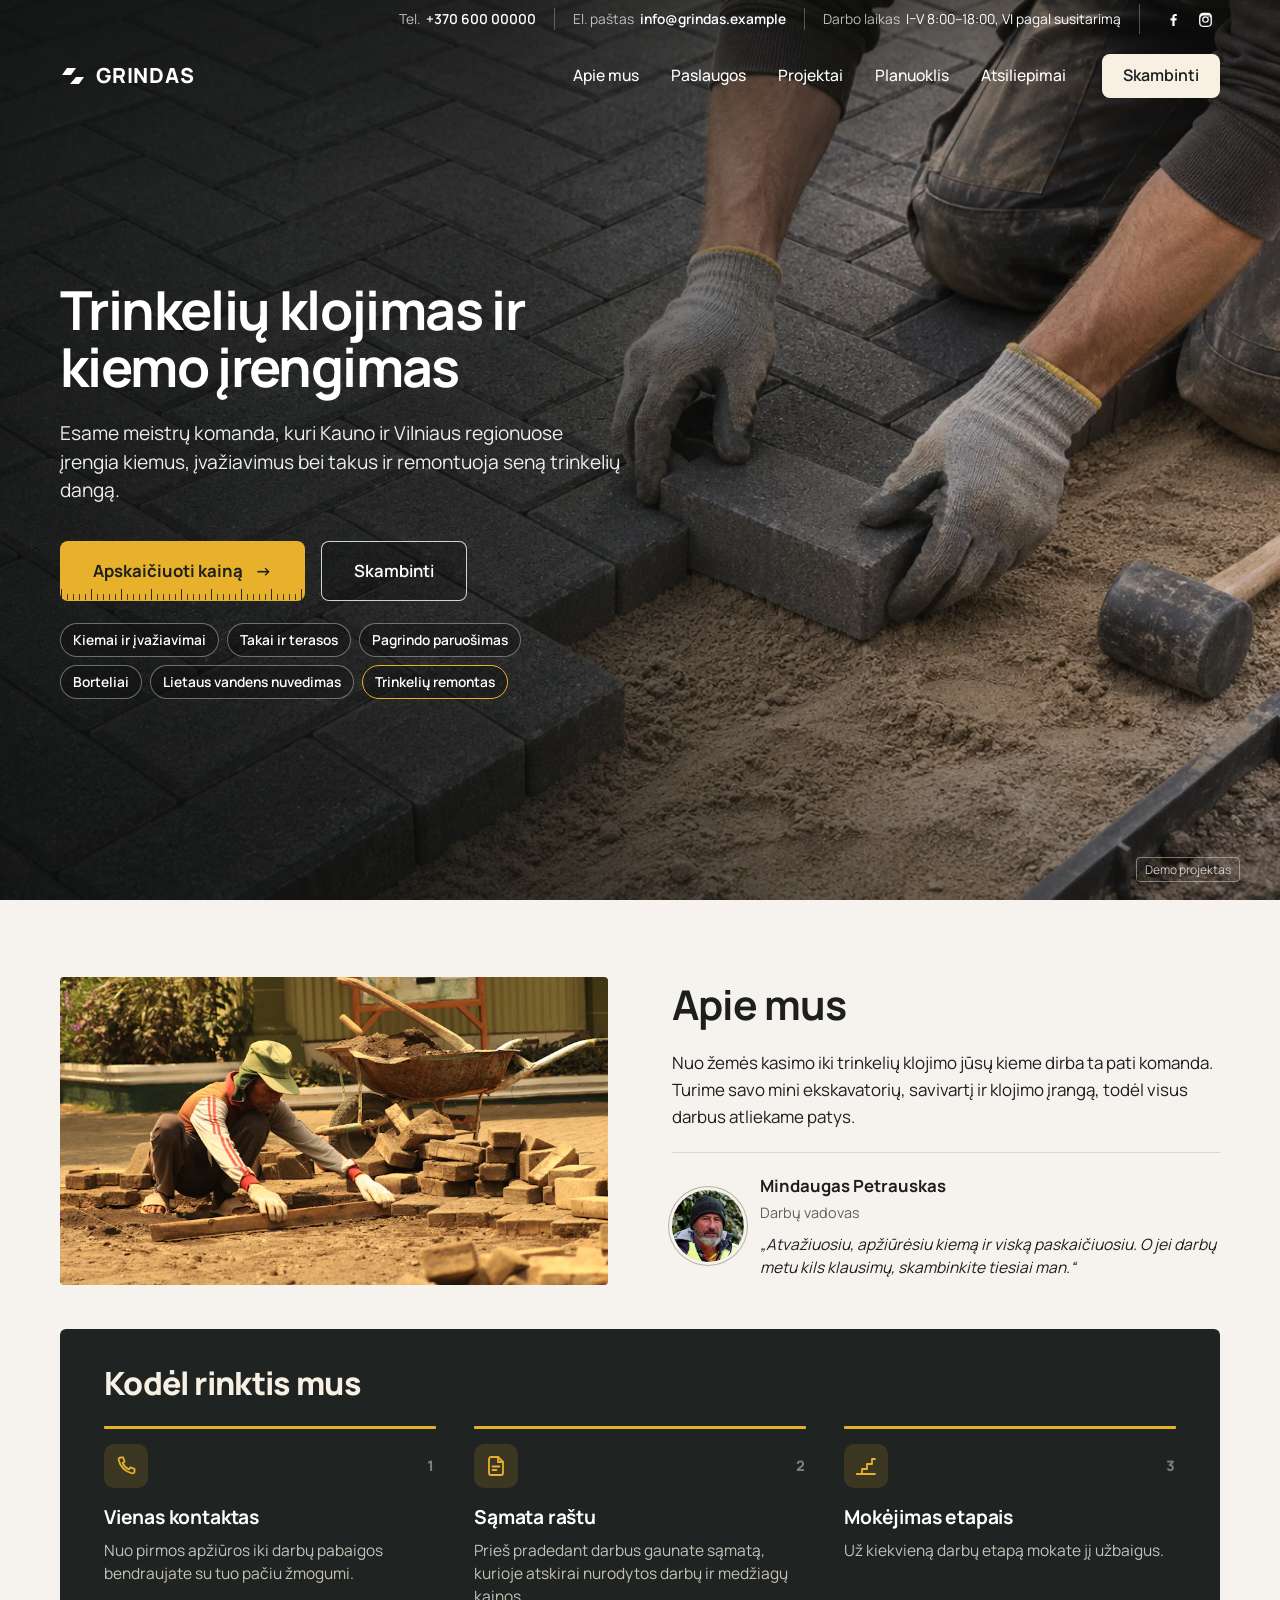
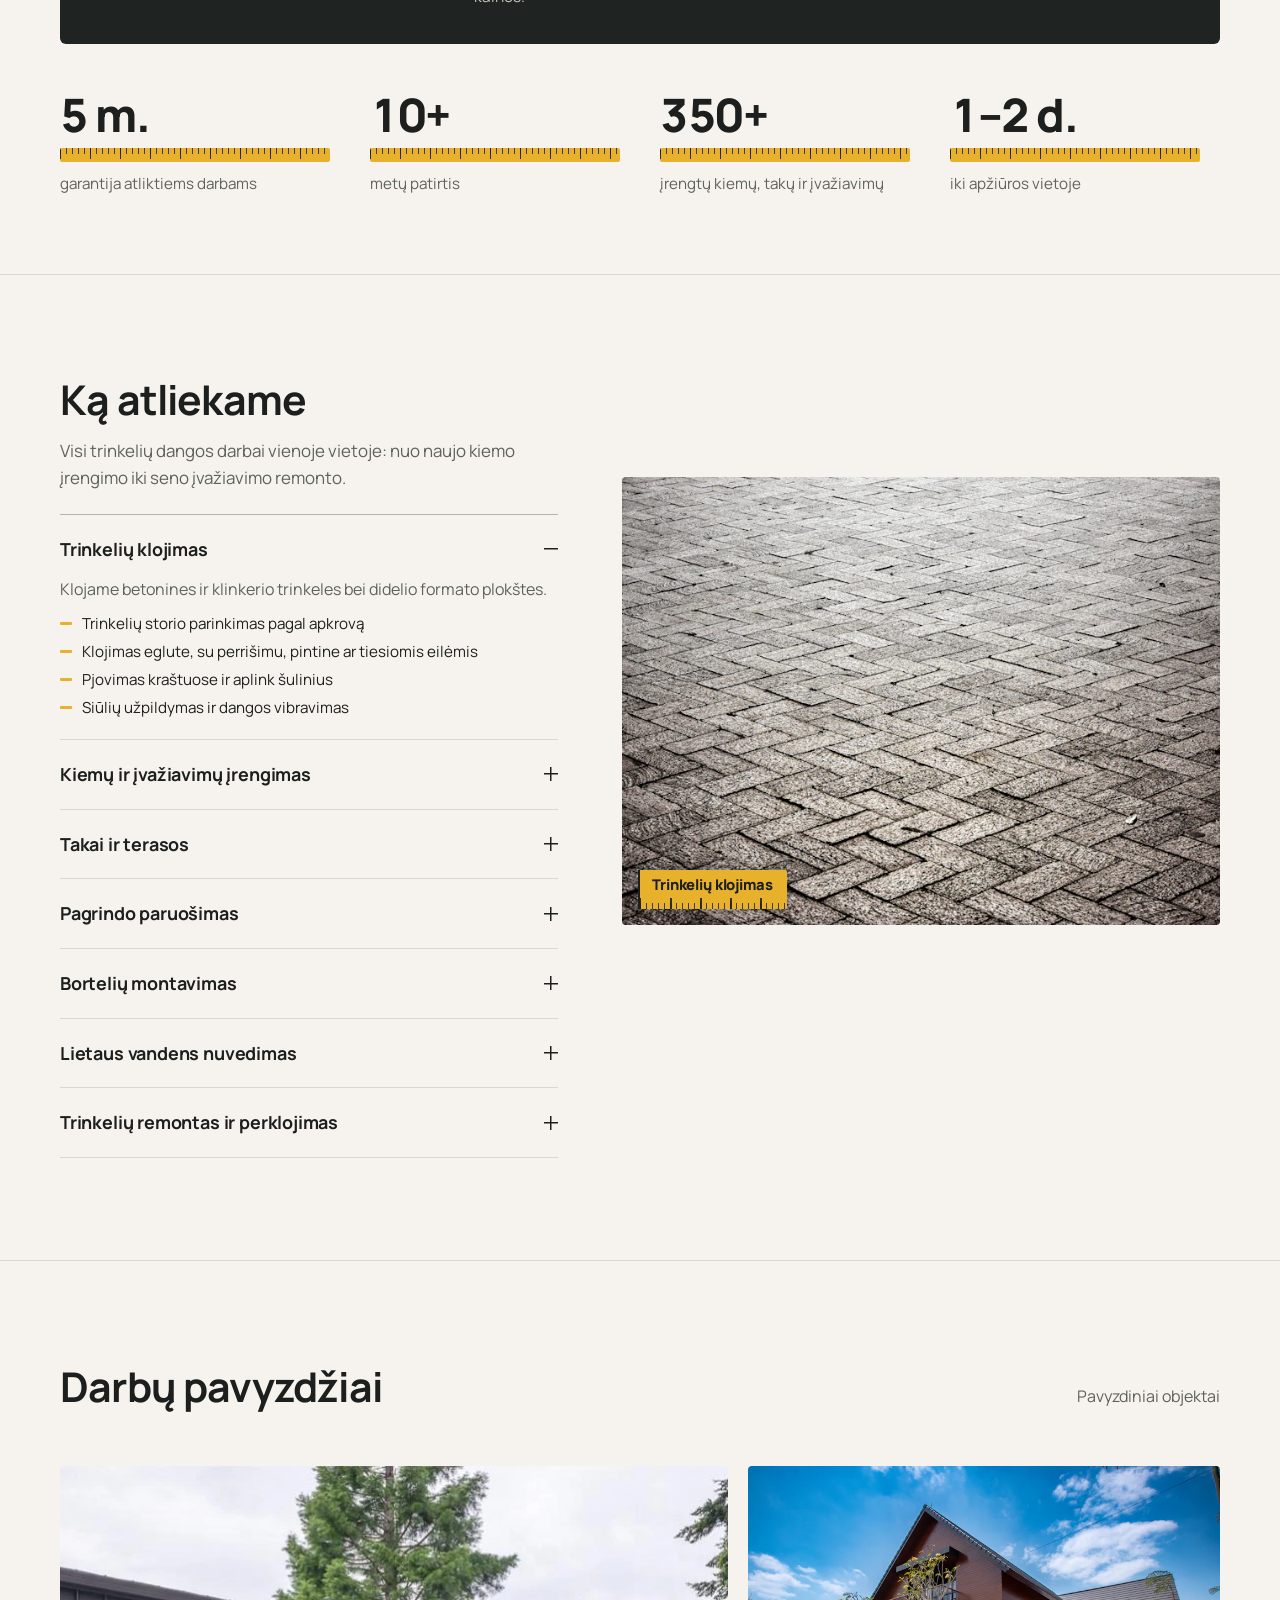
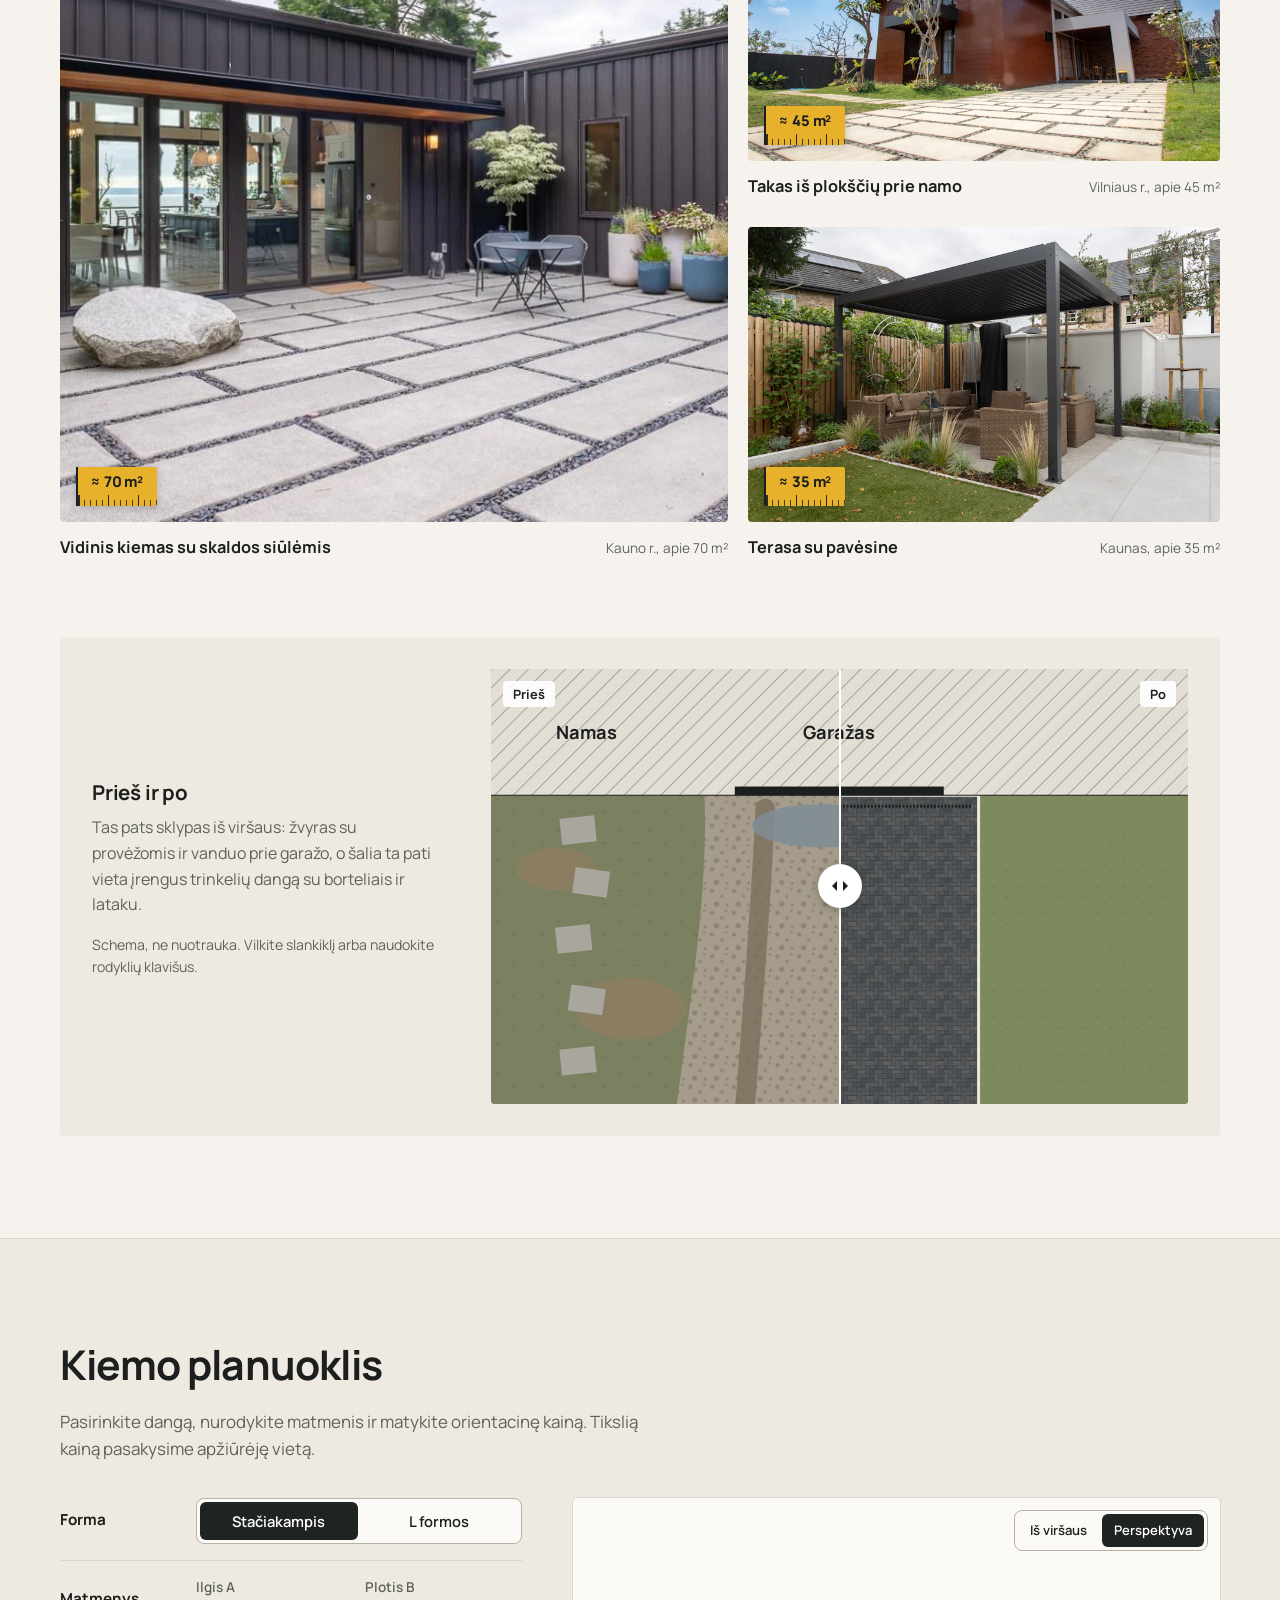
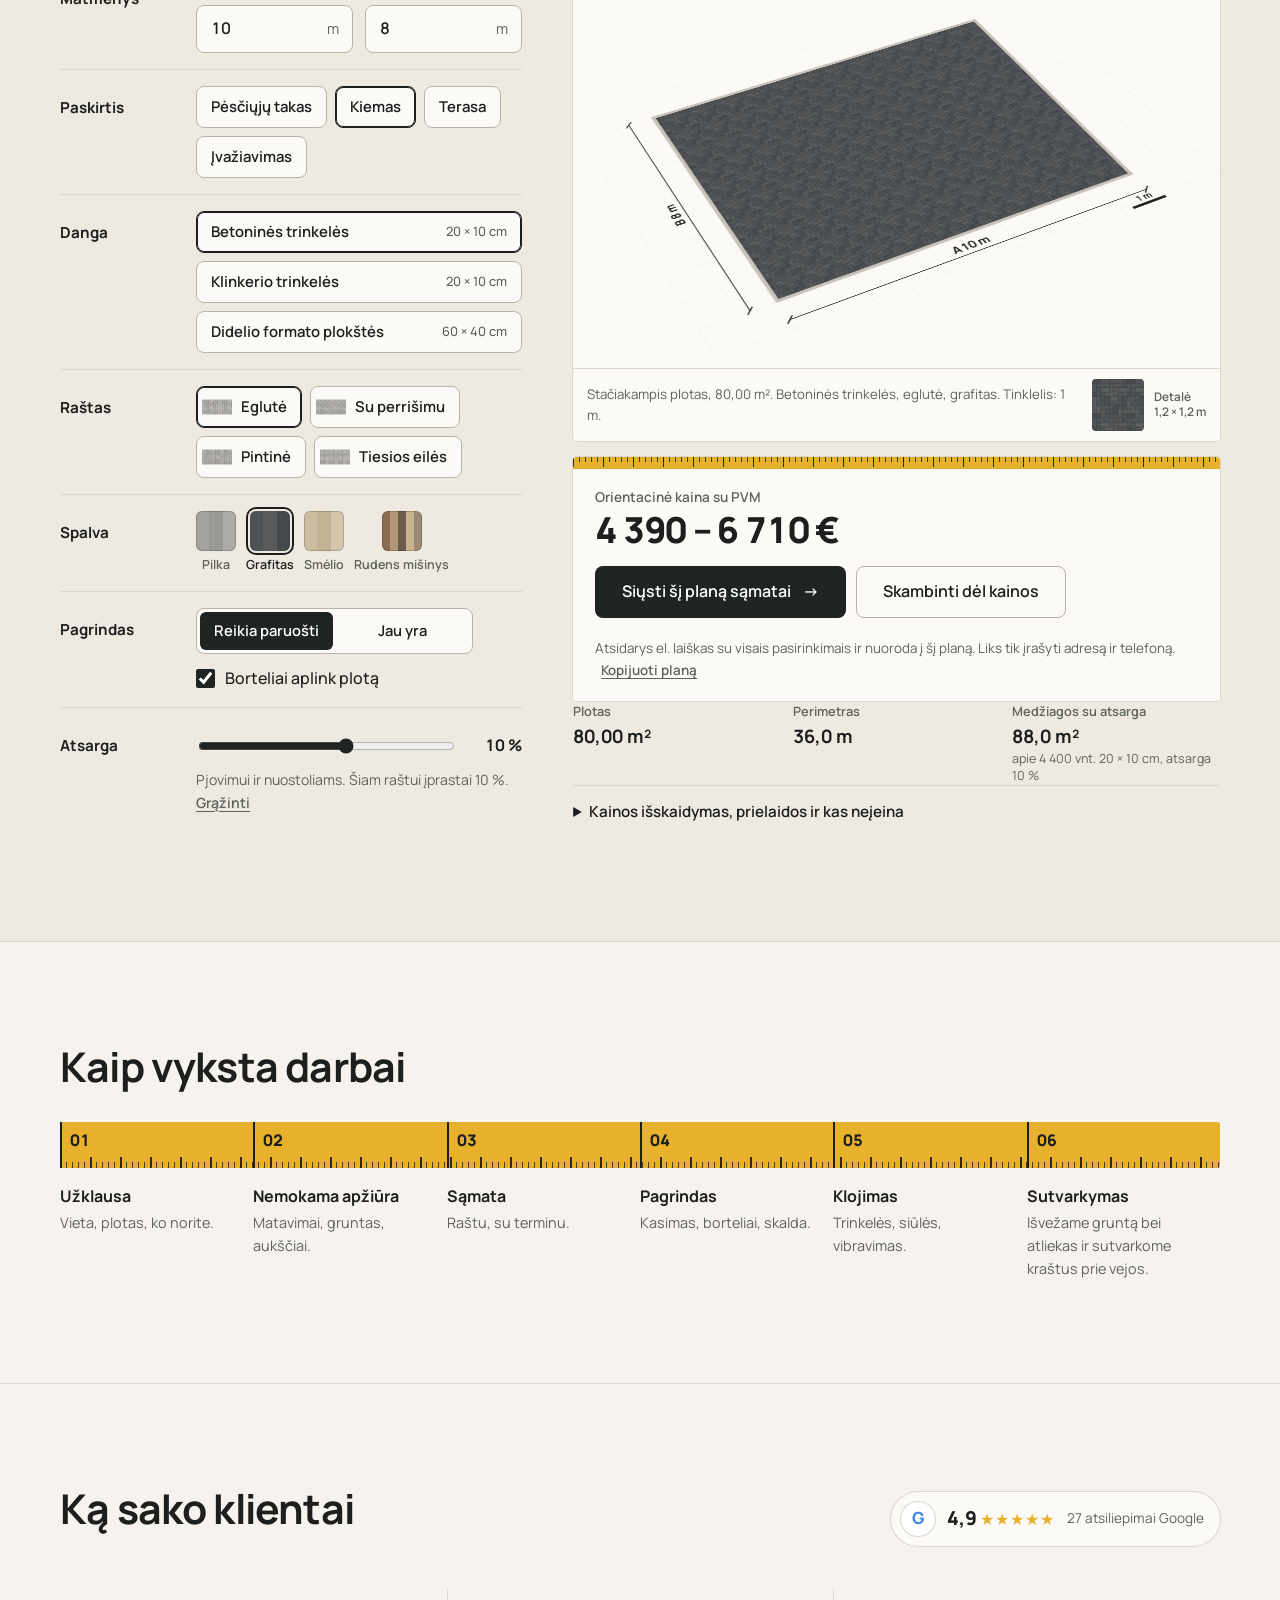
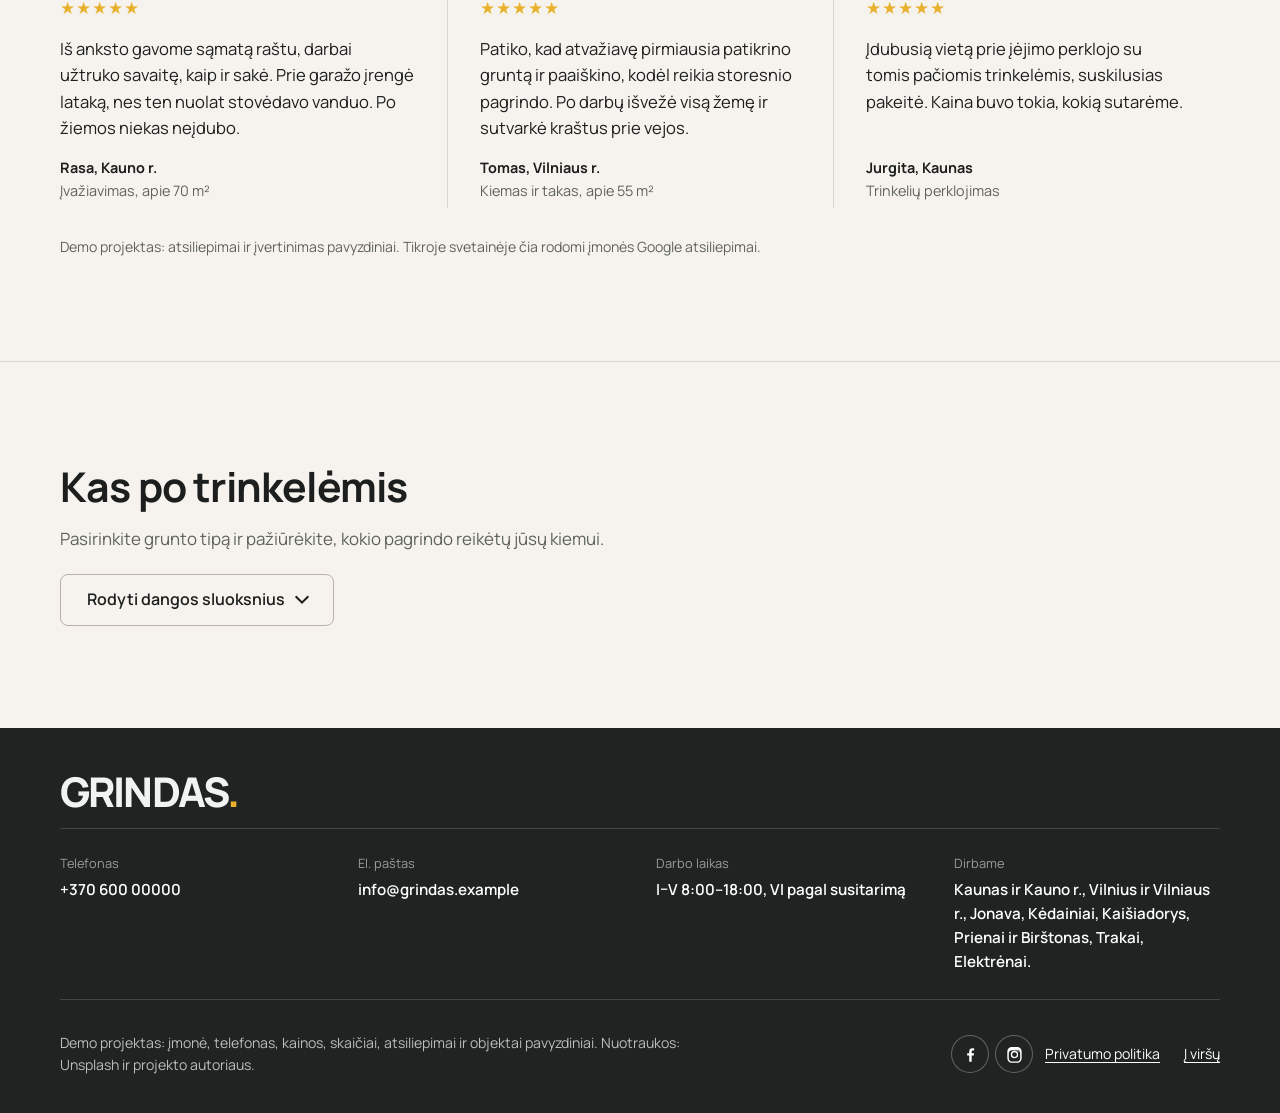
==== commit 701562b1: "Mažesnis GRINDAS poraštėje, pagrindinė antraštė didžiausia visuose ekranuose Co-Authored-By: Claude " ====
--- a/index.html
+++ b/index.html
@@ -16,7 +16,7 @@
   <link rel="preload" as="style" href="https://fonts.googleapis.com/css2?family=Manrope:wght@400;500;600;700;800&display=swap" onload="this.onload=null;this.rel='stylesheet'">
   <noscript><link rel="stylesheet" href="https://fonts.googleapis.com/css2?family=Manrope:wght@400;500;600;700;800&display=swap"></noscript>
   <link rel="preload" as="image" href="assets/img/photos/trinkeliu-klojimas.webp" imagesrcset="assets/img/photos/trinkeliu-klojimas-900.webp 900w, assets/img/photos/trinkeliu-klojimas.webp 1672w" imagesizes="100vw" fetchpriority="high">
-  <link rel="stylesheet" href="assets/css/styles.css?v=20261123-1">
+  <link rel="stylesheet" href="assets/css/styles.css?v=20261123-2">
   <script>
     if ("IntersectionObserver" in window && !(window.matchMedia && matchMedia("(prefers-reduced-motion: reduce)").matches)) {
       document.documentElement.classList.add("hero-anim");
@@ -514,10 +514,10 @@
 
   <a class="call-bar" href="#kontaktai" data-tel aria-label="Skambinti">Skambinti <span data-biz="phoneText"></span></a>
 
-  <script src="assets/js/config.js?v=20261123-1"></script>
-  <script src="assets/js/calc.js?v=20261123-1"></script>
-  <script src="assets/js/paving.js?v=20261123-1"></script>
-  <script src="assets/js/planner.js?v=20261123-1"></script>
-  <script src="assets/js/main.js?v=20261123-1"></script>
+  <script src="assets/js/config.js?v=20261123-2"></script>
+  <script src="assets/js/calc.js?v=20261123-2"></script>
+  <script src="assets/js/paving.js?v=20261123-2"></script>
+  <script src="assets/js/planner.js?v=20261123-2"></script>
+  <script src="assets/js/main.js?v=20261123-2"></script>
 </body>
 </html>
--- a/assets/css/styles.css
+++ b/assets/css/styles.css
@@ -158,7 +158,7 @@
   .hero-photo img { object-position: 84% 50%; }
   .hero-shade { inset: 114px 0 auto 0; height: clamp(210px, 33svh, 320px); min-height: 0; background: linear-gradient(180deg, rgba(12,14,13,0) 62%, #1a1d1b 100%); }
   .hero-inner { padding-top: 12px; padding-bottom: 40px; background: #1a1d1b; }
-  .hero-title { font-size: clamp(1.8rem, 8.4vw, 2.2rem); line-height: 1.08; margin-bottom: 10px; max-width: 12em; }
+  .hero-title { font-size: clamp(1.9rem, 8.4vw, 2.2rem); line-height: 1.08; margin-bottom: 10px; max-width: 12em; }
   .hero-lead { font-size: .95rem; line-height: 1.45; max-width: 30em; margin-bottom: 16px; }
   .hero-actions { flex-wrap: nowrap; gap: 10px; }
   .hero-actions .btn { flex: 0 0 auto; min-height: 52px; padding: 0 18px; font-size: .98rem; }
@@ -203,7 +203,7 @@
 .stats { list-style: none; margin: clamp(32px, 4vw, 48px) 0 0; padding: 0; display: grid; grid-template-columns: repeat(4, minmax(0, 1fr)); gap: 0; }
 .stats li { display: flex; flex-direction: column; gap: 10px; padding: 0 20px 0 0; }
 .stats li + li { padding-left: 20px; }
-.stat-value { font-weight: 800; font-size: clamp(2rem, 3.6vw, 3rem); letter-spacing: -.03em; line-height: 1; font-variant-numeric: tabular-nums; }
+.stat-value { font-weight: 800; font-size: clamp(1.75rem, 3.6vw, 3rem); letter-spacing: -.03em; line-height: 1; font-variant-numeric: tabular-nums; }
 .stat-label { color: var(--muted); font-size: .95rem; max-width: 16em; }
 @media (max-width: 860px) {
   .stats { grid-template-columns: 1fr 1fr; row-gap: 28px; }
@@ -535,7 +535,7 @@
 .site-footer p { margin: 0; max-width: 46em; }
 .site-footer a { color: #fff; }
 .footer-inner a + a { margin-left: 24px; }
-.footer-mark { display: block; font-weight: 800; letter-spacing: -.045em; line-height: .78; color: rgba(255,255,255,.94); font-size: clamp(2.4rem, 7vw, 5.5rem); margin: 0 0 24px; white-space: nowrap; overflow: hidden; }
+.footer-mark { display: block; font-weight: 800; letter-spacing: -.045em; line-height: .78; color: rgba(255,255,255,.94); font-size: clamp(1.5rem, 3.2vw, 2.6rem); margin: 0 0 20px; white-space: nowrap; overflow: hidden; }
 .footer-mark span { color: var(--tape); }
 .footer-contacts { display: grid; grid-template-columns: repeat(4, minmax(0, 1fr)); gap: 20px 32px; margin: 0 0 32px; padding: 24px 0; border-top: 1px solid rgba(255,255,255,.16); border-bottom: 1px solid rgba(255,255,255,.16); }
 .footer-contacts dt { font-size: .8rem; color: rgba(255,255,255,.55); margin-bottom: 4px; }
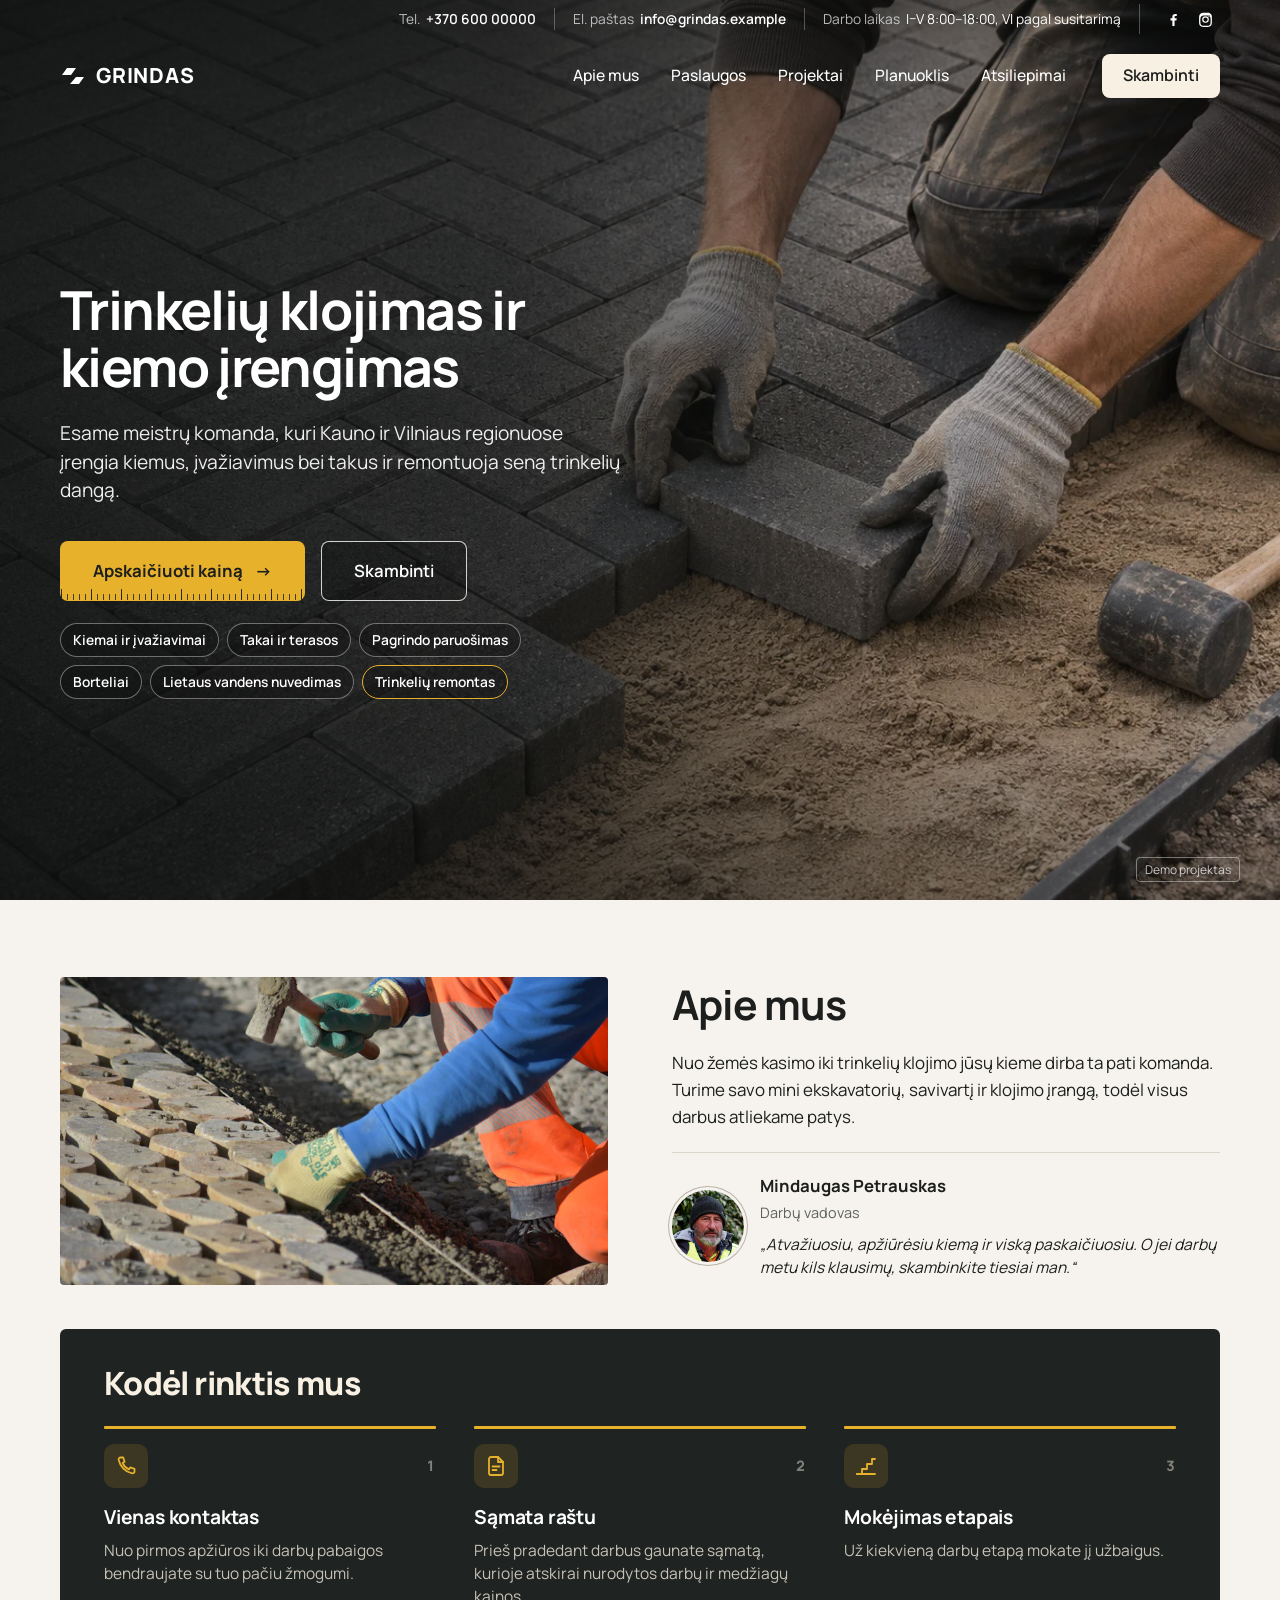
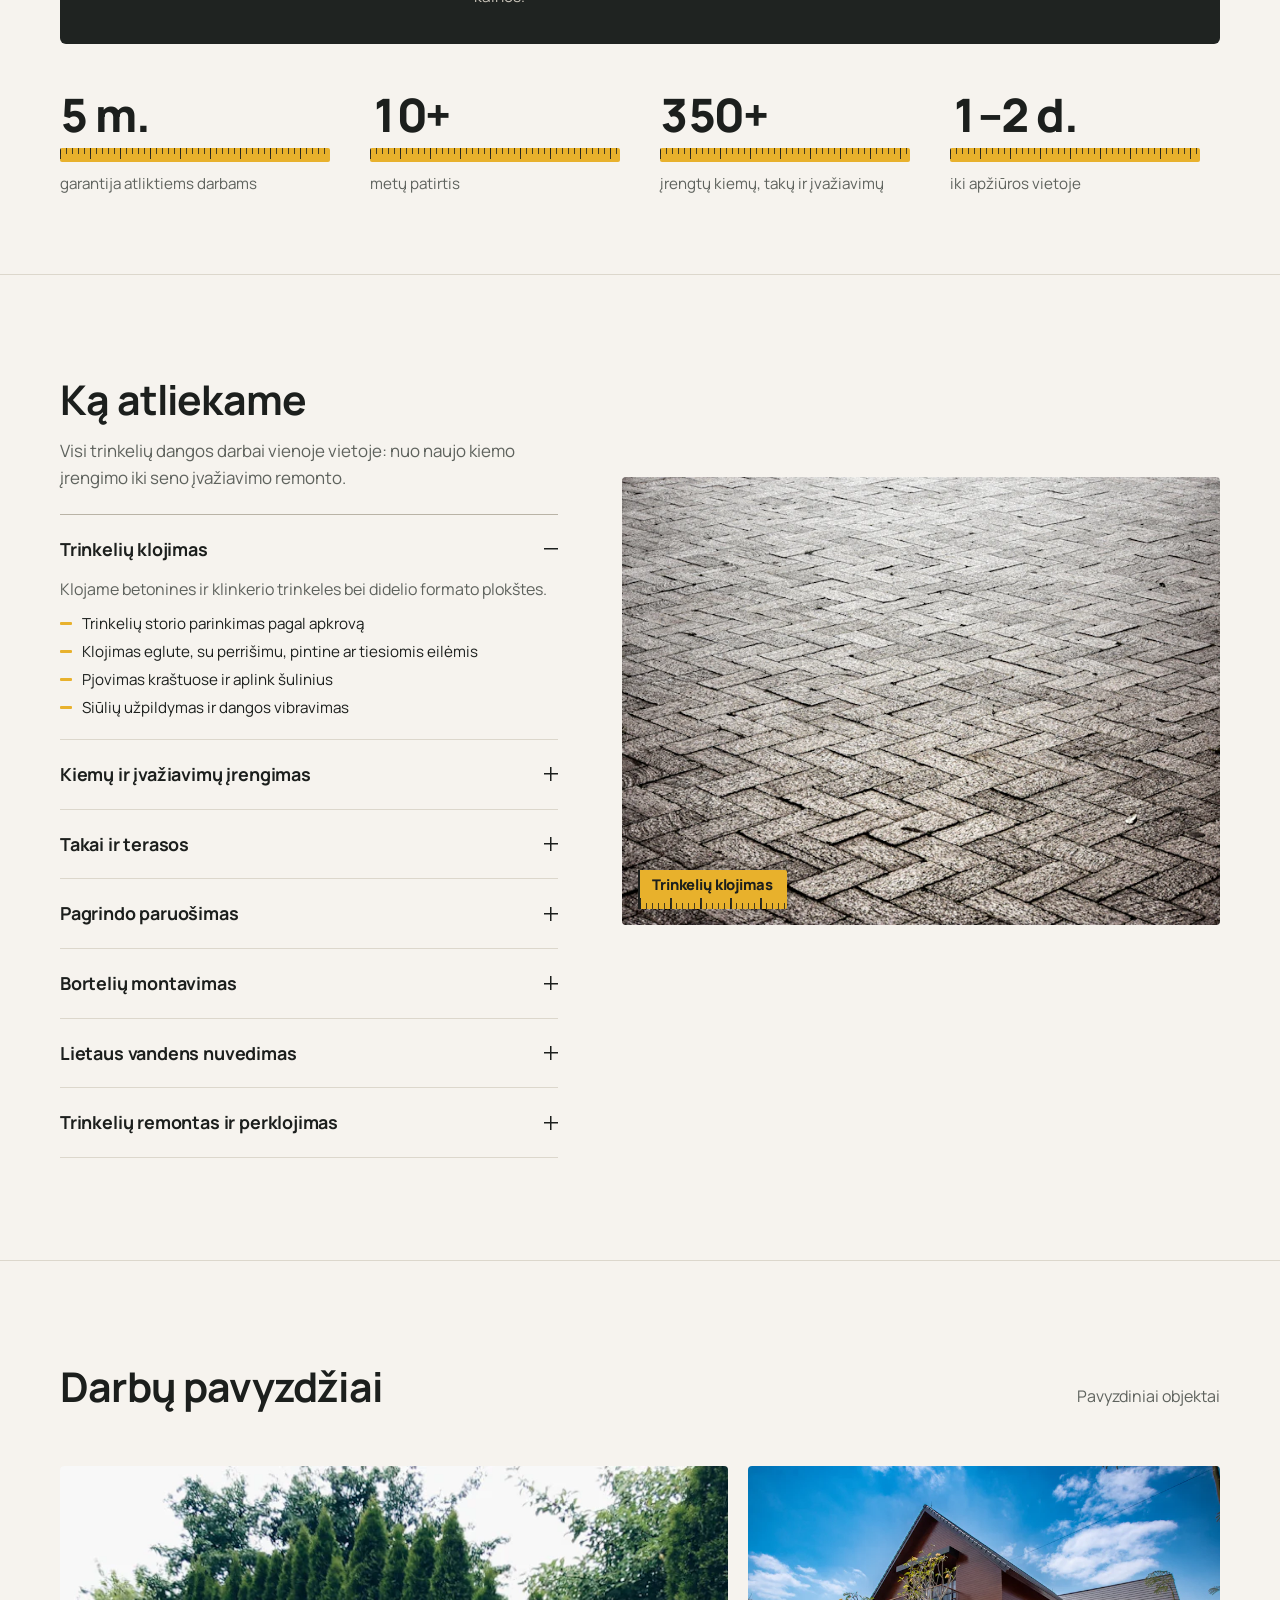
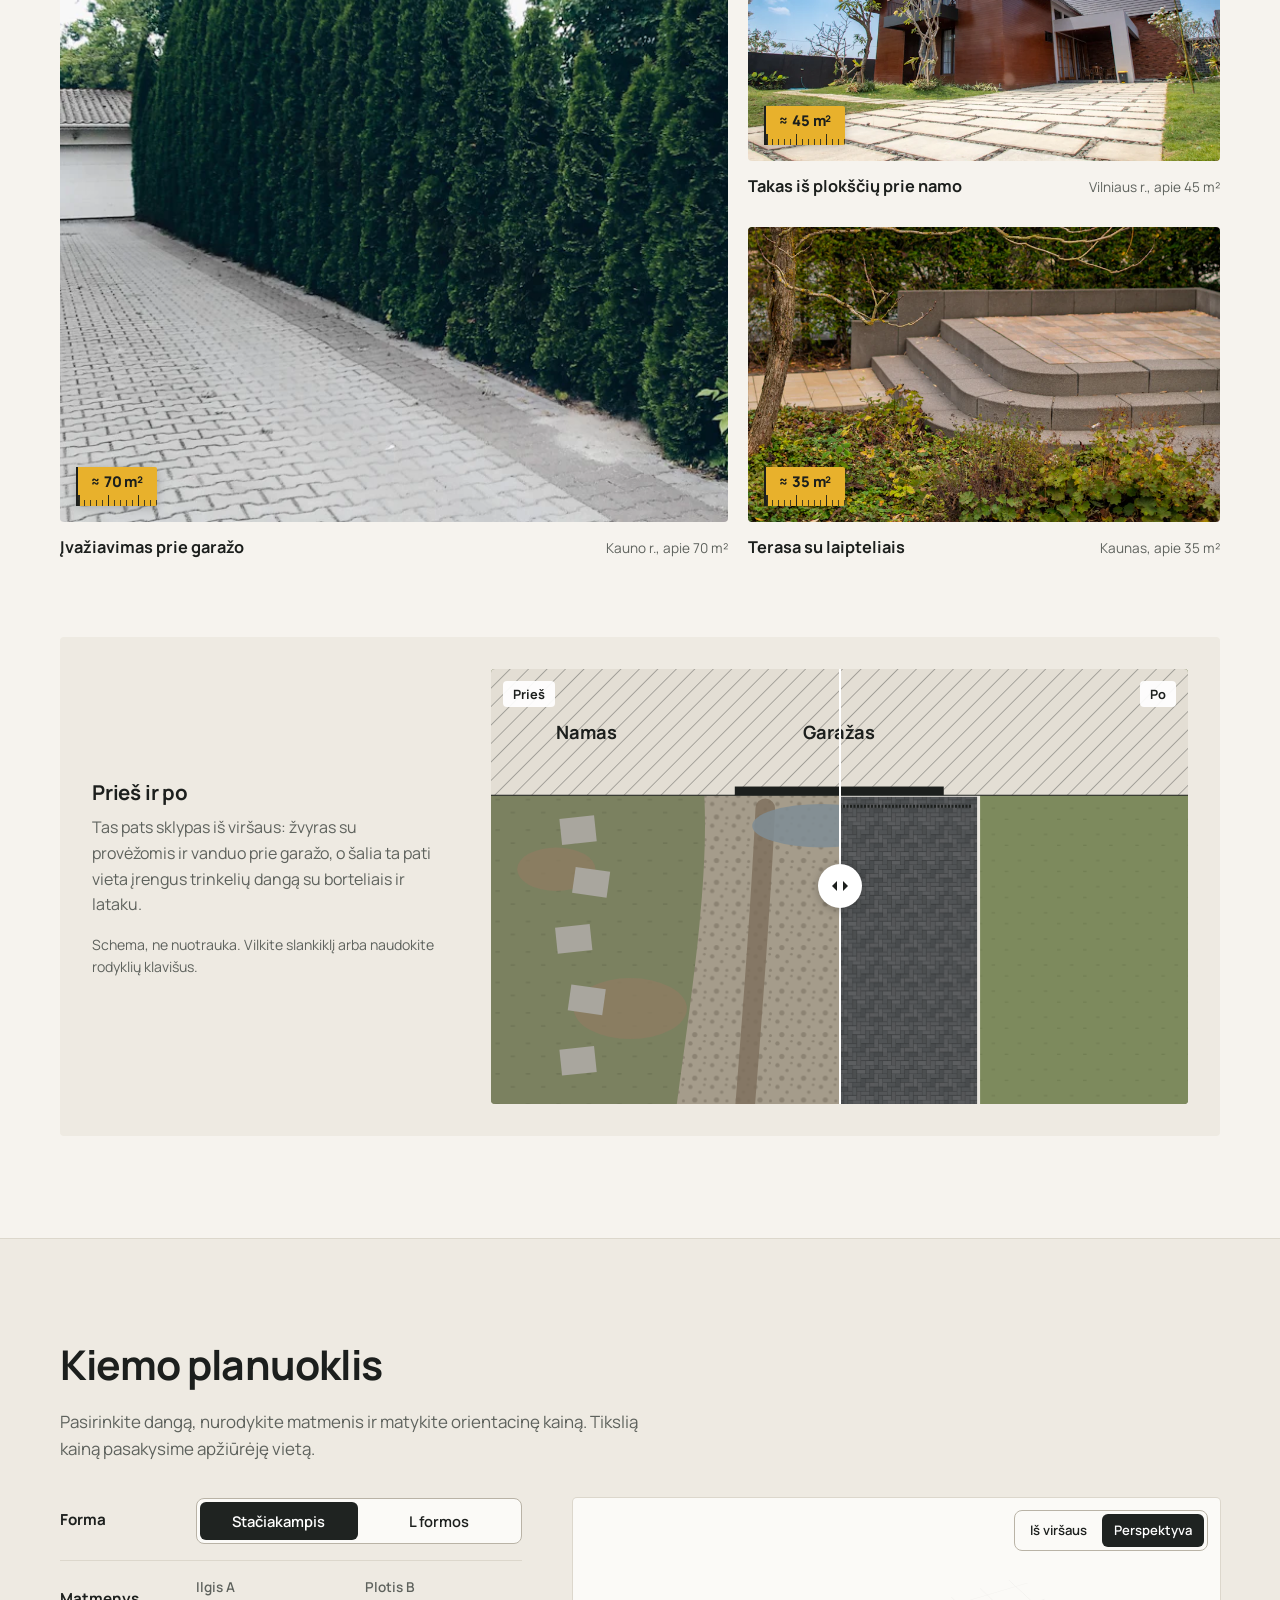
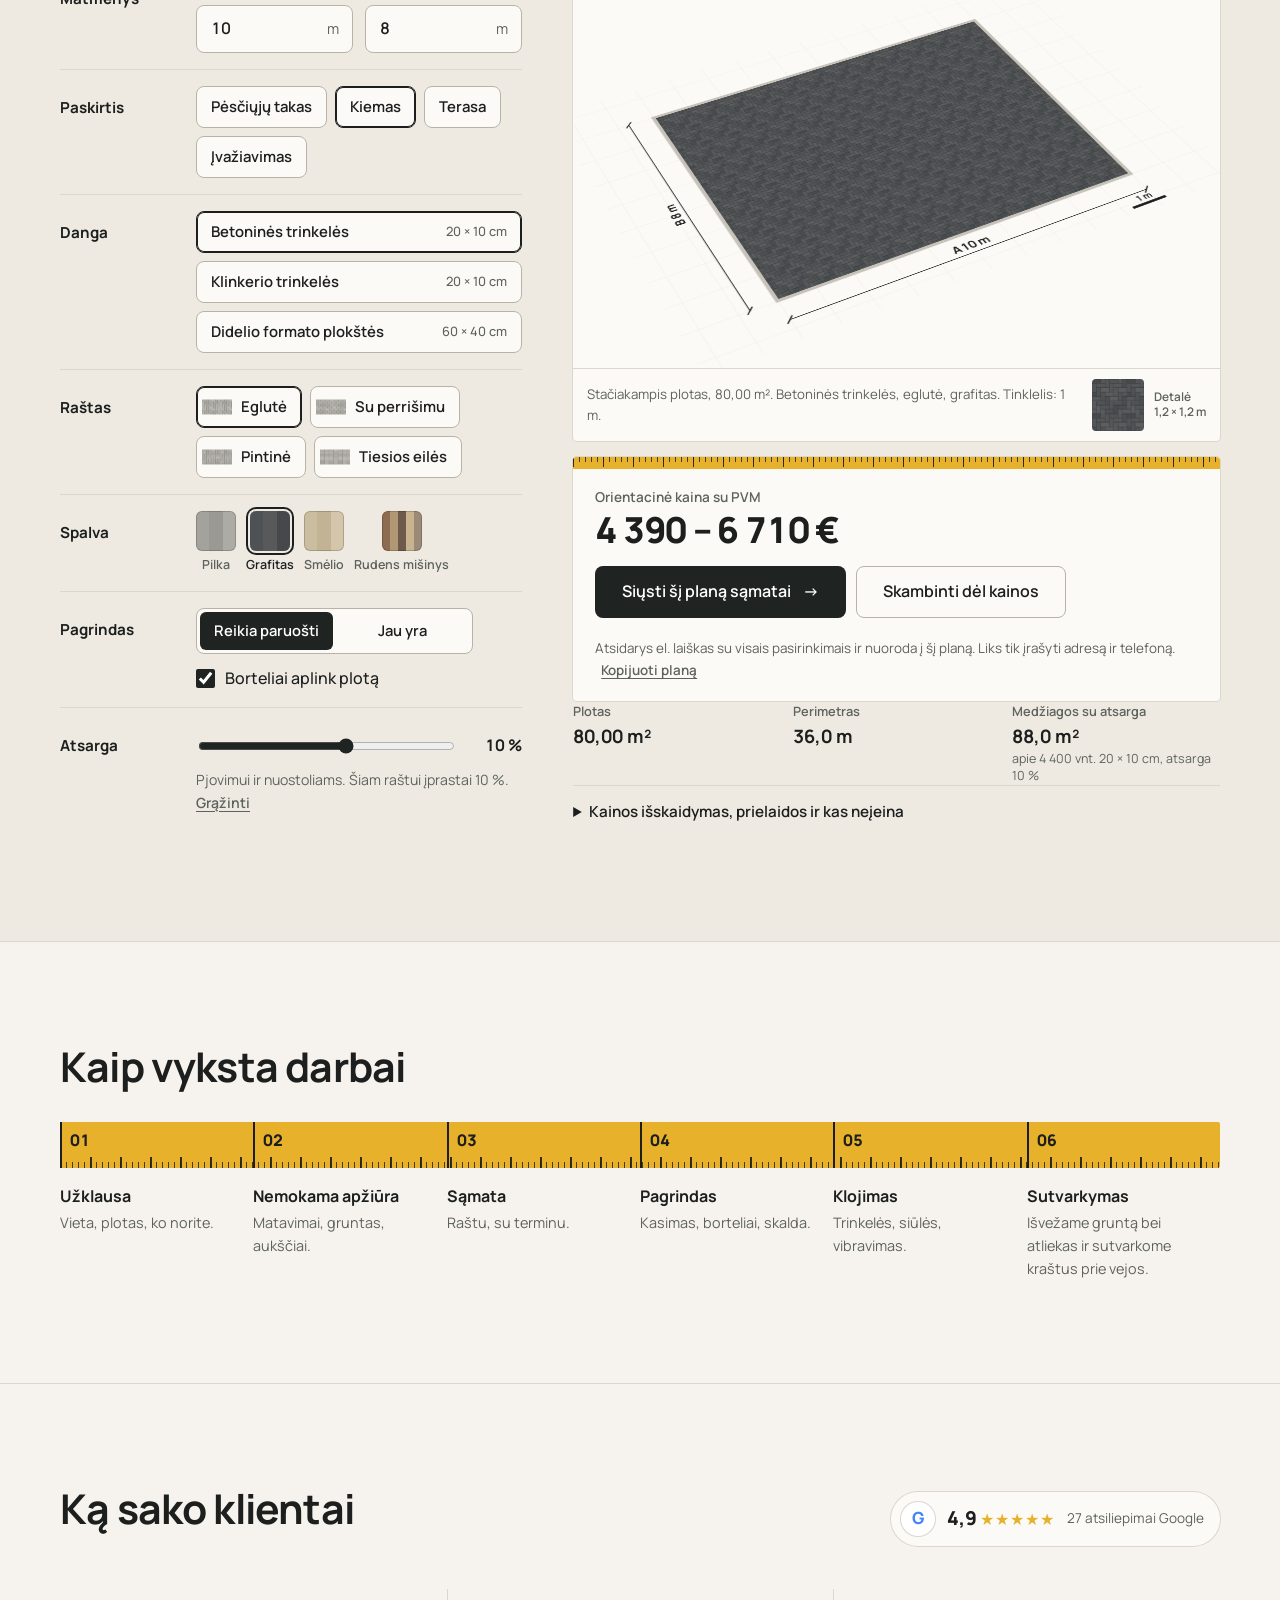
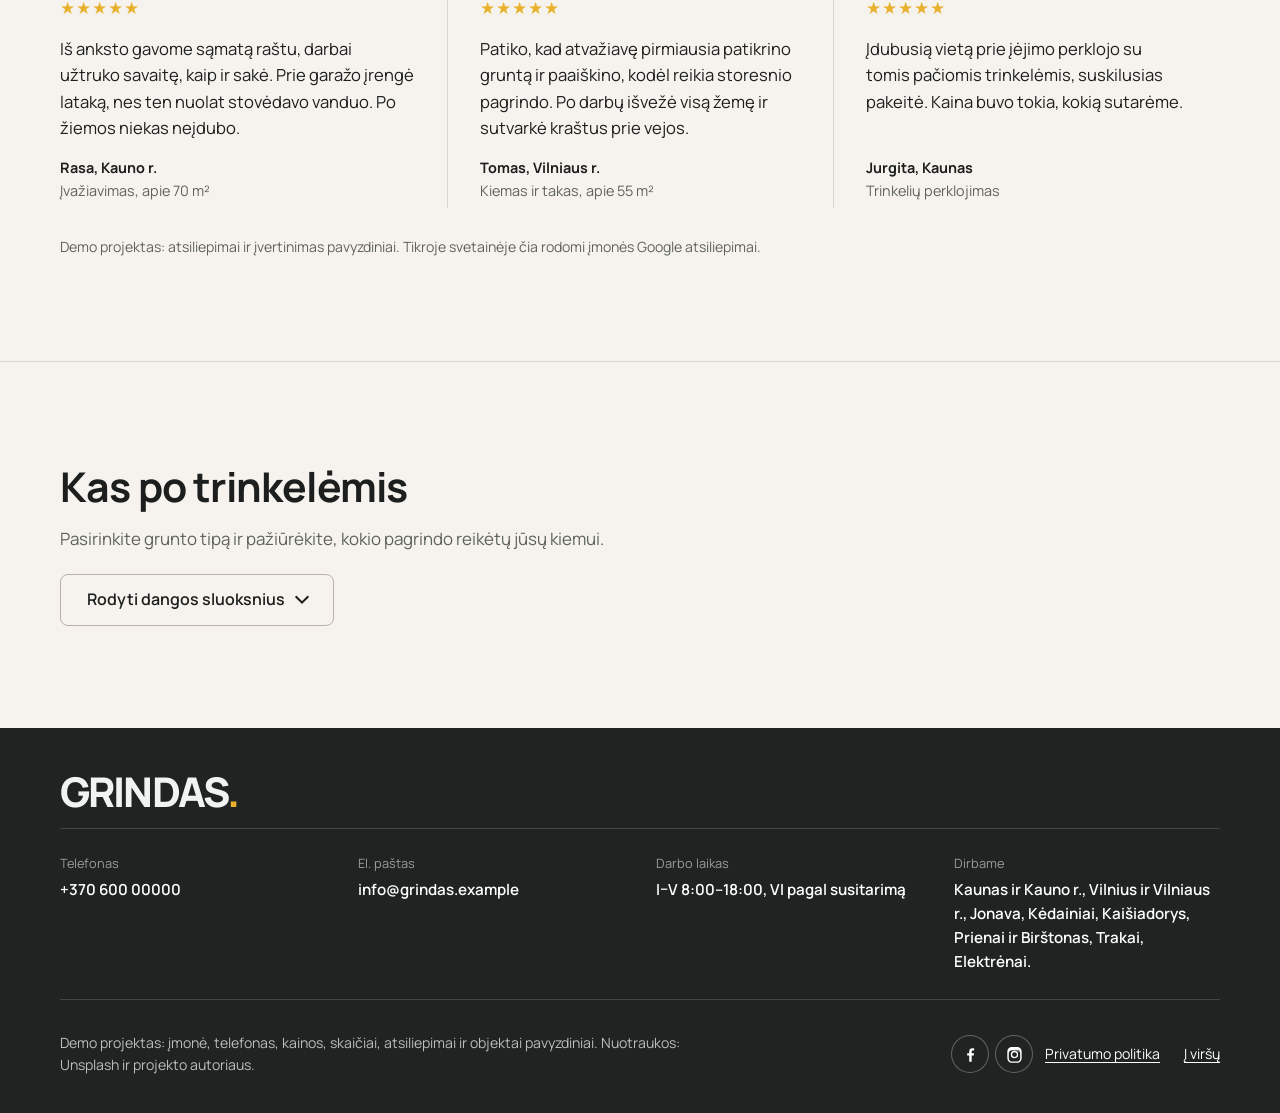
==== commit 99fcc5bf: "Lietuviškesnės nuotraukos: meistras skiltyje Apie mus, įvažiavimas prie tujų ir terasa su laipteliai" ====
--- a/index.html
+++ b/index.html
@@ -16,7 +16,7 @@
   <link rel="preload" as="style" href="https://fonts.googleapis.com/css2?family=Manrope:wght@400;500;600;700;800&display=swap" onload="this.onload=null;this.rel='stylesheet'">
   <noscript><link rel="stylesheet" href="https://fonts.googleapis.com/css2?family=Manrope:wght@400;500;600;700;800&display=swap"></noscript>
   <link rel="preload" as="image" href="assets/img/photos/trinkeliu-klojimas.webp" imagesrcset="assets/img/photos/trinkeliu-klojimas-900.webp 900w, assets/img/photos/trinkeliu-klojimas.webp 1672w" imagesizes="100vw" fetchpriority="high">
-  <link rel="stylesheet" href="assets/css/styles.css?v=20261123-2">
+  <link rel="stylesheet" href="assets/css/styles.css?v=20261123-3">
   <script>
     if ("IntersectionObserver" in window && !(window.matchMedia && matchMedia("(prefers-reduced-motion: reduce)").matches)) {
       document.documentElement.classList.add("hero-anim");
@@ -91,10 +91,10 @@
     <section class="section about" id="apie" aria-labelledby="about-title">
       <div class="wrap about-grid">
         <figure class="about-photo">
-          <img src="assets/img/photos/klojimas-darbas-800.webp"
-               srcset="assets/img/photos/klojimas-darbas-800.webp 800w, assets/img/photos/klojimas-darbas.webp 1600w"
+          <img src="assets/img/photos/klojimas-rankos-800.webp"
+               srcset="assets/img/photos/klojimas-rankos-800.webp 800w, assets/img/photos/klojimas-rankos.webp 1600w"
                sizes="(max-width: 900px) 100vw, 46vw" width="1600" height="1067" loading="lazy" decoding="async"
-               alt="Darbininkas kloja trinkeles ant paruošto pagrindo, šalia karutis su trinkelėmis">
+               alt="Meistras darbo apranga plaktuku įstato trinkeles į paruoštą pagrindą">
         </figure>
         <div class="about-text">
           <h2 id="about-title" class="h2">Apie mus</h2>
@@ -514,10 +514,10 @@
 
   <a class="call-bar" href="#kontaktai" data-tel aria-label="Skambinti">Skambinti <span data-biz="phoneText"></span></a>
 
-  <script src="assets/js/config.js?v=20261123-2"></script>
-  <script src="assets/js/calc.js?v=20261123-2"></script>
-  <script src="assets/js/paving.js?v=20261123-2"></script>
-  <script src="assets/js/planner.js?v=20261123-2"></script>
-  <script src="assets/js/main.js?v=20261123-2"></script>
+  <script src="assets/js/config.js?v=20261123-3"></script>
+  <script src="assets/js/calc.js?v=20261123-3"></script>
+  <script src="assets/js/paving.js?v=20261123-3"></script>
+  <script src="assets/js/planner.js?v=20261123-3"></script>
+  <script src="assets/js/main.js?v=20261123-3"></script>
 </body>
 </html>
